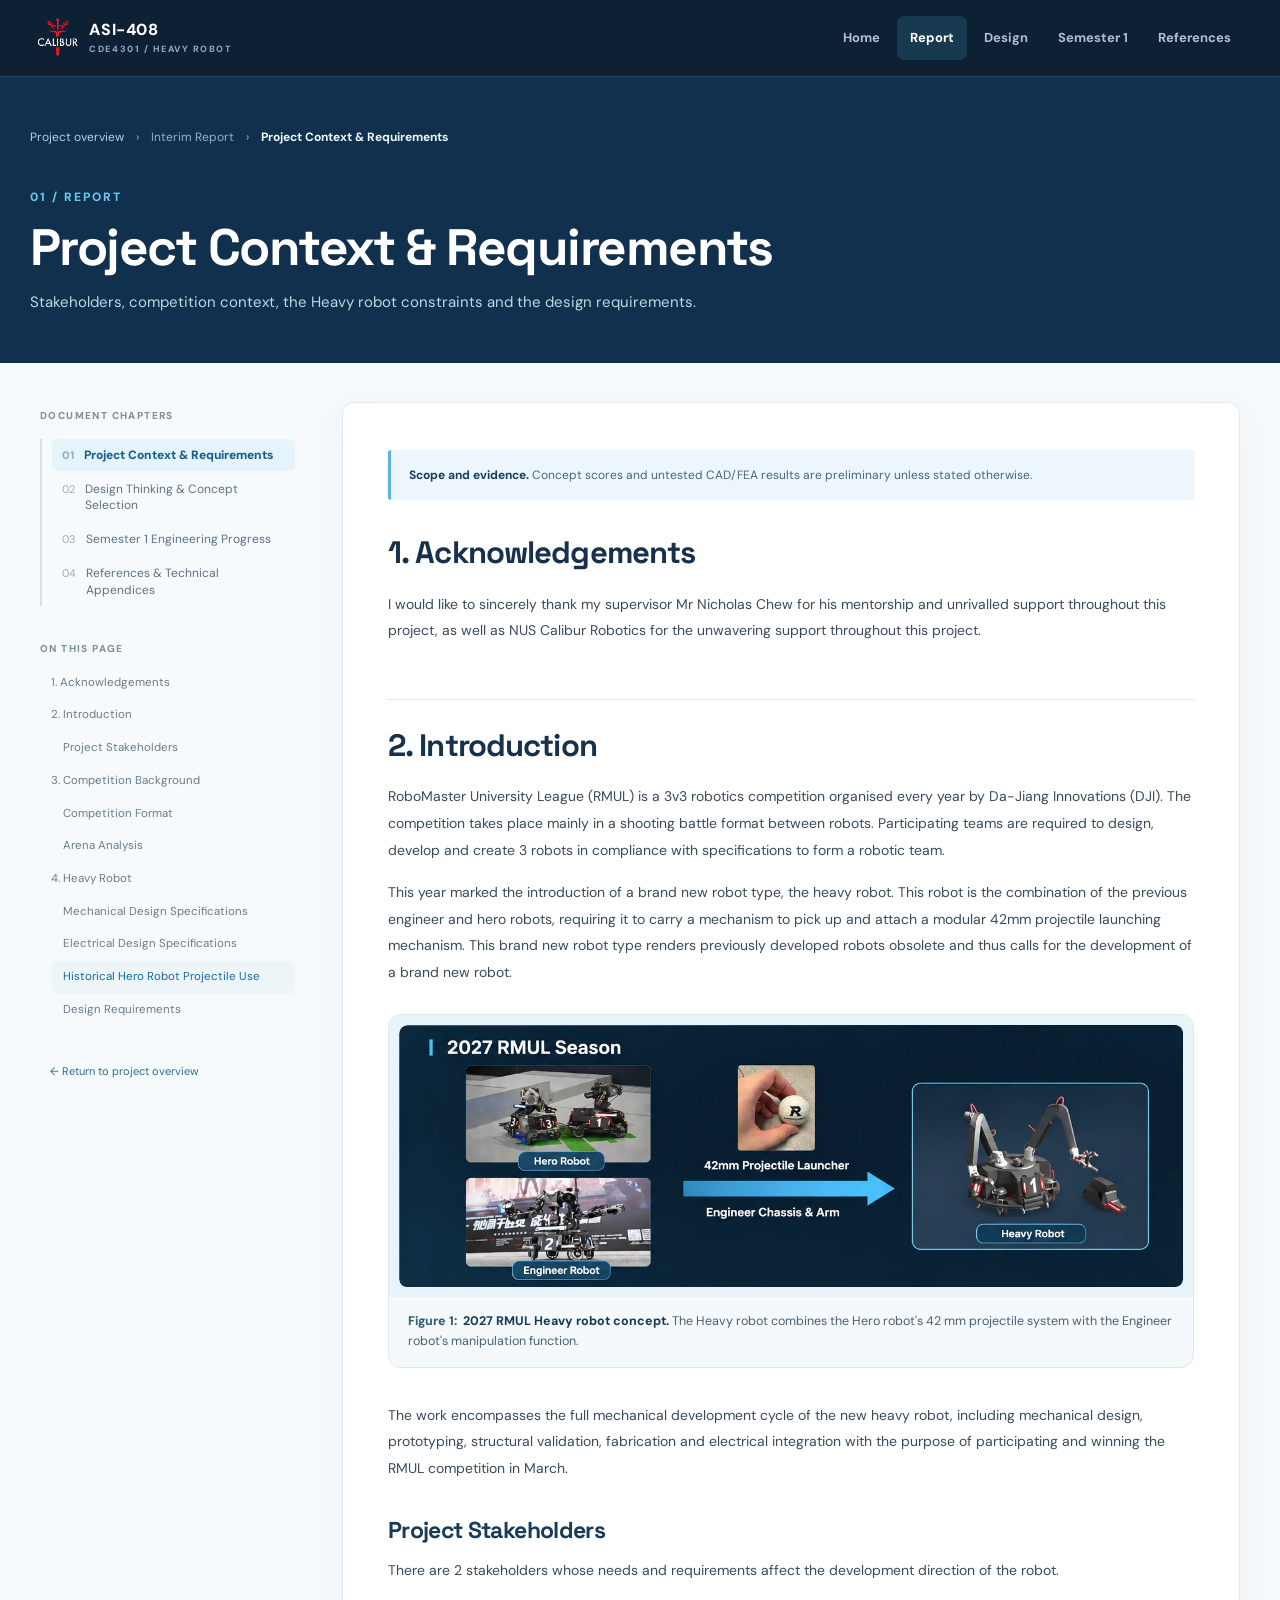
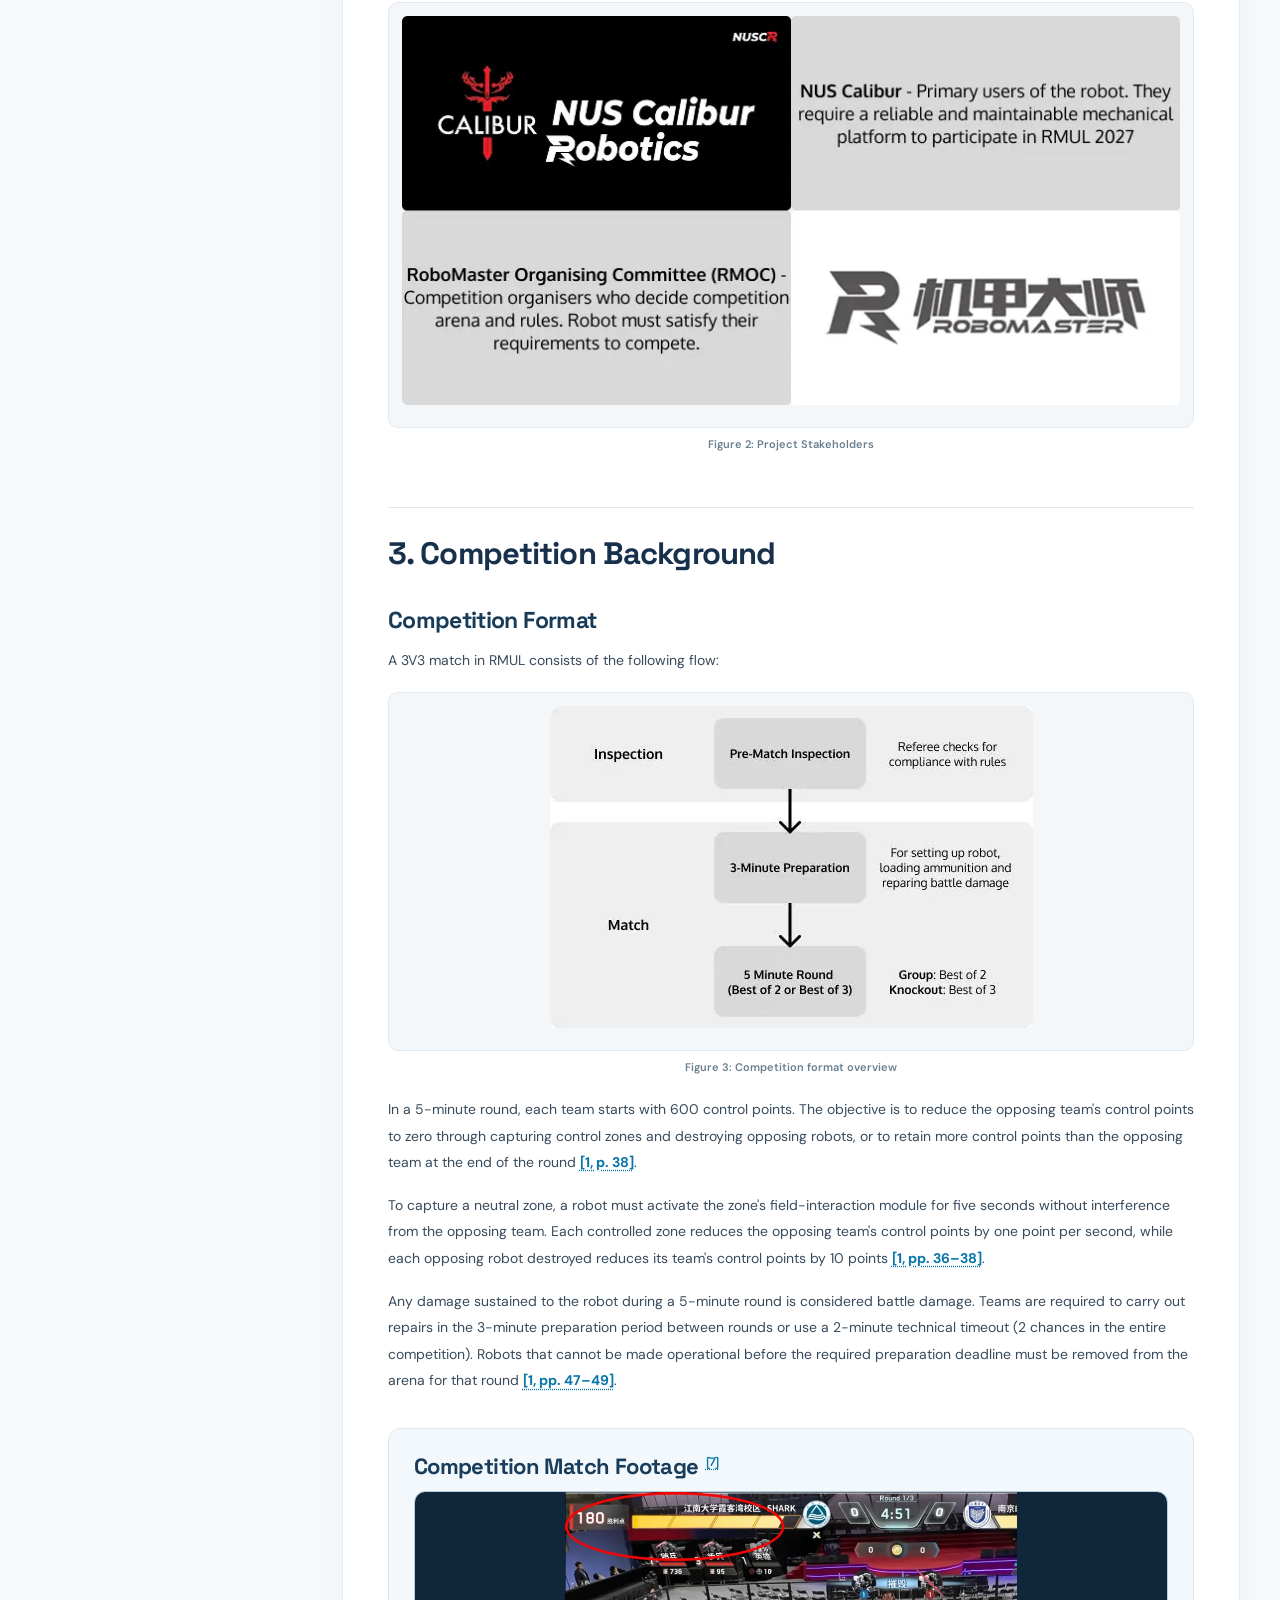
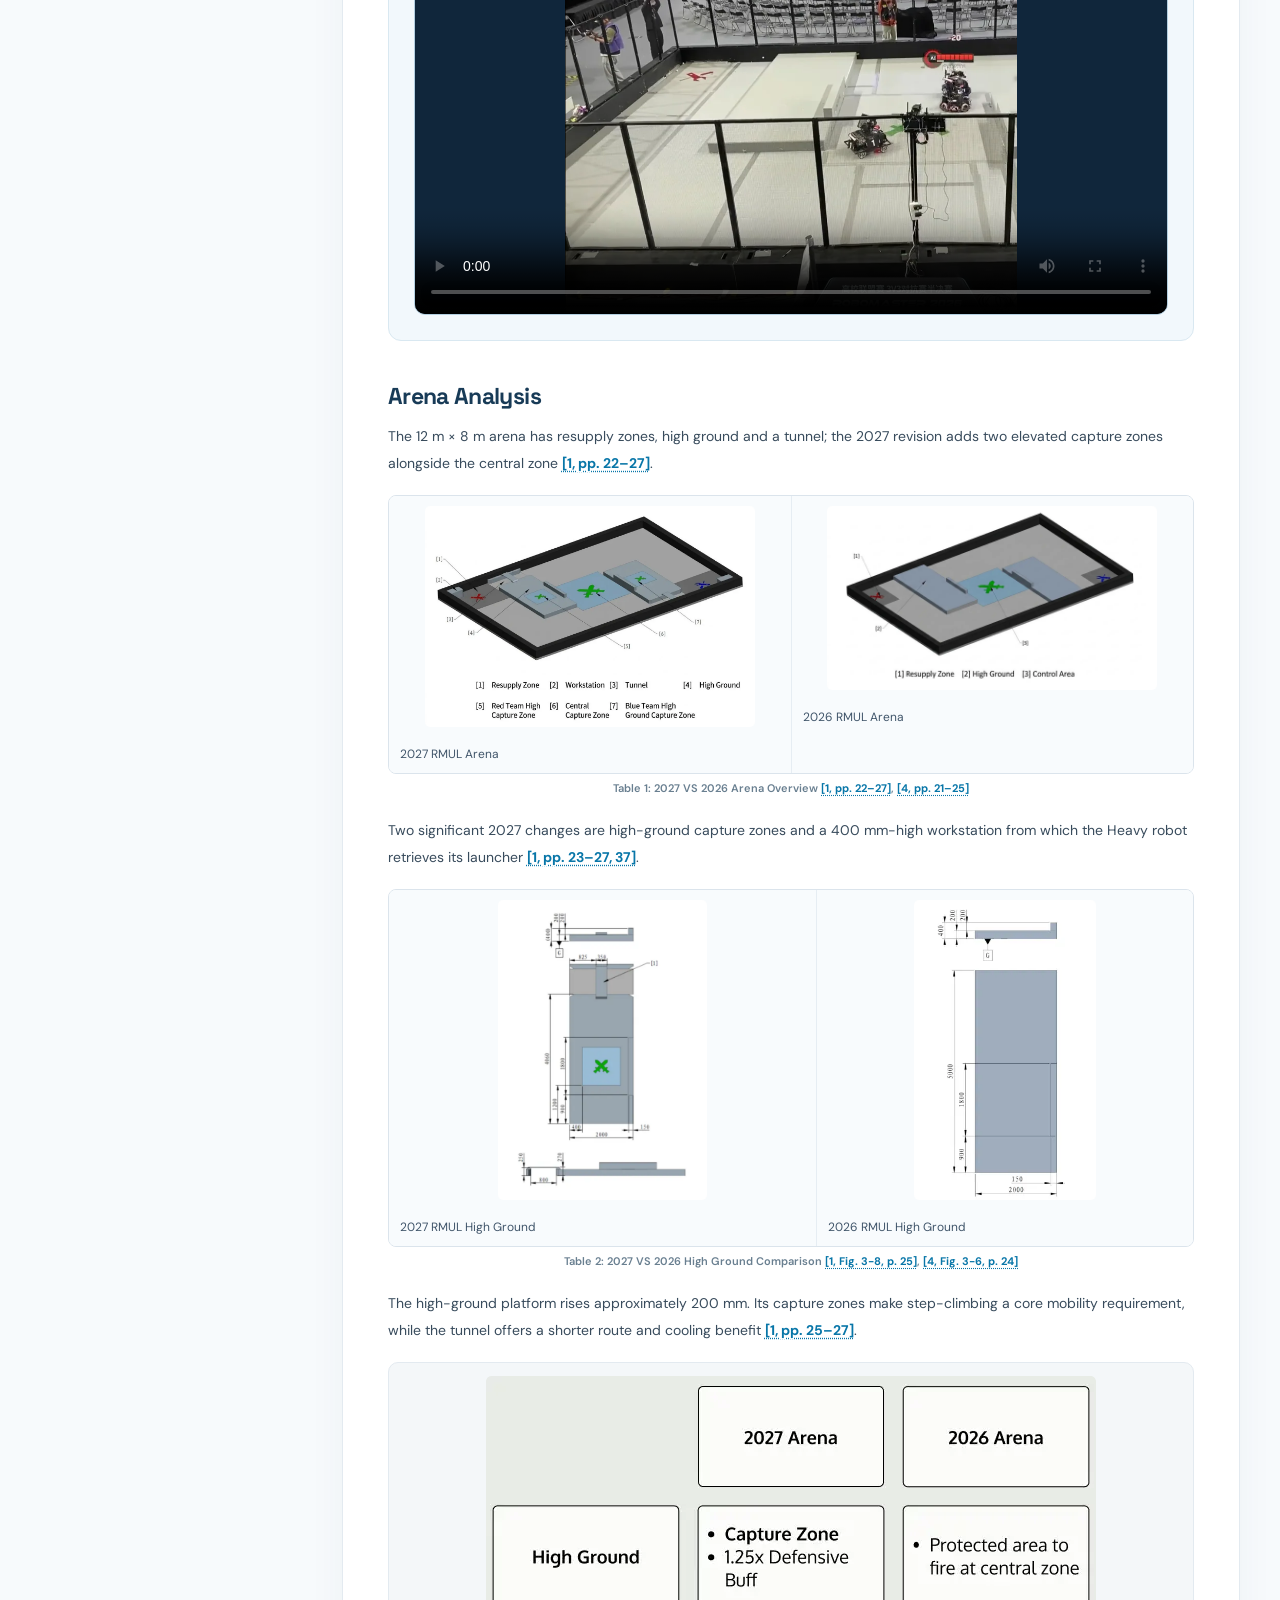
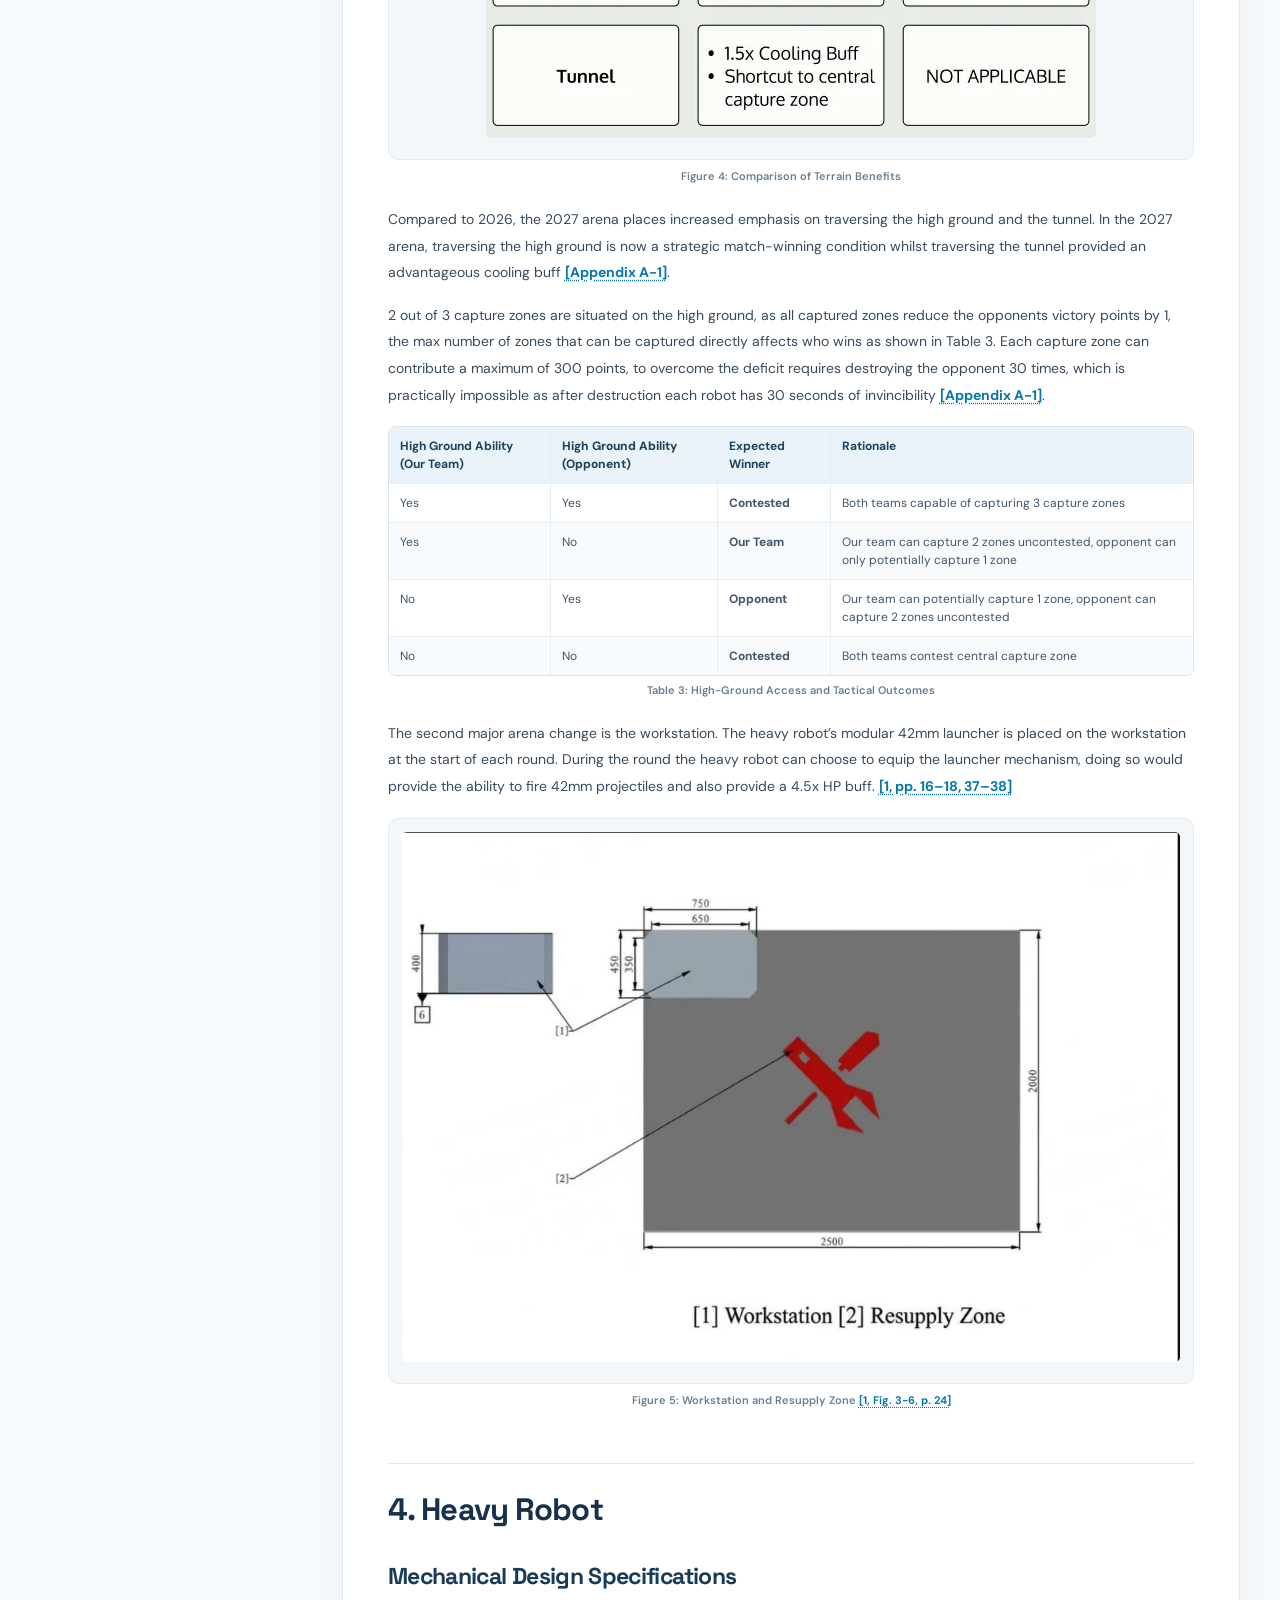
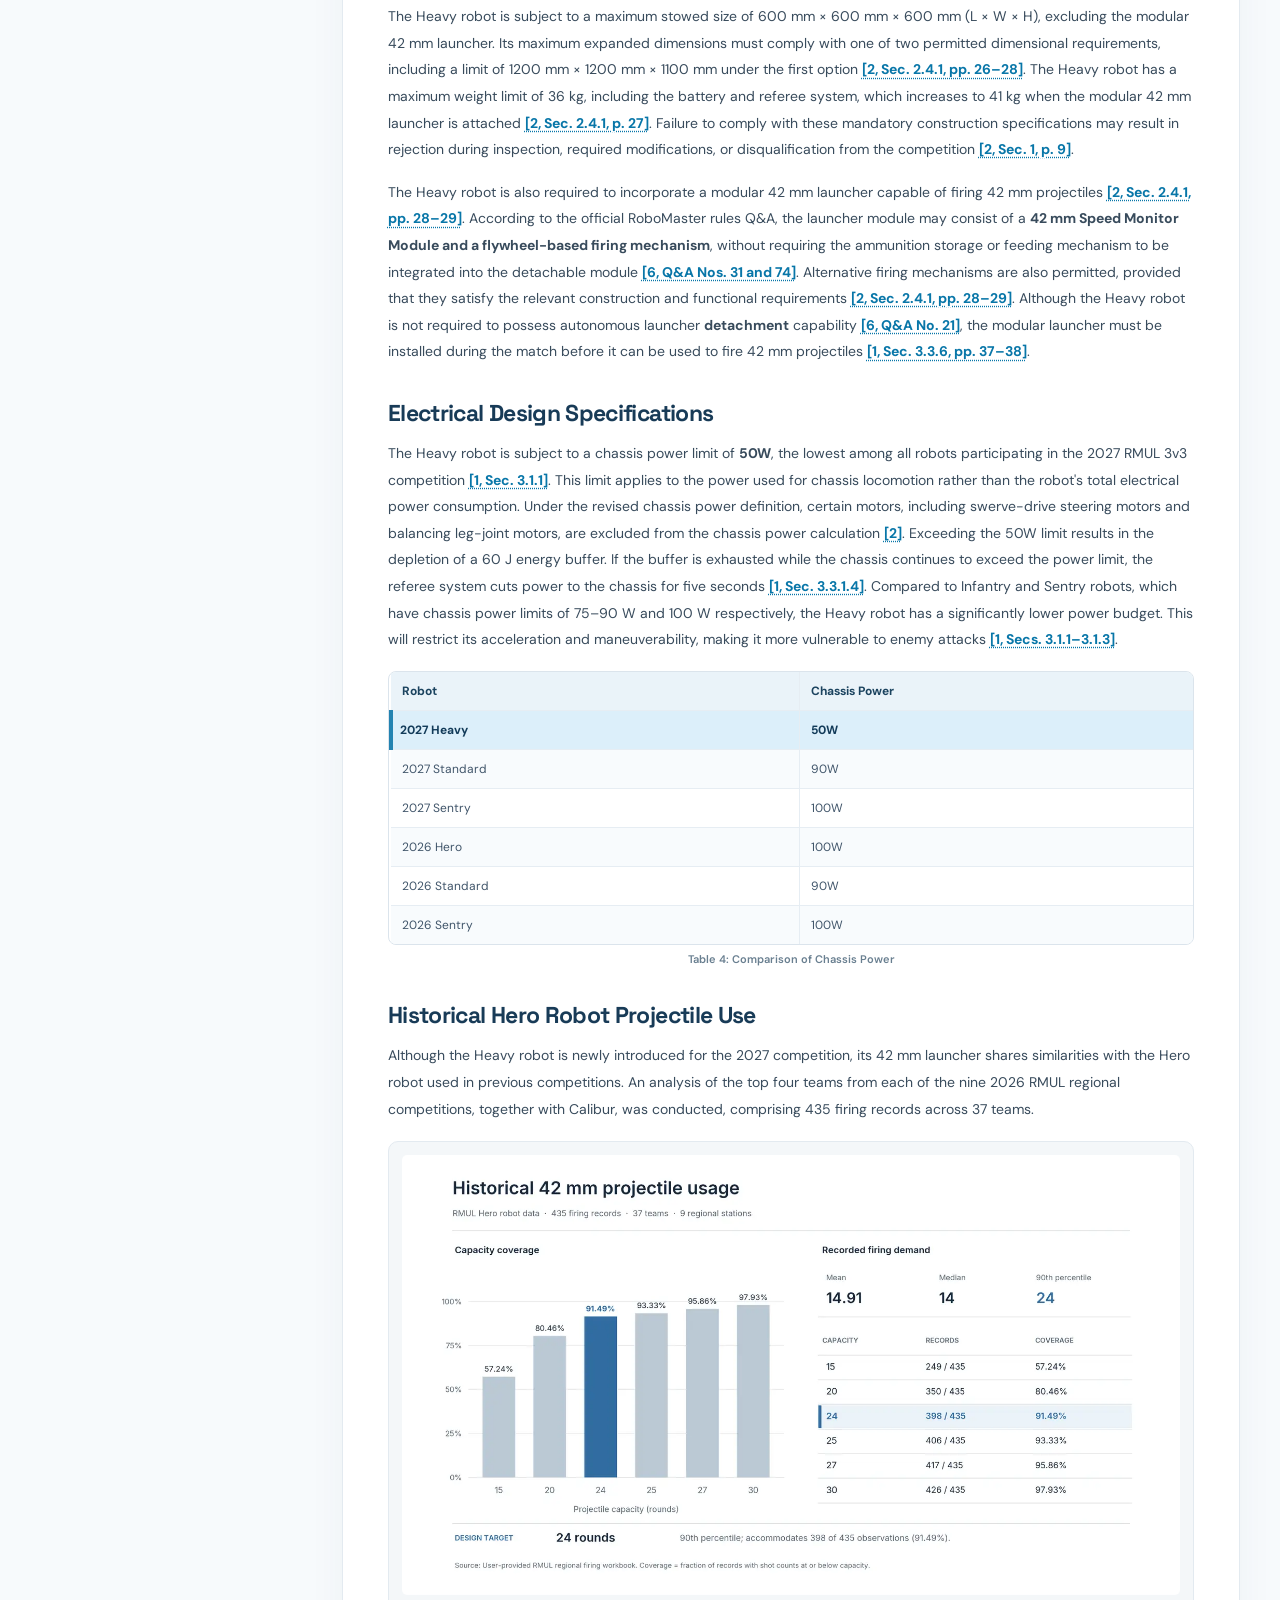
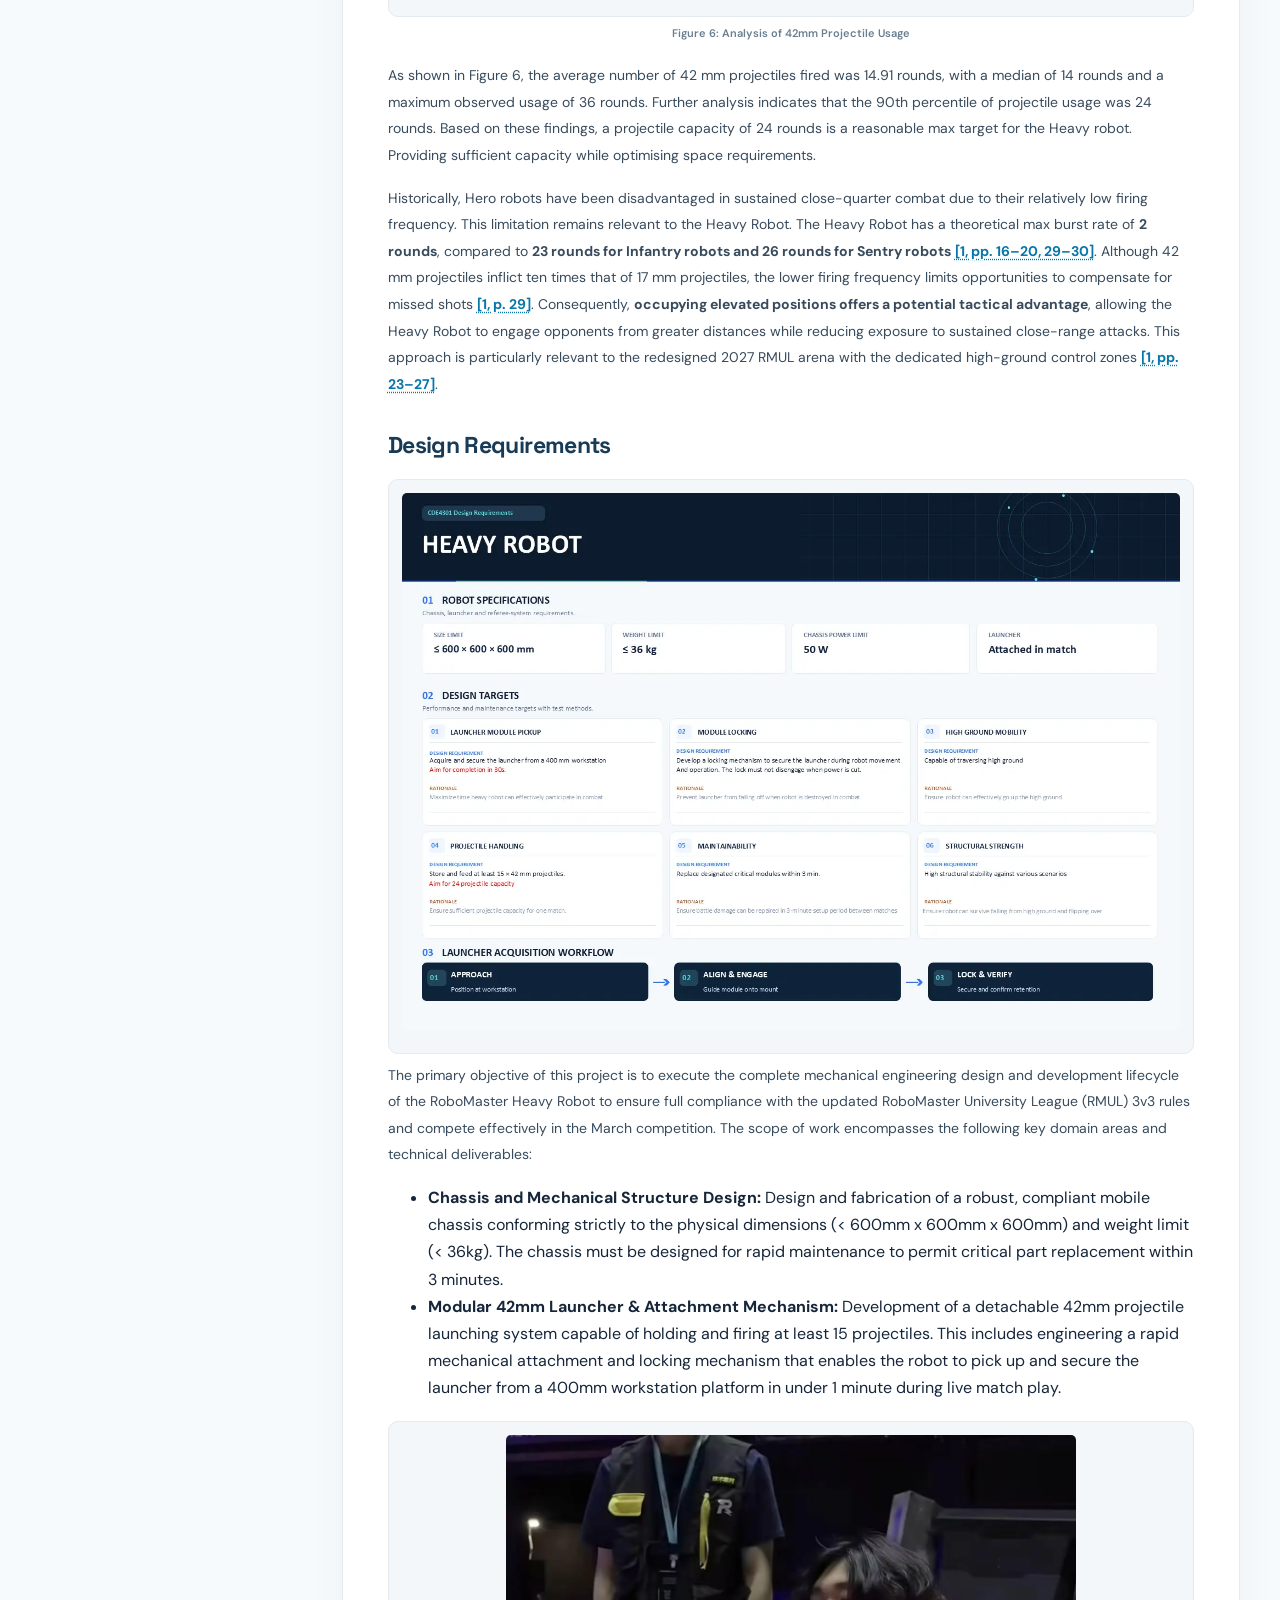
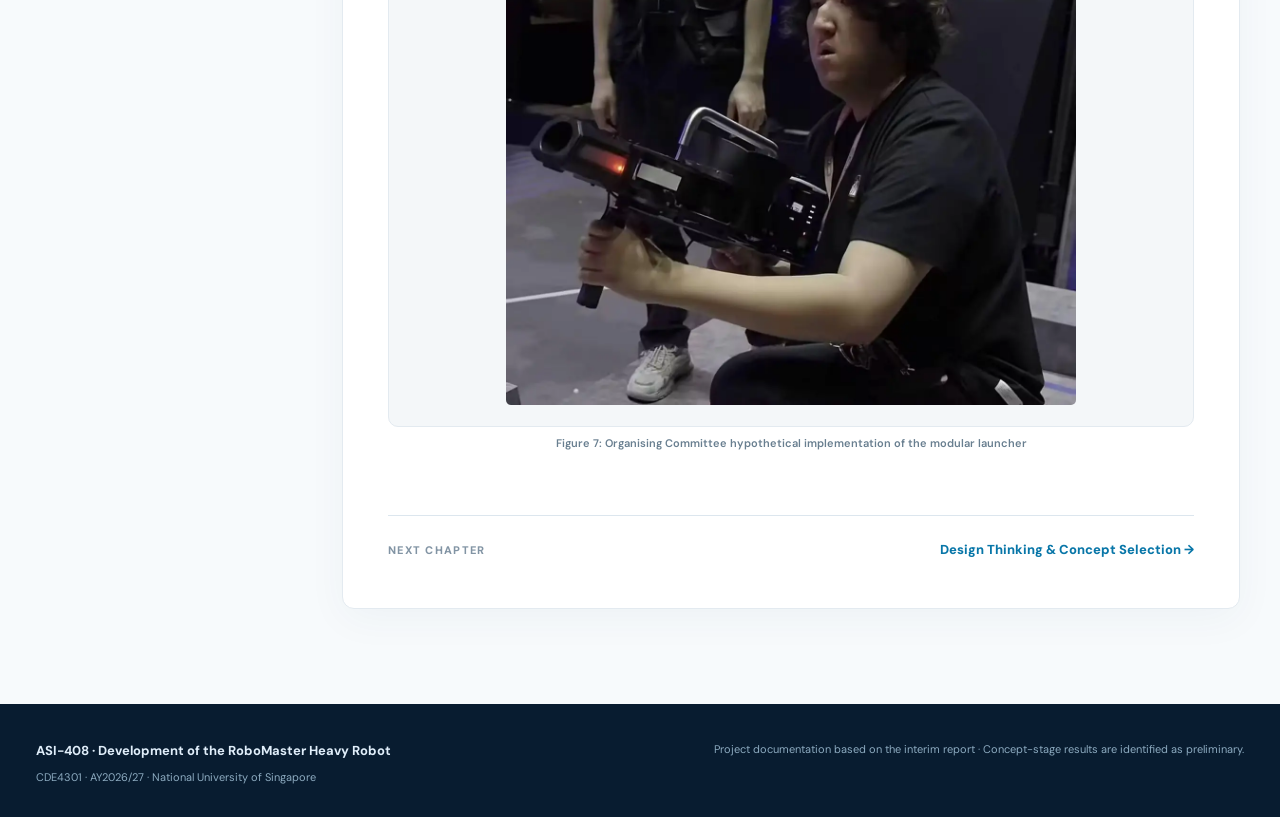
==== interim-report/index.html @ c7302aa2 "Preserve original Design Requirements image placement above revised text" ====
<!DOCTYPE html>

<html lang="en"><head><meta charset="utf-8"/><meta content="width=device-width, initial-scale=1" name="viewport"/>
<meta content="ASI-408 / CDE4301 interim report for the RoboMaster Heavy Robot development project, NUS AY2026/27." name="description"/>
<meta content="#0b1c31" name="theme-color"/>
<title>Project Context &amp; Requirements · ASI-408 Heavy Robot | CDE4301</title>
<link href="../styles.css" rel="stylesheet"/>
<link href="../favicon.svg" rel="icon" type="image/svg+xml"/>
</head><body><header class="site-header"><div class="nav-inner"><a class="brand" href="../index.html"><span class="brand-symbol brand-logo-slot"><img src="../assets/branding/site-logo.png" alt="" onload="this.parentElement.classList.add('has-custom-logo')" onerror="this.remove()"><span class="brand-fallback">A</span></span><span class="brand-title">ASI-408 <small>CDE4301 / HEAVY ROBOT</small></span></a><button aria-controls="primary-navigation" aria-expanded="false" aria-label="Open navigation" class="menu-toggle">☰</button><nav aria-label="Main navigation" class="primary-nav" id="primary-navigation"><a class="" href="../index.html">Home</a><a class="active" href="../interim-report/index.html">Report</a><a class="" href="../interim-report/design.html">Design</a><a class="" href="../interim-report/progress.html">Semester 1</a><a class="" href="../interim-report/appendices.html">References</a></nav></div></header>
<main class="report-shell"><section class="report-banner"><div class="breadcrumbs"><a href="../index.html">Project overview</a><span>›</span><span>Interim Report</span><span>›</span><strong>Project Context &amp; Requirements</strong></div><div class="small-kicker">01 / REPORT</div><h1>Project Context &amp; Requirements</h1><p>Stakeholders, competition context, the Heavy robot constraints and the design requirements.</p></section>
<div class="report-grid"><aside class="report-aside"><div class="sidebar-sticky"><p class="aside-kicker">DOCUMENT CHAPTERS</p><nav aria-label="Report chapter pages" class="chapter-pages"><a class="active" href="index.html"><span>01</span> Project Context &amp; Requirements</a><a class="" href="design.html"><span>02</span> Design Thinking &amp; Concept Selection</a><a class="" href="progress.html"><span>03</span> Semester 1 Engineering Progress</a><a class="" href="appendices.html"><span>04</span> References &amp; Technical Appendices</a></nav><p class="aside-kicker onpage-title">ON THIS PAGE</p><nav aria-label="Page table of contents" class="local-toc"><ol><li class="toc-1"><a href="#1-acknowledgements">1. Acknowledgements</a></li><li class="toc-1"><a href="#2-introduction">2. Introduction</a></li><li class="toc-2"><a href="#project-stakeholders">Project Stakeholders</a></li><li class="toc-1"><a href="#3-competition-background">3. Competition Background</a></li><li class="toc-2"><a href="#competition-format">Competition Format</a></li><li class="toc-2"><a href="#arena-analysis">Arena Analysis</a></li><li class="toc-1"><a href="#4-heavy-robot">4. Heavy Robot</a></li><li class="toc-2"><a href="#mechanical-design-specifications">Mechanical Design Specifications</a></li><li class="toc-2"><a href="#electrical-design-specifications">Electrical Design Specifications</a></li><li class="toc-2"><a href="#historical-hero-robot-projectile-use">Historical Hero Robot Projectile Use</a></li><li class="toc-2"><a href="#design-requirements">Design Requirements</a></li></ol></nav><a class="back-home" href="../index.html">← Return to project overview</a></div></aside>
<article class="report-content"><div class="document-note"><strong>Scope and evidence.</strong> Concept scores and untested CAD/FEA results are preliminary unless stated otherwise.</div>
<section class="chapter" id="1-acknowledgements"><h2>1. Acknowledgements</h2></section><p class="body-copy">I would like to sincerely thank my supervisor Mr Nicholas Chew for his mentorship and unrivalled support throughout this project, as well as NUS Calibur Robotics for the unwavering support throughout this project. </p><section class="chapter" id="2-introduction"><h2>2. Introduction</h2></section><p class="body-copy">RoboMaster University League (RMUL) is a 3v3 robotics competition organised every year by Da-Jiang Innovations (DJI). The competition takes place mainly in a shooting battle format between robots. Participating teams are required to design, develop and create 3 robots in compliance with specifications to form a robotic team.</p><p class="body-copy">This year marked the introduction of a brand new robot type, the heavy robot. This robot is the combination of the previous engineer and hero robots, requiring it to carry a mechanism to pick up and attach a modular 42mm projectile launching mechanism. This brand new robot type renders previously developed robots obsolete and thus calls for the development of a brand new robot.</p><figure class="intro-concept-figure" id="heavy-robot-evolution">
<a aria-label="Enlarge the 2027 RMUL Heavy robot concept diagram" class="intro-concept-link" href="../assets/figures/heavy-robot-evolution.webp" rel="noopener" target="_blank">
<img alt="2027 RMUL Heavy robot concept: Hero robot's 42 mm launcher capability and Engineer robot's chassis and manipulation functions combine into the new Heavy robot category." decoding="async" loading="lazy" src="../assets/figures/heavy-robot-evolution.webp"/>
</a>
<figcaption><span class="figure-label">Figure 1:</span> <strong>2027 RMUL Heavy robot concept.</strong> The Heavy robot combines the Hero robot's 42 mm projectile system with the Engineer robot's manipulation function.</figcaption>
</figure><p class="body-copy">The work encompasses the full mechanical development cycle of the new heavy robot, including mechanical design, prototyping, structural validation, fabrication and electrical integration with the purpose of participating and winning the RMUL competition in March.</p><h3 class="subsection" id="project-stakeholders">Project Stakeholders</h3><p class="body-copy">There are 2 stakeholders whose needs and requirements affect the development direction of the robot.</p><figure class="report-figure"><a aria-label="View original embedded figure" class="figure-link" href="../assets/report-figures/image34.webp" target="_blank"><img alt="Report illustration" loading="lazy" src="../assets/report-figures/image34.webp"/></a></figure><p class="caption">Figure 2: Project Stakeholders</p><section class="chapter" id="3-competition-background"><h2>3. Competition Background</h2></section><h3 class="subsection" id="competition-format">Competition Format</h3><p class="body-copy">A 3V3 match in RMUL consists of the following flow:</p><figure class="report-figure"><a aria-label="View original embedded figure" class="figure-link" href="../assets/report-figures/image32.webp" target="_blank"><img alt="Report illustration" loading="lazy" src="../assets/report-figures/image32.webp"/></a></figure><p class="caption">Figure 3: Competition format overview</p><p class="body-copy">In a 5-minute round, each team starts with 600 control points. The objective is to reduce the opposing team's control points to zero through capturing control zones and destroying opposing robots, or to retain more control points than the opposing team at the end of the round <a aria-label="Reference 1" class="cite-link" href="appendices.html#ref-1">[1, p. 38]</a>.</p><p class="body-copy">To capture a neutral zone, a robot must activate the zone's field-interaction module for five seconds without interference from the opposing team. Each controlled zone reduces the opposing team's control points by one point per second, while each opposing robot destroyed reduces its team's control points by 10 points <a aria-label="Reference 1" class="cite-link" href="appendices.html#ref-1">[1, pp. 36–38]</a>.</p><p class="body-copy">Any damage sustained to the robot during a 5-minute round is considered battle damage. Teams are required to carry out repairs in the 3-minute preparation period between rounds or use a 2-minute technical timeout (2 chances in the entire competition). Robots that cannot be made operational before the required preparation deadline must be removed from the arena for that round <a aria-label="Reference 1" class="cite-link" href="appendices.html#ref-1">[1, pp. 47–49]</a>.</p><section class="video-evidence video-evidence-solo short-clip-section" id="competition-video">
<h4>Competition Match Footage<a class="cite-link short-clip-citation" aria-label="Source reference 7" href="appendices.html#ref-7">[7]</a></h4>
<div class="short-clip-slot" aria-label="RoboMaster competition match footage">
<video controls playsinline preload="metadata" poster="../assets/video-posters/BV1m5AgzeERu.webp" aria-label="20-second RoboMaster match footage" onerror="this.hidden=true;this.nextElementSibling.hidden=false">
<source src="../assets/videos/rmul-capture-point-20s.mp4" type="video/mp4"/>
</video>
<a class="short-clip-fallback" href="https://www.bilibili.com/video/BV1m5AgzeERu/" target="_blank" rel="noopener noreferrer" aria-label="Watch original RoboMaster match footage" hidden><span class="short-clip-icon" aria-hidden="true">▶</span></a>
</div>
</section><h3 class="subsection" id="arena-analysis">Arena Analysis</h3><p class="body-copy">The 12 m × 8 m arena has resupply zones, high ground and a tunnel; the 2027 revision adds two elevated capture zones alongside the central zone <a aria-label="Reference 1" class="cite-link" href="appendices.html#ref-1">[1, pp. 22–27]</a>.</p><div aria-label="Report comparison table" class="table-scroller" role="region" tabindex="0"><table class="doc-table"><tr><td scope="col"><a aria-label="Open full resolution figure" class="figure-link" href="../assets/report-figures/image40.webp" target="_blank"><img alt="Embedded report figure" decoding="async" loading="lazy" src="../assets/report-figures/image40.webp"/></a><br/>2027 RMUL Arena</td><td scope="col"><a aria-label="Open full resolution figure" class="figure-link" href="../assets/report-figures/image28.webp" target="_blank"><img alt="Embedded report figure" decoding="async" loading="lazy" src="../assets/report-figures/image28.webp"/></a><br/>2026 RMUL Arena</td></tr></table></div><p class="caption">Table 1: 2027 VS 2026 Arena Overview <a aria-label="Reference 1" class="cite-link" href="appendices.html#ref-1">[1, pp. 22–27]</a>, <a aria-label="Reference 4" class="cite-link" href="appendices.html#ref-4">[4, pp. 21–25]</a></p><p class="body-copy">Two significant 2027 changes are high-ground capture zones and a 400 mm-high workstation from which the Heavy robot retrieves its launcher <a aria-label="Reference 1" class="cite-link" href="appendices.html#ref-1">[1, pp. 23–27, 37]</a>.</p><div aria-label="Report comparison table" class="table-scroller" role="region" tabindex="0"><table class="doc-table"><tr><td scope="col"><a aria-label="Open full resolution 2027 RMUL High Ground diagram" class="figure-link" href="../assets/report-figures/2027-rmul-high-ground.png" target="_blank" rel="noopener noreferrer"><img alt="2027 RMUL high-ground arena diagram showing 2000 mm width, 4060 mm length, elevation dimensions, and the central control zone" decoding="async" loading="lazy" src="../assets/report-figures/2027-rmul-high-ground.png"/></a><br/>2027 RMUL High Ground</td><td scope="col"><a aria-label="Open full resolution figure" class="figure-link" href="../assets/report-figures/image27.webp" target="_blank"><img alt="Embedded report figure" decoding="async" loading="lazy" src="../assets/report-figures/image27.webp"/></a><br/>2026 RMUL High Ground</td></tr></table></div><p class="caption">Table 2: 2027 VS 2026 High Ground Comparison <a aria-label="Reference 1" class="cite-link" href="appendices.html#ref-1">[1, Fig. 3-8, p. 25]</a>, <a aria-label="Reference 4" class="cite-link" href="appendices.html#ref-4">[4, Fig. 3-6, p. 24]</a></p><p class="body-copy">The high-ground platform rises approximately 200 mm. Its capture zones make step-climbing a core mobility requirement, while the tunnel offers a shorter route and cooling benefit <a aria-label="Reference 1" class="cite-link" href="appendices.html#ref-1">[1, pp. 25–27]</a>.</p><figure class="report-figure"><a aria-label="View original embedded figure" class="figure-link" href="../assets/report-figures/image12.webp" target="_blank"><img alt="Report illustration" loading="lazy" src="../assets/report-figures/image12.webp"/></a></figure><p class="caption">Figure 4: Comparison of Terrain Benefits</p><p class="body-copy">Compared to 2026, the 2027 arena places increased emphasis on traversing the high ground and the tunnel. In the 2027 arena, traversing the high ground is now a strategic match-winning condition whilst traversing the tunnel provided an advantageous cooling buff <a class="cite-link" href="appendices.html#a-1-game-mechanics">[Appendix A-1]</a>.</p><p class="body-copy">2 out of 3 capture zones are situated on the high ground, as all captured zones reduce the opponents victory points by 1, the max number of zones that can be captured directly affects who wins as shown in Table 3. Each capture zone can contribute a maximum of 300 points, to overcome the deficit requires destroying the opponent 30 times, which is practically impossible as after destruction each robot has 30 seconds of invincibility <a class="cite-link" href="appendices.html#a-1-game-mechanics">[Appendix A-1]</a>.</p><div aria-label="Report comparison table" class="table-scroller" role="region" tabindex="0"><table class="doc-table"><tr><th scope="col"><strong>High Ground Ability (Our Team)</strong></th><th scope="col">High Ground Ability (Opponent)</th><th scope="col"><strong>Expected Winner</strong></th><th scope="col"><strong>Rationale</strong></th></tr><tr><td scope="col">Yes</td><td scope="col">Yes</td><td scope="col"><strong>Contested</strong></td><td scope="col">Both teams capable of capturing 3 capture zones</td></tr><tr><td scope="col">Yes</td><td scope="col">No</td><td scope="col"><strong>Our Team</strong></td><td scope="col">Our team can capture 2 zones uncontested, opponent can only potentially capture 1 zone</td></tr><tr><td scope="col">No</td><td scope="col">Yes</td><td scope="col"><strong>Opponent</strong></td><td scope="col">Our team can potentially capture 1 zone, opponent can capture 2 zones uncontested</td></tr><tr><td scope="col">No</td><td scope="col">No</td><td scope="col"><strong>Contested</strong></td><td scope="col">Both teams contest central capture zone</td></tr></table></div><p class="caption">Table 3: High-Ground Access and Tactical Outcomes</p><p class="body-copy">The second major arena change is the workstation. The heavy robot’s modular 42mm launcher is placed on the workstation at the start of each round. During the round the heavy robot can choose to equip the launcher mechanism, doing so would provide the ability to fire 42mm projectiles and also provide a 4.5x HP buff. <a aria-label="Reference 1" class="cite-link" href="appendices.html#ref-1">[1, pp. 16–18, 37–38]</a></p><figure class="report-figure"><a aria-label="View workstation and resupply zone schematic at full resolution" class="figure-link" href="../assets/report-figures/figure5-workstation-resupply.png" target="_blank" rel="noopener noreferrer"><img alt="Workstation and resupply zone diagram showing dimensions and labels [1] Workstation and [2] Resupply Zone" loading="lazy" decoding="async" src="../assets/report-figures/figure5-workstation-resupply.png"/></a></figure><p class="caption">Figure 5: Workstation and Resupply Zone <a aria-label="Reference 1" class="cite-link" href="appendices.html#ref-1">[1, Fig. 3-6, p. 24]</a></p><section class="chapter" id="4-heavy-robot"><h2>4. Heavy Robot</h2></section><h3 class="subsection" id="mechanical-design-specifications">Mechanical Design Specifications</h3><p class="body-copy">The Heavy robot is subject to a maximum stowed size of 600 mm × 600 mm × 600 mm (L × W × H), excluding the modular 42 mm launcher. Its maximum expanded dimensions must comply with one of two permitted dimensional requirements, including a limit of 1200 mm × 1200 mm × 1100 mm under the first option <a aria-label="Reference 2" class="cite-link" href="appendices.html#ref-2">[2, Sec. 2.4.1, pp. 26–28]</a>. The Heavy robot has a maximum weight limit of 36 kg, including the battery and referee system, which increases to 41 kg when the modular 42 mm launcher is attached <a aria-label="Reference 2" class="cite-link" href="appendices.html#ref-2">[2, Sec. 2.4.1, p. 27]</a>. Failure to comply with these mandatory construction specifications may result in rejection during inspection, required modifications, or disqualification from the competition <a aria-label="Reference 2" class="cite-link" href="appendices.html#ref-2">[2, Sec. 1, p. 9]</a>.</p><p class="body-copy">The Heavy robot is also required to incorporate a modular 42 mm launcher capable of firing 42 mm projectiles <a aria-label="Reference 2" class="cite-link" href="appendices.html#ref-2">[2, Sec. 2.4.1, pp. 28–29]</a>. According to the official RoboMaster rules Q&amp;A, the launcher module may consist of a <strong>42 mm Speed Monitor Module and a flywheel-based firing mechanism</strong>, without requiring the ammunition storage or feeding mechanism to be integrated into the detachable module <a aria-label="Reference 6" class="cite-link" href="appendices.html#ref-6">[6, Q&amp;A Nos. 31 and 74]</a>. Alternative firing mechanisms are also permitted, provided that they satisfy the relevant construction and functional requirements <a aria-label="Reference 2" class="cite-link" href="appendices.html#ref-2">[2, Sec. 2.4.1, pp. 28–29]</a>. Although the Heavy robot is not required to possess autonomous launcher <strong>detachment</strong> capability <a aria-label="Reference 6" class="cite-link" href="appendices.html#ref-6">[6, Q&amp;A No. 21]</a>, the modular launcher must be installed during the match before it can be used to fire 42 mm projectiles <a aria-label="Reference 1" class="cite-link" href="appendices.html#ref-1">[1, Sec. 3.3.6, pp. 37–38]</a>.</p><h3 class="subsection" id="electrical-design-specifications">Electrical Design Specifications</h3><p class="body-copy">The Heavy robot is subject to a chassis power limit of <strong>50W</strong>, the lowest among all robots participating in the 2027 RMUL 3v3 competition <a aria-label="Reference 1" class="cite-link" href="appendices.html#ref-1">[1, Sec. 3.1.1]</a>. This limit applies to the power used for chassis locomotion rather than the robot's total electrical power consumption. Under the revised chassis power definition, certain motors, including swerve-drive steering motors and balancing leg-joint motors, are excluded from the chassis power calculation <a aria-label="Reference 2" class="cite-link" href="appendices.html#ref-2">[2]</a>. Exceeding the 50W limit results in the depletion of a 60 J energy buffer. If the buffer is exhausted while the chassis continues to exceed the power limit, the referee system cuts power to the chassis for five seconds <a aria-label="Reference 1" class="cite-link" href="appendices.html#ref-1">[1, Sec. 3.3.1.4]</a>. Compared to Infantry and Sentry robots, which have chassis power limits of 75–90 W and 100 W respectively, the Heavy robot has a significantly lower power budget. This will restrict its acceleration and maneuverability, making it more vulnerable to enemy attacks <a aria-label="Reference 1" class="cite-link" href="appendices.html#ref-1">[1, Secs. 3.1.1–3.1.3]</a>.</p><div aria-label="Report comparison table" class="table-scroller" role="region" tabindex="0"><table class="doc-table"><tr><th scope="col"><strong>Robot</strong></th><th scope="col"><strong>Chassis Power</strong></th></tr><tr class="heavy-robot-power-highlight"><td scope="col"><strong>2027 Heavy</strong></td><td scope="col"><strong>50W</strong></td></tr><tr><td scope="col">2027 Standard</td><td scope="col">90W</td></tr><tr><td scope="col">2027 Sentry</td><td scope="col">100W</td></tr><tr><td scope="col">2026 Hero</td><td scope="col">100W</td></tr><tr><td scope="col">2026 Standard</td><td scope="col">90W</td></tr><tr><td scope="col">2026 Sentry</td><td scope="col">100W</td></tr></table></div><p class="caption">Table 4: Comparison of Chassis Power</p><h3 class="subsection" id="historical-hero-robot-projectile-use">Historical Hero Robot Projectile Use</h3><p class="body-copy">Although the Heavy robot is newly introduced for the 2027 competition, its 42 mm launcher shares similarities with the Hero robot used in previous competitions. An analysis of the top four teams from each of the nine 2026 RMUL regional competitions, together with Calibur, was conducted, comprising 435 firing records across 37 teams.</p><figure class="report-figure"><a aria-label="View original embedded figure" class="figure-link" href="../assets/report-figures/image31.webp" target="_blank"><img alt="Report illustration" loading="lazy" src="../assets/report-figures/image31.webp"/></a></figure><p class="caption">Figure 6: Analysis of 42mm Projectile Usage</p><p class="body-copy">As shown in Figure 6, the average number of 42 mm projectiles fired was 14.91 rounds, with a median of 14 rounds and a maximum observed usage of 36 rounds. Further analysis indicates that the 90th percentile of projectile usage was 24 rounds. Based on these findings, a projectile capacity of 24 rounds is a reasonable max target for the Heavy robot. Providing sufficient capacity while optimising space requirements.</p><p class="body-copy">Historically, Hero robots have been disadvantaged in sustained close-quarter combat due to their relatively low firing frequency. This limitation remains relevant to the Heavy Robot. The Heavy Robot has a theoretical max burst rate of <strong>2 rounds</strong>, compared to <strong>23 rounds for Infantry robots and 26 rounds for Sentry robots</strong> <a aria-label="Reference 1" class="cite-link" href="appendices.html#ref-1">[1, pp. 16–20, 29–30]</a>. Although 42 mm projectiles inflict ten times that of 17 mm projectiles, the lower firing frequency limits opportunities to compensate for missed shots <a aria-label="Reference 1" class="cite-link" href="appendices.html#ref-1">[1, p. 29]</a>. Consequently, <strong>occupying elevated positions offers a potential tactical advantage</strong>, allowing the Heavy Robot to engage opponents from greater distances while reducing exposure to sustained close-range attacks. This approach is particularly relevant to the redesigned 2027 RMUL arena with the dedicated high-ground control zones <a aria-label="Reference 1" class="cite-link" href="appendices.html#ref-1">[1, pp. 23–27]</a>.</p><h3 class="subsection" id="design-requirements">Design Requirements</h3><figure class="report-figure"><a aria-label="View original embedded figure" class="figure-link" href="../assets/report-figures/image38.webp" target="_blank"><img alt="Report illustration" loading="lazy" src="../assets/report-figures/image38.webp"/></a></figure><p class="body-copy">The primary objective of this project is to execute the complete mechanical engineering design and development lifecycle of the RoboMaster Heavy Robot to ensure full compliance with the updated RoboMaster University League (RMUL) 3v3 rules and compete effectively in the March competition. The scope of work encompasses the following key domain areas and technical deliverables:</p><ul class="design-requirements-list"><li><strong>Chassis and Mechanical Structure Design:</strong> Design and fabrication of a robust, compliant mobile chassis conforming strictly to the physical dimensions (&lt; 600mm x 600mm x 600mm) and weight limit (&lt; 36kg). The chassis must be designed for rapid maintenance to permit critical part replacement within 3 minutes.</li><li><strong>Modular 42mm Launcher &amp; Attachment Mechanism:</strong> Development of a detachable 42mm projectile launching system capable of holding and firing at least 15 projectiles. This includes engineering a rapid mechanical attachment and locking mechanism that enables the robot to pick up and secure the launcher from a 400mm workstation platform in under 1 minute during live match play.</li></ul><figure class="report-figure"><a aria-label="View original embedded figure" class="figure-link" href="../assets/report-figures/image9.webp" target="_blank"><img alt="Report illustration" loading="lazy" src="../assets/report-figures/image9.webp"/></a></figure><p class="caption">Figure 7: Organising Committee hypothetical implementation of the modular launcher</p>
<nav aria-label="Next report chapter" class="report-next"><span>NEXT CHAPTER</span><a href="design.html">Design Thinking &amp; Concept Selection →</a></nav>
</article></div></main><footer class="site-footer"><div class="footer-inner"><div><strong>ASI-408 · Development of the RoboMaster Heavy Robot</strong><p>CDE4301 · AY2026/27 · National University of Singapore</p></div><div><p>Project documentation based on the interim report · Concept-stage results are identified as preliminary.</p></div></div></footer><button aria-label="Back to top" class="scroll-top" title="Back to top">↑</button>
<script defer="" src="../site.js"></script></body></html>
---- styles.css ----
@import url('https://fonts.googleapis.com/css2?family=DM+Sans:wght@400;500;600;700;800&family=Space+Grotesk:wght@400;500;600;700&display=swap');
:root{--navy:#0b1c31;--navy2:#142f4a;--ink:#16263a;--accent:#3bbbea;--accentsoft:#e6f6ff;--soft:#f3f7fa;--paper:#ffffff;--muted:#617184;--line:#dce6ee;--shadow:0 10px 34px rgba(15,38,63,.065)}
*{box-sizing:border-box}html{scroll-behavior:smooth;scroll-padding-top:88px}body{margin:0;background:#f7fafd;color:var(--ink);font:16px/1.7 'DM Sans',Inter,system-ui,Arial,sans-serif;-webkit-font-smoothing:antialiased}h1,h2,h3,h4,p,figure{margin-top:0}h1,h2,h3,h4{font-family:'Space Grotesk',Inter,system-ui,sans-serif;line-height:1.18;letter-spacing:-.028em}a{color:#0876a8;text-decoration:none}a:hover{color:#025b87}img{max-width:100%;height:auto}button{font:inherit}::selection{background:#b6eaff;color:#0b1c31}a:focus-visible,button:focus-visible{outline:3px solid #3abbe9;outline-offset:4px;border-radius:3px}
.site-header{height:76px;position:sticky;top:0;z-index:50;background:rgba(10,28,48,.98);box-shadow:0 1px 0 rgba(255,255,255,.1)}.nav-inner{height:100%;max-width:1310px;padding:0 36px;margin:auto;display:flex;align-items:center;justify-content:space-between;gap:22px}.brand{display:flex;align-items:center;gap:13px;color:white;flex-shrink:0}.brand:hover{color:white}.brand-symbol{display:grid;place-items:center;border:2px solid #4cc4e7;color:#89e4ff;font-weight:800;font-family:'Space Grotesk';font-size:22px;width:39px;height:39px;border-radius:11px}.brand-title{font-weight:800;letter-spacing:.035em;line-height:1.1}.brand-title small{display:block;letter-spacing:.17em;color:#8daac2;font-size:9px;margin-top:7px}.primary-nav{display:flex;gap:4px;align-items:center}.primary-nav a{color:#afc0d2;padding:11px 13px;font-size:13px;font-weight:700;border-radius:8px}.primary-nav a:hover,.primary-nav a.active{color:#fff;background:rgba(74,192,234,.16)}.menu-toggle{display:none;border:1px solid #52677c;background:transparent;color:#fff;border-radius:6px;padding:5px 12px;font-size:20px}
.home-hero{background:radial-gradient(circle at 75% 40%,#153f5d 0%,#0c2740 36%,#081c30 85%);color:white;position:relative;overflow:hidden}.home-hero:after{content:'';position:absolute;right:-150px;bottom:-250px;width:700px;height:700px;border:1px solid rgba(69,181,235,.15);border-radius:50%;pointer-events:none}.hero-inner{max-width:1320px;min-height:594px;margin:auto;padding:92px 36px 84px;display:grid;grid-template-columns:1.05fr 1fr;gap:44px;align-items:center}.eyebrow,.small-kicker{color:#2485b4;font-size:12px;letter-spacing:.17em;font-weight:800;text-transform:uppercase}.eyebrow{color:#68c7ec;display:flex;gap:11px;align-items:center}.eyebrow-line{height:2px;width:28px;background:#62c6ec}.hero-copy{position:relative;z-index:1}.hero-copy h1{font-size:clamp(39px,4.6vw,67px);line-height:1.07;max-width:710px;margin:23px 0}.hero-copy h1 span{color:#62cef8}.hero-description{color:#cfdeec;font-size:17px;max-width:570px;line-height:1.85}.hero-caption{font-size:12px;color:#96b3c8;margin-top:20px}.hero-actions{display:flex;flex-wrap:wrap;gap:12px;margin-top:32px}.button{display:inline-flex;justify-content:space-between;gap:19px;align-items:center;font-size:13px;font-weight:800;border-radius:8px;padding:13px 18px;transition:transform .18s ease,background .18s ease;min-height:46px}.button:hover{transform:translateY(-2px)}.button-primary{background:#49c4ed;color:#05243d}.button-primary:hover{color:#05243d;background:#80d9f5}.button-outline{border:1px solid #5b7791;color:#deedf8}.button-outline:hover{color:#fff;background:#214764}.button-dark{background:#15334e;color:#fff}.button-dark:hover{color:#fff;background:#23618a}.hero-visual{position:relative;z-index:1;margin:0;border:1px solid #315372;border-radius:20px;padding:13px;background:linear-gradient(150deg,#24445d,#13283c);box-shadow:0 26px 70px #061727}.hero-visual img{display:block;aspect-ratio:16/9;object-fit:contain;border-radius:11px;background:#fff}.hero-visual figcaption{font-size:11px;color:#a2b9cc;text-align:center;padding:11px 4px 0;letter-spacing:.06em}
.home-section{max-width:1270px;margin:auto;padding:73px 36px 78px}.section-intro{max-width:785px;margin-bottom:34px}.section-intro h2,.closing-section h2{font-size:clamp(28px,3.2vw,43px);margin:12px 0 13px}.section-intro>p{color:var(--muted);max-width:710px;font-size:15px}.spec-grid{display:grid;grid-template-columns:repeat(4,minmax(0,1fr));gap:15px}.spec-card{padding:27px;border-radius:13px;background:#163553;color:white;min-height:228px;border:1px solid #2b4b65}.spec-label{font-size:12px;font-weight:800;letter-spacing:.1em;text-transform:uppercase;color:#a4c2d9}.spec-value{font-family:'Space Grotesk';font-size:45px;font-weight:700;letter-spacing:-.05em;margin:15px 0 8px;color:#71d0f2;white-space:nowrap}.spec-value small{font-size:18px;letter-spacing:0}.spec-card p{font-size:12px;line-height:1.75;color:#d0dfea;margin:0}.muted-section{max-width:none;background:#edf3f8;padding-left:max(36px,calc((100vw - 1198px)/2));padding-right:max(36px,calc((100vw - 1198px)/2))}.three-col{display:grid;grid-template-columns:repeat(3,minmax(0,1fr));gap:18px}.feature-card{background:white;border:1px solid var(--line);padding:29px;border-radius:13px;box-shadow:var(--shadow)}.feature-index{font-family:'Space Grotesk';font-size:12px;color:#2da2d3;font-weight:800;letter-spacing:.13em}.feature-card h3{font-size:23px;margin:14px 0 10px}.feature-card p{font-size:13px;color:var(--muted);min-height:92px}.feature-card a{font-size:12px;font-weight:800}.outcome-grid{display:grid;grid-template-columns:repeat(4,minmax(0,1fr));gap:12px}.outcome-grid>div{padding:23px 18px 21px;background:#fff;border:1px solid var(--line);border-left:3px solid #27a9d7;border-radius:9px}.outcome-grid span{font-family:'Space Grotesk';font-size:29px;letter-spacing:-.04em;font-weight:700;color:#193b5c}.outcome-grid p{margin:9px 0 0;color:var(--muted);font-size:12px;line-height:1.55}.readmore-row{margin-top:25px;padding:24px 28px;background:#ecf6fa;border-radius:9px;display:flex;gap:18px;align-items:center;justify-content:space-between}.readmore-row p{margin:0;font-size:13px}.closing-section{padding-top:30px}.report-links{display:grid;grid-template-columns:repeat(2,minmax(0,1fr));gap:12px;margin-top:25px}.report-links>a{display:flex;align-items:center;gap:20px;border:1px solid var(--line);border-radius:10px;background:white;color:#243a4c;padding:19px}.report-links>a:hover{border-color:#67bdde;background:#f6fcff}.report-links>a>span:first-child{color:#27a0d1;font-family:'Space Grotesk';font-weight:700}.report-links>a>span:last-child{margin-left:auto;font-size:22px;color:#2786ae}.report-links strong,.report-links small{display:block}.report-links strong{font-size:13px}.report-links small{font-size:11px;color:var(--muted);margin-top:4px}
.site-footer{background:#081c30;color:#e0eefa;padding:32px 36px}.footer-inner{max-width:1220px;margin:auto;display:flex;gap:35px;justify-content:space-between}.footer-inner strong{font-size:13px}.footer-inner p{font-size:11px;line-height:1.5;color:#8dabc0;margin:5px 0 0;max-width:550px}
.report-shell{background:#f7fafc;min-height:80vh}.report-banner{background:#10304d;color:white;padding:51px max(30px,calc((100% - 1250px)/2)) 47px}.breadcrumbs{display:flex;flex-wrap:wrap;gap:12px;color:#93b4c9;font-size:12px;align-items:center;margin-bottom:40px}.breadcrumbs a{color:#b1d5e7}.breadcrumbs strong{font-weight:700;color:#effbff}.report-banner .small-kicker{color:#64caee}.report-banner h1{margin:10px 0 12px;font-size:clamp(32px,4vw,52px);letter-spacing:-.03em}.report-banner p{max-width:800px;color:#c2d6e4;font-size:15px;margin:0}.report-grid{max-width:1260px;display:grid;grid-template-columns:260px minmax(0,1fr);gap:42px;margin:0 auto;padding:39px 30px 95px}.report-aside{min-width:0}.sidebar-sticky{position:sticky;top:101px;max-height:calc(100vh - 116px);overflow:auto;padding:0 5px 20px 0}.aside-kicker{font-size:10px;letter-spacing:.14em;font-weight:800;color:#7d8da0;margin:5px 0 15px}.chapter-pages{border-left:2px solid #d5e1eb;display:flex;flex-direction:column;padding-left:10px;gap:2px}.chapter-pages a{display:flex;align-items:baseline;gap:10px;font-size:12px;color:#5c7185;padding:8px 10px;border-radius:6px;line-height:1.35}.chapter-pages a span{color:#97adbd;font-size:11px}.chapter-pages a.active{font-weight:800;background:#e5f3fa;color:#135f8b}.onpage-title{margin:34px 0 10px}.local-toc ol{padding:0;margin:0;list-style:none}.local-toc li a{font-size:11.5px;line-height:1.45;padding:8px 11px;display:block;border-radius:6px;color:#687b8c}.local-toc li a:hover,.local-toc li a.selected{background:#edf5f9;color:#126c9c}.local-toc .toc-2{padding-left:12px}.local-toc .toc-3{padding-left:24px}.back-home{display:block;font-size:11px;color:#286d92;margin:30px 0 0;padding:6px 10px}
.report-content{min-width:0;background:white;border:1px solid #e3eaf0;border-radius:12px;box-shadow:0 10px 40px rgba(30,60,86,.045);padding:47px clamp(22px,5%,63px)}.document-note{background:#ecf6fc;color:#49657a;border-left:3px solid #56b6df;padding:15px 18px;font-size:12px;line-height:1.7;margin-bottom:34px;border-radius:3px}.document-note strong{color:#173e5e}.chapter{border-top:1px solid #dfe8ef;margin-top:55px;padding-top:27px;scroll-margin-top:95px}.chapter:first-of-type{margin-top:10px;border-top:0;padding-top:0}.chapter-number{color:#278eb6;font-size:11px;letter-spacing:.14em;font-weight:800;margin-bottom:7px}.chapter h2{font-size:31px;margin-bottom:20px;color:#17314d}.subsection{color:#183b57;font-size:23px;margin:35px 0 13px;scroll-margin-top:100px}.minor-section{color:#224661;font-size:18px;margin:28px 0 10px;scroll-margin-top:100px}.body-copy,.reference-entry{font-size:14px;line-height:1.9;color:#384b5c;margin:0 0 16px;overflow-wrap:anywhere}.reference-entry{padding-left:18px;text-indent:-18px;font-size:12.5px;line-height:1.75;margin-bottom:9px}.note-line{font-size:12px;color:#546b7e;background:#f1f7fb;padding:12px 15px}.report-figure{display:block;text-align:center;background:#f4f7f9;border:1px solid #e3eaf0;border-radius:10px;margin:19px 0 8px;padding:13px;overflow:hidden}.report-figure>a,.doc-table .figure-link{display:inline-block}.report-figure img{max-height:570px;width:auto;object-fit:contain;display:block;margin:auto;border-radius:5px}.figure-link img{cursor:zoom-in;transition:filter .2s ease}.figure-link:hover img{filter:brightness(.97)}.caption{font-size:11px;color:#697f90;text-align:center;line-height:1.5;margin:6px auto 21px;max-width:92%;font-weight:600}.table-scroller{overflow-x:auto;margin:18px 0 6px;border:1px solid #dbe4ec;border-radius:8px;background:white;scrollbar-width:thin}.doc-table{border-collapse:collapse;min-width:490px;width:100%;font-size:12px;line-height:1.5}.doc-table td,.doc-table th{border-bottom:1px solid #e6edf3;border-right:1px solid #e6edf3;padding:10px 11px;text-align:left;vertical-align:top;min-width:100px;color:#40556a}.doc-table tr:last-child td{border-bottom:0}.doc-table tr td:last-child,.doc-table tr th:last-child{border-right:0}.doc-table th{background:#eaf3f9;color:#1b435f;font-weight:800}.doc-table tr:nth-child(2n+1) td{background:#f8fbfd}.doc-table img{max-width:330px;max-height:300px;object-fit:contain;border-radius:5px;display:block;margin:auto}.doc-table a.figure-link{display:block;text-align:center}.doc-table td:has(img){min-width:200px}.report-next{margin-top:64px;border-top:1px solid var(--line);padding-top:23px;display:flex;flex-wrap:wrap;gap:12px;justify-content:space-between;align-items:center}.report-next span{font-size:11px;color:#8294a4;letter-spacing:.12em;font-weight:800}.report-next a{font-weight:800;font-size:13px}.scroll-top{position:fixed;right:24px;bottom:25px;width:44px;height:44px;border:1px solid #b2c4d2;background:#163b5d;color:white;border-radius:12px;box-shadow:0 8px 24px rgba(20,43,62,.15);cursor:pointer;display:none;z-index:90}.scroll-top.visible{display:block}
@media(max-width:1060px){.hero-inner{gap:25px}.spec-grid{grid-template-columns:repeat(2,minmax(0,1fr))}.report-grid{grid-template-columns:215px minmax(0,1fr);gap:24px}.report-content{padding:34px 29px}}
@media(max-width:760px){.site-header{height:67px}.nav-inner{padding:0 19px}.menu-toggle{display:block}.primary-nav{display:none;position:absolute;top:67px;left:0;right:0;background:#102c46;flex-direction:column;padding:10px 16px 16px;box-shadow:0 15px 22px #09233a3d}.primary-nav.open{display:flex}.primary-nav a{width:100%;padding:12px}.hero-inner{display:flex;flex-direction:column;padding:56px 22px 55px;gap:37px;align-items:stretch}.hero-copy h1{font-size:clamp(38px,8vw,51px)}.hero-description{font-size:15px}.hero-visual{max-width:680px}.home-section,.muted-section{padding:48px 22px}.three-col{grid-template-columns:1fr}.feature-card p{min-height:0}.outcome-grid{grid-template-columns:repeat(2,minmax(0,1fr))}.readmore-row{align-items:flex-start;flex-direction:column}.report-links{grid-template-columns:1fr}.report-banner{padding:32px 22px 35px}.report-banner h1{font-size:31px}.breadcrumbs{margin-bottom:25px}.report-grid{display:block;padding:18px 16px 60px}.report-aside{display:block}.sidebar-sticky{position:static;max-height:none;padding:0 0 17px}.chapter-pages{display:flex;flex-direction:row;flex-wrap:wrap;gap:7px;border:0;padding:0}.chapter-pages a{background:#fff;border:1px solid #e0e9f0;padding:10px}.onpage-title,.local-toc,.back-home{display:none}.report-content{padding:27px 18px}.chapter h2{font-size:26px}.subsection{font-size:21px}.body-copy{font-size:13px}.footer-inner{flex-direction:column;gap:16px}}
@media(max-width:450px){.hero-actions{flex-direction:column;align-items:stretch}.spec-grid,.outcome-grid{grid-template-columns:1fr}.spec-card{min-height:0}.spec-value{font-size:37px}.report-content{padding:23px 15px}.doc-table{font-size:11px}.brand-title{font-size:13px}.brand-title small{font-size:8px}}
@media(prefers-reduced-motion:reduce){*,*:before,*:after{scroll-behavior:auto!important;transition:none!important}}

/* Presentation video evidence: lazy embeds with direct video-source fallback. */
.video-evidence{margin:34px 0 42px;padding:25px;background:#f2f8fc;border:1px solid #d9e8f1;border-radius:13px}
.video-evidence h4{font-size:22px;color:#193c5a;margin:0 0 11px}.video-evidence h5{font-size:15px;color:#254d69;margin:26px 0 12px}
.video-evidence>p{font-size:13px;color:#506779;line-height:1.8}.video-grid{display:grid;grid-template-columns:repeat(2,minmax(0,1fr));gap:16px;align-items:stretch}
.video-evidence-solo .video-grid{grid-template-columns:minmax(0,560px)}
.video-card{border-radius:12px;background:white;border:1px solid #dce7ef;overflow:hidden;margin:0;box-shadow:0 5px 16px rgba(16,49,74,.05)}
.video-frame{position:relative;width:100%;aspect-ratio:16/10;background:#102236;overflow:hidden}
.video-frame iframe{display:block;width:100%;height:100%;border:0}
.video-launch{cursor:pointer;position:absolute;inset:0;border:0;padding:0;background:#102236;width:100%;height:100%;display:block;overflow:hidden}
.video-launch img{display:block;width:100%;height:100%;object-fit:cover;filter:brightness(.82);transition:transform .2s,filter .2s}
.video-launch:hover img{transform:scale(1.03);filter:brightness(.72)}
.video-play{position:absolute;top:50%;left:50%;transform:translate(-50%,-50%);width:61px;height:61px;display:grid;place-items:center;border-radius:50%;background:#47c5eb;color:#0a283f;font-size:24px;box-shadow:0 9px 23px #071c3370;padding-left:3px}
.video-play-label{position:absolute;bottom:12px;right:12px;background:#061523c9;color:white;border-radius:4px;padding:5px 8px;font-size:10px;font-weight:700}
.video-caption{display:flex;flex-direction:column;gap:7px;padding:14px 16px 16px;font-size:12px;line-height:1.6;color:#5b6f80}
.video-caption strong{font-family:'Space Grotesk',sans-serif;font-size:14px;color:#1c3c56}
.video-caption small{font-size:10px;color:#738c9e}.video-caption a{font-weight:800}
.video-footnote{margin:15px 0 0!important;font-size:11px!important}
.video-source-notes{background:#f5f9fc;border-radius:11px;padding:23px;margin:22px 0 35px;border:1px solid #dbe8f1}
.video-source-notes h3{font-size:20px;color:#193c5a}.video-reference-list{font-size:12px;color:#425f74;padding-left:20px;line-height:1.75}.video-reference-list li{margin-bottom:7px;overflow-wrap:anywhere}
@media(max-width:760px){.video-evidence{padding:17px 13px}.video-grid,.video-evidence-solo .video-grid{grid-template-columns:1fr}.video-evidence h4{font-size:19px}}

/* ASI-408 unified reference links + future CAD wireframe space */
.cite-link{color:#0876a8;font-weight:700;text-decoration:underline;text-decoration-style:dotted;text-underline-offset:3px}
.reference-entry:target{background:#e9f7ff;outline:1px solid #9ed4ed;border-radius:6px;padding:8px 7px 8px 22px;scroll-margin-top:100px}
.wireframe-placeholder{margin:36px 0;padding:26px;border:1px solid #cbdbe9;border-radius:14px;background:linear-gradient(135deg,#f8fcff,#eaf4fa)}
.wireframe-placeholder h3{font-size:22px;color:#173e60;margin:9px 0 10px}
.wireframe-placeholder p{font-size:13px;line-height:1.8;color:#435f75}
.wireframe-kicker{font-size:10px;letter-spacing:.12em;font-weight:800;color:#2779a2}
.wireframe-empty{min-height:260px;display:flex;flex-direction:column;align-items:center;justify-content:center;gap:12px;margin:20px 0;background:linear-gradient(90deg,transparent 49.6%,#dbe8f2 49.8%,#dbe8f2 50.2%,transparent 50.4%),linear-gradient(0deg,transparent 49.6%,#dbe8f2 49.8%,#dbe8f2 50.2%,transparent 50.4%),#fff;background-size:64px 64px;border:2px dashed #9fbcd0;border-radius:11px;text-align:center;color:#61839d}
.wireframe-empty-label{font-size:16px;letter-spacing:.08em;font-weight:800}
.wireframe-empty-tip{font-size:12px;padding:0 20px}
.wireframe-instructions{padding:11px 14px;border-left:3px solid #3da1ce;background:white}
.wireframe-home-note{font-size:12px;color:#4c6a80;margin:13px 0}
#citation-crosswalk .doc-table{min-width:540px}
@media(max-width:600px){.wireframe-placeholder{padding:17px}.wireframe-empty{min-height:225px}}

/* ASI-408 homepage: drop-in CAD viewer & student portfolio card. */
.hero-model-panel .hero-model-stage{position:relative;overflow:hidden;background:#f9fbfc;border-radius:11px;aspect-ratio:16/9;min-height:250px}
.hero-model-stage .hero-cad-poster{width:100%;height:100%;object-fit:contain;display:block;background:#fff;border-radius:11px;aspect-ratio:auto}
.hero-model-stage model-viewer{display:block;width:100%;height:100%;min-height:250px;aspect-ratio:16/9;background:radial-gradient(ellipse at 54% 38%,#ecf9fc 0%,#c6d8e5 100%);border-radius:11px}
.hero-model-stage .hero-model-status{position:absolute;top:12px;left:12px;z-index:1;background:rgba(10,32,53,.88);color:#e5f8ff;padding:7px 10px;border:1px solid rgba(117,202,234,.36);border-radius:7px;font-size:10px;font-weight:700;letter-spacing:.08em}
.hero-model-status .status-dot{width:7px;height:7px;display:inline-block;margin-right:5px;border-radius:50%;background:#d0a87b;vertical-align:1px}
.hero-model-stage.model-live .hero-model-status .status-dot{background:#45d9c5}
.hero-model-panel .model-help{display:block;margin-top:4px;font-size:10px;color:#9bc7de;letter-spacing:0}
.hero-model-panel .model-help code{font-size:10px;color:#d7f1fc}
.author-section{padding-top:61px;padding-bottom:47px}.author-card{display:grid;grid-template-columns:minmax(175px,260px) minmax(0,1fr);align-items:stretch;gap:32px;padding:24px;border:1px solid #dfebf2;border-radius:17px;background:#fff;box-shadow:0 10px 30px rgba(11,36,55,.045)}
.author-photo-frame{border-radius:13px;min-height:310px;background:#102940;display:flex;flex-direction:column;overflow:hidden;align-items:center;justify-content:stretch}
.author-photo-frame img{width:100%;height:100%;min-height:270px;object-fit:cover;flex:1}.author-photo-frame .photo-note{color:#b5d2e2;font-size:11px;padding:8px 4px;background:#102940;width:100%;text-align:center}
.author-bio{padding:12px 6px;min-width:0}.author-role{font-size:10px;letter-spacing:.14em;font-weight:800;color:#168db9}.author-bio h3{font-size:34px;margin:9px 0 12px;color:#113653}.author-bio .author-summary{font-size:14px;color:#506879;line-height:1.8;max-width:680px}.author-details{display:grid;grid-template-columns:repeat(2,minmax(0,1fr));gap:10px 28px;margin:21px 0}
.author-details>div{border-top:1px solid #e2eaf1;padding:10px 0 0}.author-details dt{font-size:10px;font-weight:800;letter-spacing:.07em;color:#7591a4;text-transform:uppercase}.author-details dd{font-size:12px;margin:4px 0 0;color:#294c66;font-weight:700}.author-links{display:flex;flex-wrap:wrap;gap:18px;margin-top:20px}.author-links a{font-size:12px;font-weight:800}
.data-download-panel{margin:23px 0 28px;padding:23px 25px;background:linear-gradient(115deg,#e8f6fd,#f5fafd);border:1px solid #cde3f2;border-radius:13px}.data-download-panel h3{font-size:23px;margin:7px 0 9px;color:#173f5f}.data-download-panel p{font-size:13px;line-height:1.75;color:#456377}.data-download-panel a.button{margin-top:9px}
@media(max-width:760px){.hero-model-panel .hero-model-stage{min-height:200px}.author-card{grid-template-columns:1fr;gap:15px}.author-photo-frame{min-height:220px;max-width:300px}.author-photo-frame img{min-height:220px}.author-details{grid-template-columns:1fr}.author-section{padding-top:42px}}

/* Minimal homepage student profile. */
.author-section{max-width:1270px;margin:0 auto;padding:58px 36px}
.author-card-simple{display:flex;flex-direction:column;align-items:center;justify-content:center;text-align:center;padding:36px 24px 38px;background:#0b1c31;color:#fff;border-radius:18px;border:1px solid #204764;box-shadow:0 14px 40px rgba(10,29,48,.12)}
.author-card-simple .author-portrait{width:184px;height:184px;object-fit:cover;border-radius:50%;border:3px solid #d0edf9;box-shadow:0 9px 28px rgba(0,0,0,.2)}
.author-card-simple h2{font-size:31px;line-height:1.2;letter-spacing:-.02em;margin:24px 0 8px;color:#f6fbff}
.author-card-simple p{font-size:16px;line-height:1.6;color:#a8ccdd;margin:0}
@media(max-width:760px){.author-section{padding:34px 22px}.author-card-simple{padding:29px 18px}.author-card-simple .author-portrait{width:154px;height:154px}.author-card-simple h2{font-size:27px}}

/* Presentation-sourced introduction figure and actual concept comparison. */
.intro-concept-figure{margin:28px 0 34px;padding:0;background:#f5f9fc;border:1px solid #dce8f1;border-radius:13px;overflow:hidden}
.intro-concept-figure .intro-concept-link{display:block;padding:10px;background:#e9f4fa}
.intro-concept-figure img{display:block;width:100%;height:auto;border-radius:8px}
.intro-concept-figure figcaption{padding:14px 19px 16px;color:#486074;font-size:12.5px;line-height:1.6}
.intro-concept-figure figcaption strong{color:#133b58}
.launcher-architecture-table .doc-table{min-width:650px;table-layout:fixed;width:100%;font-size:12px}
.launcher-architecture-table .doc-table th{width:33.333%;font-size:12px;overflow-wrap:anywhere}
.launcher-architecture-table .doc-table img{width:100%;max-width:270px;height:165px;object-fit:contain;margin:12px auto 0;background:white}
.launcher-architecture-table .doc-table td{overflow-wrap:anywhere;line-height:1.6;vertical-align:top}
.launcher-score-table{min-width:610px}
.launcher-score-table tr.preferred-option td{background:#e2f4ec!important;color:#173f35;font-weight:750}
.score-clarification{font-size:12px;line-height:1.75;color:#405d71;padding:13px 17px;border-left:3px solid #3bbbea;background:#eef7fc;margin:13px 0 25px}
/* Engineering schedule. */
.timeline-section{margin:22px 0 35px}
.timeline-intro .body-copy{margin-bottom:17px}
.timeline-legend{display:flex;flex-wrap:wrap;gap:9px 20px;margin:0 0 17px;font-size:11px;color:#586f83}
.timeline-legend span{display:inline-flex;align-items:center;gap:7px}
.timeline-legend i{display:block;height:9px;width:19px;border-radius:4px;background:#478d80}
.timeline-legend .legend-testing{background:#4d82b5}.timeline-legend .legend-competition{background:#9463a8}.timeline-legend .legend-reflection{background:#b5873f}
.gantt-scroll{overflow-x:auto;border:1px solid #d7e4ec;background:#fff;border-radius:13px;box-shadow:0 5px 16px rgba(18,55,82,.04);scrollbar-width:thin}
.gantt-container{min-width:930px}
.gantt-row{display:grid;grid-template-columns:240px 92px minmax(600px,1fr);min-height:46px;align-items:stretch}
.gantt-row+.gantt-row{border-top:1px solid #e9eef3}
.gantt-row>div{min-width:0}
.gantt-task{font-size:12px;font-weight:600;color:#26485f;padding:12px 10px 11px 16px;line-height:1.3}
.gantt-duration{font-size:10px;color:#698093;padding:13px 7px 11px;white-space:nowrap;text-align:center;border-left:1px solid #e6edf3}
.gantt-month-grid{display:grid;grid-template-columns:repeat(10,minmax(0,1fr));background:#eaf4fa}
.gantt-month-grid span{font-size:10px;white-space:nowrap;display:grid;place-items:center;color:#274e6a;font-weight:800;border-left:1px solid #d5e3ec;padding:14px 0}
.gantt-head{background:#eaf4fa}.gantt-head .gantt-task,.gantt-head .gantt-duration{font-size:10px;letter-spacing:.08em;font-weight:800;color:#3c6682;padding-top:14px}
.gantt-track{position:relative;min-height:46px;background:repeating-linear-gradient(90deg,#eff3f7 0 1px,transparent 1px 10%),linear-gradient(90deg,#fff,#fbfdff)}
.gantt-track:before{content:'';position:absolute;inset:0;background:linear-gradient(to right,transparent calc(10% - 1px),#edf2f5 calc(10% - 1px),#edf2f5 10%);background-size:10% 100%;pointer-events:none}
.gantt-bar{position:absolute;top:10px;height:25px;display:flex;align-items:center;justify-content:center;border-radius:5px;background:#d6eae4;border-left:3px solid #397d6f;color:#2d5f54;font-size:10px;font-weight:800;z-index:1;white-space:nowrap;overflow:hidden;text-overflow:ellipsis;padding:0 3px;min-width:22px}
.gantt-bar.secondary{background:#b7d4cc}
.gantt-group{min-height:51px;background:#edf4f6}.gantt-group .gantt-task{font-weight:800;color:#183d57}.gantt-group .gantt-track{background:#f2f8fa}.gantt-group .gantt-bar{background:#73aa9d;border-color:#2b7564;color:#fff}
.gantt-group.testing .gantt-bar,.gantt-group.testing~.gantt-row .gantt-bar{background:#dbe9f6;border-color:#4c81b0;color:#27557b}
.gantt-group.competition .gantt-bar,.gantt-group.competition~.gantt-row .gantt-bar{background:#eadcee;border-color:#9266a3;color:#6e4a77}
.gantt-group.reflection .gantt-bar,.gantt-group.reflection~.gantt-row .gantt-bar{background:#f1e3c8;border-color:#ae813a;color:#805a27}
.timeline-footnote{font-size:11px;color:#607588;line-height:1.65;margin:14px 2px 0}
@media(max-width:760px){.intro-concept-figure .intro-concept-link{padding:5px}.intro-concept-figure figcaption{padding:12px}.gantt-scroll{margin-right:-5px}.timeline-legend{gap:8px}}

/* ASI-408 homepage: dated milestones from presentation slide (not the report Gantt). */
.home-milestones .section-intro{margin-bottom:12px}
.milestones-lane{display:grid;grid-template-columns:27.5% 14% 13.5% 27% 18%;position:relative;align-items:start;padding:22px 0 3px}
.milestones-lane:before{content:"";height:3px;position:absolute;top:104px;left:7px;right:6px;background:#95aebe}
.milestone{min-width:0;position:relative;padding-right:17px}
.milestone-date{display:flex;align-items:flex-end;min-height:76px;padding-bottom:12px;font-weight:700;color:#1e4661;font-size:clamp(12px,1.15vw,16px);white-space:nowrap}
.milestone-dot{display:block;width:14px;height:14px;margin:0 0 23px 2px;transform:rotate(45deg);background:#ed7757;border:2px solid #fff;position:relative;z-index:2;box-shadow:0 0 0 1px #dc775b}
.milestone-star{display:block;position:relative;z-index:2;font-size:27px;line-height:14px;height:14px;color:#e8ae20;margin:-7px 0 23px 0;text-shadow:0 1px 1px #b88b23}
.milestone h3{font-size:clamp(16px,1.7vw,23px);color:#15334d;margin:0 0 13px;max-width:270px;line-height:1.25}
.milestone p,.milestone ul{font-size:13px;color:#536e80;line-height:1.6;margin:0 0 8px;padding:0}
.milestone ul{padding-left:19px}.milestone ul ul{margin-top:4px}.milestone li{margin:4px 0}
.milestones-footnote{font-size:12px;color:#6a7e90;margin:26px 0 0}
@media(max-width:980px){.milestones-lane{grid-template-columns:1fr;padding:5px 0 5px 22px;margin-top:20px}.milestones-lane:before{width:3px;height:auto;left:8px;top:3px;bottom:16px;right:auto}.milestone{padding:0 0 20px 18px;min-height:98px}.milestone-date{min-height:0;height:auto;padding:0 0 6px;font-size:15px}.milestone-dot{position:absolute;left:-20px;top:5px;margin:0}.milestone-star{position:absolute;left:-23px;top:2px;margin:0}.milestone h3{font-size:20px;margin-bottom:7px}.milestone-feature{min-height:58px}.milestone ul{font-size:13px}}
/* Small, user-supplied MP4 replaces the previous full-size external match embed. */
.short-clip-section{max-width:none;width:100%}
.short-clip-slot{width:100%;max-width:none;aspect-ratio:16/9;position:relative;background:#10263b;border:1px solid #b3cfe0;border-radius:11px;overflow:hidden}
.short-clip-slot img{display:block;width:100%;height:100%;object-fit:cover;filter:brightness(.55)}
.short-clip-overlay{position:absolute;inset:0;display:flex;flex-direction:column;justify-content:center;align-items:center;text-align:center;padding:22px;gap:8px;color:#fff}
.short-clip-overlay strong{font-size:17px}.short-clip-overlay small{font-size:12px;color:#ddedf8}
.short-clip-icon{width:56px;height:56px;border:1px solid #ffffff77;background:#2b9cc7bc;display:grid;place-items:center;border-radius:50%;font-size:23px;padding-left:3px}
.short-clip-note{font-size:12px!important;color:#45687f!important;margin-top:12px!important}
.short-clip-note code{font-size:11px;overflow-wrap:anywhere}

.presentation-support{margin:45px 0 0;padding:30px;background:#edf6fb;border:1px solid #d4e5ef;border-radius:13px}.presentation-support h2{font-size:27px;color:#183b57;margin:0 0 12px}.presentation-support p{font-size:13px;color:#47647b;line-height:1.7}.presentation-actions{display:flex;gap:12px;flex-wrap:wrap;margin:22px 0 10px}.presentation-actions .button{cursor:pointer}.presentation-download{color:#173b58;border-color:#9db7ca}.presentation-download:hover{color:#0d3f64;background:#e0f3fd}.presentation-preview{margin-top:16px;display:block;width:100%;height:min(75vh,680px);border:1px solid #ccdae4;border-radius:10px;background:white}.presentation-preview[hidden]{display:none}.presentation-note{font-size:11px!important;color:#688196!important;margin-top:12px}.presentation-status{font-size:11px!important;color:#657b8d!important}
.brand-logo-slot img{display:none}.brand-logo-slot.has-custom-logo{width:auto;min-width:39px;height:42px;border:0;display:flex;padding:0}.brand-logo-slot.has-custom-logo img{display:block;width:auto;max-width:136px;height:42px;object-fit:contain}.brand-logo-slot.has-custom-logo .brand-fallback{display:none}
@media(max-width:760px){.presentation-preview{height:420px}.presentation-support{padding:20px}.presentation-actions{flex-direction:column}.presentation-actions button{width:100%}}

/* Calibur Robotics replaces the original 'A' navigation icon. */
.site-header .brand-logo{display:block;width:58px;height:58px;object-fit:contain;flex:none;filter:drop-shadow(0 2px 3px #0003)}
.site-header .brand{gap:9px}
.intro-concept-figure .figure-label{font-size:12.5px;color:#305c77;font-weight:800;margin-right:3px}
@media(max-width:760px){.site-header .brand-logo{width:47px;height:47px}.site-header .brand{gap:6px}}

/* Competition match footage: native player; image-only fallback until the MP4 is published. */
.short-clip-slot video{display:block;width:100%;height:100%;object-fit:contain;background:#10263b}
.short-clip-slot video[hidden]{display:none}
.short-clip-citation{font-size:.55em;vertical-align:super;margin-left:7px;font-weight:600}
.short-clip-fallback{display:grid;place-items:center;position:absolute;inset:0;background:linear-gradient(#0a1e30aa,#0a1e30aa),url("assets/video-posters/BV1m5AgzeERu.webp") center/cover no-repeat;text-decoration:none}
.short-clip-fallback[hidden]{display:none}
.short-clip-fallback .short-clip-icon{color:#fff}

/* Emphasise the Heavy robot’s limited chassis power in Table 4. */
.doc-table tr.heavy-robot-power-highlight td{background:#dceffa;color:#123b59;font-weight:800}
.doc-table tr.heavy-robot-power-highlight td strong{color:inherit}
.doc-table tr.heavy-robot-power-highlight td:first-child{border-left:4px solid #2383b1;padding-left:7px}
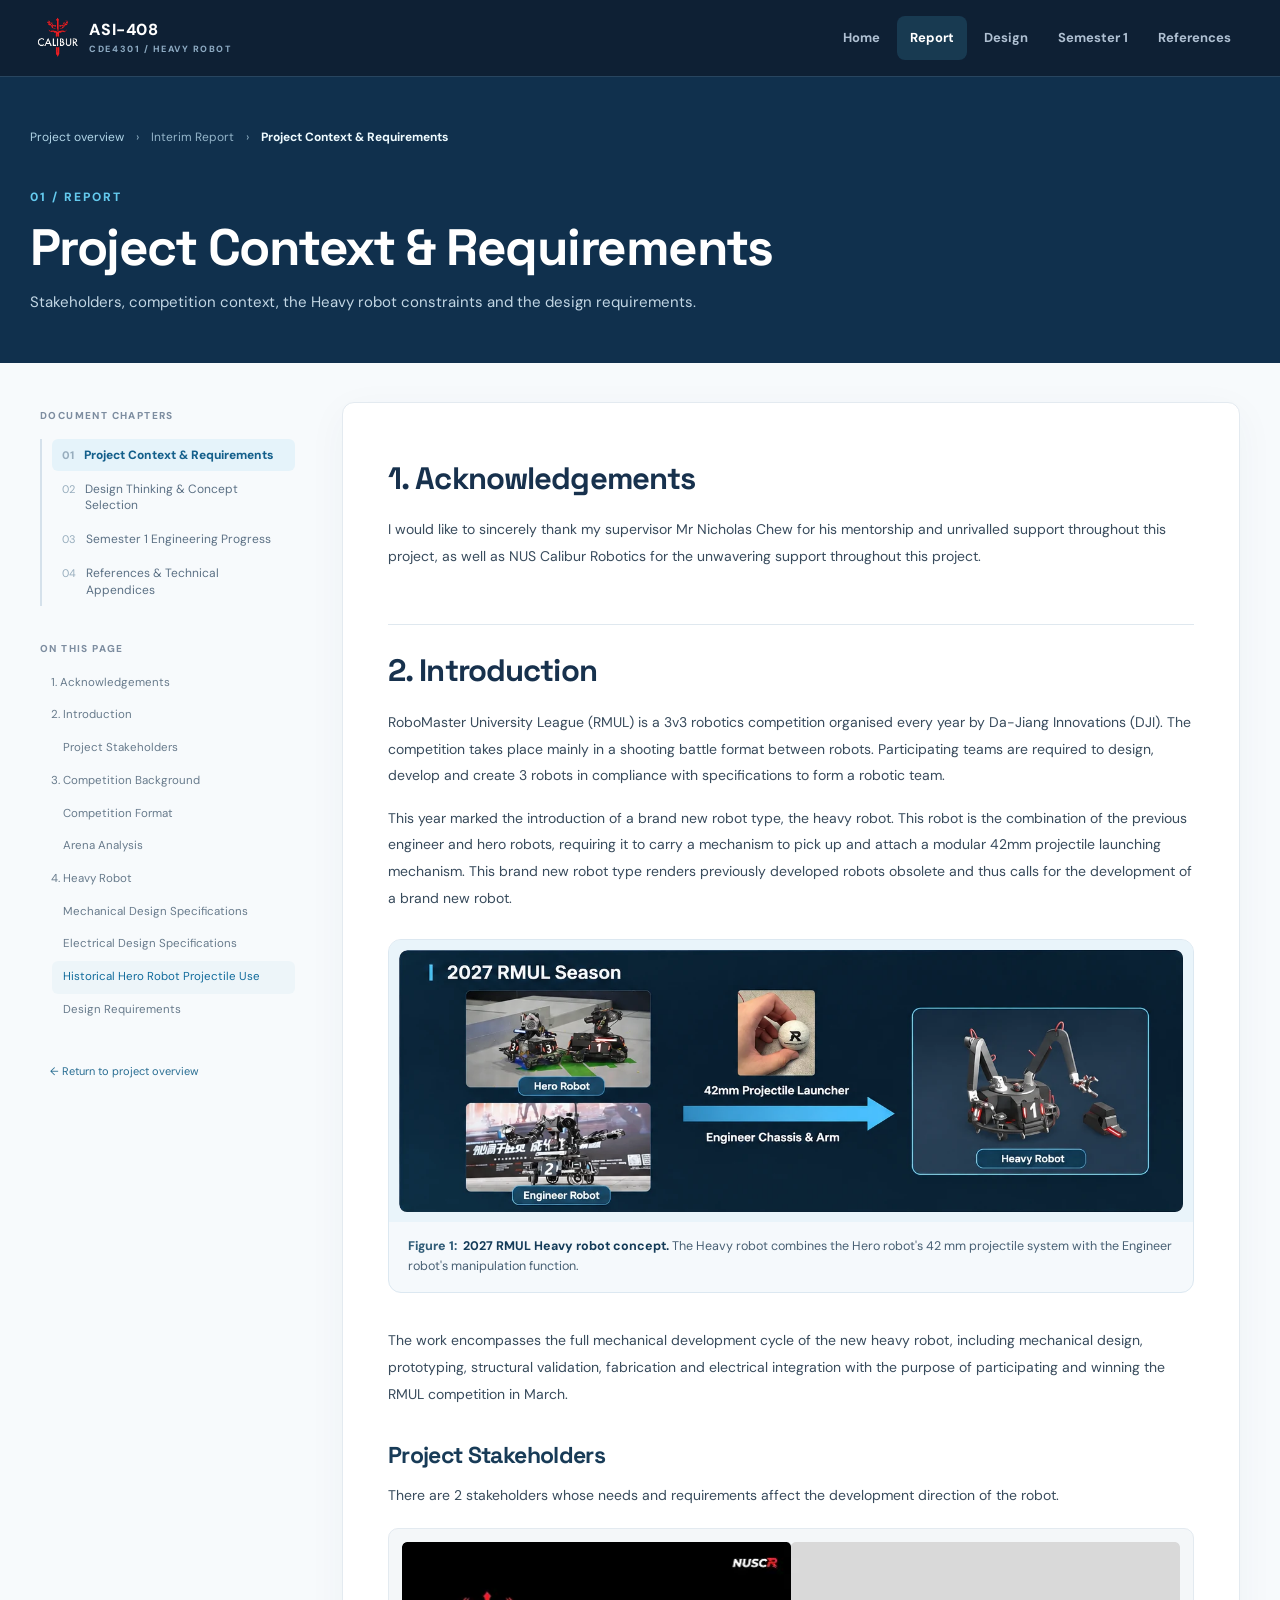
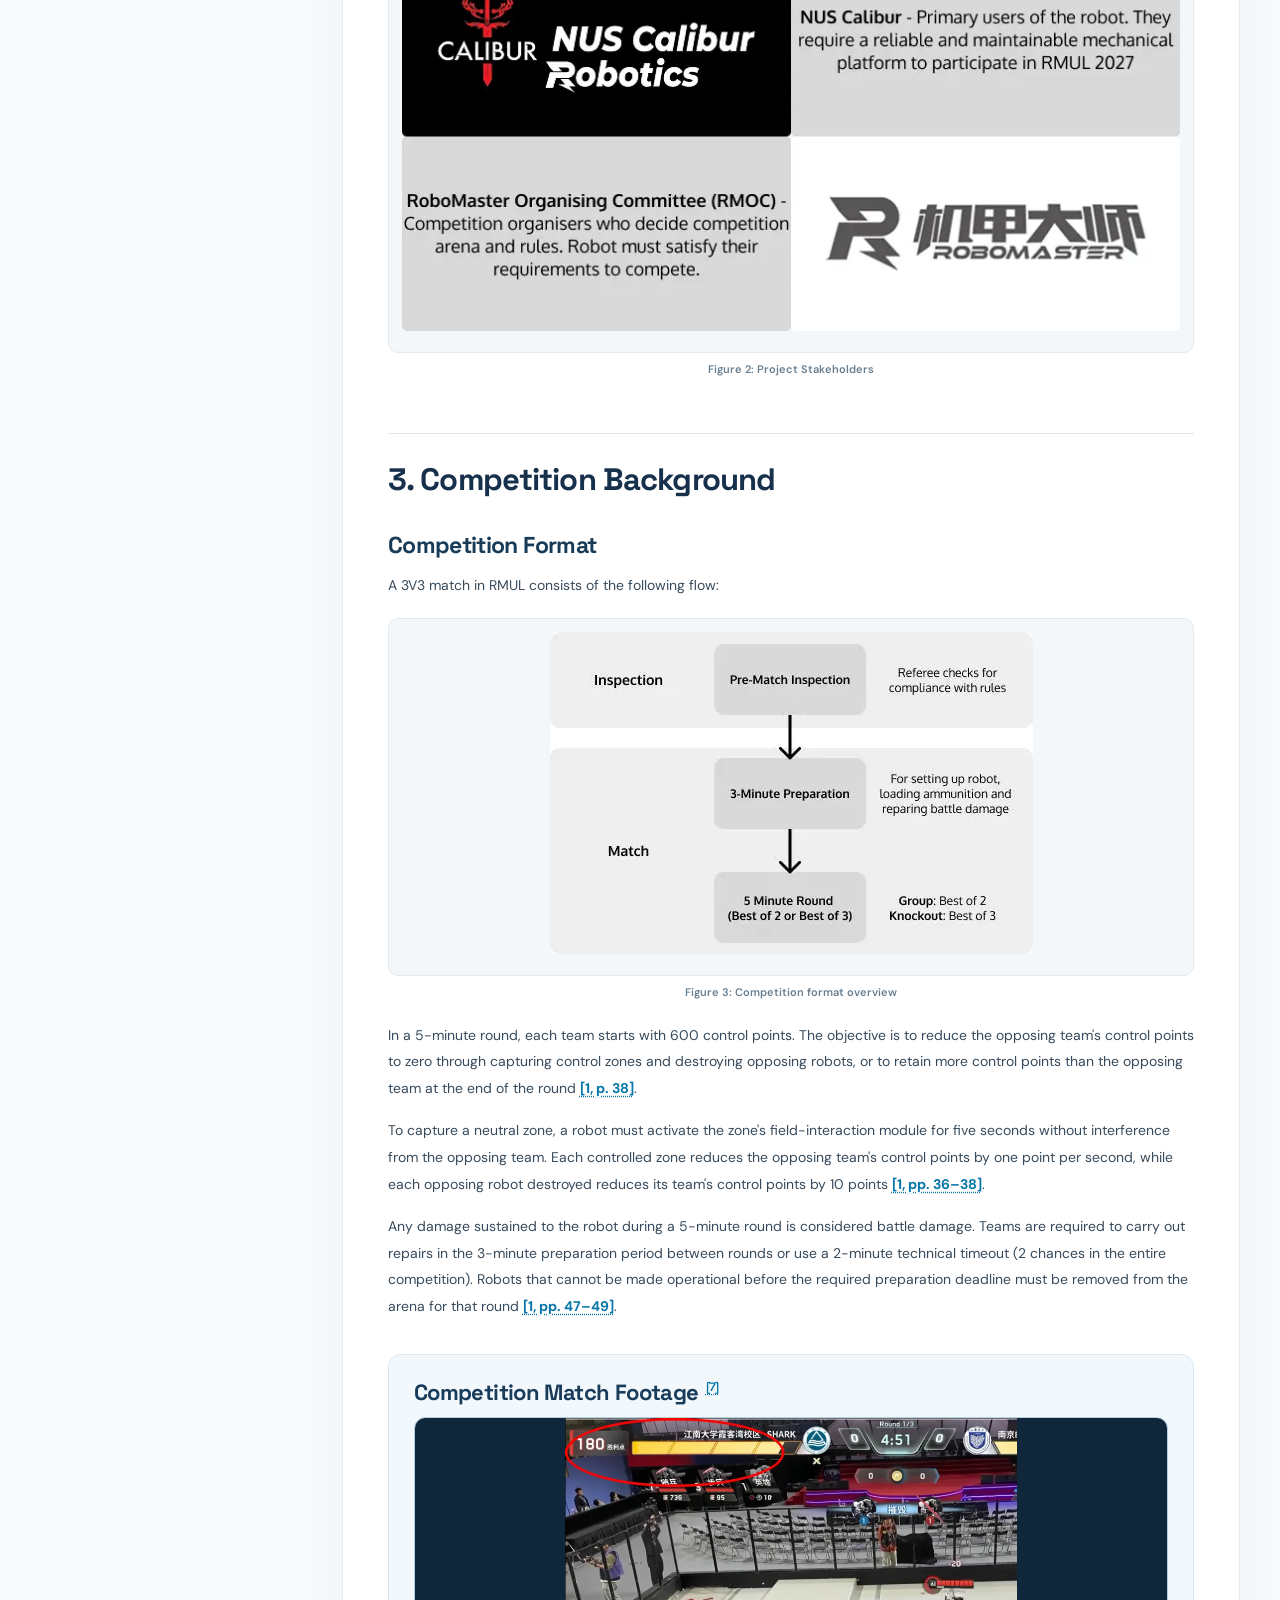
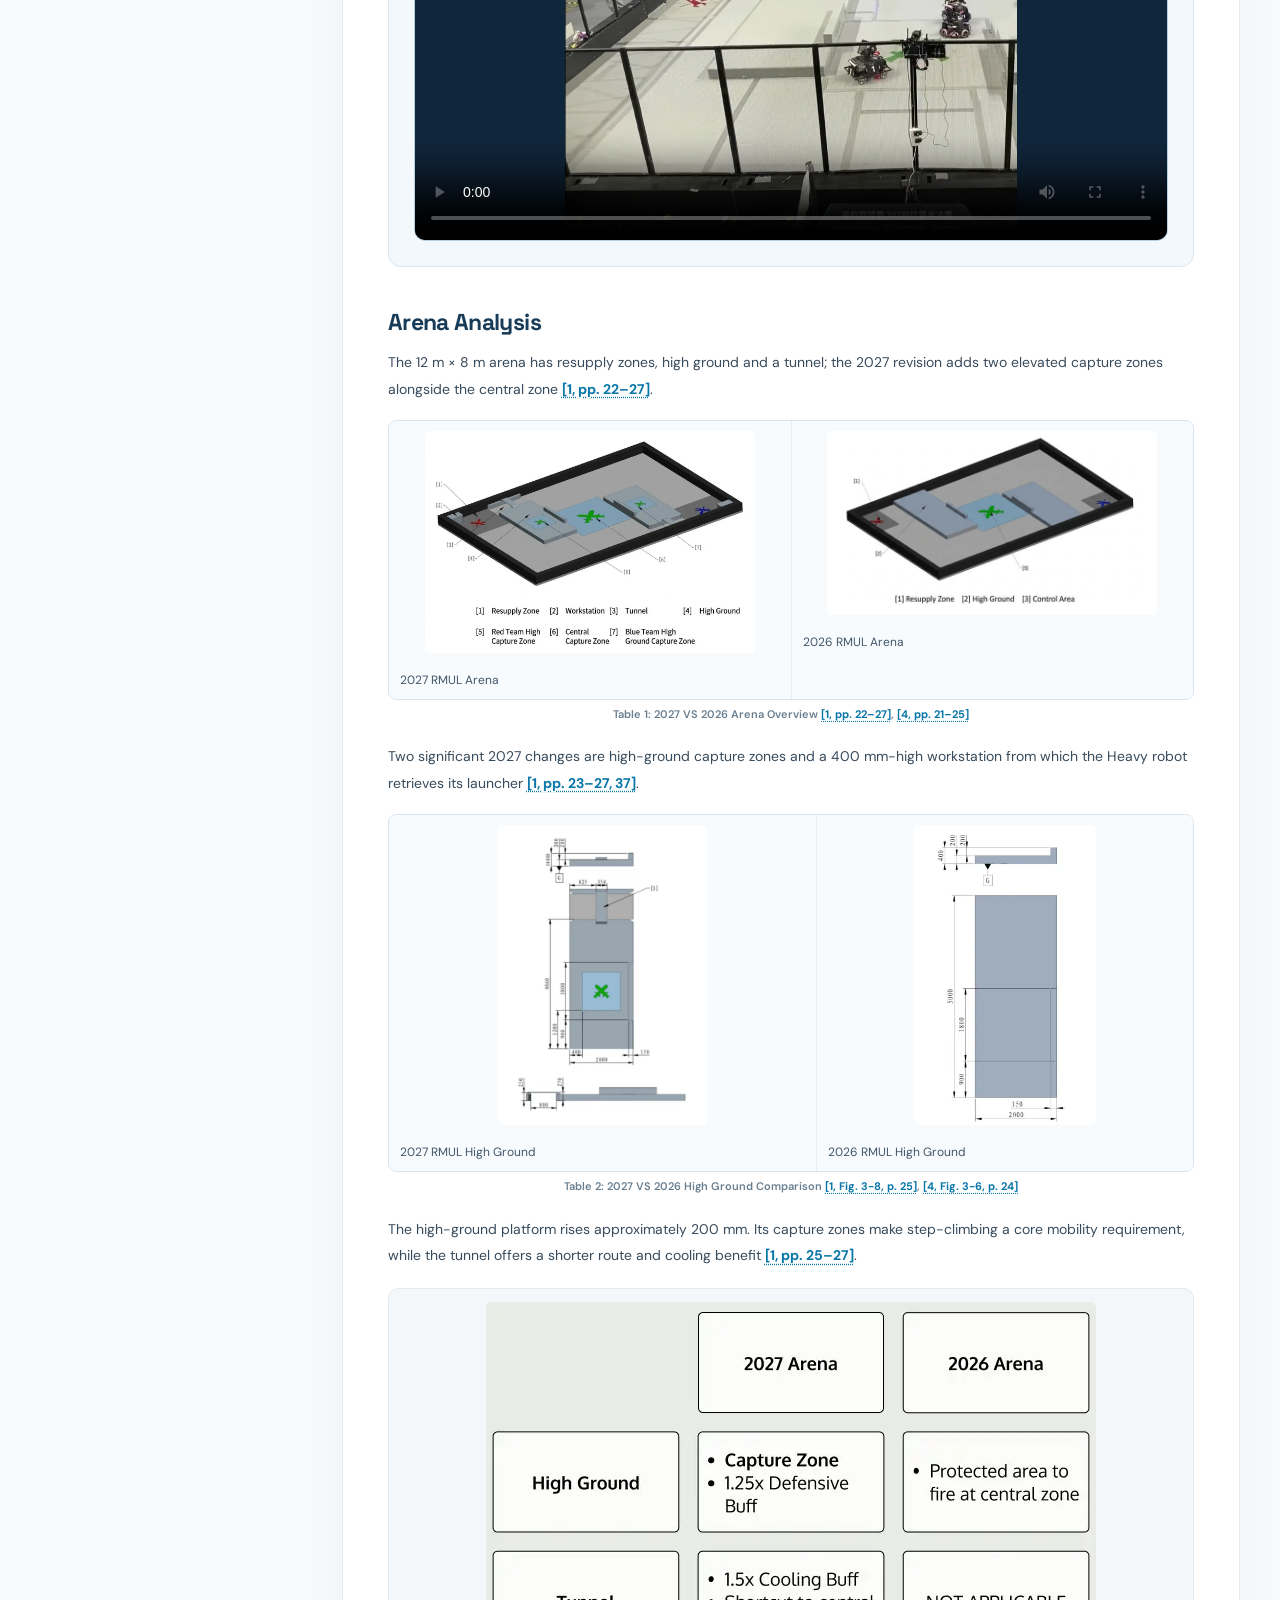
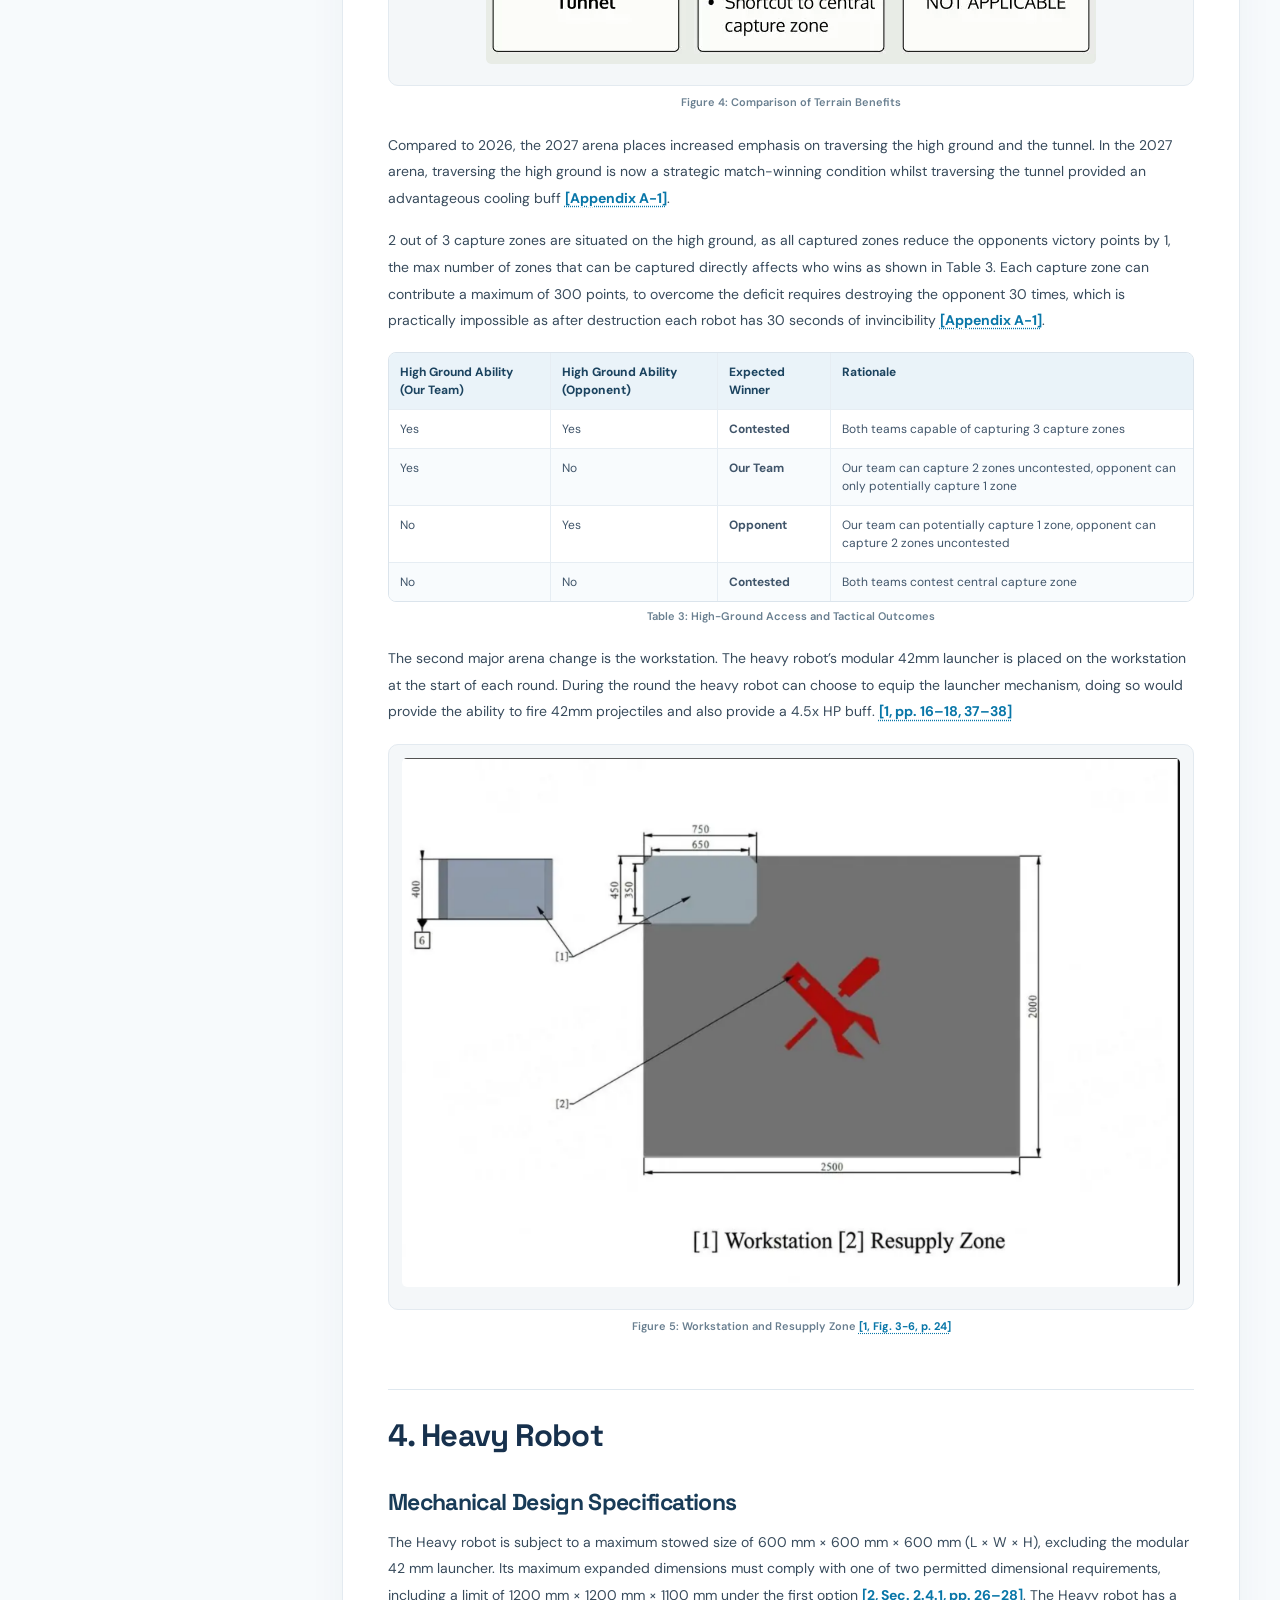
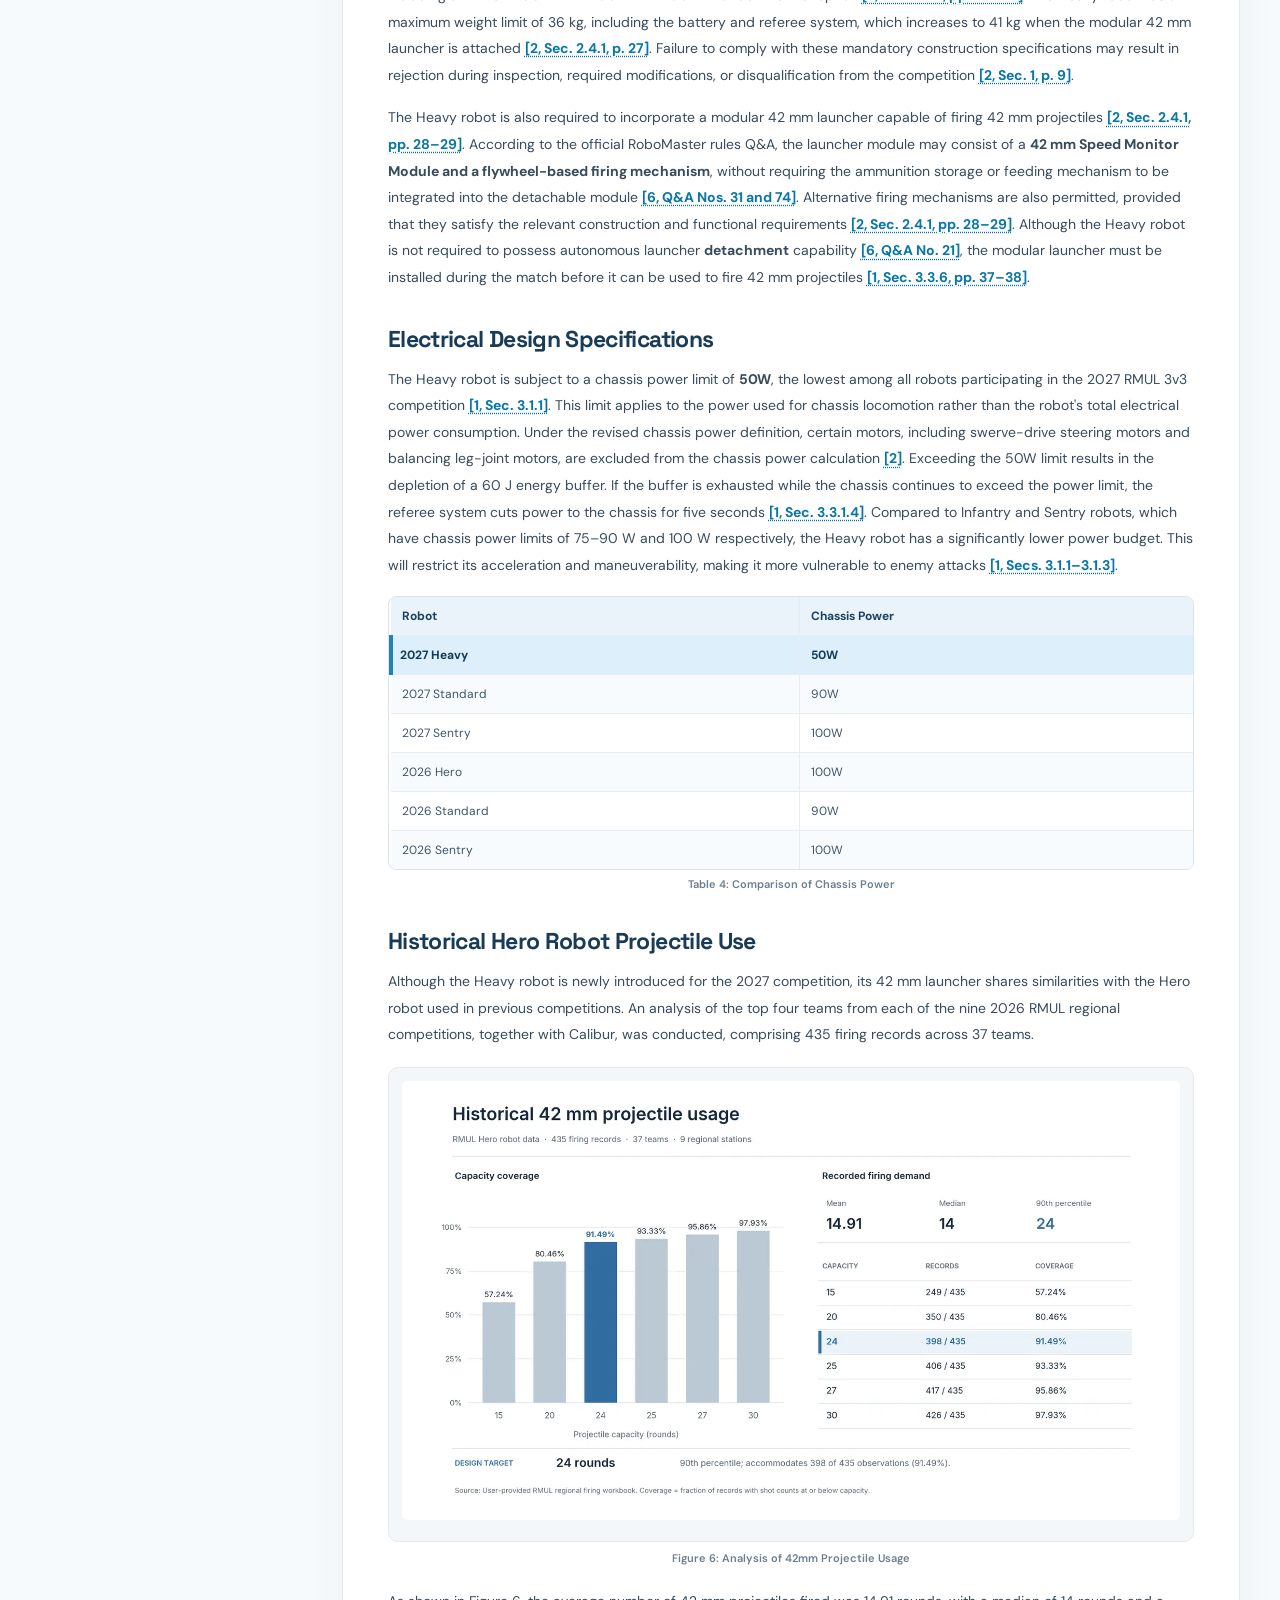
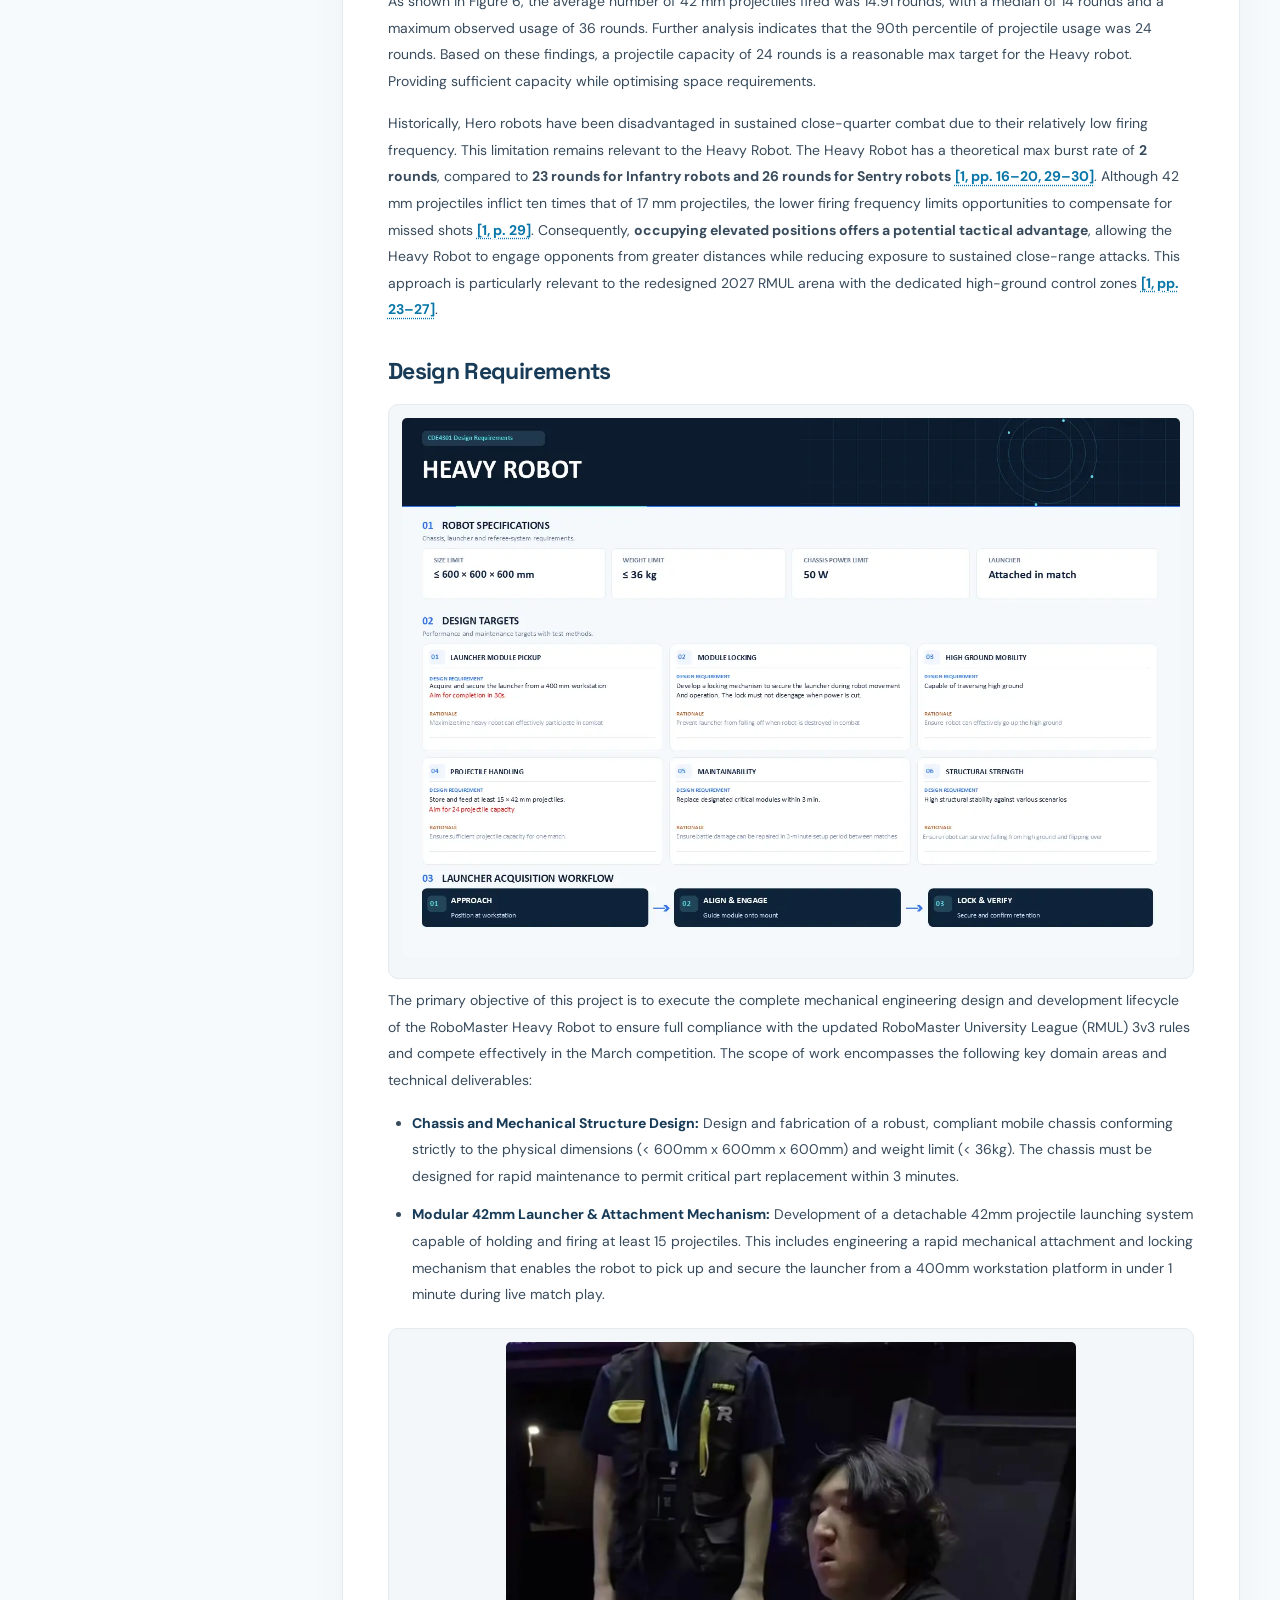
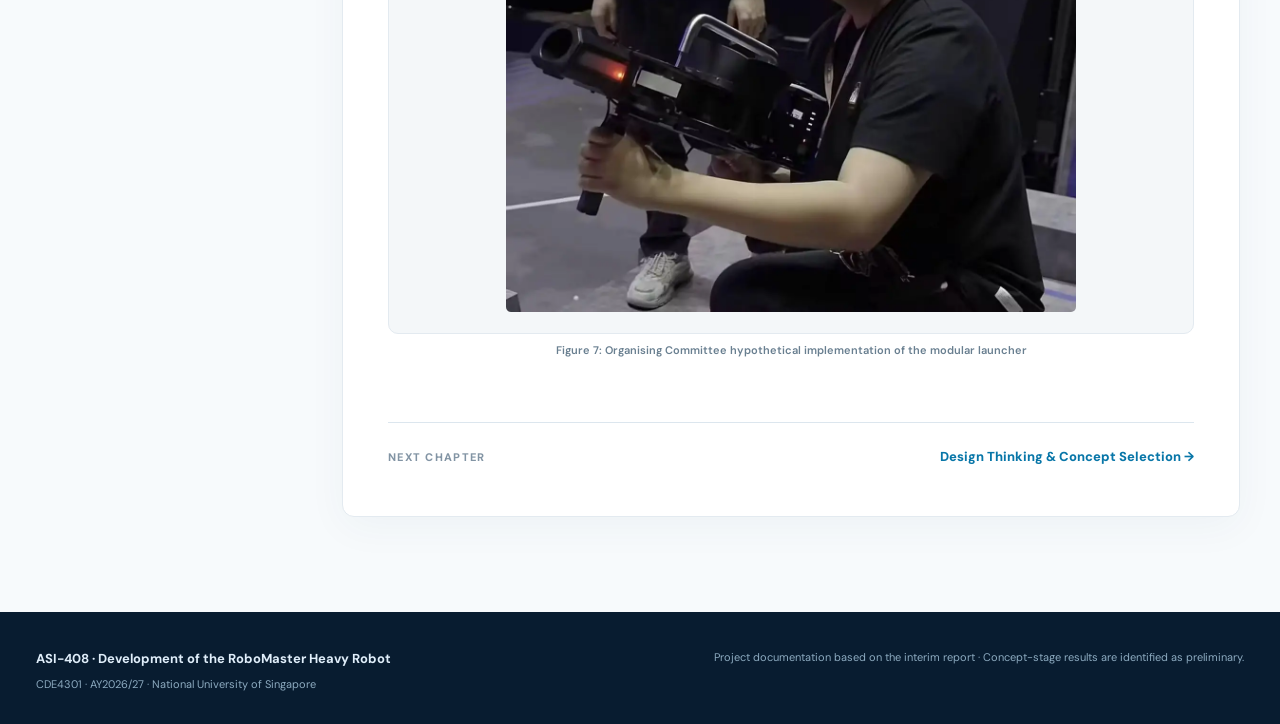
==== commit 9ef5f92c: "Remove preliminary scope and evidence callout from report top" ====
--- a/interim-report/index.html
+++ b/interim-report/index.html
@@ -9,8 +9,7 @@
 </head><body><header class="site-header"><div class="nav-inner"><a class="brand" href="../index.html"><span class="brand-symbol brand-logo-slot"><img src="../assets/branding/site-logo.png" alt="" onload="this.parentElement.classList.add('has-custom-logo')" onerror="this.remove()"><span class="brand-fallback">A</span></span><span class="brand-title">ASI-408 <small>CDE4301 / HEAVY ROBOT</small></span></a><button aria-controls="primary-navigation" aria-expanded="false" aria-label="Open navigation" class="menu-toggle">☰</button><nav aria-label="Main navigation" class="primary-nav" id="primary-navigation"><a class="" href="../index.html">Home</a><a class="active" href="../interim-report/index.html">Report</a><a class="" href="../interim-report/design.html">Design</a><a class="" href="../interim-report/progress.html">Semester 1</a><a class="" href="../interim-report/appendices.html">References</a></nav></div></header>
 <main class="report-shell"><section class="report-banner"><div class="breadcrumbs"><a href="../index.html">Project overview</a><span>›</span><span>Interim Report</span><span>›</span><strong>Project Context &amp; Requirements</strong></div><div class="small-kicker">01 / REPORT</div><h1>Project Context &amp; Requirements</h1><p>Stakeholders, competition context, the Heavy robot constraints and the design requirements.</p></section>
 <div class="report-grid"><aside class="report-aside"><div class="sidebar-sticky"><p class="aside-kicker">DOCUMENT CHAPTERS</p><nav aria-label="Report chapter pages" class="chapter-pages"><a class="active" href="index.html"><span>01</span> Project Context &amp; Requirements</a><a class="" href="design.html"><span>02</span> Design Thinking &amp; Concept Selection</a><a class="" href="progress.html"><span>03</span> Semester 1 Engineering Progress</a><a class="" href="appendices.html"><span>04</span> References &amp; Technical Appendices</a></nav><p class="aside-kicker onpage-title">ON THIS PAGE</p><nav aria-label="Page table of contents" class="local-toc"><ol><li class="toc-1"><a href="#1-acknowledgements">1. Acknowledgements</a></li><li class="toc-1"><a href="#2-introduction">2. Introduction</a></li><li class="toc-2"><a href="#project-stakeholders">Project Stakeholders</a></li><li class="toc-1"><a href="#3-competition-background">3. Competition Background</a></li><li class="toc-2"><a href="#competition-format">Competition Format</a></li><li class="toc-2"><a href="#arena-analysis">Arena Analysis</a></li><li class="toc-1"><a href="#4-heavy-robot">4. Heavy Robot</a></li><li class="toc-2"><a href="#mechanical-design-specifications">Mechanical Design Specifications</a></li><li class="toc-2"><a href="#electrical-design-specifications">Electrical Design Specifications</a></li><li class="toc-2"><a href="#historical-hero-robot-projectile-use">Historical Hero Robot Projectile Use</a></li><li class="toc-2"><a href="#design-requirements">Design Requirements</a></li></ol></nav><a class="back-home" href="../index.html">← Return to project overview</a></div></aside>
-<article class="report-content"><div class="document-note"><strong>Scope and evidence.</strong> Concept scores and untested CAD/FEA results are preliminary unless stated otherwise.</div>
-<section class="chapter" id="1-acknowledgements"><h2>1. Acknowledgements</h2></section><p class="body-copy">I would like to sincerely thank my supervisor Mr Nicholas Chew for his mentorship and unrivalled support throughout this project, as well as NUS Calibur Robotics for the unwavering support throughout this project. </p><section class="chapter" id="2-introduction"><h2>2. Introduction</h2></section><p class="body-copy">RoboMaster University League (RMUL) is a 3v3 robotics competition organised every year by Da-Jiang Innovations (DJI). The competition takes place mainly in a shooting battle format between robots. Participating teams are required to design, develop and create 3 robots in compliance with specifications to form a robotic team.</p><p class="body-copy">This year marked the introduction of a brand new robot type, the heavy robot. This robot is the combination of the previous engineer and hero robots, requiring it to carry a mechanism to pick up and attach a modular 42mm projectile launching mechanism. This brand new robot type renders previously developed robots obsolete and thus calls for the development of a brand new robot.</p><figure class="intro-concept-figure" id="heavy-robot-evolution">
+<article class="report-content"><section class="chapter" id="1-acknowledgements"><h2>1. Acknowledgements</h2></section><p class="body-copy">I would like to sincerely thank my supervisor Mr Nicholas Chew for his mentorship and unrivalled support throughout this project, as well as NUS Calibur Robotics for the unwavering support throughout this project. </p><section class="chapter" id="2-introduction"><h2>2. Introduction</h2></section><p class="body-copy">RoboMaster University League (RMUL) is a 3v3 robotics competition organised every year by Da-Jiang Innovations (DJI). The competition takes place mainly in a shooting battle format between robots. Participating teams are required to design, develop and create 3 robots in compliance with specifications to form a robotic team.</p><p class="body-copy">This year marked the introduction of a brand new robot type, the heavy robot. This robot is the combination of the previous engineer and hero robots, requiring it to carry a mechanism to pick up and attach a modular 42mm projectile launching mechanism. This brand new robot type renders previously developed robots obsolete and thus calls for the development of a brand new robot.</p><figure class="intro-concept-figure" id="heavy-robot-evolution">
 <a aria-label="Enlarge the 2027 RMUL Heavy robot concept diagram" class="intro-concept-link" href="../assets/figures/heavy-robot-evolution.webp" rel="noopener" target="_blank">
 <img alt="2027 RMUL Heavy robot concept: Hero robot's 42 mm launcher capability and Engineer robot's chassis and manipulation functions combine into the new Heavy robot category." decoding="async" loading="lazy" src="../assets/figures/heavy-robot-evolution.webp"/>
 </a>
--- a/styles.css
+++ b/styles.css
@@ -159,3 +159,8 @@
 .doc-table tr.heavy-robot-power-highlight td{background:#dceffa;color:#123b59;font-weight:800}
 .doc-table tr.heavy-robot-power-highlight td strong{color:inherit}
 .doc-table tr.heavy-robot-power-highlight td:first-child{border-left:4px solid #2383b1;padding-left:7px}
+
+/* Design Requirements: match report body typography while retaining two clear deliverable bullets. */
+.design-requirements-list{margin:0 0 20px;padding-left:24px;color:#384b5c;font-size:14px;line-height:1.9}
+.design-requirements-list li{margin:0 0 12px}
+.design-requirements-list strong{color:#183b57;font-weight:750}
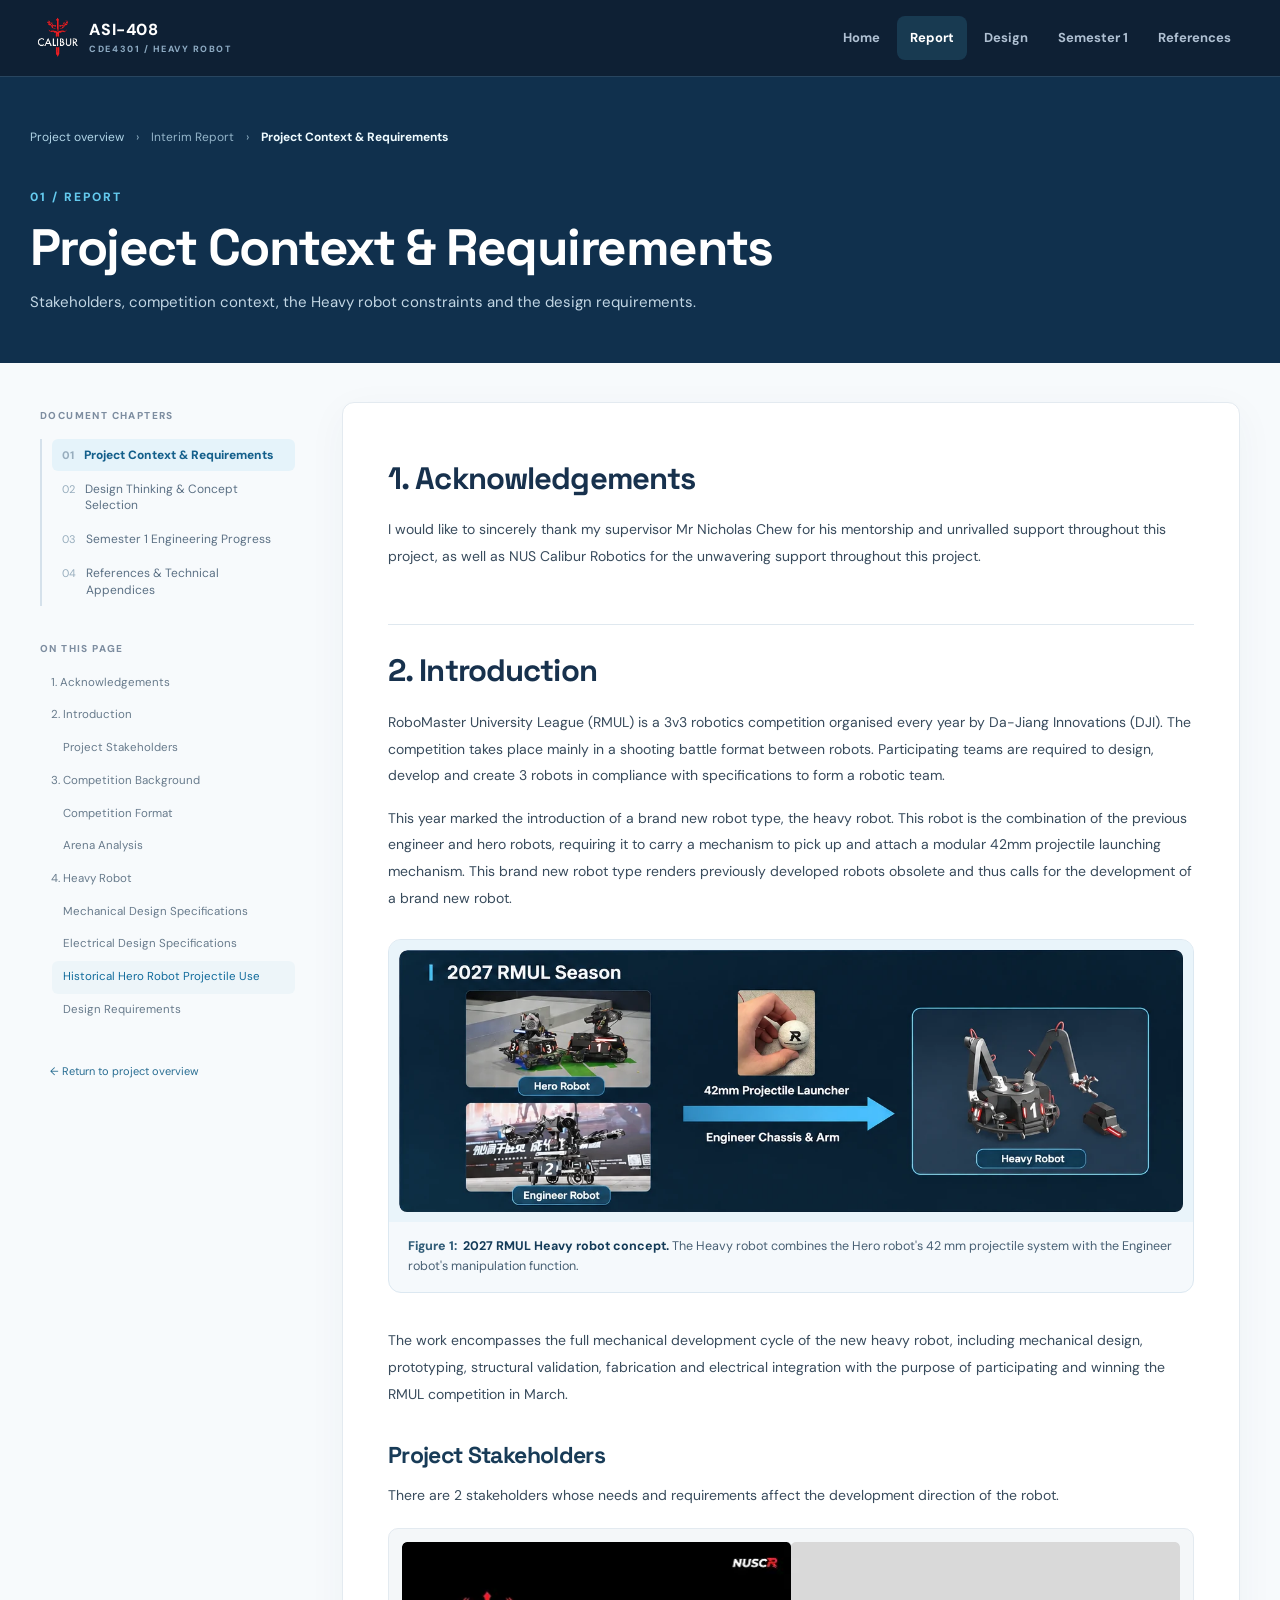
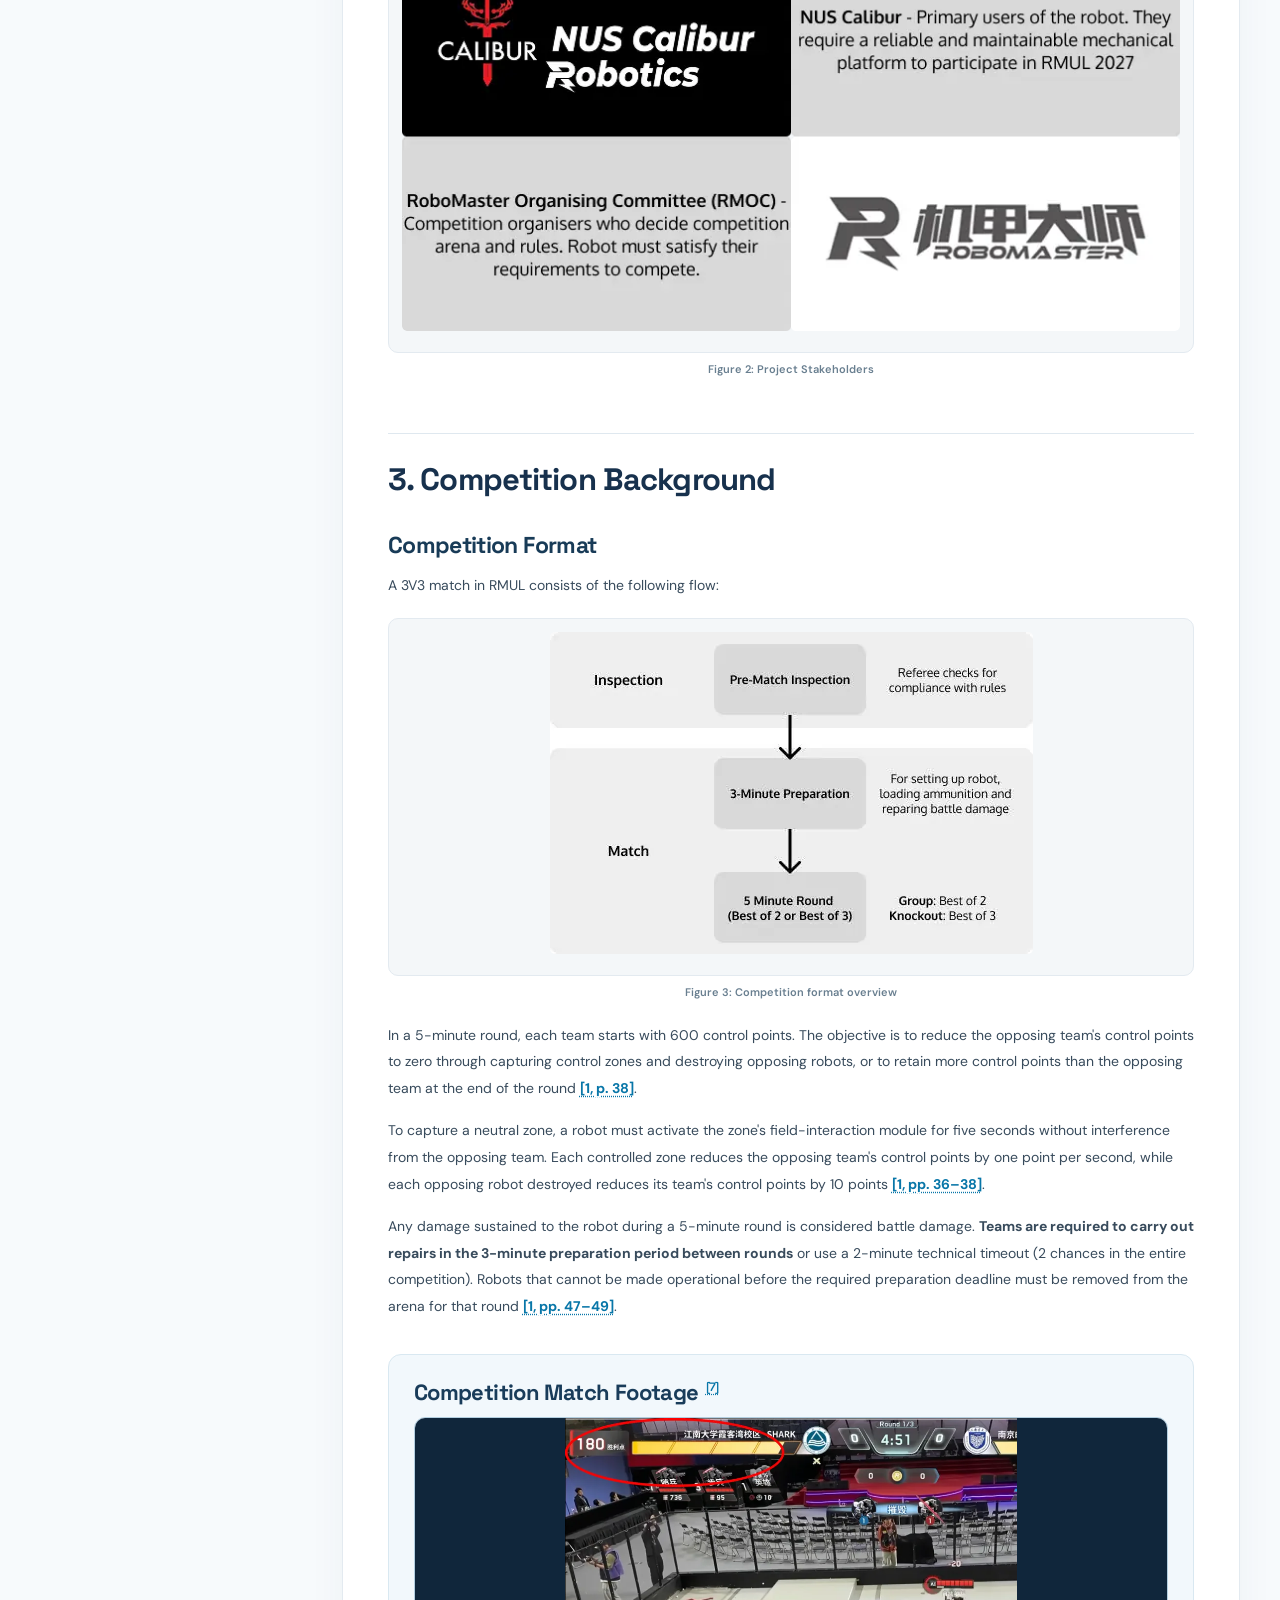
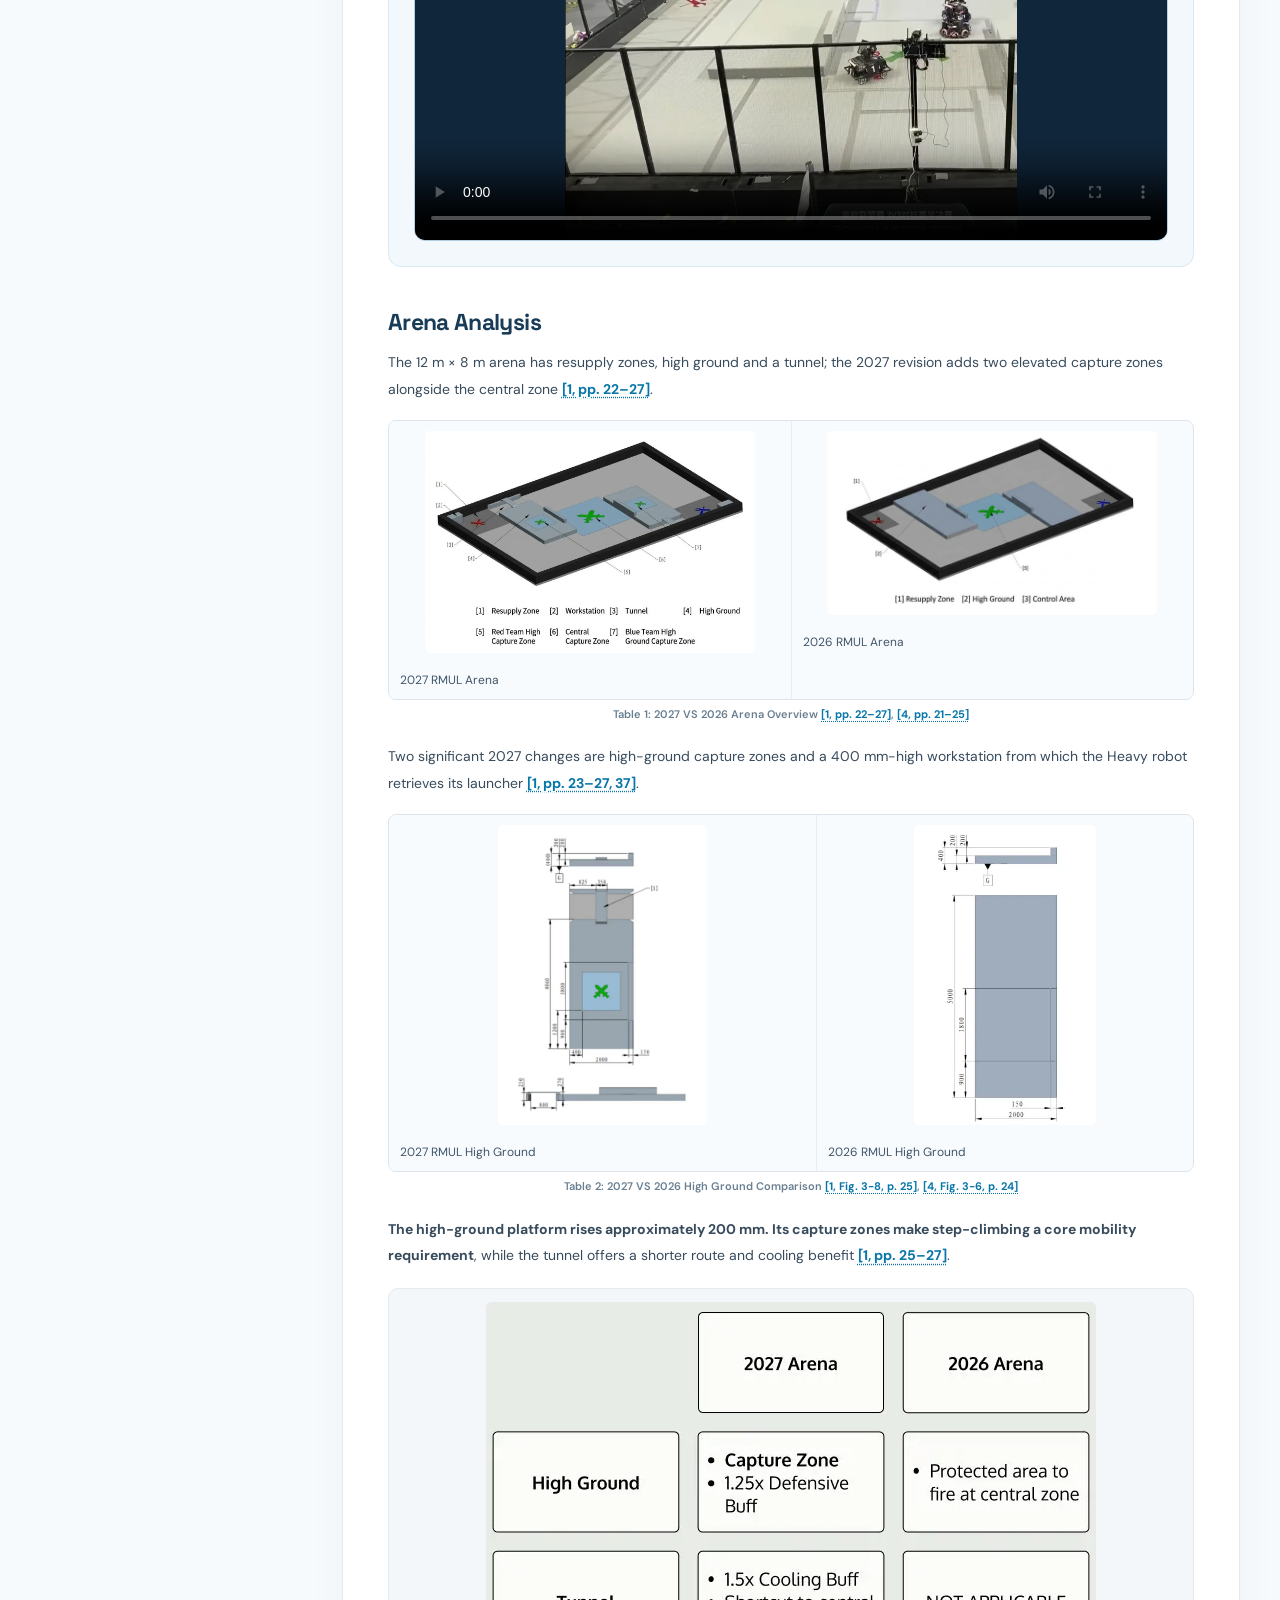
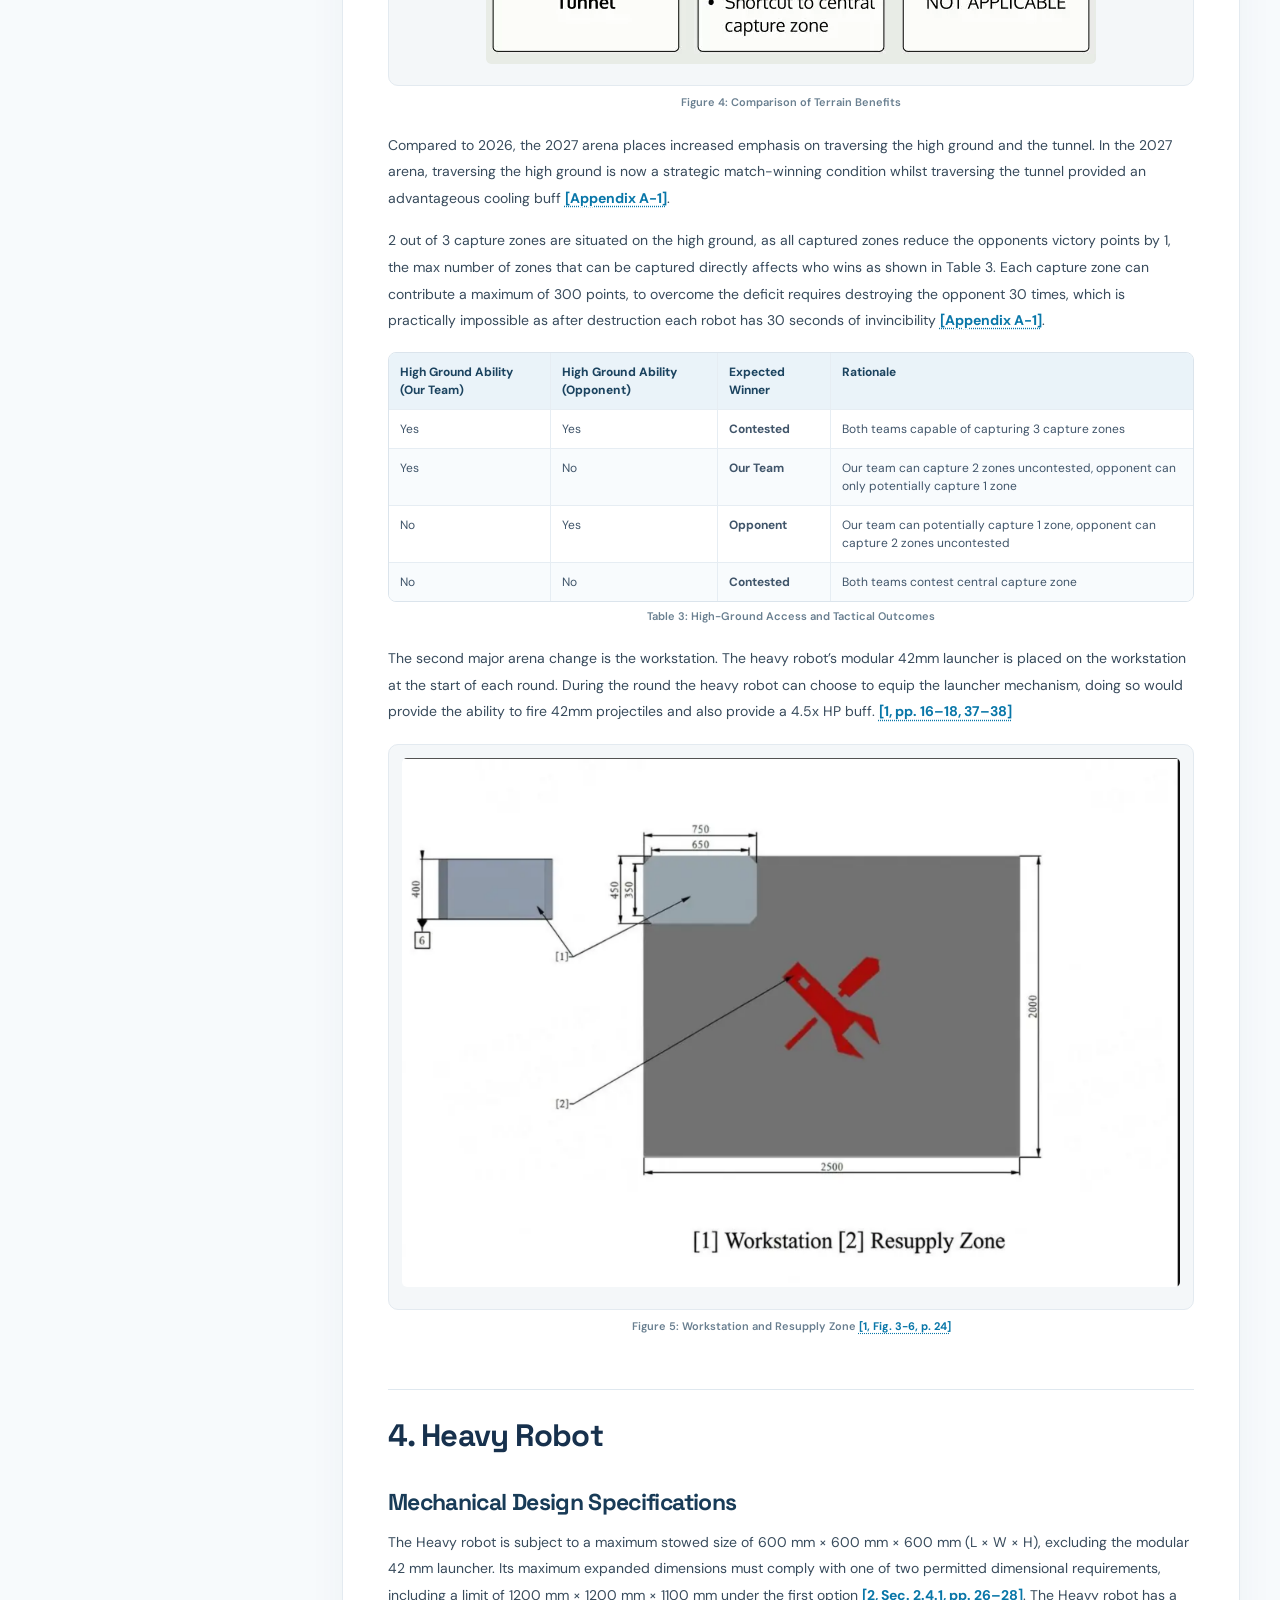
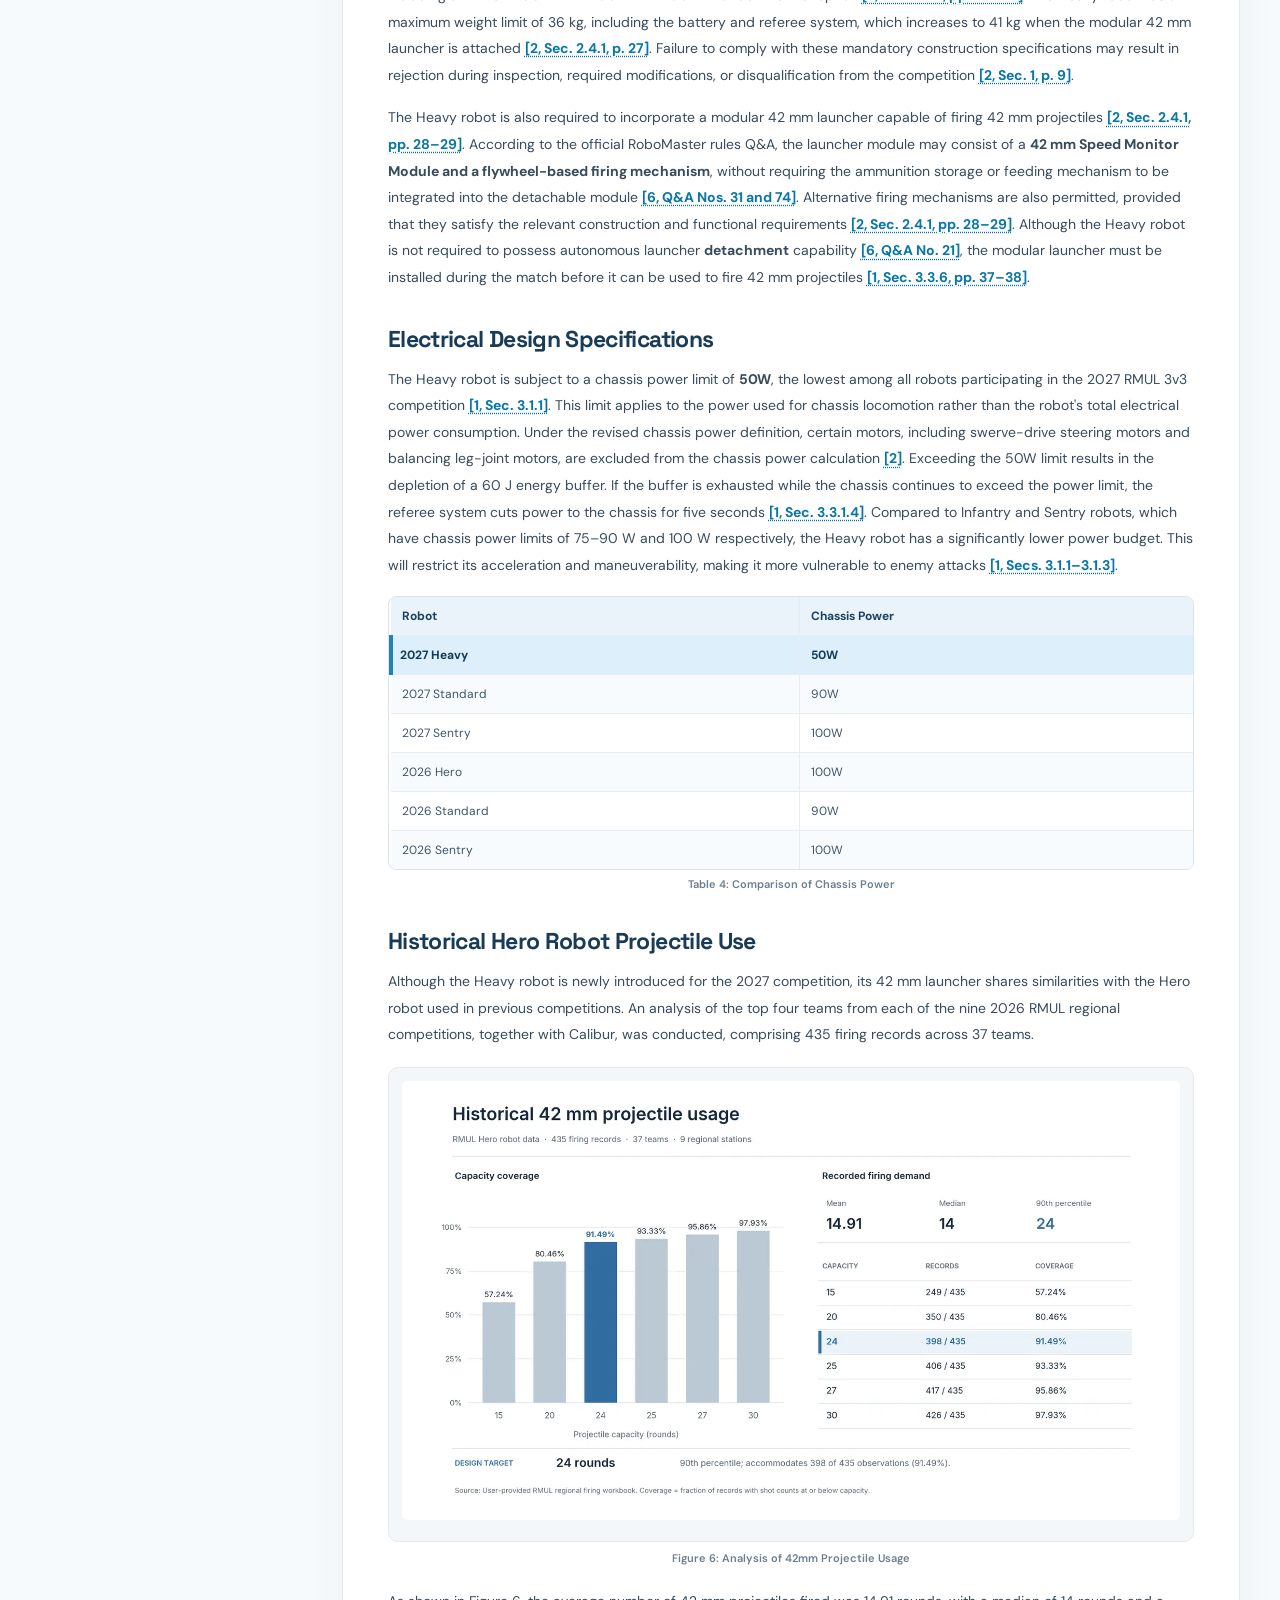
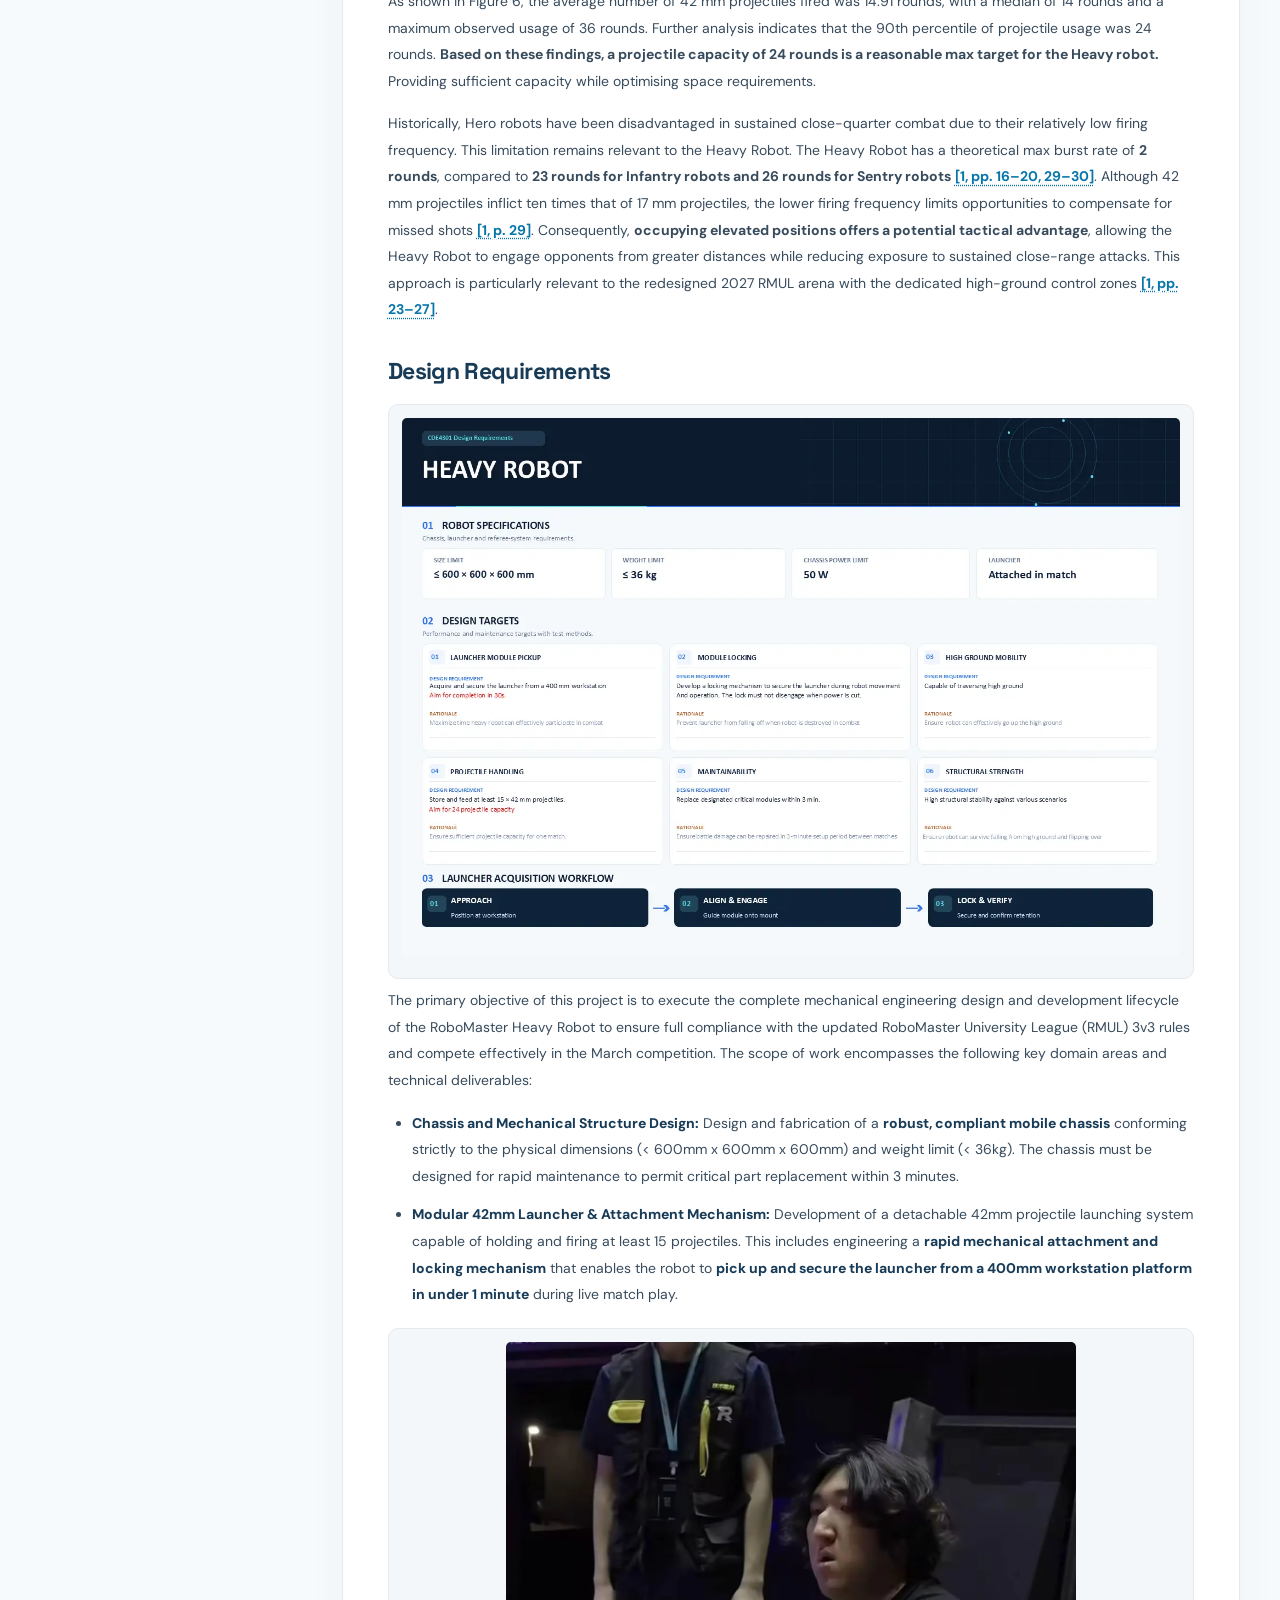
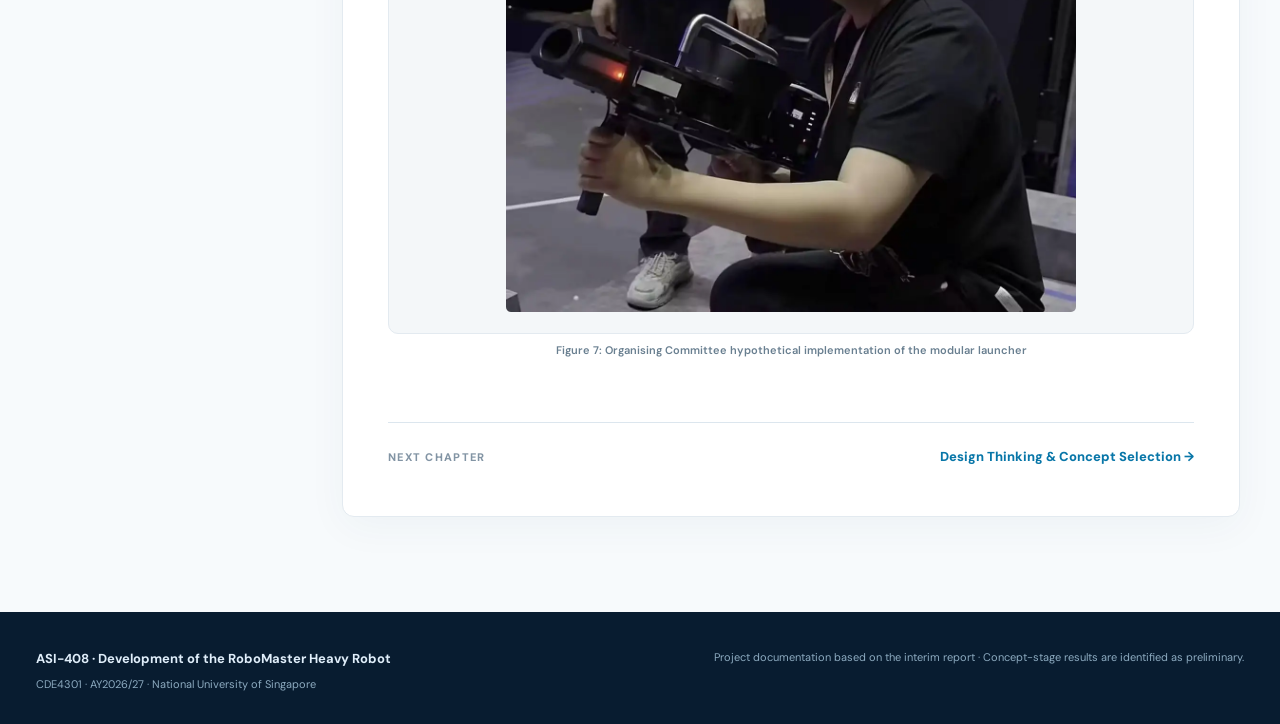
==== commit c00b2654: "Highlight six distinct robot design requirements once in report text" ====
--- a/interim-report/index.html
+++ b/interim-report/index.html
@@ -14,7 +14,7 @@
 <img alt="2027 RMUL Heavy robot concept: Hero robot's 42 mm launcher capability and Engineer robot's chassis and manipulation functions combine into the new Heavy robot category." decoding="async" loading="lazy" src="../assets/figures/heavy-robot-evolution.webp"/>
 </a>
 <figcaption><span class="figure-label">Figure 1:</span> <strong>2027 RMUL Heavy robot concept.</strong> The Heavy robot combines the Hero robot's 42 mm projectile system with the Engineer robot's manipulation function.</figcaption>
-</figure><p class="body-copy">The work encompasses the full mechanical development cycle of the new heavy robot, including mechanical design, prototyping, structural validation, fabrication and electrical integration with the purpose of participating and winning the RMUL competition in March.</p><h3 class="subsection" id="project-stakeholders">Project Stakeholders</h3><p class="body-copy">There are 2 stakeholders whose needs and requirements affect the development direction of the robot.</p><figure class="report-figure"><a aria-label="View original embedded figure" class="figure-link" href="../assets/report-figures/image34.webp" target="_blank"><img alt="Report illustration" loading="lazy" src="../assets/report-figures/image34.webp"/></a></figure><p class="caption">Figure 2: Project Stakeholders</p><section class="chapter" id="3-competition-background"><h2>3. Competition Background</h2></section><h3 class="subsection" id="competition-format">Competition Format</h3><p class="body-copy">A 3V3 match in RMUL consists of the following flow:</p><figure class="report-figure"><a aria-label="View original embedded figure" class="figure-link" href="../assets/report-figures/image32.webp" target="_blank"><img alt="Report illustration" loading="lazy" src="../assets/report-figures/image32.webp"/></a></figure><p class="caption">Figure 3: Competition format overview</p><p class="body-copy">In a 5-minute round, each team starts with 600 control points. The objective is to reduce the opposing team's control points to zero through capturing control zones and destroying opposing robots, or to retain more control points than the opposing team at the end of the round <a aria-label="Reference 1" class="cite-link" href="appendices.html#ref-1">[1, p. 38]</a>.</p><p class="body-copy">To capture a neutral zone, a robot must activate the zone's field-interaction module for five seconds without interference from the opposing team. Each controlled zone reduces the opposing team's control points by one point per second, while each opposing robot destroyed reduces its team's control points by 10 points <a aria-label="Reference 1" class="cite-link" href="appendices.html#ref-1">[1, pp. 36–38]</a>.</p><p class="body-copy">Any damage sustained to the robot during a 5-minute round is considered battle damage. Teams are required to carry out repairs in the 3-minute preparation period between rounds or use a 2-minute technical timeout (2 chances in the entire competition). Robots that cannot be made operational before the required preparation deadline must be removed from the arena for that round <a aria-label="Reference 1" class="cite-link" href="appendices.html#ref-1">[1, pp. 47–49]</a>.</p><section class="video-evidence video-evidence-solo short-clip-section" id="competition-video">
+</figure><p class="body-copy">The work encompasses the full mechanical development cycle of the new heavy robot, including mechanical design, prototyping, structural validation, fabrication and electrical integration with the purpose of participating and winning the RMUL competition in March.</p><h3 class="subsection" id="project-stakeholders">Project Stakeholders</h3><p class="body-copy">There are 2 stakeholders whose needs and requirements affect the development direction of the robot.</p><figure class="report-figure"><a aria-label="View original embedded figure" class="figure-link" href="../assets/report-figures/image34.webp" target="_blank"><img alt="Report illustration" loading="lazy" src="../assets/report-figures/image34.webp"/></a></figure><p class="caption">Figure 2: Project Stakeholders</p><section class="chapter" id="3-competition-background"><h2>3. Competition Background</h2></section><h3 class="subsection" id="competition-format">Competition Format</h3><p class="body-copy">A 3V3 match in RMUL consists of the following flow:</p><figure class="report-figure"><a aria-label="View original embedded figure" class="figure-link" href="../assets/report-figures/image32.webp" target="_blank"><img alt="Report illustration" loading="lazy" src="../assets/report-figures/image32.webp"/></a></figure><p class="caption">Figure 3: Competition format overview</p><p class="body-copy">In a 5-minute round, each team starts with 600 control points. The objective is to reduce the opposing team's control points to zero through capturing control zones and destroying opposing robots, or to retain more control points than the opposing team at the end of the round <a aria-label="Reference 1" class="cite-link" href="appendices.html#ref-1">[1, p. 38]</a>.</p><p class="body-copy">To capture a neutral zone, a robot must activate the zone's field-interaction module for five seconds without interference from the opposing team. Each controlled zone reduces the opposing team's control points by one point per second, while each opposing robot destroyed reduces its team's control points by 10 points <a aria-label="Reference 1" class="cite-link" href="appendices.html#ref-1">[1, pp. 36–38]</a>.</p><p class="body-copy">Any damage sustained to the robot during a 5-minute round is considered battle damage. <strong class="req-highlight">Teams are required to carry out repairs in the 3-minute preparation period between rounds</strong> or use a 2-minute technical timeout (2 chances in the entire competition). Robots that cannot be made operational before the required preparation deadline must be removed from the arena for that round <a aria-label="Reference 1" class="cite-link" href="appendices.html#ref-1">[1, pp. 47–49]</a>.</p><section class="video-evidence video-evidence-solo short-clip-section" id="competition-video">
 <h4>Competition Match Footage<a class="cite-link short-clip-citation" aria-label="Source reference 7" href="appendices.html#ref-7">[7]</a></h4>
 <div class="short-clip-slot" aria-label="RoboMaster competition match footage">
 <video controls playsinline preload="metadata" poster="../assets/video-posters/BV1m5AgzeERu.webp" aria-label="20-second RoboMaster match footage" onerror="this.hidden=true;this.nextElementSibling.hidden=false">
@@ -22,7 +22,7 @@
 </video>
 <a class="short-clip-fallback" href="https://www.bilibili.com/video/BV1m5AgzeERu/" target="_blank" rel="noopener noreferrer" aria-label="Watch original RoboMaster match footage" hidden><span class="short-clip-icon" aria-hidden="true">▶</span></a>
 </div>
-</section><h3 class="subsection" id="arena-analysis">Arena Analysis</h3><p class="body-copy">The 12 m × 8 m arena has resupply zones, high ground and a tunnel; the 2027 revision adds two elevated capture zones alongside the central zone <a aria-label="Reference 1" class="cite-link" href="appendices.html#ref-1">[1, pp. 22–27]</a>.</p><div aria-label="Report comparison table" class="table-scroller" role="region" tabindex="0"><table class="doc-table"><tr><td scope="col"><a aria-label="Open full resolution figure" class="figure-link" href="../assets/report-figures/image40.webp" target="_blank"><img alt="Embedded report figure" decoding="async" loading="lazy" src="../assets/report-figures/image40.webp"/></a><br/>2027 RMUL Arena</td><td scope="col"><a aria-label="Open full resolution figure" class="figure-link" href="../assets/report-figures/image28.webp" target="_blank"><img alt="Embedded report figure" decoding="async" loading="lazy" src="../assets/report-figures/image28.webp"/></a><br/>2026 RMUL Arena</td></tr></table></div><p class="caption">Table 1: 2027 VS 2026 Arena Overview <a aria-label="Reference 1" class="cite-link" href="appendices.html#ref-1">[1, pp. 22–27]</a>, <a aria-label="Reference 4" class="cite-link" href="appendices.html#ref-4">[4, pp. 21–25]</a></p><p class="body-copy">Two significant 2027 changes are high-ground capture zones and a 400 mm-high workstation from which the Heavy robot retrieves its launcher <a aria-label="Reference 1" class="cite-link" href="appendices.html#ref-1">[1, pp. 23–27, 37]</a>.</p><div aria-label="Report comparison table" class="table-scroller" role="region" tabindex="0"><table class="doc-table"><tr><td scope="col"><a aria-label="Open full resolution 2027 RMUL High Ground diagram" class="figure-link" href="../assets/report-figures/2027-rmul-high-ground.png" target="_blank" rel="noopener noreferrer"><img alt="2027 RMUL high-ground arena diagram showing 2000 mm width, 4060 mm length, elevation dimensions, and the central control zone" decoding="async" loading="lazy" src="../assets/report-figures/2027-rmul-high-ground.png"/></a><br/>2027 RMUL High Ground</td><td scope="col"><a aria-label="Open full resolution figure" class="figure-link" href="../assets/report-figures/image27.webp" target="_blank"><img alt="Embedded report figure" decoding="async" loading="lazy" src="../assets/report-figures/image27.webp"/></a><br/>2026 RMUL High Ground</td></tr></table></div><p class="caption">Table 2: 2027 VS 2026 High Ground Comparison <a aria-label="Reference 1" class="cite-link" href="appendices.html#ref-1">[1, Fig. 3-8, p. 25]</a>, <a aria-label="Reference 4" class="cite-link" href="appendices.html#ref-4">[4, Fig. 3-6, p. 24]</a></p><p class="body-copy">The high-ground platform rises approximately 200 mm. Its capture zones make step-climbing a core mobility requirement, while the tunnel offers a shorter route and cooling benefit <a aria-label="Reference 1" class="cite-link" href="appendices.html#ref-1">[1, pp. 25–27]</a>.</p><figure class="report-figure"><a aria-label="View original embedded figure" class="figure-link" href="../assets/report-figures/image12.webp" target="_blank"><img alt="Report illustration" loading="lazy" src="../assets/report-figures/image12.webp"/></a></figure><p class="caption">Figure 4: Comparison of Terrain Benefits</p><p class="body-copy">Compared to 2026, the 2027 arena places increased emphasis on traversing the high ground and the tunnel. In the 2027 arena, traversing the high ground is now a strategic match-winning condition whilst traversing the tunnel provided an advantageous cooling buff <a class="cite-link" href="appendices.html#a-1-game-mechanics">[Appendix A-1]</a>.</p><p class="body-copy">2 out of 3 capture zones are situated on the high ground, as all captured zones reduce the opponents victory points by 1, the max number of zones that can be captured directly affects who wins as shown in Table 3. Each capture zone can contribute a maximum of 300 points, to overcome the deficit requires destroying the opponent 30 times, which is practically impossible as after destruction each robot has 30 seconds of invincibility <a class="cite-link" href="appendices.html#a-1-game-mechanics">[Appendix A-1]</a>.</p><div aria-label="Report comparison table" class="table-scroller" role="region" tabindex="0"><table class="doc-table"><tr><th scope="col"><strong>High Ground Ability (Our Team)</strong></th><th scope="col">High Ground Ability (Opponent)</th><th scope="col"><strong>Expected Winner</strong></th><th scope="col"><strong>Rationale</strong></th></tr><tr><td scope="col">Yes</td><td scope="col">Yes</td><td scope="col"><strong>Contested</strong></td><td scope="col">Both teams capable of capturing 3 capture zones</td></tr><tr><td scope="col">Yes</td><td scope="col">No</td><td scope="col"><strong>Our Team</strong></td><td scope="col">Our team can capture 2 zones uncontested, opponent can only potentially capture 1 zone</td></tr><tr><td scope="col">No</td><td scope="col">Yes</td><td scope="col"><strong>Opponent</strong></td><td scope="col">Our team can potentially capture 1 zone, opponent can capture 2 zones uncontested</td></tr><tr><td scope="col">No</td><td scope="col">No</td><td scope="col"><strong>Contested</strong></td><td scope="col">Both teams contest central capture zone</td></tr></table></div><p class="caption">Table 3: High-Ground Access and Tactical Outcomes</p><p class="body-copy">The second major arena change is the workstation. The heavy robot’s modular 42mm launcher is placed on the workstation at the start of each round. During the round the heavy robot can choose to equip the launcher mechanism, doing so would provide the ability to fire 42mm projectiles and also provide a 4.5x HP buff. <a aria-label="Reference 1" class="cite-link" href="appendices.html#ref-1">[1, pp. 16–18, 37–38]</a></p><figure class="report-figure"><a aria-label="View workstation and resupply zone schematic at full resolution" class="figure-link" href="../assets/report-figures/figure5-workstation-resupply.png" target="_blank" rel="noopener noreferrer"><img alt="Workstation and resupply zone diagram showing dimensions and labels [1] Workstation and [2] Resupply Zone" loading="lazy" decoding="async" src="../assets/report-figures/figure5-workstation-resupply.png"/></a></figure><p class="caption">Figure 5: Workstation and Resupply Zone <a aria-label="Reference 1" class="cite-link" href="appendices.html#ref-1">[1, Fig. 3-6, p. 24]</a></p><section class="chapter" id="4-heavy-robot"><h2>4. Heavy Robot</h2></section><h3 class="subsection" id="mechanical-design-specifications">Mechanical Design Specifications</h3><p class="body-copy">The Heavy robot is subject to a maximum stowed size of 600 mm × 600 mm × 600 mm (L × W × H), excluding the modular 42 mm launcher. Its maximum expanded dimensions must comply with one of two permitted dimensional requirements, including a limit of 1200 mm × 1200 mm × 1100 mm under the first option <a aria-label="Reference 2" class="cite-link" href="appendices.html#ref-2">[2, Sec. 2.4.1, pp. 26–28]</a>. The Heavy robot has a maximum weight limit of 36 kg, including the battery and referee system, which increases to 41 kg when the modular 42 mm launcher is attached <a aria-label="Reference 2" class="cite-link" href="appendices.html#ref-2">[2, Sec. 2.4.1, p. 27]</a>. Failure to comply with these mandatory construction specifications may result in rejection during inspection, required modifications, or disqualification from the competition <a aria-label="Reference 2" class="cite-link" href="appendices.html#ref-2">[2, Sec. 1, p. 9]</a>.</p><p class="body-copy">The Heavy robot is also required to incorporate a modular 42 mm launcher capable of firing 42 mm projectiles <a aria-label="Reference 2" class="cite-link" href="appendices.html#ref-2">[2, Sec. 2.4.1, pp. 28–29]</a>. According to the official RoboMaster rules Q&amp;A, the launcher module may consist of a <strong>42 mm Speed Monitor Module and a flywheel-based firing mechanism</strong>, without requiring the ammunition storage or feeding mechanism to be integrated into the detachable module <a aria-label="Reference 6" class="cite-link" href="appendices.html#ref-6">[6, Q&amp;A Nos. 31 and 74]</a>. Alternative firing mechanisms are also permitted, provided that they satisfy the relevant construction and functional requirements <a aria-label="Reference 2" class="cite-link" href="appendices.html#ref-2">[2, Sec. 2.4.1, pp. 28–29]</a>. Although the Heavy robot is not required to possess autonomous launcher <strong>detachment</strong> capability <a aria-label="Reference 6" class="cite-link" href="appendices.html#ref-6">[6, Q&amp;A No. 21]</a>, the modular launcher must be installed during the match before it can be used to fire 42 mm projectiles <a aria-label="Reference 1" class="cite-link" href="appendices.html#ref-1">[1, Sec. 3.3.6, pp. 37–38]</a>.</p><h3 class="subsection" id="electrical-design-specifications">Electrical Design Specifications</h3><p class="body-copy">The Heavy robot is subject to a chassis power limit of <strong>50W</strong>, the lowest among all robots participating in the 2027 RMUL 3v3 competition <a aria-label="Reference 1" class="cite-link" href="appendices.html#ref-1">[1, Sec. 3.1.1]</a>. This limit applies to the power used for chassis locomotion rather than the robot's total electrical power consumption. Under the revised chassis power definition, certain motors, including swerve-drive steering motors and balancing leg-joint motors, are excluded from the chassis power calculation <a aria-label="Reference 2" class="cite-link" href="appendices.html#ref-2">[2]</a>. Exceeding the 50W limit results in the depletion of a 60 J energy buffer. If the buffer is exhausted while the chassis continues to exceed the power limit, the referee system cuts power to the chassis for five seconds <a aria-label="Reference 1" class="cite-link" href="appendices.html#ref-1">[1, Sec. 3.3.1.4]</a>. Compared to Infantry and Sentry robots, which have chassis power limits of 75–90 W and 100 W respectively, the Heavy robot has a significantly lower power budget. This will restrict its acceleration and maneuverability, making it more vulnerable to enemy attacks <a aria-label="Reference 1" class="cite-link" href="appendices.html#ref-1">[1, Secs. 3.1.1–3.1.3]</a>.</p><div aria-label="Report comparison table" class="table-scroller" role="region" tabindex="0"><table class="doc-table"><tr><th scope="col"><strong>Robot</strong></th><th scope="col"><strong>Chassis Power</strong></th></tr><tr class="heavy-robot-power-highlight"><td scope="col"><strong>2027 Heavy</strong></td><td scope="col"><strong>50W</strong></td></tr><tr><td scope="col">2027 Standard</td><td scope="col">90W</td></tr><tr><td scope="col">2027 Sentry</td><td scope="col">100W</td></tr><tr><td scope="col">2026 Hero</td><td scope="col">100W</td></tr><tr><td scope="col">2026 Standard</td><td scope="col">90W</td></tr><tr><td scope="col">2026 Sentry</td><td scope="col">100W</td></tr></table></div><p class="caption">Table 4: Comparison of Chassis Power</p><h3 class="subsection" id="historical-hero-robot-projectile-use">Historical Hero Robot Projectile Use</h3><p class="body-copy">Although the Heavy robot is newly introduced for the 2027 competition, its 42 mm launcher shares similarities with the Hero robot used in previous competitions. An analysis of the top four teams from each of the nine 2026 RMUL regional competitions, together with Calibur, was conducted, comprising 435 firing records across 37 teams.</p><figure class="report-figure"><a aria-label="View original embedded figure" class="figure-link" href="../assets/report-figures/image31.webp" target="_blank"><img alt="Report illustration" loading="lazy" src="../assets/report-figures/image31.webp"/></a></figure><p class="caption">Figure 6: Analysis of 42mm Projectile Usage</p><p class="body-copy">As shown in Figure 6, the average number of 42 mm projectiles fired was 14.91 rounds, with a median of 14 rounds and a maximum observed usage of 36 rounds. Further analysis indicates that the 90th percentile of projectile usage was 24 rounds. Based on these findings, a projectile capacity of 24 rounds is a reasonable max target for the Heavy robot. Providing sufficient capacity while optimising space requirements.</p><p class="body-copy">Historically, Hero robots have been disadvantaged in sustained close-quarter combat due to their relatively low firing frequency. This limitation remains relevant to the Heavy Robot. The Heavy Robot has a theoretical max burst rate of <strong>2 rounds</strong>, compared to <strong>23 rounds for Infantry robots and 26 rounds for Sentry robots</strong> <a aria-label="Reference 1" class="cite-link" href="appendices.html#ref-1">[1, pp. 16–20, 29–30]</a>. Although 42 mm projectiles inflict ten times that of 17 mm projectiles, the lower firing frequency limits opportunities to compensate for missed shots <a aria-label="Reference 1" class="cite-link" href="appendices.html#ref-1">[1, p. 29]</a>. Consequently, <strong>occupying elevated positions offers a potential tactical advantage</strong>, allowing the Heavy Robot to engage opponents from greater distances while reducing exposure to sustained close-range attacks. This approach is particularly relevant to the redesigned 2027 RMUL arena with the dedicated high-ground control zones <a aria-label="Reference 1" class="cite-link" href="appendices.html#ref-1">[1, pp. 23–27]</a>.</p><h3 class="subsection" id="design-requirements">Design Requirements</h3><figure class="report-figure"><a aria-label="View original embedded figure" class="figure-link" href="../assets/report-figures/image38.webp" target="_blank"><img alt="Report illustration" loading="lazy" src="../assets/report-figures/image38.webp"/></a></figure><p class="body-copy">The primary objective of this project is to execute the complete mechanical engineering design and development lifecycle of the RoboMaster Heavy Robot to ensure full compliance with the updated RoboMaster University League (RMUL) 3v3 rules and compete effectively in the March competition. The scope of work encompasses the following key domain areas and technical deliverables:</p><ul class="design-requirements-list"><li><strong>Chassis and Mechanical Structure Design:</strong> Design and fabrication of a robust, compliant mobile chassis conforming strictly to the physical dimensions (&lt; 600mm x 600mm x 600mm) and weight limit (&lt; 36kg). The chassis must be designed for rapid maintenance to permit critical part replacement within 3 minutes.</li><li><strong>Modular 42mm Launcher &amp; Attachment Mechanism:</strong> Development of a detachable 42mm projectile launching system capable of holding and firing at least 15 projectiles. This includes engineering a rapid mechanical attachment and locking mechanism that enables the robot to pick up and secure the launcher from a 400mm workstation platform in under 1 minute during live match play.</li></ul><figure class="report-figure"><a aria-label="View original embedded figure" class="figure-link" href="../assets/report-figures/image9.webp" target="_blank"><img alt="Report illustration" loading="lazy" src="../assets/report-figures/image9.webp"/></a></figure><p class="caption">Figure 7: Organising Committee hypothetical implementation of the modular launcher</p>
+</section><h3 class="subsection" id="arena-analysis">Arena Analysis</h3><p class="body-copy">The 12 m × 8 m arena has resupply zones, high ground and a tunnel; the 2027 revision adds two elevated capture zones alongside the central zone <a aria-label="Reference 1" class="cite-link" href="appendices.html#ref-1">[1, pp. 22–27]</a>.</p><div aria-label="Report comparison table" class="table-scroller" role="region" tabindex="0"><table class="doc-table"><tr><td scope="col"><a aria-label="Open full resolution figure" class="figure-link" href="../assets/report-figures/image40.webp" target="_blank"><img alt="Embedded report figure" decoding="async" loading="lazy" src="../assets/report-figures/image40.webp"/></a><br/>2027 RMUL Arena</td><td scope="col"><a aria-label="Open full resolution figure" class="figure-link" href="../assets/report-figures/image28.webp" target="_blank"><img alt="Embedded report figure" decoding="async" loading="lazy" src="../assets/report-figures/image28.webp"/></a><br/>2026 RMUL Arena</td></tr></table></div><p class="caption">Table 1: 2027 VS 2026 Arena Overview <a aria-label="Reference 1" class="cite-link" href="appendices.html#ref-1">[1, pp. 22–27]</a>, <a aria-label="Reference 4" class="cite-link" href="appendices.html#ref-4">[4, pp. 21–25]</a></p><p class="body-copy">Two significant 2027 changes are high-ground capture zones and a 400 mm-high workstation from which the Heavy robot retrieves its launcher <a aria-label="Reference 1" class="cite-link" href="appendices.html#ref-1">[1, pp. 23–27, 37]</a>.</p><div aria-label="Report comparison table" class="table-scroller" role="region" tabindex="0"><table class="doc-table"><tr><td scope="col"><a aria-label="Open full resolution 2027 RMUL High Ground diagram" class="figure-link" href="../assets/report-figures/2027-rmul-high-ground.png" target="_blank" rel="noopener noreferrer"><img alt="2027 RMUL high-ground arena diagram showing 2000 mm width, 4060 mm length, elevation dimensions, and the central control zone" decoding="async" loading="lazy" src="../assets/report-figures/2027-rmul-high-ground.png"/></a><br/>2027 RMUL High Ground</td><td scope="col"><a aria-label="Open full resolution figure" class="figure-link" href="../assets/report-figures/image27.webp" target="_blank"><img alt="Embedded report figure" decoding="async" loading="lazy" src="../assets/report-figures/image27.webp"/></a><br/>2026 RMUL High Ground</td></tr></table></div><p class="caption">Table 2: 2027 VS 2026 High Ground Comparison <a aria-label="Reference 1" class="cite-link" href="appendices.html#ref-1">[1, Fig. 3-8, p. 25]</a>, <a aria-label="Reference 4" class="cite-link" href="appendices.html#ref-4">[4, Fig. 3-6, p. 24]</a></p><p class="body-copy"><strong class="req-highlight">The high-ground platform rises approximately 200 mm. Its capture zones make step-climbing a core mobility requirement</strong>, while the tunnel offers a shorter route and cooling benefit <a aria-label="Reference 1" class="cite-link" href="appendices.html#ref-1">[1, pp. 25–27]</a>.</p><figure class="report-figure"><a aria-label="View original embedded figure" class="figure-link" href="../assets/report-figures/image12.webp" target="_blank"><img alt="Report illustration" loading="lazy" src="../assets/report-figures/image12.webp"/></a></figure><p class="caption">Figure 4: Comparison of Terrain Benefits</p><p class="body-copy">Compared to 2026, the 2027 arena places increased emphasis on traversing the high ground and the tunnel. In the 2027 arena, traversing the high ground is now a strategic match-winning condition whilst traversing the tunnel provided an advantageous cooling buff <a class="cite-link" href="appendices.html#a-1-game-mechanics">[Appendix A-1]</a>.</p><p class="body-copy">2 out of 3 capture zones are situated on the high ground, as all captured zones reduce the opponents victory points by 1, the max number of zones that can be captured directly affects who wins as shown in Table 3. Each capture zone can contribute a maximum of 300 points, to overcome the deficit requires destroying the opponent 30 times, which is practically impossible as after destruction each robot has 30 seconds of invincibility <a class="cite-link" href="appendices.html#a-1-game-mechanics">[Appendix A-1]</a>.</p><div aria-label="Report comparison table" class="table-scroller" role="region" tabindex="0"><table class="doc-table"><tr><th scope="col"><strong>High Ground Ability (Our Team)</strong></th><th scope="col">High Ground Ability (Opponent)</th><th scope="col"><strong>Expected Winner</strong></th><th scope="col"><strong>Rationale</strong></th></tr><tr><td scope="col">Yes</td><td scope="col">Yes</td><td scope="col"><strong>Contested</strong></td><td scope="col">Both teams capable of capturing 3 capture zones</td></tr><tr><td scope="col">Yes</td><td scope="col">No</td><td scope="col"><strong>Our Team</strong></td><td scope="col">Our team can capture 2 zones uncontested, opponent can only potentially capture 1 zone</td></tr><tr><td scope="col">No</td><td scope="col">Yes</td><td scope="col"><strong>Opponent</strong></td><td scope="col">Our team can potentially capture 1 zone, opponent can capture 2 zones uncontested</td></tr><tr><td scope="col">No</td><td scope="col">No</td><td scope="col"><strong>Contested</strong></td><td scope="col">Both teams contest central capture zone</td></tr></table></div><p class="caption">Table 3: High-Ground Access and Tactical Outcomes</p><p class="body-copy">The second major arena change is the workstation. The heavy robot’s modular 42mm launcher is placed on the workstation at the start of each round. During the round the heavy robot can choose to equip the launcher mechanism, doing so would provide the ability to fire 42mm projectiles and also provide a 4.5x HP buff. <a aria-label="Reference 1" class="cite-link" href="appendices.html#ref-1">[1, pp. 16–18, 37–38]</a></p><figure class="report-figure"><a aria-label="View workstation and resupply zone schematic at full resolution" class="figure-link" href="../assets/report-figures/figure5-workstation-resupply.png" target="_blank" rel="noopener noreferrer"><img alt="Workstation and resupply zone diagram showing dimensions and labels [1] Workstation and [2] Resupply Zone" loading="lazy" decoding="async" src="../assets/report-figures/figure5-workstation-resupply.png"/></a></figure><p class="caption">Figure 5: Workstation and Resupply Zone <a aria-label="Reference 1" class="cite-link" href="appendices.html#ref-1">[1, Fig. 3-6, p. 24]</a></p><section class="chapter" id="4-heavy-robot"><h2>4. Heavy Robot</h2></section><h3 class="subsection" id="mechanical-design-specifications">Mechanical Design Specifications</h3><p class="body-copy">The Heavy robot is subject to a maximum stowed size of 600 mm × 600 mm × 600 mm (L × W × H), excluding the modular 42 mm launcher. Its maximum expanded dimensions must comply with one of two permitted dimensional requirements, including a limit of 1200 mm × 1200 mm × 1100 mm under the first option <a aria-label="Reference 2" class="cite-link" href="appendices.html#ref-2">[2, Sec. 2.4.1, pp. 26–28]</a>. The Heavy robot has a maximum weight limit of 36 kg, including the battery and referee system, which increases to 41 kg when the modular 42 mm launcher is attached <a aria-label="Reference 2" class="cite-link" href="appendices.html#ref-2">[2, Sec. 2.4.1, p. 27]</a>. Failure to comply with these mandatory construction specifications may result in rejection during inspection, required modifications, or disqualification from the competition <a aria-label="Reference 2" class="cite-link" href="appendices.html#ref-2">[2, Sec. 1, p. 9]</a>.</p><p class="body-copy">The Heavy robot is also required to incorporate a modular 42 mm launcher capable of firing 42 mm projectiles <a aria-label="Reference 2" class="cite-link" href="appendices.html#ref-2">[2, Sec. 2.4.1, pp. 28–29]</a>. According to the official RoboMaster rules Q&amp;A, the launcher module may consist of a <strong>42 mm Speed Monitor Module and a flywheel-based firing mechanism</strong>, without requiring the ammunition storage or feeding mechanism to be integrated into the detachable module <a aria-label="Reference 6" class="cite-link" href="appendices.html#ref-6">[6, Q&amp;A Nos. 31 and 74]</a>. Alternative firing mechanisms are also permitted, provided that they satisfy the relevant construction and functional requirements <a aria-label="Reference 2" class="cite-link" href="appendices.html#ref-2">[2, Sec. 2.4.1, pp. 28–29]</a>. Although the Heavy robot is not required to possess autonomous launcher <strong>detachment</strong> capability <a aria-label="Reference 6" class="cite-link" href="appendices.html#ref-6">[6, Q&amp;A No. 21]</a>, the modular launcher must be installed during the match before it can be used to fire 42 mm projectiles <a aria-label="Reference 1" class="cite-link" href="appendices.html#ref-1">[1, Sec. 3.3.6, pp. 37–38]</a>.</p><h3 class="subsection" id="electrical-design-specifications">Electrical Design Specifications</h3><p class="body-copy">The Heavy robot is subject to a chassis power limit of <strong>50W</strong>, the lowest among all robots participating in the 2027 RMUL 3v3 competition <a aria-label="Reference 1" class="cite-link" href="appendices.html#ref-1">[1, Sec. 3.1.1]</a>. This limit applies to the power used for chassis locomotion rather than the robot's total electrical power consumption. Under the revised chassis power definition, certain motors, including swerve-drive steering motors and balancing leg-joint motors, are excluded from the chassis power calculation <a aria-label="Reference 2" class="cite-link" href="appendices.html#ref-2">[2]</a>. Exceeding the 50W limit results in the depletion of a 60 J energy buffer. If the buffer is exhausted while the chassis continues to exceed the power limit, the referee system cuts power to the chassis for five seconds <a aria-label="Reference 1" class="cite-link" href="appendices.html#ref-1">[1, Sec. 3.3.1.4]</a>. Compared to Infantry and Sentry robots, which have chassis power limits of 75–90 W and 100 W respectively, the Heavy robot has a significantly lower power budget. This will restrict its acceleration and maneuverability, making it more vulnerable to enemy attacks <a aria-label="Reference 1" class="cite-link" href="appendices.html#ref-1">[1, Secs. 3.1.1–3.1.3]</a>.</p><div aria-label="Report comparison table" class="table-scroller" role="region" tabindex="0"><table class="doc-table"><tr><th scope="col"><strong>Robot</strong></th><th scope="col"><strong>Chassis Power</strong></th></tr><tr class="heavy-robot-power-highlight"><td scope="col"><strong>2027 Heavy</strong></td><td scope="col"><strong>50W</strong></td></tr><tr><td scope="col">2027 Standard</td><td scope="col">90W</td></tr><tr><td scope="col">2027 Sentry</td><td scope="col">100W</td></tr><tr><td scope="col">2026 Hero</td><td scope="col">100W</td></tr><tr><td scope="col">2026 Standard</td><td scope="col">90W</td></tr><tr><td scope="col">2026 Sentry</td><td scope="col">100W</td></tr></table></div><p class="caption">Table 4: Comparison of Chassis Power</p><h3 class="subsection" id="historical-hero-robot-projectile-use">Historical Hero Robot Projectile Use</h3><p class="body-copy">Although the Heavy robot is newly introduced for the 2027 competition, its 42 mm launcher shares similarities with the Hero robot used in previous competitions. An analysis of the top four teams from each of the nine 2026 RMUL regional competitions, together with Calibur, was conducted, comprising 435 firing records across 37 teams.</p><figure class="report-figure"><a aria-label="View original embedded figure" class="figure-link" href="../assets/report-figures/image31.webp" target="_blank"><img alt="Report illustration" loading="lazy" src="../assets/report-figures/image31.webp"/></a></figure><p class="caption">Figure 6: Analysis of 42mm Projectile Usage</p><p class="body-copy">As shown in Figure 6, the average number of 42 mm projectiles fired was 14.91 rounds, with a median of 14 rounds and a maximum observed usage of 36 rounds. Further analysis indicates that the 90th percentile of projectile usage was 24 rounds. <strong class="req-highlight">Based on these findings, a projectile capacity of 24 rounds is a reasonable max target for the Heavy robot.</strong> Providing sufficient capacity while optimising space requirements.</p><p class="body-copy">Historically, Hero robots have been disadvantaged in sustained close-quarter combat due to their relatively low firing frequency. This limitation remains relevant to the Heavy Robot. The Heavy Robot has a theoretical max burst rate of <strong>2 rounds</strong>, compared to <strong>23 rounds for Infantry robots and 26 rounds for Sentry robots</strong> <a aria-label="Reference 1" class="cite-link" href="appendices.html#ref-1">[1, pp. 16–20, 29–30]</a>. Although 42 mm projectiles inflict ten times that of 17 mm projectiles, the lower firing frequency limits opportunities to compensate for missed shots <a aria-label="Reference 1" class="cite-link" href="appendices.html#ref-1">[1, p. 29]</a>. Consequently, <strong>occupying elevated positions offers a potential tactical advantage</strong>, allowing the Heavy Robot to engage opponents from greater distances while reducing exposure to sustained close-range attacks. This approach is particularly relevant to the redesigned 2027 RMUL arena with the dedicated high-ground control zones <a aria-label="Reference 1" class="cite-link" href="appendices.html#ref-1">[1, pp. 23–27]</a>.</p><h3 class="subsection" id="design-requirements">Design Requirements</h3><figure class="report-figure"><a aria-label="View original embedded figure" class="figure-link" href="../assets/report-figures/image38.webp" target="_blank"><img alt="Report illustration" loading="lazy" src="../assets/report-figures/image38.webp"/></a></figure><p class="body-copy">The primary objective of this project is to execute the complete mechanical engineering design and development lifecycle of the RoboMaster Heavy Robot to ensure full compliance with the updated RoboMaster University League (RMUL) 3v3 rules and compete effectively in the March competition. The scope of work encompasses the following key domain areas and technical deliverables:</p><ul class="design-requirements-list"><li><strong>Chassis and Mechanical Structure Design:</strong> Design and fabrication of a <strong class="req-highlight">robust, compliant mobile chassis</strong> conforming strictly to the physical dimensions (&lt; 600mm x 600mm x 600mm) and weight limit (&lt; 36kg). The chassis must be designed for rapid maintenance to permit critical part replacement within 3 minutes.</li><li><strong>Modular 42mm Launcher &amp; Attachment Mechanism:</strong> Development of a detachable 42mm projectile launching system capable of holding and firing at least 15 projectiles. This includes engineering a <strong class="req-highlight">rapid mechanical attachment and locking mechanism</strong> that enables the robot to <strong class="req-highlight">pick up and secure the launcher from a 400mm workstation platform in under 1 minute</strong> during live match play.</li></ul><figure class="report-figure"><a aria-label="View original embedded figure" class="figure-link" href="../assets/report-figures/image9.webp" target="_blank"><img alt="Report illustration" loading="lazy" src="../assets/report-figures/image9.webp"/></a></figure><p class="caption">Figure 7: Organising Committee hypothetical implementation of the modular launcher</p>
 <nav aria-label="Next report chapter" class="report-next"><span>NEXT CHAPTER</span><a href="design.html">Design Thinking &amp; Concept Selection →</a></nav>
 </article></div></main><footer class="site-footer"><div class="footer-inner"><div><strong>ASI-408 · Development of the RoboMaster Heavy Robot</strong><p>CDE4301 · AY2026/27 · National University of Singapore</p></div><div><p>Project documentation based on the interim report · Concept-stage results are identified as preliminary.</p></div></div></footer><button aria-label="Back to top" class="scroll-top" title="Back to top">↑</button>
 <script defer="" src="../site.js"></script></body></html>
--- a/styles.css
+++ b/styles.css
@@ -116,7 +116,7 @@
 
 /* ASI-408 homepage: dated milestones from presentation slide (not the report Gantt). */
 .home-milestones .section-intro{margin-bottom:12px}
-.milestones-lane{display:grid;grid-template-columns:27.5% 14% 13.5% 27% 18%;position:relative;align-items:start;padding:22px 0 3px}
+.milestones-lane{display:grid;grid-template-columns:28% 24% 30% 18%;position:relative;align-items:start;padding:22px 0 3px}
 .milestones-lane:before{content:"";height:3px;position:absolute;top:104px;left:7px;right:6px;background:#95aebe}
 .milestone{min-width:0;position:relative;padding-right:17px}
 .milestone-date{display:flex;align-items:flex-end;min-height:76px;padding-bottom:12px;font-weight:700;color:#1e4661;font-size:clamp(12px,1.15vw,16px);white-space:nowrap}
@@ -164,3 +164,110 @@
 .design-requirements-list{margin:0 0 20px;padding-left:24px;color:#384b5c;font-size:14px;line-height:1.9}
 .design-requirements-list li{margin:0 0 12px}
 .design-requirements-list strong{color:#183b57;font-weight:750}
+
+/* Full-width chassis architecture comparison; preserve the original slide image proportions. */
+.chassis-architecture-figure{background:#eaf3f9;border-color:#dbe4ec;padding:0}
+.chassis-architecture-figure .figure-link{display:block;width:100%}
+.chassis-architecture-figure img{display:block;width:100%;height:auto;max-height:none;object-fit:contain;border-radius:0}
+
+/* Structural design case study: accessible live calculations, matched to report palette. */
+.section-stiffness-study{margin:20px 0 24px;padding:23px;background:#f0f7fc;border:1px solid #d4e5ef;border-radius:13px;color:#24445f;box-shadow:0 4px 17px rgba(16,49,74,.035)}
+.stiffness-study-heading{display:flex;align-items:center;justify-content:space-between;flex-wrap:wrap;gap:12px;margin-bottom:12px}
+.stiffness-study-eyebrow{font-size:10px;letter-spacing:.14em;font-weight:800;color:#278eb6;margin:0 0 4px}
+.stiffness-study-heading h5{font-size:20px;line-height:1.3;margin:0;color:#173b59}
+.stiffness-study-law{font-size:13px;font-weight:750;color:#25617e;background:#dceefa;border:1px solid #c4e1f1;border-radius:999px;padding:7px 13px}
+.stiffness-study-intro{font-size:13px;line-height:1.7;color:#506779;margin:0 0 19px}
+.stiffness-study-grid{display:grid;grid-template-columns:repeat(2,minmax(0,1fr));gap:14px}
+.stiffness-study-card{min-width:0;display:flex;flex-direction:column;padding:18px;background:#fff;border:1px solid #dce7ef;border-radius:11px}
+.stiffness-study-card-head{display:flex;align-items:center;gap:14px;min-height:55px;border-bottom:1px solid #e6eef4;padding-bottom:13px;margin-bottom:17px}
+.stiffness-study-card-head>div{display:flex;flex-direction:column;gap:4px}
+.stiffness-study-card-head strong{font-size:14px;color:#193e5d}
+.stiffness-study-card-head span:not(.stiffness-study-profile){font-size:11.5px;color:#647b8d}
+.stiffness-study-profile{display:block;flex:none;box-sizing:border-box}
+.stiffness-study-profile-tube{width:57px;height:38px;border:7px solid #348fb9;border-radius:2px;background:#eaf5fb}
+.stiffness-study-profile-plate{width:57px;height:8px;border-radius:1px;background:#348fb9}
+.stiffness-study-equations{display:flex;flex-direction:column;align-items:center;justify-content:center;gap:15px;flex:1;min-height:129px;margin:2px 0 18px}
+.stiffness-study-eq{display:flex;align-items:center;justify-content:center;flex-wrap:wrap;gap:7px;text-align:center;font-size:15px;color:#193f5c;line-height:1.5}
+.stiffness-study-eq sub{font-size:10px}
+.stiffness-study-symbol{white-space:nowrap;display:inline-block}
+.stiffness-study-eq sup{font-size:.7em}
+.stiffness-study-equals{font-size:18px}
+.stiffness-study-fraction{display:inline-flex;flex-direction:column;align-items:center;text-align:center;font-size:14px;line-height:1.5;max-width:100%}
+.stiffness-study-fraction>span:first-child{border-bottom:1.4px solid currentColor;padding:0 5px 3px;white-space:nowrap}
+.stiffness-study-fraction>span:last-child{padding-top:3px}
+.stiffness-study-value{display:flex;flex-wrap:wrap;justify-content:space-between;align-items:baseline;gap:6px;padding:11px 13px;background:#ecf5fb;border-radius:8px}
+.stiffness-study-value span{font-size:11px;color:#56738a}
+.stiffness-study-value strong{font-size:18px;color:#175e88;white-space:nowrap}
+.stiffness-study-value sup,.stiffness-study-takeaway sup{font-size:.66em}
+.stiffness-study-takeaway{margin-top:15px;padding:15px 17px;background:#dceef8;border:1px solid #c7e2f0;border-radius:9px;display:flex;align-items:center;justify-content:space-between;gap:12px}
+.stiffness-study-takeaway>div{display:flex;flex-direction:column;gap:5px}
+.stiffness-study-takeaway span{font-size:11.5px;color:#4d6d82}
+.stiffness-study-takeaway div strong{font-size:13px;color:#204761;line-height:1.5}
+.stiffness-study-multiplier{font-size:27px;line-height:1.1;color:#13749c;white-space:nowrap}
+.stiffness-study-caveat{font-size:11.5px;line-height:1.7;color:#62798a;margin:11px 2px 0}
+@media(max-width:780px){.section-stiffness-study{padding:16px}.stiffness-study-grid{grid-template-columns:1fr}.stiffness-study-equations{min-height:105px}.stiffness-study-takeaway{flex-wrap:wrap}.stiffness-study-multiplier{font-size:24px}}
+@media(max-width:430px){.stiffness-study-card{padding:12px}.stiffness-study-eq{font-size:13px}.stiffness-study-fraction{font-size:12px}.stiffness-study-heading h5{font-size:18px}}
+
+/* Landing force case study — companion to the tube-vs-plate panel. */
+.landing-force-study{margin:22px 0 24px;padding:23px;background:#f0f7fc;border:1px solid #d4e5ef;border-radius:13px;color:#24445f;box-shadow:0 4px 17px rgba(16,49,74,.035)}
+.landing-force-grid{display:grid;grid-template-columns:minmax(0,.82fr) minmax(0,1.18fr);gap:14px}
+.landing-force-card{min-width:0;padding:18px;background:#fff;border:1px solid #dce7ef;border-radius:11px}
+.landing-force-card h6{font-size:14px;color:#193e5d;margin:0 0 15px;padding-bottom:11px;border-bottom:1px solid #e6eef4}
+.landing-force-parameter{display:flex;justify-content:space-between;align-items:baseline;gap:10px;padding:12px 0;border-bottom:1px solid #eef3f6}
+.landing-force-parameter:last-child{border-bottom:0}
+.landing-force-parameter span{font-size:12px;line-height:1.5;color:#557185}
+.landing-force-parameter strong{font-size:14px;color:#1c4d6e;white-space:nowrap}
+.landing-force-derivation{display:flex;flex-direction:column}
+.landing-force-equations{display:flex;flex:1;flex-direction:column;justify-content:center;align-items:center;gap:15px;margin:5px 0 19px;font-size:18px;line-height:1.5;color:#1c4965;text-align:center}
+.landing-force-equations>div{display:flex;align-items:center;justify-content:center;flex-wrap:wrap;gap:5px}
+.landing-force-equations sub{font-size:10px}
+.landing-force-bracket{display:inline-flex;align-items:center;gap:5px}
+.landing-force-fraction{display:inline-flex;flex-direction:column;align-items:stretch;line-height:1.3;font-size:.92em}
+.landing-force-fraction>span{text-align:center;padding:0 5px}
+.landing-force-fraction>span:first-child{border-bottom:1.5px solid #1c4965}
+.landing-force-result{display:flex;align-items:baseline;justify-content:space-between;flex-wrap:wrap;gap:8px;background:#ecf5fb;border-radius:8px;padding:12px 14px}
+.landing-force-result span{font-size:11px;color:#56738a}
+.landing-force-result strong{font-size:19px;color:#175e88;white-space:nowrap}
+.landing-force-target{display:flex;align-items:center;justify-content:space-between;flex-wrap:wrap;gap:12px;margin:15px 0 0;padding:15px 17px;border:1px solid #c7e2f0;border-radius:9px;background:#dceef8}
+.landing-force-target>div{display:flex;flex-direction:column;gap:5px}
+.landing-force-target span{font-size:11.5px;color:#4d6d82}
+.landing-force-target div strong{font-size:13px;color:#204761}
+.landing-force-target-number{font-size:25px;color:#13749c;white-space:nowrap}
+.landing-force-study .stiffness-study-caveat{margin-top:12px}
+@media(max-width:780px){.landing-force-study{padding:16px}.landing-force-grid{grid-template-columns:1fr}.landing-force-equations{font-size:17px;gap:12px}.landing-force-parameter{padding:10px 0}}
+@media(max-width:430px){.landing-force-card{padding:12px}.landing-force-equations{font-size:15px}.landing-force-target-number{font-size:22px}}
+
+
+/* Grabbing mechanism concepts and Table 5: preserve the report palette, improve readability. */
+.grabbing-overview-intro,.grabbing-score-intro{font-size:13px}
+.grabbing-concepts-scroller,.grabbing-matrix-scroller{border-radius:12px;border-color:#d6e5ee;box-shadow:0 5px 18px rgba(18,47,72,.045)}
+.grabbing-concepts-table{min-width:740px;table-layout:fixed;width:100%;font-size:12px;line-height:1.65}
+.grabbing-concepts-table th:nth-child(1){width:23%}
+.grabbing-concepts-table th:nth-child(2){width:21%}
+.grabbing-concepts-table th:nth-child(3){width:28%}
+.grabbing-concepts-table th:nth-child(4){width:28%}
+.grabbing-concepts-table thead th,.grabbing-matrix-table thead th{background:#e7f2f9;color:#153b59;font-weight:800;vertical-align:middle}
+.grabbing-concepts-table tbody th{color:#183e59;font-weight:700;background:#f4f9fd;vertical-align:middle}
+.grabbing-concept-index{display:block;color:#288cae;font-size:10px;letter-spacing:.11em;margin-bottom:5px}
+.grabbing-concept-name{display:block;line-height:1.45}
+.grabbing-concepts-table td,.grabbing-concepts-table th{padding:14px 13px;min-width:0;overflow-wrap:break-word}
+.grabbing-concepts-table td.grabbing-concept-visual{min-width:0;text-align:center;vertical-align:middle;background:#fbfdff}
+.grabbing-concepts-table .grabbing-concept-visual img{width:100%;max-width:170px;height:105px;object-fit:contain;margin:auto;border-radius:7px}
+.grabbing-concepts-table .grabbing-concept-visual .figure-link{display:block;padding:5px;border:1px solid #e3ecf3;background:#fff;border-radius:8px}
+.grabbing-matrix-table{min-width:860px;table-layout:fixed;width:100%;font-size:12px}
+.grabbing-matrix-table thead th{font-size:11px;line-height:1.45;text-align:center;padding:13px 8px;overflow-wrap:anywhere}
+.grabbing-matrix-table th:first-child{width:180px;text-align:left}
+.grabbing-matrix-table tbody th{font-size:12px;color:#193d58;font-weight:750;line-height:1.55;background:#f3f8fb;padding:13px 12px;vertical-align:middle;position:sticky;left:0;z-index:1;box-shadow:1px 0 #dce7ee}
+.grabbing-matrix-table td{min-width:0;text-align:center;vertical-align:middle;font-variant-numeric:tabular-nums;font-weight:650;padding:13px 9px}
+.grabbing-matrix-table .criteria-weight{display:block;margin-top:7px;color:#55849d;font-size:10px;font-weight:700;letter-spacing:.02em}
+.grabbing-matrix-table .grabbing-total-heading{background:#d9ebf6;color:#164364}
+.grabbing-matrix-table td.grabbing-total{font-weight:800;color:#0e6288;background:#f2f9fc;font-size:13px}
+.grabbing-matrix-table tr.grabbing-preferred th,.grabbing-matrix-table tr.grabbing-preferred td{background:#eaf5f3;color:#183d3c}
+.grabbing-matrix-table tr.grabbing-preferred td.grabbing-total{background:#d9eeeb;color:#0d594e;font-weight:800}
+.grabbing-preferred-label{display:block;margin-top:4px;color:#2c7b6c;font-size:10px;font-weight:700}
+@media(max-width:760px){
+ .grabbing-concepts-table{min-width:710px}
+ .grabbing-matrix-table{min-width:820px}
+ .grabbing-concepts-table td,.grabbing-concepts-table th{padding:11px 10px}
+ .grabbing-concepts-table .grabbing-concept-visual img{height:93px}
+}
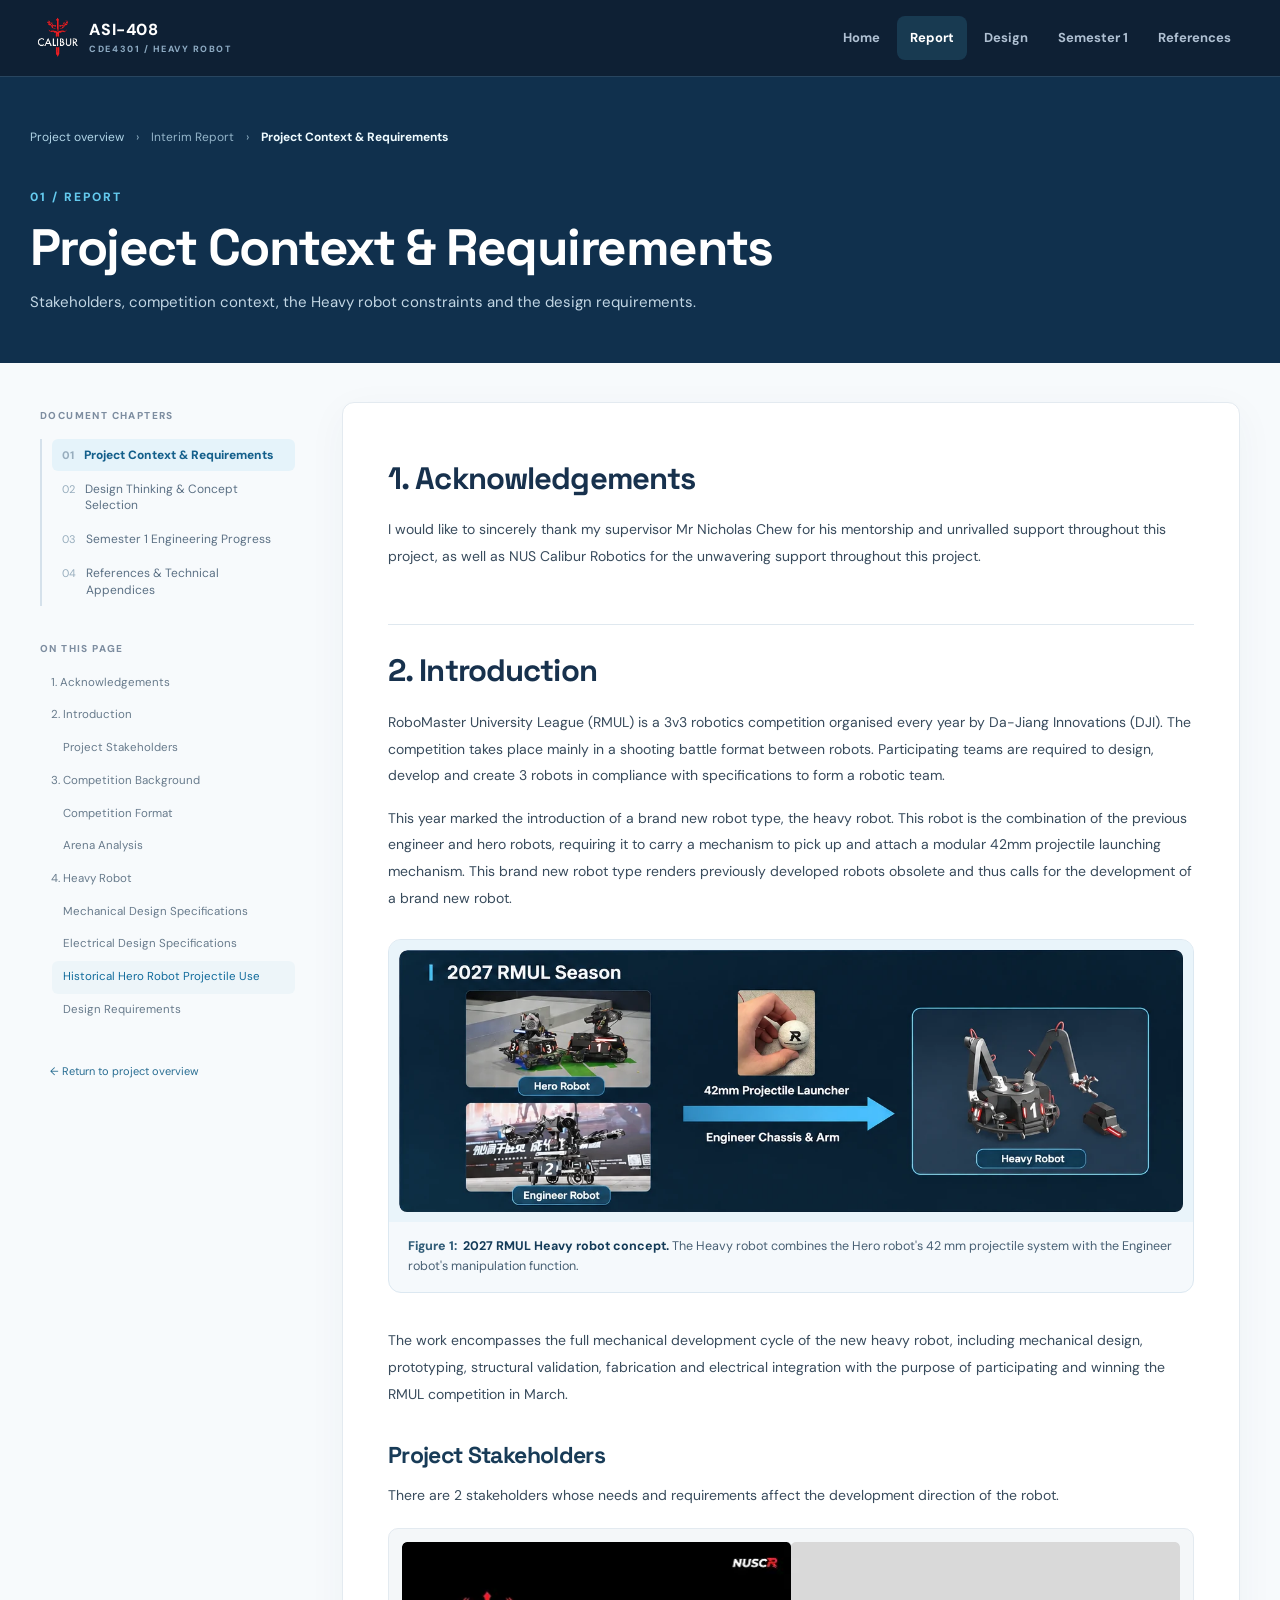
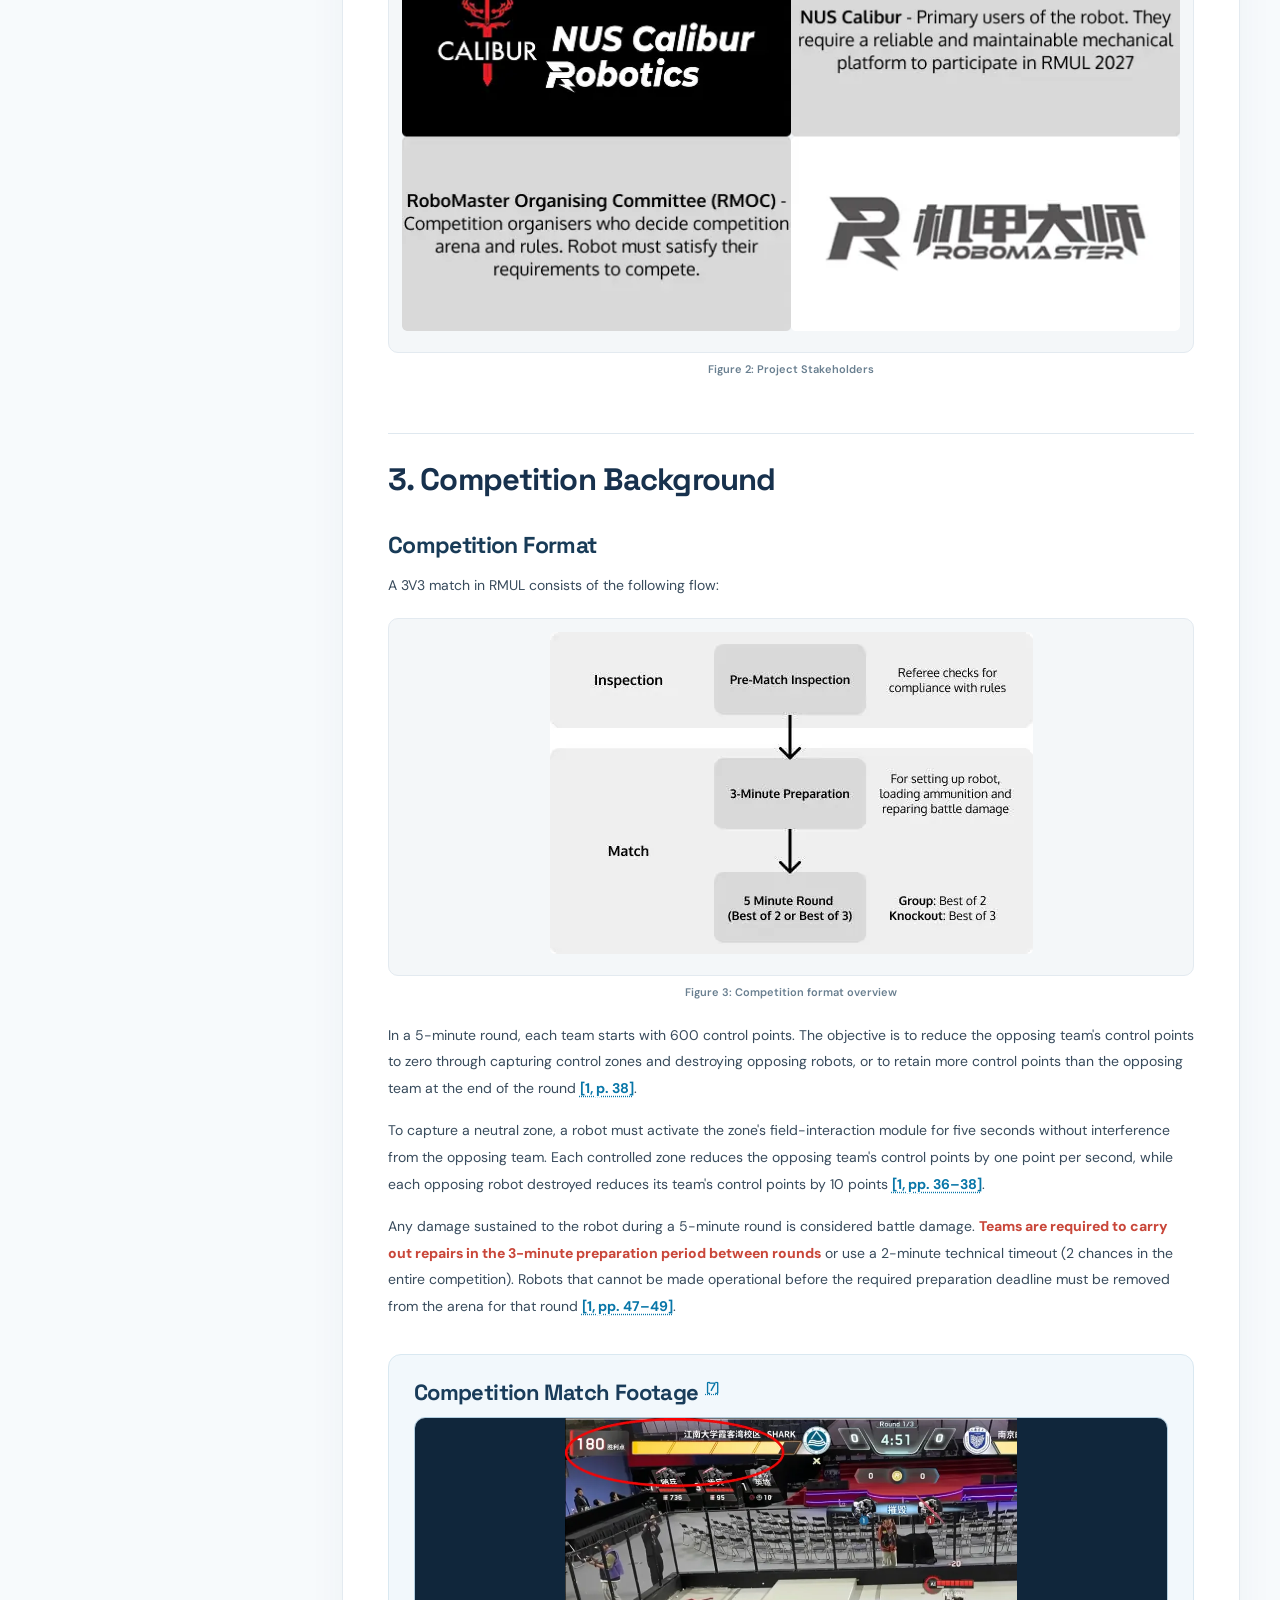
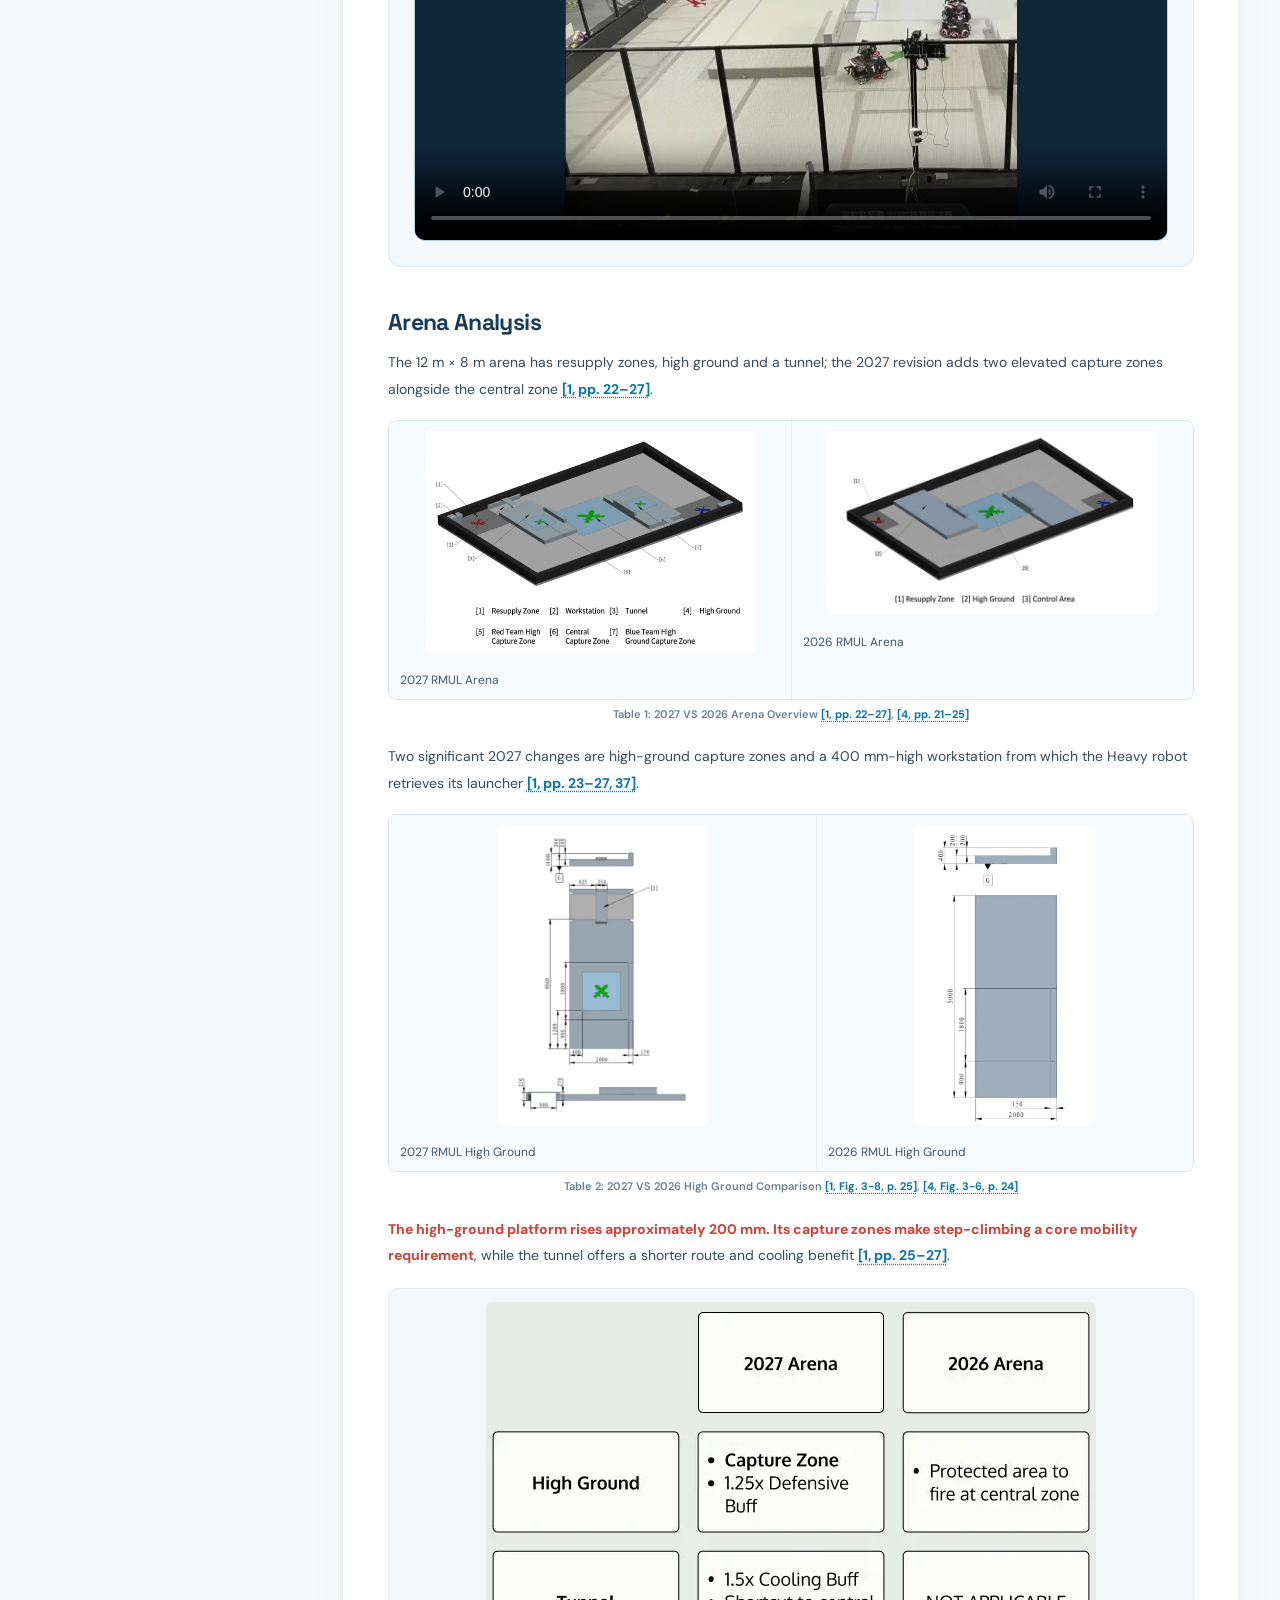
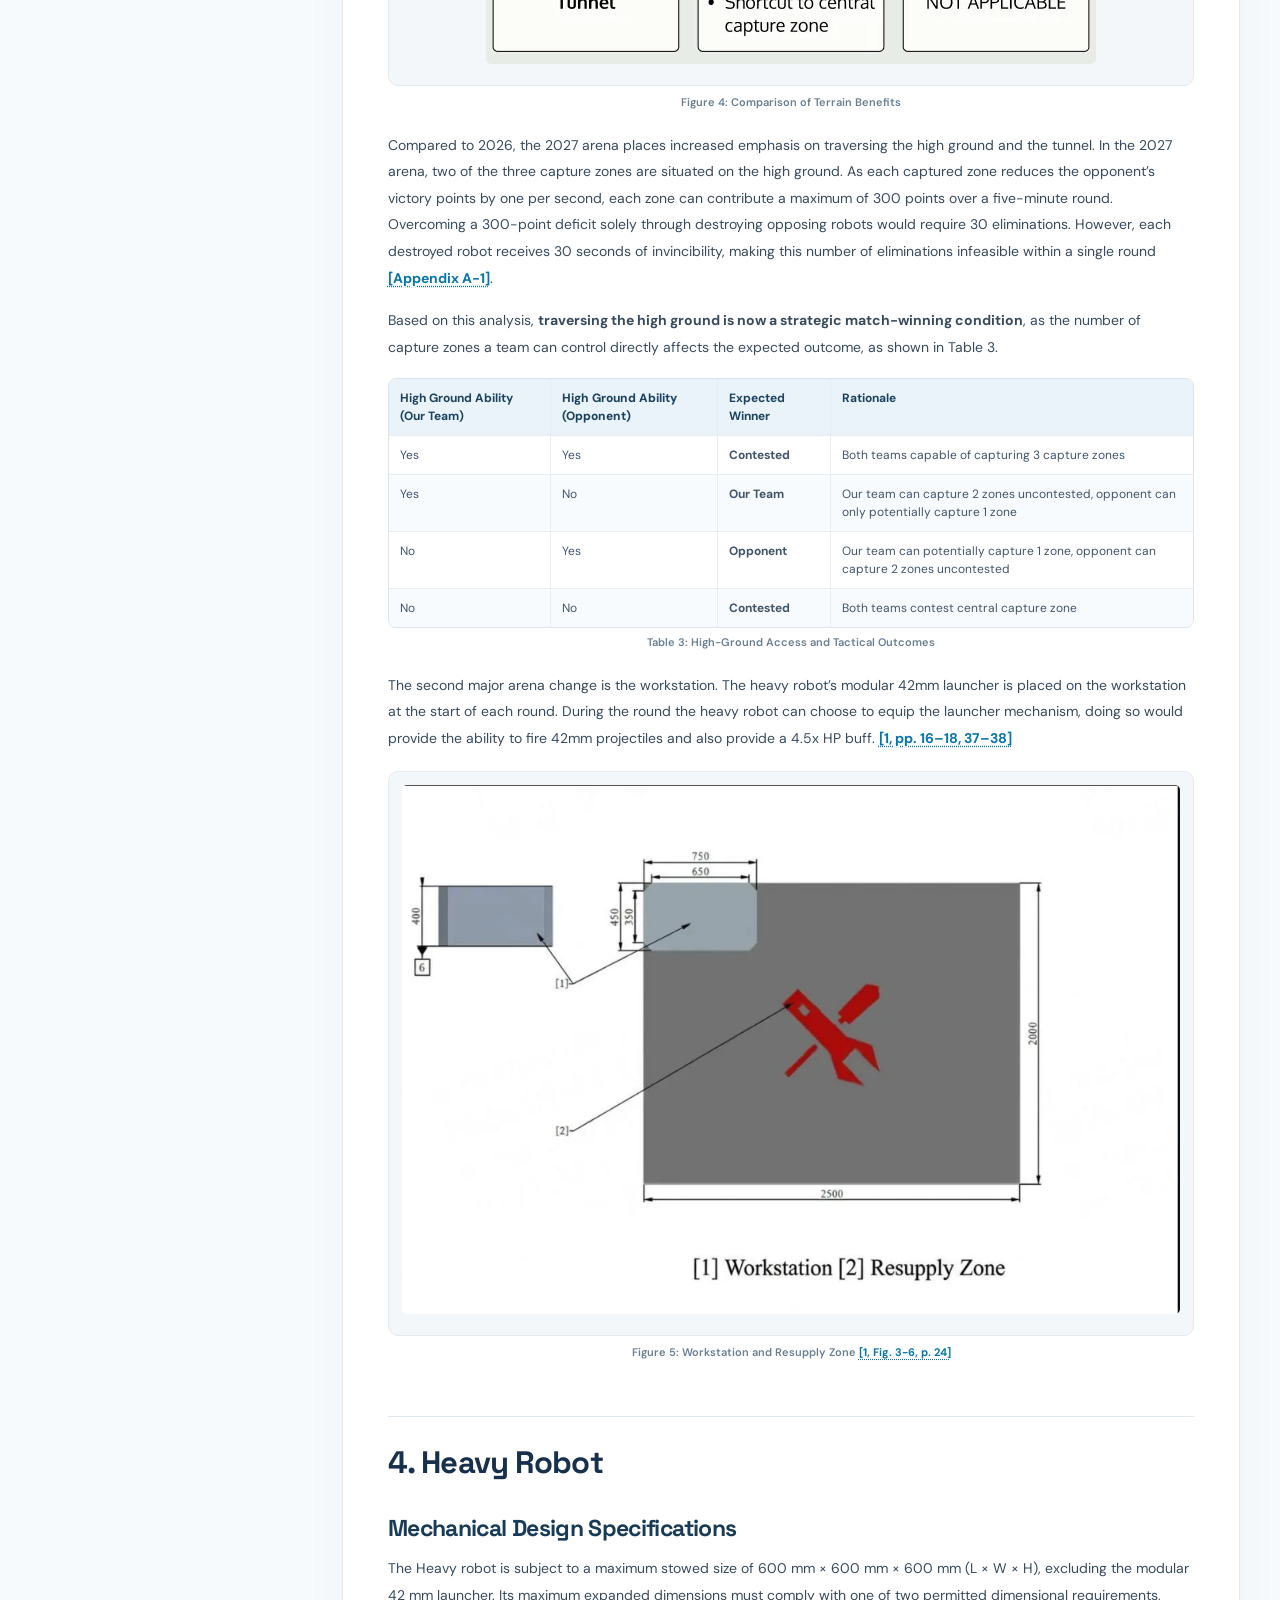
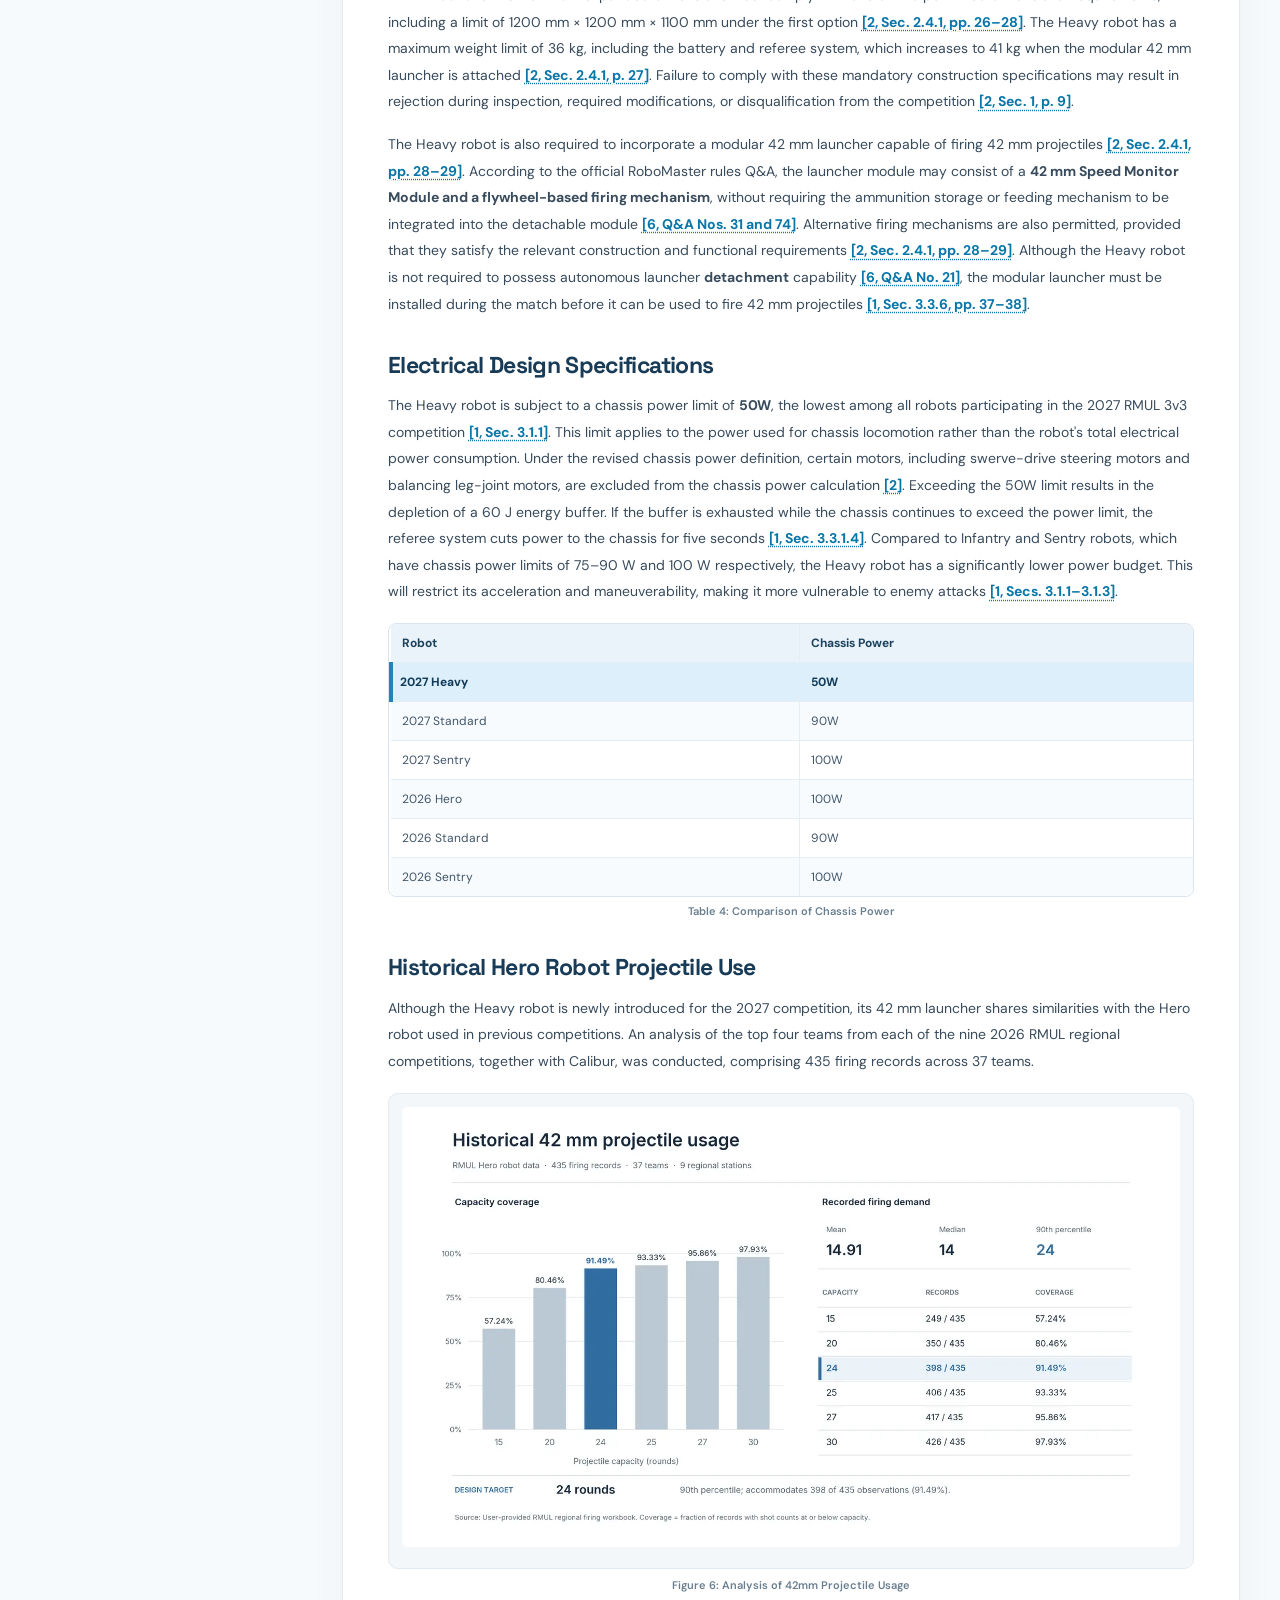
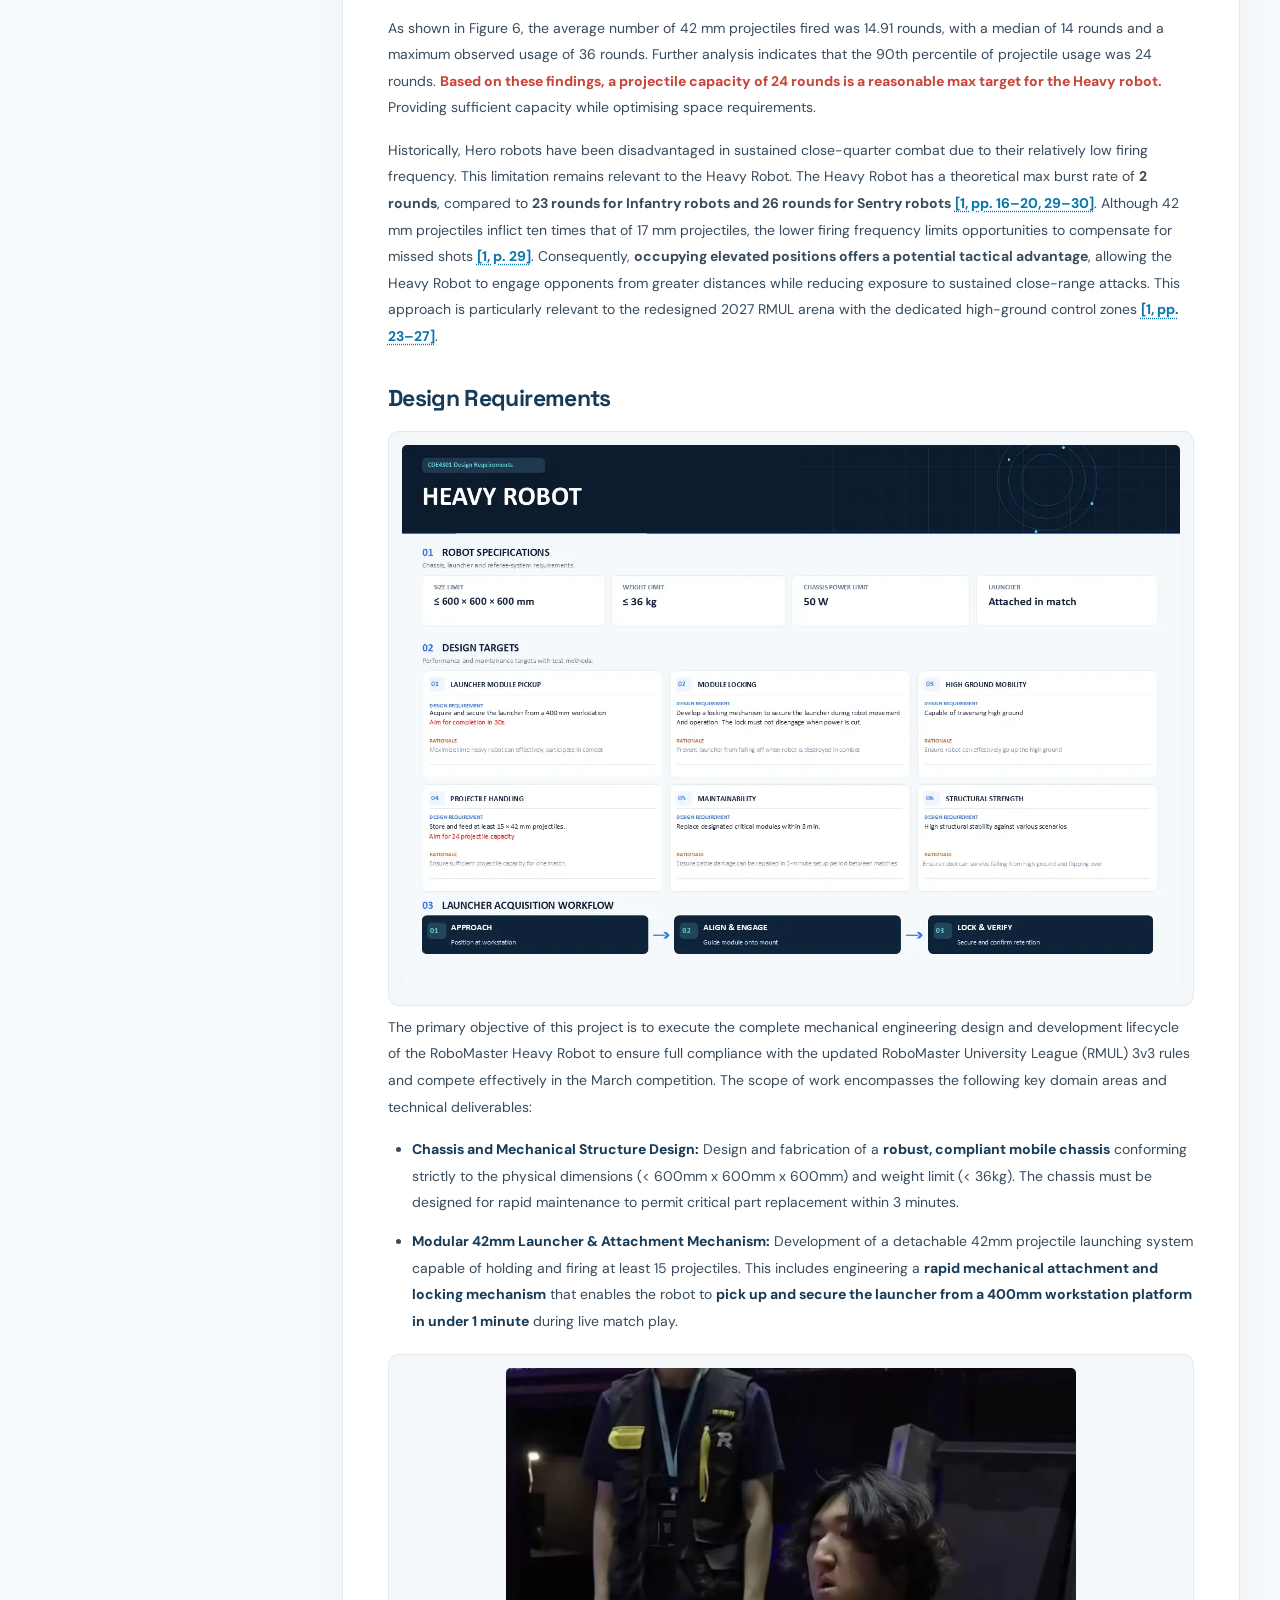
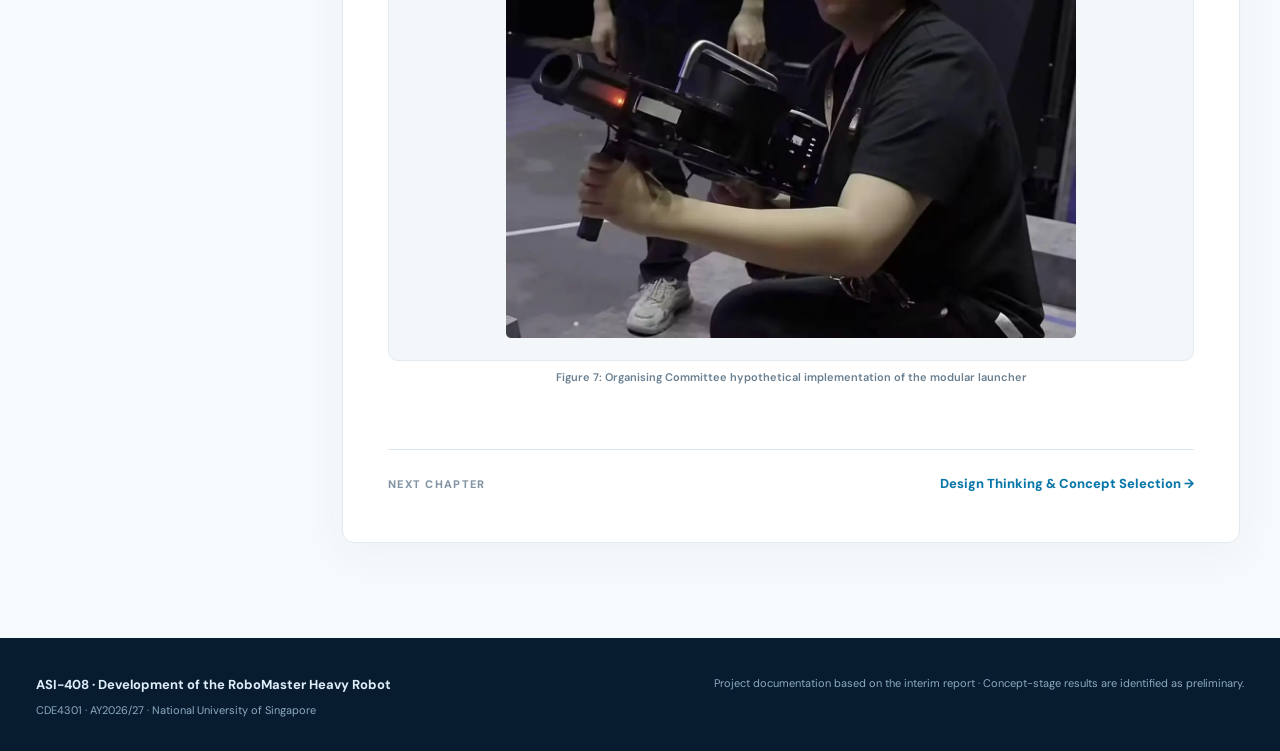
==== commit 51f6fa3c: "Revise Arena Analysis reasoning between Figure 4 and Table 3" ====
--- a/interim-report/index.html
+++ b/interim-report/index.html
@@ -22,7 +22,7 @@
 </video>
 <a class="short-clip-fallback" href="https://www.bilibili.com/video/BV1m5AgzeERu/" target="_blank" rel="noopener noreferrer" aria-label="Watch original RoboMaster match footage" hidden><span class="short-clip-icon" aria-hidden="true">▶</span></a>
 </div>
-</section><h3 class="subsection" id="arena-analysis">Arena Analysis</h3><p class="body-copy">The 12 m × 8 m arena has resupply zones, high ground and a tunnel; the 2027 revision adds two elevated capture zones alongside the central zone <a aria-label="Reference 1" class="cite-link" href="appendices.html#ref-1">[1, pp. 22–27]</a>.</p><div aria-label="Report comparison table" class="table-scroller" role="region" tabindex="0"><table class="doc-table"><tr><td scope="col"><a aria-label="Open full resolution figure" class="figure-link" href="../assets/report-figures/image40.webp" target="_blank"><img alt="Embedded report figure" decoding="async" loading="lazy" src="../assets/report-figures/image40.webp"/></a><br/>2027 RMUL Arena</td><td scope="col"><a aria-label="Open full resolution figure" class="figure-link" href="../assets/report-figures/image28.webp" target="_blank"><img alt="Embedded report figure" decoding="async" loading="lazy" src="../assets/report-figures/image28.webp"/></a><br/>2026 RMUL Arena</td></tr></table></div><p class="caption">Table 1: 2027 VS 2026 Arena Overview <a aria-label="Reference 1" class="cite-link" href="appendices.html#ref-1">[1, pp. 22–27]</a>, <a aria-label="Reference 4" class="cite-link" href="appendices.html#ref-4">[4, pp. 21–25]</a></p><p class="body-copy">Two significant 2027 changes are high-ground capture zones and a 400 mm-high workstation from which the Heavy robot retrieves its launcher <a aria-label="Reference 1" class="cite-link" href="appendices.html#ref-1">[1, pp. 23–27, 37]</a>.</p><div aria-label="Report comparison table" class="table-scroller" role="region" tabindex="0"><table class="doc-table"><tr><td scope="col"><a aria-label="Open full resolution 2027 RMUL High Ground diagram" class="figure-link" href="../assets/report-figures/2027-rmul-high-ground.png" target="_blank" rel="noopener noreferrer"><img alt="2027 RMUL high-ground arena diagram showing 2000 mm width, 4060 mm length, elevation dimensions, and the central control zone" decoding="async" loading="lazy" src="../assets/report-figures/2027-rmul-high-ground.png"/></a><br/>2027 RMUL High Ground</td><td scope="col"><a aria-label="Open full resolution figure" class="figure-link" href="../assets/report-figures/image27.webp" target="_blank"><img alt="Embedded report figure" decoding="async" loading="lazy" src="../assets/report-figures/image27.webp"/></a><br/>2026 RMUL High Ground</td></tr></table></div><p class="caption">Table 2: 2027 VS 2026 High Ground Comparison <a aria-label="Reference 1" class="cite-link" href="appendices.html#ref-1">[1, Fig. 3-8, p. 25]</a>, <a aria-label="Reference 4" class="cite-link" href="appendices.html#ref-4">[4, Fig. 3-6, p. 24]</a></p><p class="body-copy"><strong class="req-highlight">The high-ground platform rises approximately 200 mm. Its capture zones make step-climbing a core mobility requirement</strong>, while the tunnel offers a shorter route and cooling benefit <a aria-label="Reference 1" class="cite-link" href="appendices.html#ref-1">[1, pp. 25–27]</a>.</p><figure class="report-figure"><a aria-label="View original embedded figure" class="figure-link" href="../assets/report-figures/image12.webp" target="_blank"><img alt="Report illustration" loading="lazy" src="../assets/report-figures/image12.webp"/></a></figure><p class="caption">Figure 4: Comparison of Terrain Benefits</p><p class="body-copy">Compared to 2026, the 2027 arena places increased emphasis on traversing the high ground and the tunnel. In the 2027 arena, traversing the high ground is now a strategic match-winning condition whilst traversing the tunnel provided an advantageous cooling buff <a class="cite-link" href="appendices.html#a-1-game-mechanics">[Appendix A-1]</a>.</p><p class="body-copy">2 out of 3 capture zones are situated on the high ground, as all captured zones reduce the opponents victory points by 1, the max number of zones that can be captured directly affects who wins as shown in Table 3. Each capture zone can contribute a maximum of 300 points, to overcome the deficit requires destroying the opponent 30 times, which is practically impossible as after destruction each robot has 30 seconds of invincibility <a class="cite-link" href="appendices.html#a-1-game-mechanics">[Appendix A-1]</a>.</p><div aria-label="Report comparison table" class="table-scroller" role="region" tabindex="0"><table class="doc-table"><tr><th scope="col"><strong>High Ground Ability (Our Team)</strong></th><th scope="col">High Ground Ability (Opponent)</th><th scope="col"><strong>Expected Winner</strong></th><th scope="col"><strong>Rationale</strong></th></tr><tr><td scope="col">Yes</td><td scope="col">Yes</td><td scope="col"><strong>Contested</strong></td><td scope="col">Both teams capable of capturing 3 capture zones</td></tr><tr><td scope="col">Yes</td><td scope="col">No</td><td scope="col"><strong>Our Team</strong></td><td scope="col">Our team can capture 2 zones uncontested, opponent can only potentially capture 1 zone</td></tr><tr><td scope="col">No</td><td scope="col">Yes</td><td scope="col"><strong>Opponent</strong></td><td scope="col">Our team can potentially capture 1 zone, opponent can capture 2 zones uncontested</td></tr><tr><td scope="col">No</td><td scope="col">No</td><td scope="col"><strong>Contested</strong></td><td scope="col">Both teams contest central capture zone</td></tr></table></div><p class="caption">Table 3: High-Ground Access and Tactical Outcomes</p><p class="body-copy">The second major arena change is the workstation. The heavy robot’s modular 42mm launcher is placed on the workstation at the start of each round. During the round the heavy robot can choose to equip the launcher mechanism, doing so would provide the ability to fire 42mm projectiles and also provide a 4.5x HP buff. <a aria-label="Reference 1" class="cite-link" href="appendices.html#ref-1">[1, pp. 16–18, 37–38]</a></p><figure class="report-figure"><a aria-label="View workstation and resupply zone schematic at full resolution" class="figure-link" href="../assets/report-figures/figure5-workstation-resupply.png" target="_blank" rel="noopener noreferrer"><img alt="Workstation and resupply zone diagram showing dimensions and labels [1] Workstation and [2] Resupply Zone" loading="lazy" decoding="async" src="../assets/report-figures/figure5-workstation-resupply.png"/></a></figure><p class="caption">Figure 5: Workstation and Resupply Zone <a aria-label="Reference 1" class="cite-link" href="appendices.html#ref-1">[1, Fig. 3-6, p. 24]</a></p><section class="chapter" id="4-heavy-robot"><h2>4. Heavy Robot</h2></section><h3 class="subsection" id="mechanical-design-specifications">Mechanical Design Specifications</h3><p class="body-copy">The Heavy robot is subject to a maximum stowed size of 600 mm × 600 mm × 600 mm (L × W × H), excluding the modular 42 mm launcher. Its maximum expanded dimensions must comply with one of two permitted dimensional requirements, including a limit of 1200 mm × 1200 mm × 1100 mm under the first option <a aria-label="Reference 2" class="cite-link" href="appendices.html#ref-2">[2, Sec. 2.4.1, pp. 26–28]</a>. The Heavy robot has a maximum weight limit of 36 kg, including the battery and referee system, which increases to 41 kg when the modular 42 mm launcher is attached <a aria-label="Reference 2" class="cite-link" href="appendices.html#ref-2">[2, Sec. 2.4.1, p. 27]</a>. Failure to comply with these mandatory construction specifications may result in rejection during inspection, required modifications, or disqualification from the competition <a aria-label="Reference 2" class="cite-link" href="appendices.html#ref-2">[2, Sec. 1, p. 9]</a>.</p><p class="body-copy">The Heavy robot is also required to incorporate a modular 42 mm launcher capable of firing 42 mm projectiles <a aria-label="Reference 2" class="cite-link" href="appendices.html#ref-2">[2, Sec. 2.4.1, pp. 28–29]</a>. According to the official RoboMaster rules Q&amp;A, the launcher module may consist of a <strong>42 mm Speed Monitor Module and a flywheel-based firing mechanism</strong>, without requiring the ammunition storage or feeding mechanism to be integrated into the detachable module <a aria-label="Reference 6" class="cite-link" href="appendices.html#ref-6">[6, Q&amp;A Nos. 31 and 74]</a>. Alternative firing mechanisms are also permitted, provided that they satisfy the relevant construction and functional requirements <a aria-label="Reference 2" class="cite-link" href="appendices.html#ref-2">[2, Sec. 2.4.1, pp. 28–29]</a>. Although the Heavy robot is not required to possess autonomous launcher <strong>detachment</strong> capability <a aria-label="Reference 6" class="cite-link" href="appendices.html#ref-6">[6, Q&amp;A No. 21]</a>, the modular launcher must be installed during the match before it can be used to fire 42 mm projectiles <a aria-label="Reference 1" class="cite-link" href="appendices.html#ref-1">[1, Sec. 3.3.6, pp. 37–38]</a>.</p><h3 class="subsection" id="electrical-design-specifications">Electrical Design Specifications</h3><p class="body-copy">The Heavy robot is subject to a chassis power limit of <strong>50W</strong>, the lowest among all robots participating in the 2027 RMUL 3v3 competition <a aria-label="Reference 1" class="cite-link" href="appendices.html#ref-1">[1, Sec. 3.1.1]</a>. This limit applies to the power used for chassis locomotion rather than the robot's total electrical power consumption. Under the revised chassis power definition, certain motors, including swerve-drive steering motors and balancing leg-joint motors, are excluded from the chassis power calculation <a aria-label="Reference 2" class="cite-link" href="appendices.html#ref-2">[2]</a>. Exceeding the 50W limit results in the depletion of a 60 J energy buffer. If the buffer is exhausted while the chassis continues to exceed the power limit, the referee system cuts power to the chassis for five seconds <a aria-label="Reference 1" class="cite-link" href="appendices.html#ref-1">[1, Sec. 3.3.1.4]</a>. Compared to Infantry and Sentry robots, which have chassis power limits of 75–90 W and 100 W respectively, the Heavy robot has a significantly lower power budget. This will restrict its acceleration and maneuverability, making it more vulnerable to enemy attacks <a aria-label="Reference 1" class="cite-link" href="appendices.html#ref-1">[1, Secs. 3.1.1–3.1.3]</a>.</p><div aria-label="Report comparison table" class="table-scroller" role="region" tabindex="0"><table class="doc-table"><tr><th scope="col"><strong>Robot</strong></th><th scope="col"><strong>Chassis Power</strong></th></tr><tr class="heavy-robot-power-highlight"><td scope="col"><strong>2027 Heavy</strong></td><td scope="col"><strong>50W</strong></td></tr><tr><td scope="col">2027 Standard</td><td scope="col">90W</td></tr><tr><td scope="col">2027 Sentry</td><td scope="col">100W</td></tr><tr><td scope="col">2026 Hero</td><td scope="col">100W</td></tr><tr><td scope="col">2026 Standard</td><td scope="col">90W</td></tr><tr><td scope="col">2026 Sentry</td><td scope="col">100W</td></tr></table></div><p class="caption">Table 4: Comparison of Chassis Power</p><h3 class="subsection" id="historical-hero-robot-projectile-use">Historical Hero Robot Projectile Use</h3><p class="body-copy">Although the Heavy robot is newly introduced for the 2027 competition, its 42 mm launcher shares similarities with the Hero robot used in previous competitions. An analysis of the top four teams from each of the nine 2026 RMUL regional competitions, together with Calibur, was conducted, comprising 435 firing records across 37 teams.</p><figure class="report-figure"><a aria-label="View original embedded figure" class="figure-link" href="../assets/report-figures/image31.webp" target="_blank"><img alt="Report illustration" loading="lazy" src="../assets/report-figures/image31.webp"/></a></figure><p class="caption">Figure 6: Analysis of 42mm Projectile Usage</p><p class="body-copy">As shown in Figure 6, the average number of 42 mm projectiles fired was 14.91 rounds, with a median of 14 rounds and a maximum observed usage of 36 rounds. Further analysis indicates that the 90th percentile of projectile usage was 24 rounds. <strong class="req-highlight">Based on these findings, a projectile capacity of 24 rounds is a reasonable max target for the Heavy robot.</strong> Providing sufficient capacity while optimising space requirements.</p><p class="body-copy">Historically, Hero robots have been disadvantaged in sustained close-quarter combat due to their relatively low firing frequency. This limitation remains relevant to the Heavy Robot. The Heavy Robot has a theoretical max burst rate of <strong>2 rounds</strong>, compared to <strong>23 rounds for Infantry robots and 26 rounds for Sentry robots</strong> <a aria-label="Reference 1" class="cite-link" href="appendices.html#ref-1">[1, pp. 16–20, 29–30]</a>. Although 42 mm projectiles inflict ten times that of 17 mm projectiles, the lower firing frequency limits opportunities to compensate for missed shots <a aria-label="Reference 1" class="cite-link" href="appendices.html#ref-1">[1, p. 29]</a>. Consequently, <strong>occupying elevated positions offers a potential tactical advantage</strong>, allowing the Heavy Robot to engage opponents from greater distances while reducing exposure to sustained close-range attacks. This approach is particularly relevant to the redesigned 2027 RMUL arena with the dedicated high-ground control zones <a aria-label="Reference 1" class="cite-link" href="appendices.html#ref-1">[1, pp. 23–27]</a>.</p><h3 class="subsection" id="design-requirements">Design Requirements</h3><figure class="report-figure"><a aria-label="View original embedded figure" class="figure-link" href="../assets/report-figures/image38.webp" target="_blank"><img alt="Report illustration" loading="lazy" src="../assets/report-figures/image38.webp"/></a></figure><p class="body-copy">The primary objective of this project is to execute the complete mechanical engineering design and development lifecycle of the RoboMaster Heavy Robot to ensure full compliance with the updated RoboMaster University League (RMUL) 3v3 rules and compete effectively in the March competition. The scope of work encompasses the following key domain areas and technical deliverables:</p><ul class="design-requirements-list"><li><strong>Chassis and Mechanical Structure Design:</strong> Design and fabrication of a <strong class="req-highlight">robust, compliant mobile chassis</strong> conforming strictly to the physical dimensions (&lt; 600mm x 600mm x 600mm) and weight limit (&lt; 36kg). The chassis must be designed for rapid maintenance to permit critical part replacement within 3 minutes.</li><li><strong>Modular 42mm Launcher &amp; Attachment Mechanism:</strong> Development of a detachable 42mm projectile launching system capable of holding and firing at least 15 projectiles. This includes engineering a <strong class="req-highlight">rapid mechanical attachment and locking mechanism</strong> that enables the robot to <strong class="req-highlight">pick up and secure the launcher from a 400mm workstation platform in under 1 minute</strong> during live match play.</li></ul><figure class="report-figure"><a aria-label="View original embedded figure" class="figure-link" href="../assets/report-figures/image9.webp" target="_blank"><img alt="Report illustration" loading="lazy" src="../assets/report-figures/image9.webp"/></a></figure><p class="caption">Figure 7: Organising Committee hypothetical implementation of the modular launcher</p>
+</section><h3 class="subsection" id="arena-analysis">Arena Analysis</h3><p class="body-copy">The 12 m × 8 m arena has resupply zones, high ground and a tunnel; the 2027 revision adds two elevated capture zones alongside the central zone <a aria-label="Reference 1" class="cite-link" href="appendices.html#ref-1">[1, pp. 22–27]</a>.</p><div aria-label="Report comparison table" class="table-scroller" role="region" tabindex="0"><table class="doc-table"><tr><td scope="col"><a aria-label="Open full resolution figure" class="figure-link" href="../assets/report-figures/image40.webp" target="_blank"><img alt="Embedded report figure" decoding="async" loading="lazy" src="../assets/report-figures/image40.webp"/></a><br/>2027 RMUL Arena</td><td scope="col"><a aria-label="Open full resolution figure" class="figure-link" href="../assets/report-figures/image28.webp" target="_blank"><img alt="Embedded report figure" decoding="async" loading="lazy" src="../assets/report-figures/image28.webp"/></a><br/>2026 RMUL Arena</td></tr></table></div><p class="caption">Table 1: 2027 VS 2026 Arena Overview <a aria-label="Reference 1" class="cite-link" href="appendices.html#ref-1">[1, pp. 22–27]</a>, <a aria-label="Reference 4" class="cite-link" href="appendices.html#ref-4">[4, pp. 21–25]</a></p><p class="body-copy">Two significant 2027 changes are high-ground capture zones and a 400 mm-high workstation from which the Heavy robot retrieves its launcher <a aria-label="Reference 1" class="cite-link" href="appendices.html#ref-1">[1, pp. 23–27, 37]</a>.</p><div aria-label="Report comparison table" class="table-scroller" role="region" tabindex="0"><table class="doc-table"><tr><td scope="col"><a aria-label="Open full resolution 2027 RMUL High Ground diagram" class="figure-link" href="../assets/report-figures/2027-rmul-high-ground.png" target="_blank" rel="noopener noreferrer"><img alt="2027 RMUL high-ground arena diagram showing 2000 mm width, 4060 mm length, elevation dimensions, and the central control zone" decoding="async" loading="lazy" src="../assets/report-figures/2027-rmul-high-ground.png"/></a><br/>2027 RMUL High Ground</td><td scope="col"><a aria-label="Open full resolution figure" class="figure-link" href="../assets/report-figures/image27.webp" target="_blank"><img alt="Embedded report figure" decoding="async" loading="lazy" src="../assets/report-figures/image27.webp"/></a><br/>2026 RMUL High Ground</td></tr></table></div><p class="caption">Table 2: 2027 VS 2026 High Ground Comparison <a aria-label="Reference 1" class="cite-link" href="appendices.html#ref-1">[1, Fig. 3-8, p. 25]</a>, <a aria-label="Reference 4" class="cite-link" href="appendices.html#ref-4">[4, Fig. 3-6, p. 24]</a></p><p class="body-copy"><strong class="req-highlight">The high-ground platform rises approximately 200 mm. Its capture zones make step-climbing a core mobility requirement</strong>, while the tunnel offers a shorter route and cooling benefit <a aria-label="Reference 1" class="cite-link" href="appendices.html#ref-1">[1, pp. 25–27]</a>.</p><figure class="report-figure"><a aria-label="View original embedded figure" class="figure-link" href="../assets/report-figures/image12.webp" target="_blank"><img alt="Report illustration" loading="lazy" src="../assets/report-figures/image12.webp"/></a></figure><p class="caption">Figure 4: Comparison of Terrain Benefits</p><p class="body-copy">Compared to 2026, the 2027 arena places increased emphasis on traversing the high ground and the tunnel. In the 2027 arena, two of the three capture zones are situated on the high ground. As each captured zone reduces the opponent’s victory points by one per second, each zone can contribute a maximum of 300 points over a five-minute round. Overcoming a 300-point deficit solely through destroying opposing robots would require 30 eliminations. However, each destroyed robot receives 30 seconds of invincibility, making this number of eliminations infeasible within a single round <a class="cite-link" href="appendices.html#a-1-game-mechanics">[Appendix A-1]</a>.</p><p class="body-copy">Based on this analysis, <strong>traversing the high ground is now a strategic match-winning condition</strong>, as the number of capture zones a team can control directly affects the expected outcome, as shown in Table 3.</p><div aria-label="Report comparison table" class="table-scroller" role="region" tabindex="0"><table class="doc-table"><tr><th scope="col"><strong>High Ground Ability (Our Team)</strong></th><th scope="col">High Ground Ability (Opponent)</th><th scope="col"><strong>Expected Winner</strong></th><th scope="col"><strong>Rationale</strong></th></tr><tr><td scope="col">Yes</td><td scope="col">Yes</td><td scope="col"><strong>Contested</strong></td><td scope="col">Both teams capable of capturing 3 capture zones</td></tr><tr><td scope="col">Yes</td><td scope="col">No</td><td scope="col"><strong>Our Team</strong></td><td scope="col">Our team can capture 2 zones uncontested, opponent can only potentially capture 1 zone</td></tr><tr><td scope="col">No</td><td scope="col">Yes</td><td scope="col"><strong>Opponent</strong></td><td scope="col">Our team can potentially capture 1 zone, opponent can capture 2 zones uncontested</td></tr><tr><td scope="col">No</td><td scope="col">No</td><td scope="col"><strong>Contested</strong></td><td scope="col">Both teams contest central capture zone</td></tr></table></div><p class="caption">Table 3: High-Ground Access and Tactical Outcomes</p><p class="body-copy">The second major arena change is the workstation. The heavy robot’s modular 42mm launcher is placed on the workstation at the start of each round. During the round the heavy robot can choose to equip the launcher mechanism, doing so would provide the ability to fire 42mm projectiles and also provide a 4.5x HP buff. <a aria-label="Reference 1" class="cite-link" href="appendices.html#ref-1">[1, pp. 16–18, 37–38]</a></p><figure class="report-figure"><a aria-label="View workstation and resupply zone schematic at full resolution" class="figure-link" href="../assets/report-figures/figure5-workstation-resupply.png" target="_blank" rel="noopener noreferrer"><img alt="Workstation and resupply zone diagram showing dimensions and labels [1] Workstation and [2] Resupply Zone" loading="lazy" decoding="async" src="../assets/report-figures/figure5-workstation-resupply.png"/></a></figure><p class="caption">Figure 5: Workstation and Resupply Zone <a aria-label="Reference 1" class="cite-link" href="appendices.html#ref-1">[1, Fig. 3-6, p. 24]</a></p><section class="chapter" id="4-heavy-robot"><h2>4. Heavy Robot</h2></section><h3 class="subsection" id="mechanical-design-specifications">Mechanical Design Specifications</h3><p class="body-copy">The Heavy robot is subject to a maximum stowed size of 600 mm × 600 mm × 600 mm (L × W × H), excluding the modular 42 mm launcher. Its maximum expanded dimensions must comply with one of two permitted dimensional requirements, including a limit of 1200 mm × 1200 mm × 1100 mm under the first option <a aria-label="Reference 2" class="cite-link" href="appendices.html#ref-2">[2, Sec. 2.4.1, pp. 26–28]</a>. The Heavy robot has a maximum weight limit of 36 kg, including the battery and referee system, which increases to 41 kg when the modular 42 mm launcher is attached <a aria-label="Reference 2" class="cite-link" href="appendices.html#ref-2">[2, Sec. 2.4.1, p. 27]</a>. Failure to comply with these mandatory construction specifications may result in rejection during inspection, required modifications, or disqualification from the competition <a aria-label="Reference 2" class="cite-link" href="appendices.html#ref-2">[2, Sec. 1, p. 9]</a>.</p><p class="body-copy">The Heavy robot is also required to incorporate a modular 42 mm launcher capable of firing 42 mm projectiles <a aria-label="Reference 2" class="cite-link" href="appendices.html#ref-2">[2, Sec. 2.4.1, pp. 28–29]</a>. According to the official RoboMaster rules Q&amp;A, the launcher module may consist of a <strong>42 mm Speed Monitor Module and a flywheel-based firing mechanism</strong>, without requiring the ammunition storage or feeding mechanism to be integrated into the detachable module <a aria-label="Reference 6" class="cite-link" href="appendices.html#ref-6">[6, Q&amp;A Nos. 31 and 74]</a>. Alternative firing mechanisms are also permitted, provided that they satisfy the relevant construction and functional requirements <a aria-label="Reference 2" class="cite-link" href="appendices.html#ref-2">[2, Sec. 2.4.1, pp. 28–29]</a>. Although the Heavy robot is not required to possess autonomous launcher <strong>detachment</strong> capability <a aria-label="Reference 6" class="cite-link" href="appendices.html#ref-6">[6, Q&amp;A No. 21]</a>, the modular launcher must be installed during the match before it can be used to fire 42 mm projectiles <a aria-label="Reference 1" class="cite-link" href="appendices.html#ref-1">[1, Sec. 3.3.6, pp. 37–38]</a>.</p><h3 class="subsection" id="electrical-design-specifications">Electrical Design Specifications</h3><p class="body-copy">The Heavy robot is subject to a chassis power limit of <strong>50W</strong>, the lowest among all robots participating in the 2027 RMUL 3v3 competition <a aria-label="Reference 1" class="cite-link" href="appendices.html#ref-1">[1, Sec. 3.1.1]</a>. This limit applies to the power used for chassis locomotion rather than the robot's total electrical power consumption. Under the revised chassis power definition, certain motors, including swerve-drive steering motors and balancing leg-joint motors, are excluded from the chassis power calculation <a aria-label="Reference 2" class="cite-link" href="appendices.html#ref-2">[2]</a>. Exceeding the 50W limit results in the depletion of a 60 J energy buffer. If the buffer is exhausted while the chassis continues to exceed the power limit, the referee system cuts power to the chassis for five seconds <a aria-label="Reference 1" class="cite-link" href="appendices.html#ref-1">[1, Sec. 3.3.1.4]</a>. Compared to Infantry and Sentry robots, which have chassis power limits of 75–90 W and 100 W respectively, the Heavy robot has a significantly lower power budget. This will restrict its acceleration and maneuverability, making it more vulnerable to enemy attacks <a aria-label="Reference 1" class="cite-link" href="appendices.html#ref-1">[1, Secs. 3.1.1–3.1.3]</a>.</p><div aria-label="Report comparison table" class="table-scroller" role="region" tabindex="0"><table class="doc-table"><tr><th scope="col"><strong>Robot</strong></th><th scope="col"><strong>Chassis Power</strong></th></tr><tr class="heavy-robot-power-highlight"><td scope="col"><strong>2027 Heavy</strong></td><td scope="col"><strong>50W</strong></td></tr><tr><td scope="col">2027 Standard</td><td scope="col">90W</td></tr><tr><td scope="col">2027 Sentry</td><td scope="col">100W</td></tr><tr><td scope="col">2026 Hero</td><td scope="col">100W</td></tr><tr><td scope="col">2026 Standard</td><td scope="col">90W</td></tr><tr><td scope="col">2026 Sentry</td><td scope="col">100W</td></tr></table></div><p class="caption">Table 4: Comparison of Chassis Power</p><h3 class="subsection" id="historical-hero-robot-projectile-use">Historical Hero Robot Projectile Use</h3><p class="body-copy">Although the Heavy robot is newly introduced for the 2027 competition, its 42 mm launcher shares similarities with the Hero robot used in previous competitions. An analysis of the top four teams from each of the nine 2026 RMUL regional competitions, together with Calibur, was conducted, comprising 435 firing records across 37 teams.</p><figure class="report-figure"><a aria-label="View original embedded figure" class="figure-link" href="../assets/report-figures/image31.webp" target="_blank"><img alt="Report illustration" loading="lazy" src="../assets/report-figures/image31.webp"/></a></figure><p class="caption">Figure 6: Analysis of 42mm Projectile Usage</p><p class="body-copy">As shown in Figure 6, the average number of 42 mm projectiles fired was 14.91 rounds, with a median of 14 rounds and a maximum observed usage of 36 rounds. Further analysis indicates that the 90th percentile of projectile usage was 24 rounds. <strong class="req-highlight">Based on these findings, a projectile capacity of 24 rounds is a reasonable max target for the Heavy robot.</strong> Providing sufficient capacity while optimising space requirements.</p><p class="body-copy">Historically, Hero robots have been disadvantaged in sustained close-quarter combat due to their relatively low firing frequency. This limitation remains relevant to the Heavy Robot. The Heavy Robot has a theoretical max burst rate of <strong>2 rounds</strong>, compared to <strong>23 rounds for Infantry robots and 26 rounds for Sentry robots</strong> <a aria-label="Reference 1" class="cite-link" href="appendices.html#ref-1">[1, pp. 16–20, 29–30]</a>. Although 42 mm projectiles inflict ten times that of 17 mm projectiles, the lower firing frequency limits opportunities to compensate for missed shots <a aria-label="Reference 1" class="cite-link" href="appendices.html#ref-1">[1, p. 29]</a>. Consequently, <strong>occupying elevated positions offers a potential tactical advantage</strong>, allowing the Heavy Robot to engage opponents from greater distances while reducing exposure to sustained close-range attacks. This approach is particularly relevant to the redesigned 2027 RMUL arena with the dedicated high-ground control zones <a aria-label="Reference 1" class="cite-link" href="appendices.html#ref-1">[1, pp. 23–27]</a>.</p><h3 class="subsection" id="design-requirements">Design Requirements</h3><figure class="report-figure"><a aria-label="View original embedded figure" class="figure-link" href="../assets/report-figures/image38.webp" target="_blank"><img alt="Report illustration" loading="lazy" src="../assets/report-figures/image38.webp"/></a></figure><p class="body-copy">The primary objective of this project is to execute the complete mechanical engineering design and development lifecycle of the RoboMaster Heavy Robot to ensure full compliance with the updated RoboMaster University League (RMUL) 3v3 rules and compete effectively in the March competition. The scope of work encompasses the following key domain areas and technical deliverables:</p><ul class="design-requirements-list"><li><strong>Chassis and Mechanical Structure Design:</strong> Design and fabrication of a <strong class="req-highlight">robust, compliant mobile chassis</strong> conforming strictly to the physical dimensions (&lt; 600mm x 600mm x 600mm) and weight limit (&lt; 36kg). The chassis must be designed for rapid maintenance to permit critical part replacement within 3 minutes.</li><li><strong>Modular 42mm Launcher &amp; Attachment Mechanism:</strong> Development of a detachable 42mm projectile launching system capable of holding and firing at least 15 projectiles. This includes engineering a <strong class="req-highlight">rapid mechanical attachment and locking mechanism</strong> that enables the robot to <strong class="req-highlight">pick up and secure the launcher from a 400mm workstation platform in under 1 minute</strong> during live match play.</li></ul><figure class="report-figure"><a aria-label="View original embedded figure" class="figure-link" href="../assets/report-figures/image9.webp" target="_blank"><img alt="Report illustration" loading="lazy" src="../assets/report-figures/image9.webp"/></a></figure><p class="caption">Figure 7: Organising Committee hypothetical implementation of the modular launcher</p>
 <nav aria-label="Next report chapter" class="report-next"><span>NEXT CHAPTER</span><a href="design.html">Design Thinking &amp; Concept Selection →</a></nav>
 </article></div></main><footer class="site-footer"><div class="footer-inner"><div><strong>ASI-408 · Development of the RoboMaster Heavy Robot</strong><p>CDE4301 · AY2026/27 · National University of Singapore</p></div><div><p>Project documentation based on the interim report · Concept-stage results are identified as preliminary.</p></div></div></footer><button aria-label="Back to top" class="scroll-top" title="Back to top">↑</button>
 <script defer="" src="../site.js"></script></body></html>
--- a/styles.css
+++ b/styles.css
@@ -271,3 +271,6 @@
  .grabbing-concepts-table td,.grabbing-concepts-table th{padding:11px 10px}
  .grabbing-concepts-table .grabbing-concept-visual img{height:93px}
 }
+
+/* Highlight one evidence-backed passage per design requirement in the interim report. */
+.req-highlight{font-weight:800;color:#c9473a;background:none;text-decoration:none;border:0;box-shadow:none}
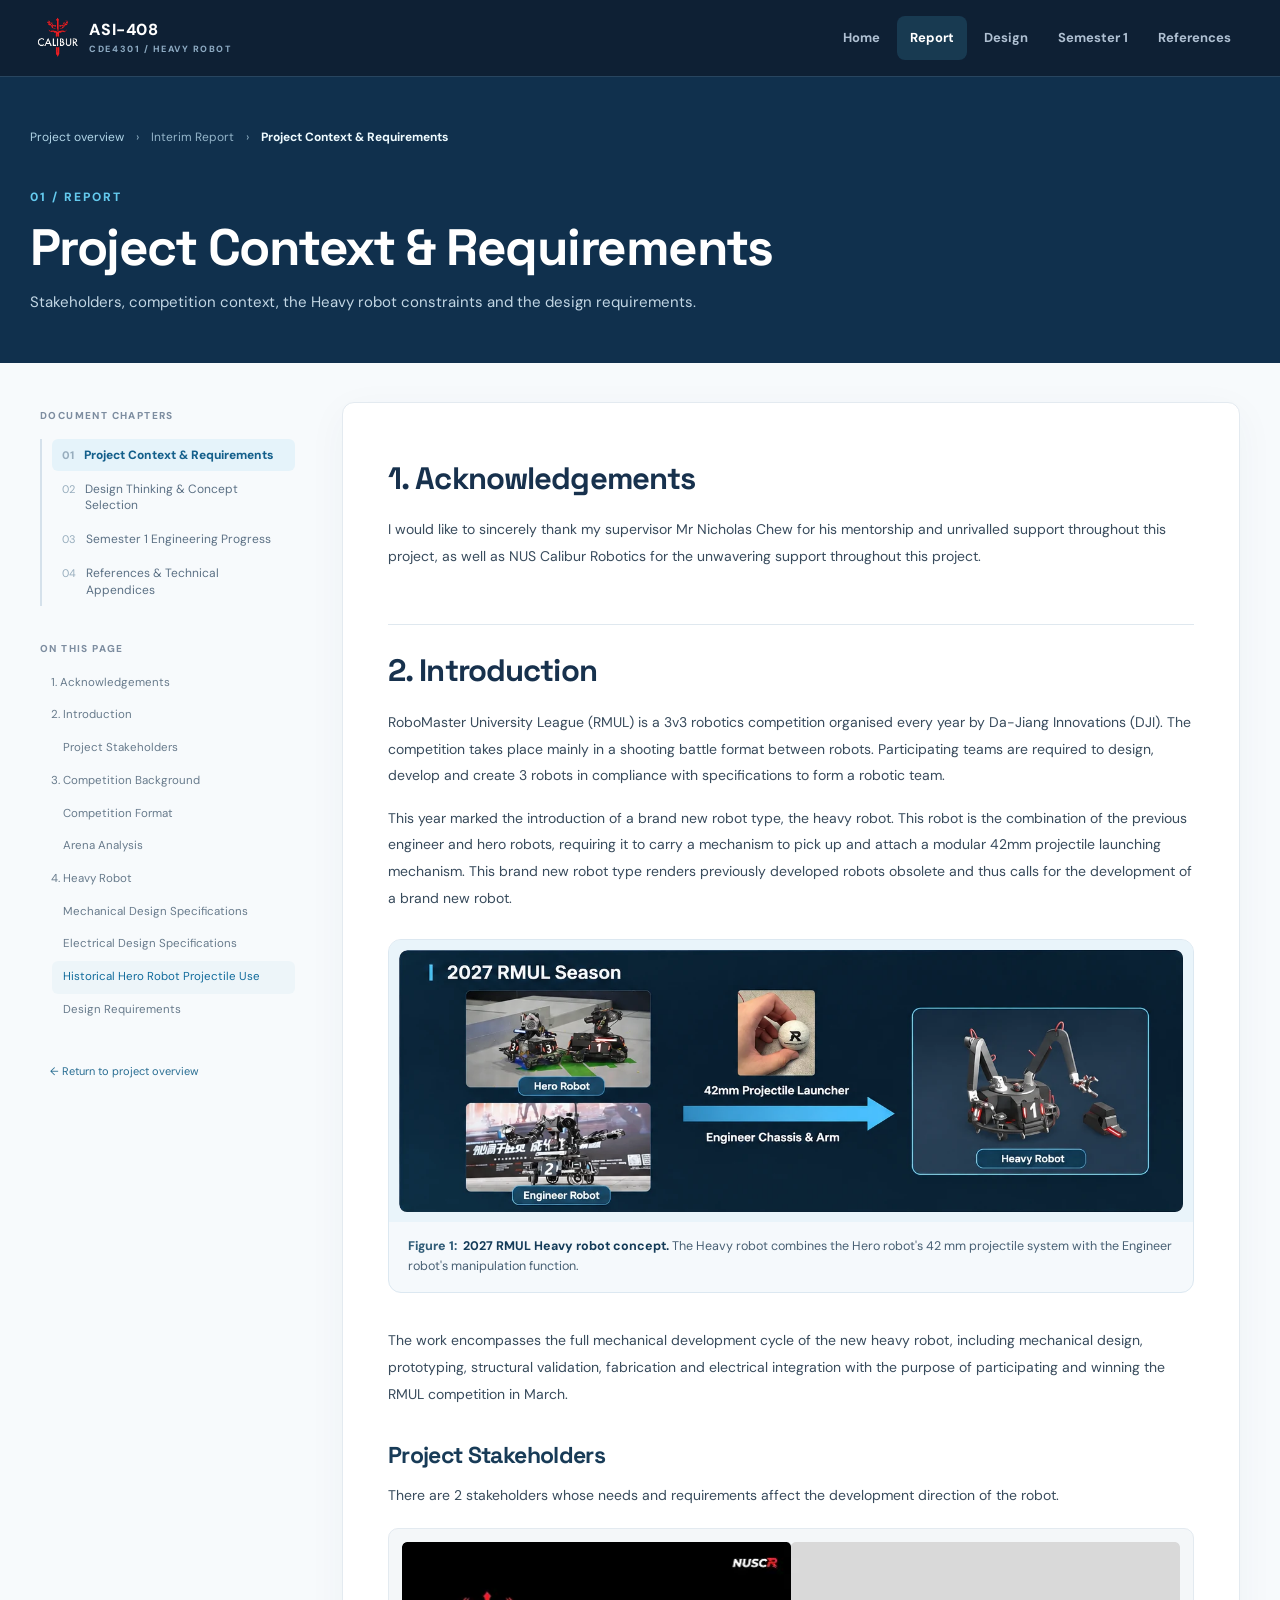
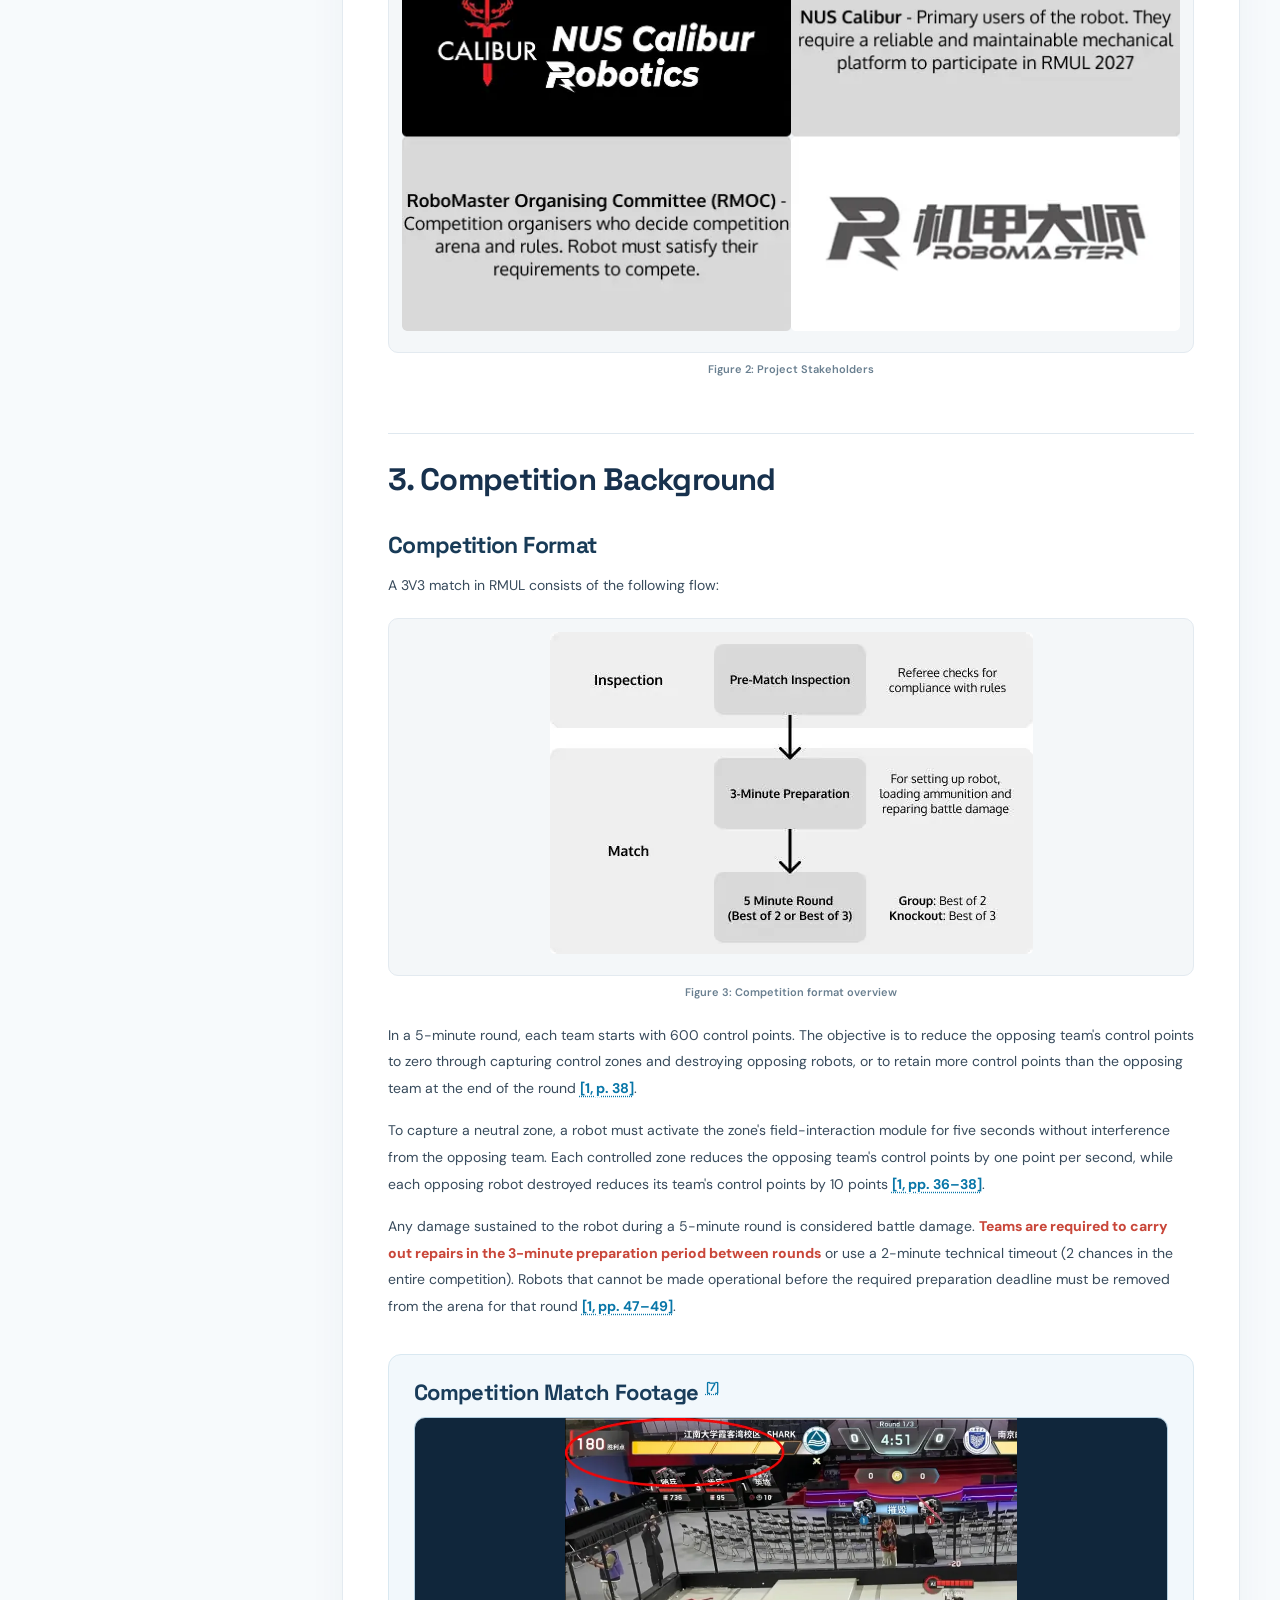
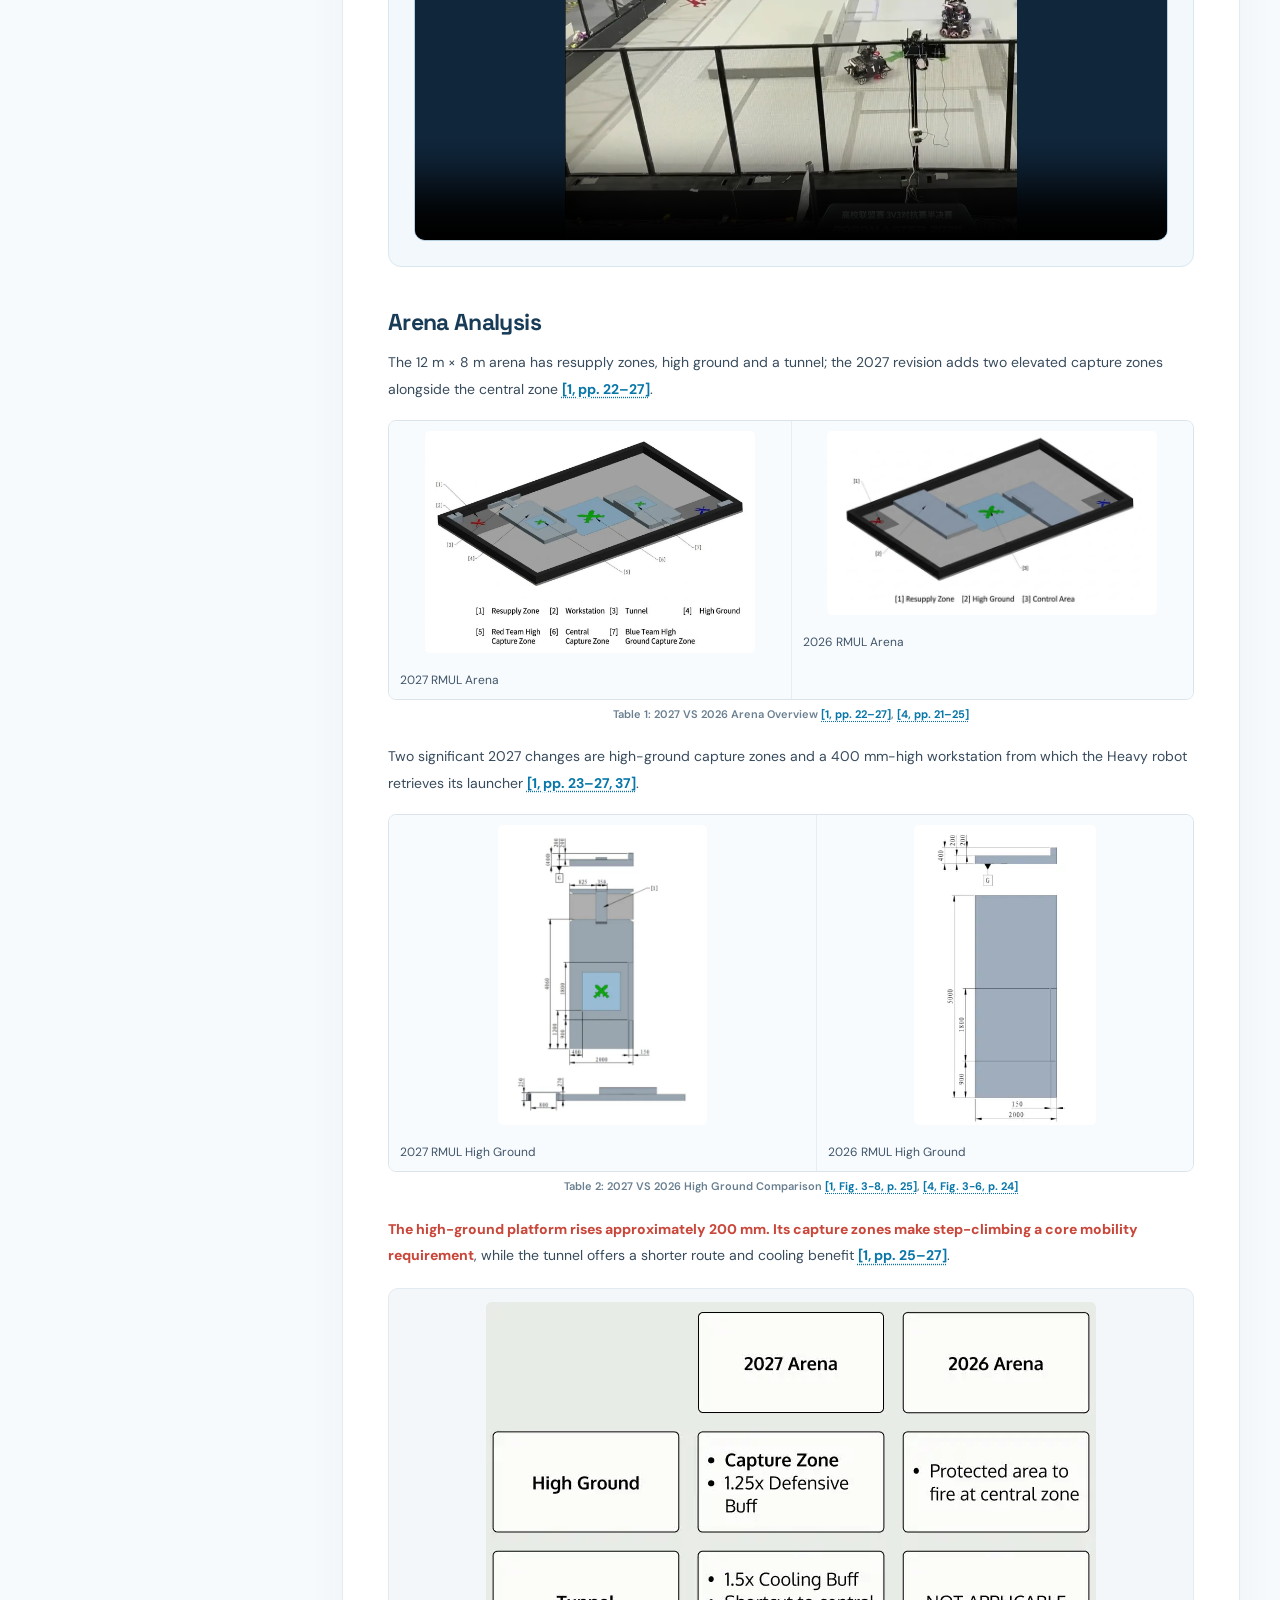
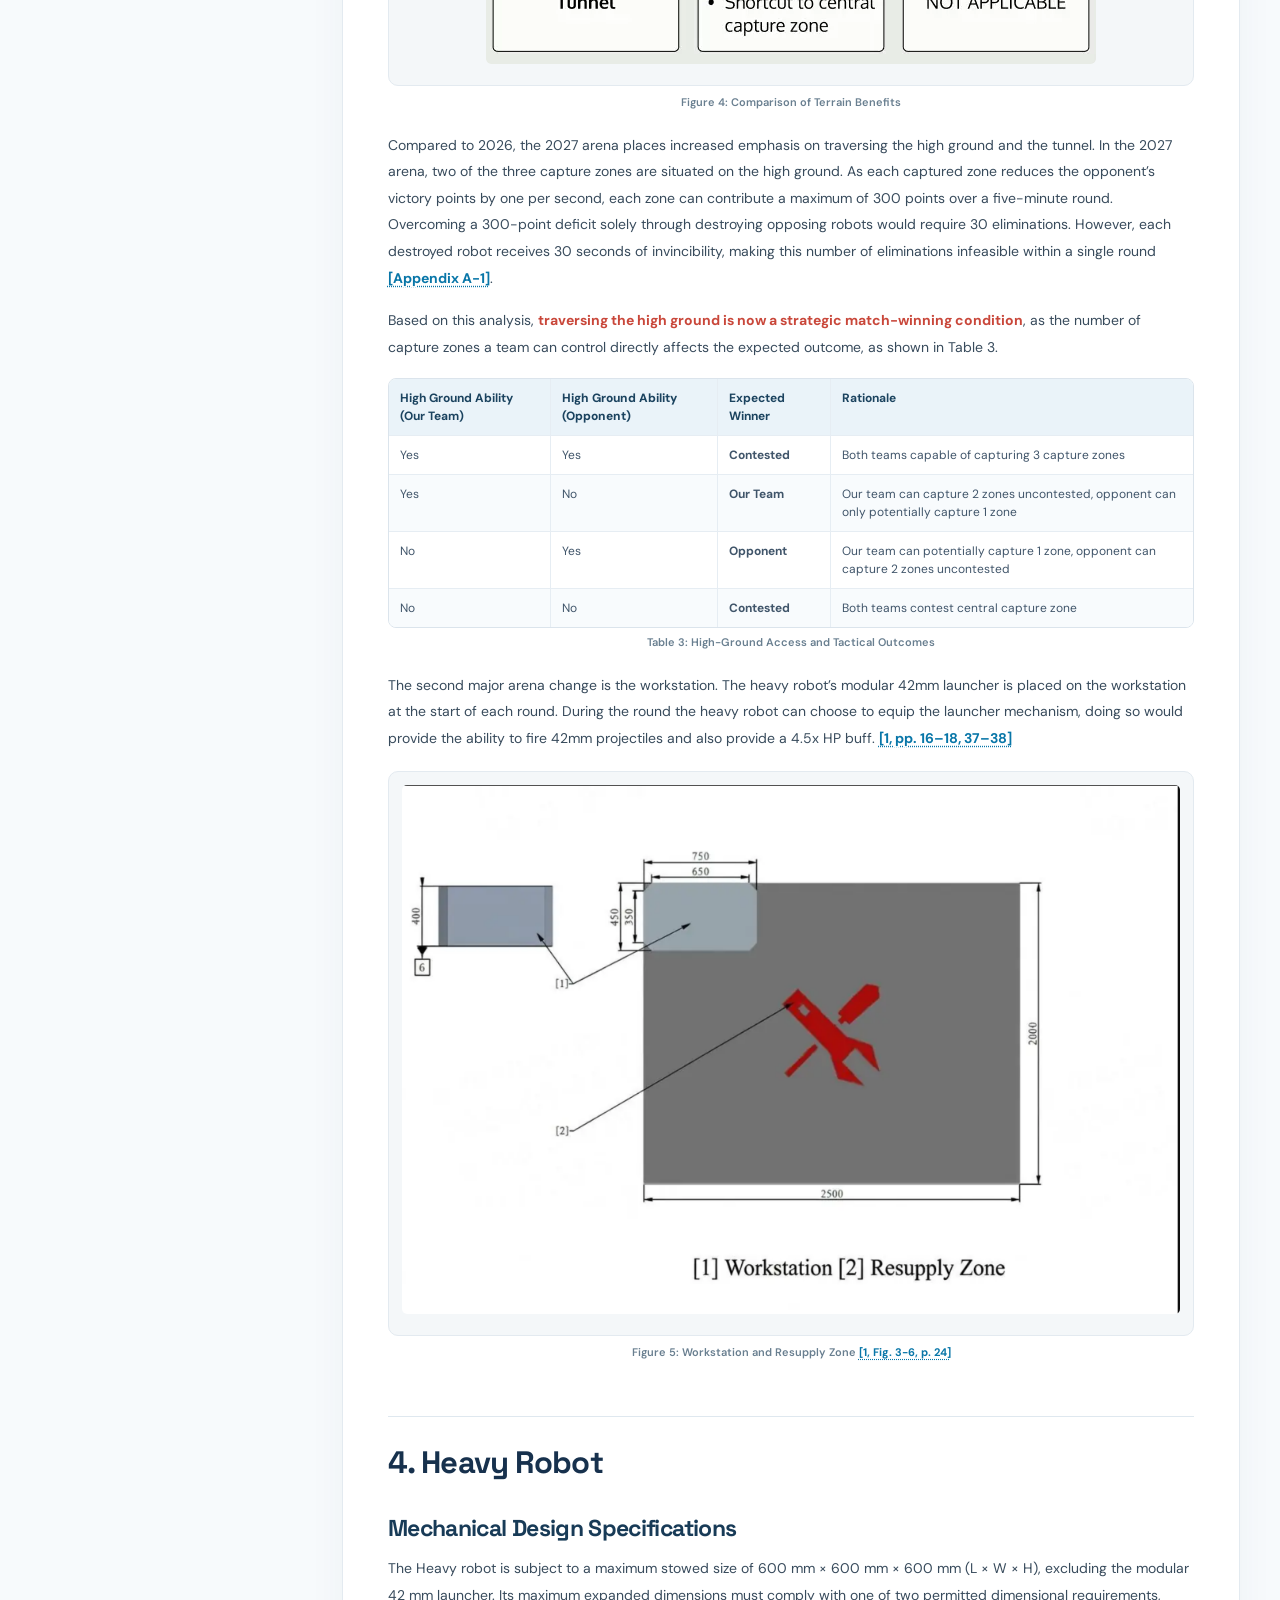
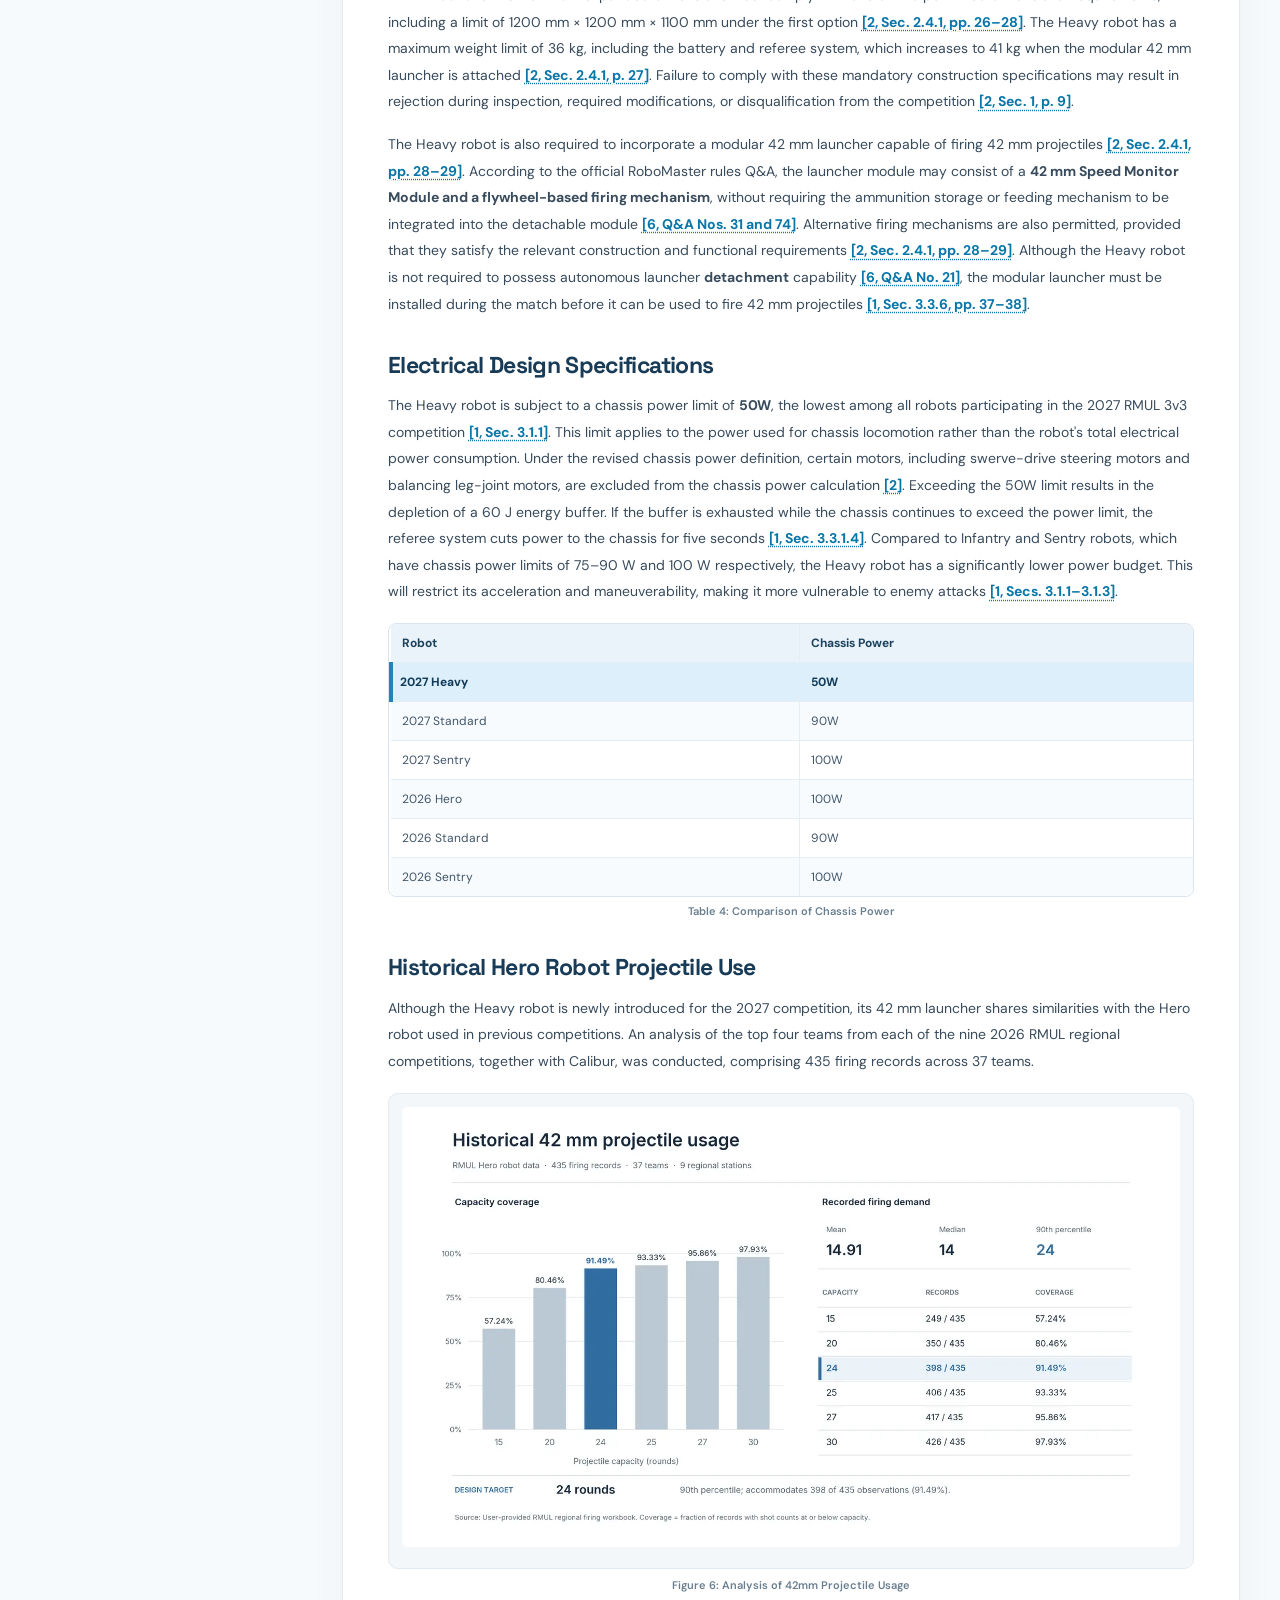
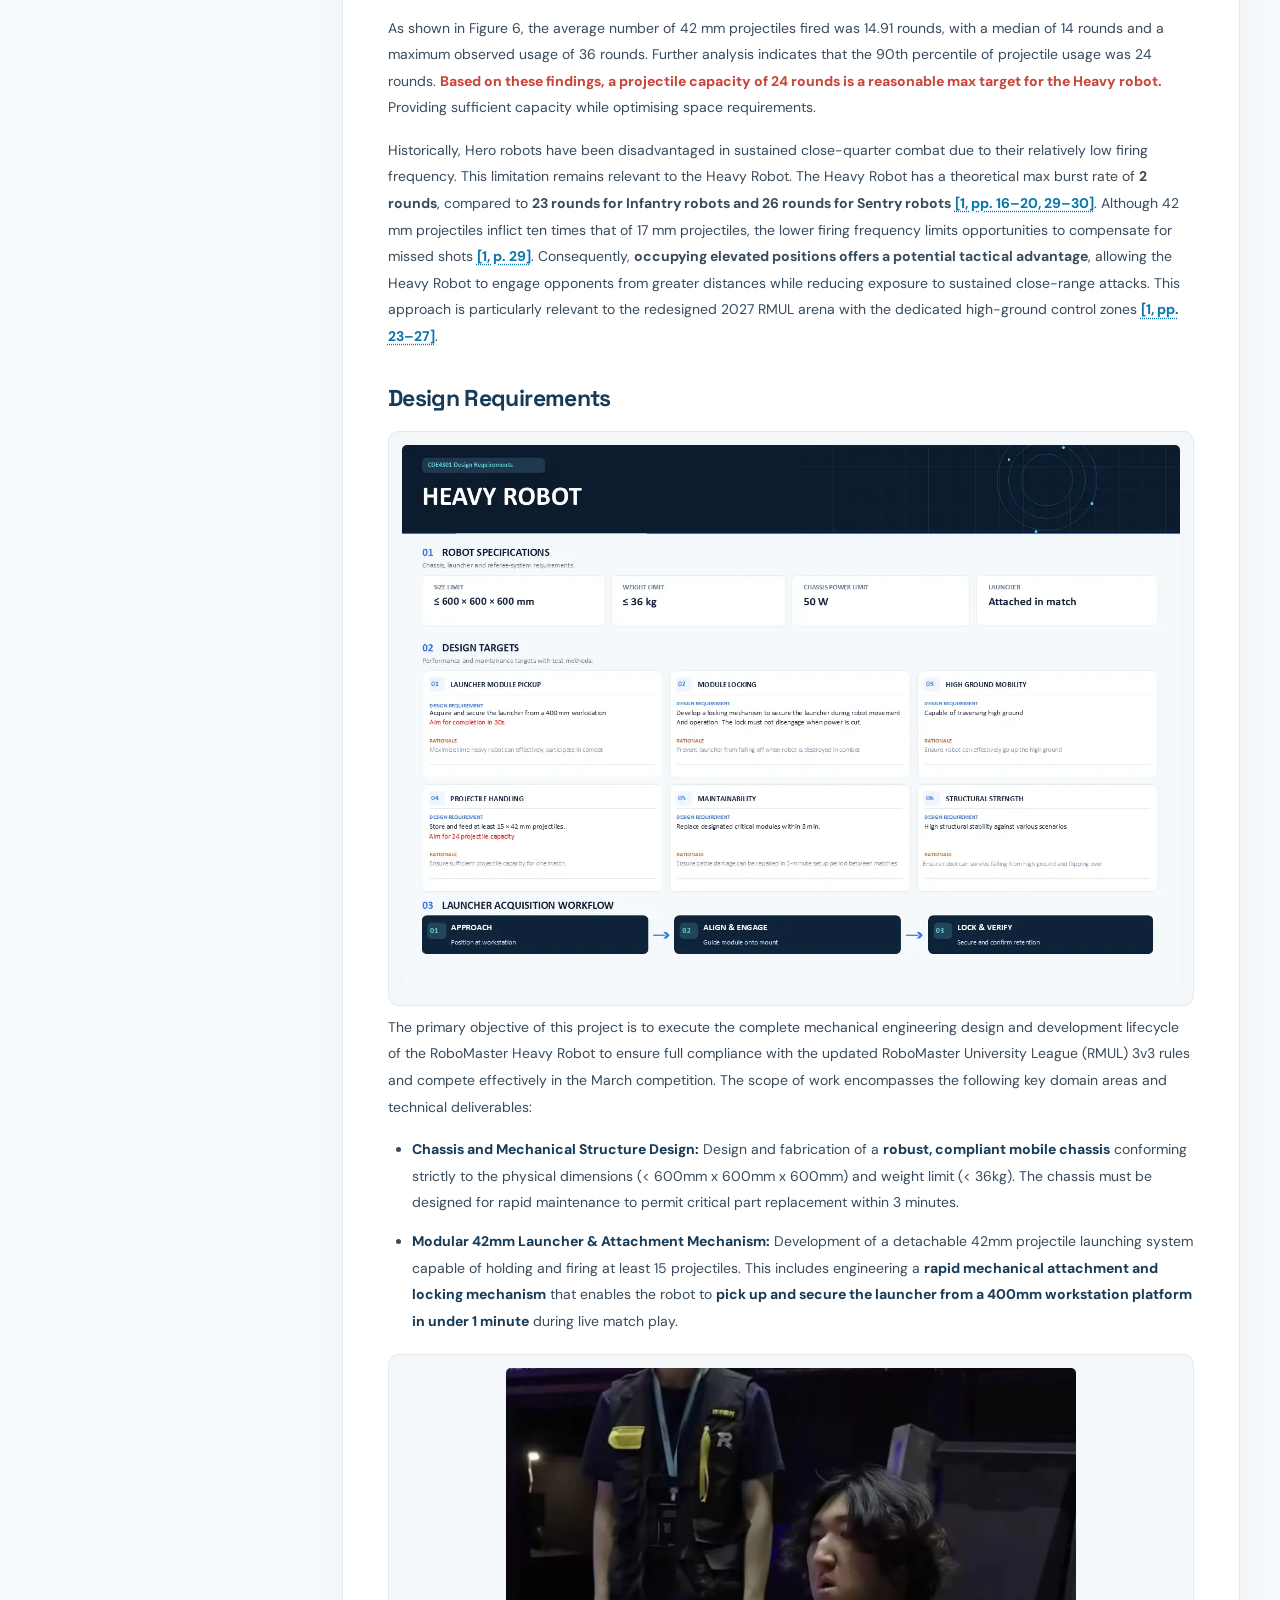
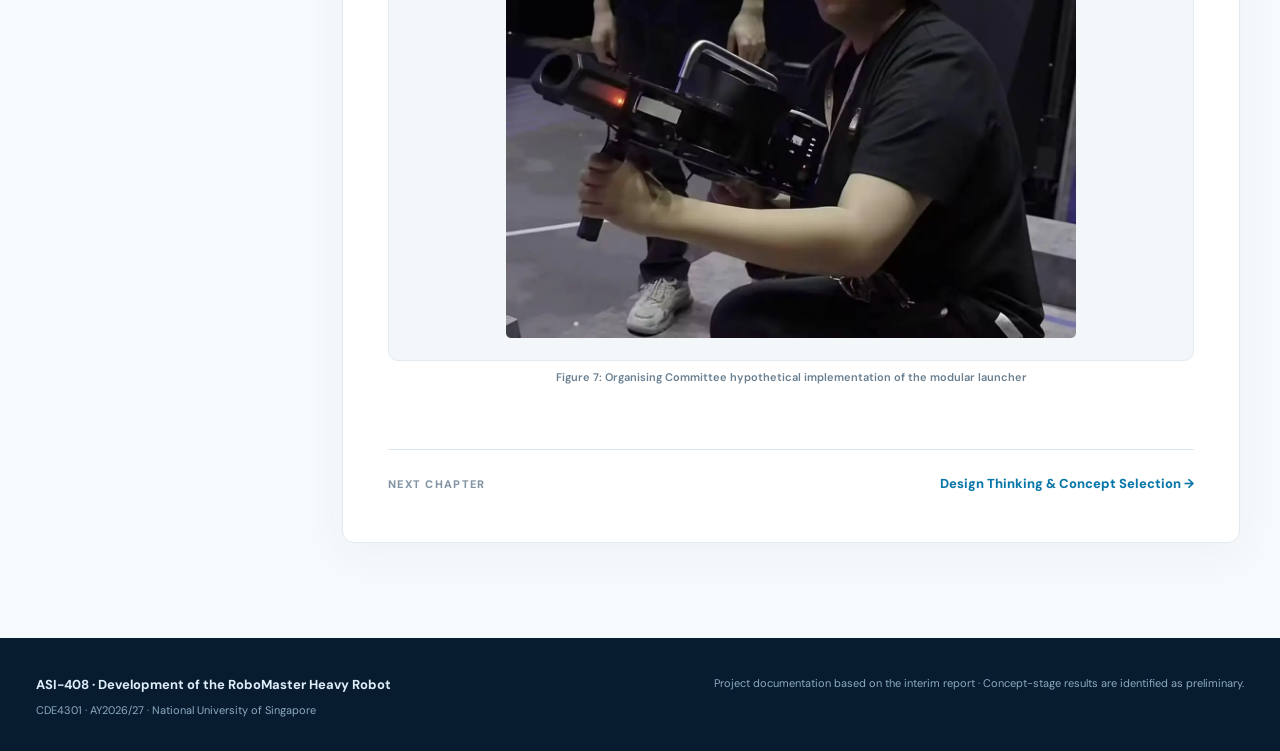
==== commit 035db8dd: "Color high-ground strategic conclusion bold red" ====
--- a/interim-report/index.html
+++ b/interim-report/index.html
@@ -22,7 +22,7 @@
 </video>
 <a class="short-clip-fallback" href="https://www.bilibili.com/video/BV1m5AgzeERu/" target="_blank" rel="noopener noreferrer" aria-label="Watch original RoboMaster match footage" hidden><span class="short-clip-icon" aria-hidden="true">▶</span></a>
 </div>
-</section><h3 class="subsection" id="arena-analysis">Arena Analysis</h3><p class="body-copy">The 12 m × 8 m arena has resupply zones, high ground and a tunnel; the 2027 revision adds two elevated capture zones alongside the central zone <a aria-label="Reference 1" class="cite-link" href="appendices.html#ref-1">[1, pp. 22–27]</a>.</p><div aria-label="Report comparison table" class="table-scroller" role="region" tabindex="0"><table class="doc-table"><tr><td scope="col"><a aria-label="Open full resolution figure" class="figure-link" href="../assets/report-figures/image40.webp" target="_blank"><img alt="Embedded report figure" decoding="async" loading="lazy" src="../assets/report-figures/image40.webp"/></a><br/>2027 RMUL Arena</td><td scope="col"><a aria-label="Open full resolution figure" class="figure-link" href="../assets/report-figures/image28.webp" target="_blank"><img alt="Embedded report figure" decoding="async" loading="lazy" src="../assets/report-figures/image28.webp"/></a><br/>2026 RMUL Arena</td></tr></table></div><p class="caption">Table 1: 2027 VS 2026 Arena Overview <a aria-label="Reference 1" class="cite-link" href="appendices.html#ref-1">[1, pp. 22–27]</a>, <a aria-label="Reference 4" class="cite-link" href="appendices.html#ref-4">[4, pp. 21–25]</a></p><p class="body-copy">Two significant 2027 changes are high-ground capture zones and a 400 mm-high workstation from which the Heavy robot retrieves its launcher <a aria-label="Reference 1" class="cite-link" href="appendices.html#ref-1">[1, pp. 23–27, 37]</a>.</p><div aria-label="Report comparison table" class="table-scroller" role="region" tabindex="0"><table class="doc-table"><tr><td scope="col"><a aria-label="Open full resolution 2027 RMUL High Ground diagram" class="figure-link" href="../assets/report-figures/2027-rmul-high-ground.png" target="_blank" rel="noopener noreferrer"><img alt="2027 RMUL high-ground arena diagram showing 2000 mm width, 4060 mm length, elevation dimensions, and the central control zone" decoding="async" loading="lazy" src="../assets/report-figures/2027-rmul-high-ground.png"/></a><br/>2027 RMUL High Ground</td><td scope="col"><a aria-label="Open full resolution figure" class="figure-link" href="../assets/report-figures/image27.webp" target="_blank"><img alt="Embedded report figure" decoding="async" loading="lazy" src="../assets/report-figures/image27.webp"/></a><br/>2026 RMUL High Ground</td></tr></table></div><p class="caption">Table 2: 2027 VS 2026 High Ground Comparison <a aria-label="Reference 1" class="cite-link" href="appendices.html#ref-1">[1, Fig. 3-8, p. 25]</a>, <a aria-label="Reference 4" class="cite-link" href="appendices.html#ref-4">[4, Fig. 3-6, p. 24]</a></p><p class="body-copy"><strong class="req-highlight">The high-ground platform rises approximately 200 mm. Its capture zones make step-climbing a core mobility requirement</strong>, while the tunnel offers a shorter route and cooling benefit <a aria-label="Reference 1" class="cite-link" href="appendices.html#ref-1">[1, pp. 25–27]</a>.</p><figure class="report-figure"><a aria-label="View original embedded figure" class="figure-link" href="../assets/report-figures/image12.webp" target="_blank"><img alt="Report illustration" loading="lazy" src="../assets/report-figures/image12.webp"/></a></figure><p class="caption">Figure 4: Comparison of Terrain Benefits</p><p class="body-copy">Compared to 2026, the 2027 arena places increased emphasis on traversing the high ground and the tunnel. In the 2027 arena, two of the three capture zones are situated on the high ground. As each captured zone reduces the opponent’s victory points by one per second, each zone can contribute a maximum of 300 points over a five-minute round. Overcoming a 300-point deficit solely through destroying opposing robots would require 30 eliminations. However, each destroyed robot receives 30 seconds of invincibility, making this number of eliminations infeasible within a single round <a class="cite-link" href="appendices.html#a-1-game-mechanics">[Appendix A-1]</a>.</p><p class="body-copy">Based on this analysis, <strong>traversing the high ground is now a strategic match-winning condition</strong>, as the number of capture zones a team can control directly affects the expected outcome, as shown in Table 3.</p><div aria-label="Report comparison table" class="table-scroller" role="region" tabindex="0"><table class="doc-table"><tr><th scope="col"><strong>High Ground Ability (Our Team)</strong></th><th scope="col">High Ground Ability (Opponent)</th><th scope="col"><strong>Expected Winner</strong></th><th scope="col"><strong>Rationale</strong></th></tr><tr><td scope="col">Yes</td><td scope="col">Yes</td><td scope="col"><strong>Contested</strong></td><td scope="col">Both teams capable of capturing 3 capture zones</td></tr><tr><td scope="col">Yes</td><td scope="col">No</td><td scope="col"><strong>Our Team</strong></td><td scope="col">Our team can capture 2 zones uncontested, opponent can only potentially capture 1 zone</td></tr><tr><td scope="col">No</td><td scope="col">Yes</td><td scope="col"><strong>Opponent</strong></td><td scope="col">Our team can potentially capture 1 zone, opponent can capture 2 zones uncontested</td></tr><tr><td scope="col">No</td><td scope="col">No</td><td scope="col"><strong>Contested</strong></td><td scope="col">Both teams contest central capture zone</td></tr></table></div><p class="caption">Table 3: High-Ground Access and Tactical Outcomes</p><p class="body-copy">The second major arena change is the workstation. The heavy robot’s modular 42mm launcher is placed on the workstation at the start of each round. During the round the heavy robot can choose to equip the launcher mechanism, doing so would provide the ability to fire 42mm projectiles and also provide a 4.5x HP buff. <a aria-label="Reference 1" class="cite-link" href="appendices.html#ref-1">[1, pp. 16–18, 37–38]</a></p><figure class="report-figure"><a aria-label="View workstation and resupply zone schematic at full resolution" class="figure-link" href="../assets/report-figures/figure5-workstation-resupply.png" target="_blank" rel="noopener noreferrer"><img alt="Workstation and resupply zone diagram showing dimensions and labels [1] Workstation and [2] Resupply Zone" loading="lazy" decoding="async" src="../assets/report-figures/figure5-workstation-resupply.png"/></a></figure><p class="caption">Figure 5: Workstation and Resupply Zone <a aria-label="Reference 1" class="cite-link" href="appendices.html#ref-1">[1, Fig. 3-6, p. 24]</a></p><section class="chapter" id="4-heavy-robot"><h2>4. Heavy Robot</h2></section><h3 class="subsection" id="mechanical-design-specifications">Mechanical Design Specifications</h3><p class="body-copy">The Heavy robot is subject to a maximum stowed size of 600 mm × 600 mm × 600 mm (L × W × H), excluding the modular 42 mm launcher. Its maximum expanded dimensions must comply with one of two permitted dimensional requirements, including a limit of 1200 mm × 1200 mm × 1100 mm under the first option <a aria-label="Reference 2" class="cite-link" href="appendices.html#ref-2">[2, Sec. 2.4.1, pp. 26–28]</a>. The Heavy robot has a maximum weight limit of 36 kg, including the battery and referee system, which increases to 41 kg when the modular 42 mm launcher is attached <a aria-label="Reference 2" class="cite-link" href="appendices.html#ref-2">[2, Sec. 2.4.1, p. 27]</a>. Failure to comply with these mandatory construction specifications may result in rejection during inspection, required modifications, or disqualification from the competition <a aria-label="Reference 2" class="cite-link" href="appendices.html#ref-2">[2, Sec. 1, p. 9]</a>.</p><p class="body-copy">The Heavy robot is also required to incorporate a modular 42 mm launcher capable of firing 42 mm projectiles <a aria-label="Reference 2" class="cite-link" href="appendices.html#ref-2">[2, Sec. 2.4.1, pp. 28–29]</a>. According to the official RoboMaster rules Q&amp;A, the launcher module may consist of a <strong>42 mm Speed Monitor Module and a flywheel-based firing mechanism</strong>, without requiring the ammunition storage or feeding mechanism to be integrated into the detachable module <a aria-label="Reference 6" class="cite-link" href="appendices.html#ref-6">[6, Q&amp;A Nos. 31 and 74]</a>. Alternative firing mechanisms are also permitted, provided that they satisfy the relevant construction and functional requirements <a aria-label="Reference 2" class="cite-link" href="appendices.html#ref-2">[2, Sec. 2.4.1, pp. 28–29]</a>. Although the Heavy robot is not required to possess autonomous launcher <strong>detachment</strong> capability <a aria-label="Reference 6" class="cite-link" href="appendices.html#ref-6">[6, Q&amp;A No. 21]</a>, the modular launcher must be installed during the match before it can be used to fire 42 mm projectiles <a aria-label="Reference 1" class="cite-link" href="appendices.html#ref-1">[1, Sec. 3.3.6, pp. 37–38]</a>.</p><h3 class="subsection" id="electrical-design-specifications">Electrical Design Specifications</h3><p class="body-copy">The Heavy robot is subject to a chassis power limit of <strong>50W</strong>, the lowest among all robots participating in the 2027 RMUL 3v3 competition <a aria-label="Reference 1" class="cite-link" href="appendices.html#ref-1">[1, Sec. 3.1.1]</a>. This limit applies to the power used for chassis locomotion rather than the robot's total electrical power consumption. Under the revised chassis power definition, certain motors, including swerve-drive steering motors and balancing leg-joint motors, are excluded from the chassis power calculation <a aria-label="Reference 2" class="cite-link" href="appendices.html#ref-2">[2]</a>. Exceeding the 50W limit results in the depletion of a 60 J energy buffer. If the buffer is exhausted while the chassis continues to exceed the power limit, the referee system cuts power to the chassis for five seconds <a aria-label="Reference 1" class="cite-link" href="appendices.html#ref-1">[1, Sec. 3.3.1.4]</a>. Compared to Infantry and Sentry robots, which have chassis power limits of 75–90 W and 100 W respectively, the Heavy robot has a significantly lower power budget. This will restrict its acceleration and maneuverability, making it more vulnerable to enemy attacks <a aria-label="Reference 1" class="cite-link" href="appendices.html#ref-1">[1, Secs. 3.1.1–3.1.3]</a>.</p><div aria-label="Report comparison table" class="table-scroller" role="region" tabindex="0"><table class="doc-table"><tr><th scope="col"><strong>Robot</strong></th><th scope="col"><strong>Chassis Power</strong></th></tr><tr class="heavy-robot-power-highlight"><td scope="col"><strong>2027 Heavy</strong></td><td scope="col"><strong>50W</strong></td></tr><tr><td scope="col">2027 Standard</td><td scope="col">90W</td></tr><tr><td scope="col">2027 Sentry</td><td scope="col">100W</td></tr><tr><td scope="col">2026 Hero</td><td scope="col">100W</td></tr><tr><td scope="col">2026 Standard</td><td scope="col">90W</td></tr><tr><td scope="col">2026 Sentry</td><td scope="col">100W</td></tr></table></div><p class="caption">Table 4: Comparison of Chassis Power</p><h3 class="subsection" id="historical-hero-robot-projectile-use">Historical Hero Robot Projectile Use</h3><p class="body-copy">Although the Heavy robot is newly introduced for the 2027 competition, its 42 mm launcher shares similarities with the Hero robot used in previous competitions. An analysis of the top four teams from each of the nine 2026 RMUL regional competitions, together with Calibur, was conducted, comprising 435 firing records across 37 teams.</p><figure class="report-figure"><a aria-label="View original embedded figure" class="figure-link" href="../assets/report-figures/image31.webp" target="_blank"><img alt="Report illustration" loading="lazy" src="../assets/report-figures/image31.webp"/></a></figure><p class="caption">Figure 6: Analysis of 42mm Projectile Usage</p><p class="body-copy">As shown in Figure 6, the average number of 42 mm projectiles fired was 14.91 rounds, with a median of 14 rounds and a maximum observed usage of 36 rounds. Further analysis indicates that the 90th percentile of projectile usage was 24 rounds. <strong class="req-highlight">Based on these findings, a projectile capacity of 24 rounds is a reasonable max target for the Heavy robot.</strong> Providing sufficient capacity while optimising space requirements.</p><p class="body-copy">Historically, Hero robots have been disadvantaged in sustained close-quarter combat due to their relatively low firing frequency. This limitation remains relevant to the Heavy Robot. The Heavy Robot has a theoretical max burst rate of <strong>2 rounds</strong>, compared to <strong>23 rounds for Infantry robots and 26 rounds for Sentry robots</strong> <a aria-label="Reference 1" class="cite-link" href="appendices.html#ref-1">[1, pp. 16–20, 29–30]</a>. Although 42 mm projectiles inflict ten times that of 17 mm projectiles, the lower firing frequency limits opportunities to compensate for missed shots <a aria-label="Reference 1" class="cite-link" href="appendices.html#ref-1">[1, p. 29]</a>. Consequently, <strong>occupying elevated positions offers a potential tactical advantage</strong>, allowing the Heavy Robot to engage opponents from greater distances while reducing exposure to sustained close-range attacks. This approach is particularly relevant to the redesigned 2027 RMUL arena with the dedicated high-ground control zones <a aria-label="Reference 1" class="cite-link" href="appendices.html#ref-1">[1, pp. 23–27]</a>.</p><h3 class="subsection" id="design-requirements">Design Requirements</h3><figure class="report-figure"><a aria-label="View original embedded figure" class="figure-link" href="../assets/report-figures/image38.webp" target="_blank"><img alt="Report illustration" loading="lazy" src="../assets/report-figures/image38.webp"/></a></figure><p class="body-copy">The primary objective of this project is to execute the complete mechanical engineering design and development lifecycle of the RoboMaster Heavy Robot to ensure full compliance with the updated RoboMaster University League (RMUL) 3v3 rules and compete effectively in the March competition. The scope of work encompasses the following key domain areas and technical deliverables:</p><ul class="design-requirements-list"><li><strong>Chassis and Mechanical Structure Design:</strong> Design and fabrication of a <strong class="req-highlight">robust, compliant mobile chassis</strong> conforming strictly to the physical dimensions (&lt; 600mm x 600mm x 600mm) and weight limit (&lt; 36kg). The chassis must be designed for rapid maintenance to permit critical part replacement within 3 minutes.</li><li><strong>Modular 42mm Launcher &amp; Attachment Mechanism:</strong> Development of a detachable 42mm projectile launching system capable of holding and firing at least 15 projectiles. This includes engineering a <strong class="req-highlight">rapid mechanical attachment and locking mechanism</strong> that enables the robot to <strong class="req-highlight">pick up and secure the launcher from a 400mm workstation platform in under 1 minute</strong> during live match play.</li></ul><figure class="report-figure"><a aria-label="View original embedded figure" class="figure-link" href="../assets/report-figures/image9.webp" target="_blank"><img alt="Report illustration" loading="lazy" src="../assets/report-figures/image9.webp"/></a></figure><p class="caption">Figure 7: Organising Committee hypothetical implementation of the modular launcher</p>
+</section><h3 class="subsection" id="arena-analysis">Arena Analysis</h3><p class="body-copy">The 12 m × 8 m arena has resupply zones, high ground and a tunnel; the 2027 revision adds two elevated capture zones alongside the central zone <a aria-label="Reference 1" class="cite-link" href="appendices.html#ref-1">[1, pp. 22–27]</a>.</p><div aria-label="Report comparison table" class="table-scroller" role="region" tabindex="0"><table class="doc-table"><tr><td scope="col"><a aria-label="Open full resolution figure" class="figure-link" href="../assets/report-figures/image40.webp" target="_blank"><img alt="Embedded report figure" decoding="async" loading="lazy" src="../assets/report-figures/image40.webp"/></a><br/>2027 RMUL Arena</td><td scope="col"><a aria-label="Open full resolution figure" class="figure-link" href="../assets/report-figures/image28.webp" target="_blank"><img alt="Embedded report figure" decoding="async" loading="lazy" src="../assets/report-figures/image28.webp"/></a><br/>2026 RMUL Arena</td></tr></table></div><p class="caption">Table 1: 2027 VS 2026 Arena Overview <a aria-label="Reference 1" class="cite-link" href="appendices.html#ref-1">[1, pp. 22–27]</a>, <a aria-label="Reference 4" class="cite-link" href="appendices.html#ref-4">[4, pp. 21–25]</a></p><p class="body-copy">Two significant 2027 changes are high-ground capture zones and a 400 mm-high workstation from which the Heavy robot retrieves its launcher <a aria-label="Reference 1" class="cite-link" href="appendices.html#ref-1">[1, pp. 23–27, 37]</a>.</p><div aria-label="Report comparison table" class="table-scroller" role="region" tabindex="0"><table class="doc-table"><tr><td scope="col"><a aria-label="Open full resolution 2027 RMUL High Ground diagram" class="figure-link" href="../assets/report-figures/2027-rmul-high-ground.png" target="_blank" rel="noopener noreferrer"><img alt="2027 RMUL high-ground arena diagram showing 2000 mm width, 4060 mm length, elevation dimensions, and the central control zone" decoding="async" loading="lazy" src="../assets/report-figures/2027-rmul-high-ground.png"/></a><br/>2027 RMUL High Ground</td><td scope="col"><a aria-label="Open full resolution figure" class="figure-link" href="../assets/report-figures/image27.webp" target="_blank"><img alt="Embedded report figure" decoding="async" loading="lazy" src="../assets/report-figures/image27.webp"/></a><br/>2026 RMUL High Ground</td></tr></table></div><p class="caption">Table 2: 2027 VS 2026 High Ground Comparison <a aria-label="Reference 1" class="cite-link" href="appendices.html#ref-1">[1, Fig. 3-8, p. 25]</a>, <a aria-label="Reference 4" class="cite-link" href="appendices.html#ref-4">[4, Fig. 3-6, p. 24]</a></p><p class="body-copy"><strong class="req-highlight">The high-ground platform rises approximately 200 mm. Its capture zones make step-climbing a core mobility requirement</strong>, while the tunnel offers a shorter route and cooling benefit <a aria-label="Reference 1" class="cite-link" href="appendices.html#ref-1">[1, pp. 25–27]</a>.</p><figure class="report-figure"><a aria-label="View original embedded figure" class="figure-link" href="../assets/report-figures/image12.webp" target="_blank"><img alt="Report illustration" loading="lazy" src="../assets/report-figures/image12.webp"/></a></figure><p class="caption">Figure 4: Comparison of Terrain Benefits</p><p class="body-copy">Compared to 2026, the 2027 arena places increased emphasis on traversing the high ground and the tunnel. In the 2027 arena, two of the three capture zones are situated on the high ground. As each captured zone reduces the opponent’s victory points by one per second, each zone can contribute a maximum of 300 points over a five-minute round. Overcoming a 300-point deficit solely through destroying opposing robots would require 30 eliminations. However, each destroyed robot receives 30 seconds of invincibility, making this number of eliminations infeasible within a single round <a class="cite-link" href="appendices.html#a-1-game-mechanics">[Appendix A-1]</a>.</p><p class="body-copy">Based on this analysis, <strong style="color:#c9473a;">traversing the high ground is now a strategic match-winning condition</strong>, as the number of capture zones a team can control directly affects the expected outcome, as shown in Table 3.</p><div aria-label="Report comparison table" class="table-scroller" role="region" tabindex="0"><table class="doc-table"><tr><th scope="col"><strong>High Ground Ability (Our Team)</strong></th><th scope="col">High Ground Ability (Opponent)</th><th scope="col"><strong>Expected Winner</strong></th><th scope="col"><strong>Rationale</strong></th></tr><tr><td scope="col">Yes</td><td scope="col">Yes</td><td scope="col"><strong>Contested</strong></td><td scope="col">Both teams capable of capturing 3 capture zones</td></tr><tr><td scope="col">Yes</td><td scope="col">No</td><td scope="col"><strong>Our Team</strong></td><td scope="col">Our team can capture 2 zones uncontested, opponent can only potentially capture 1 zone</td></tr><tr><td scope="col">No</td><td scope="col">Yes</td><td scope="col"><strong>Opponent</strong></td><td scope="col">Our team can potentially capture 1 zone, opponent can capture 2 zones uncontested</td></tr><tr><td scope="col">No</td><td scope="col">No</td><td scope="col"><strong>Contested</strong></td><td scope="col">Both teams contest central capture zone</td></tr></table></div><p class="caption">Table 3: High-Ground Access and Tactical Outcomes</p><p class="body-copy">The second major arena change is the workstation. The heavy robot’s modular 42mm launcher is placed on the workstation at the start of each round. During the round the heavy robot can choose to equip the launcher mechanism, doing so would provide the ability to fire 42mm projectiles and also provide a 4.5x HP buff. <a aria-label="Reference 1" class="cite-link" href="appendices.html#ref-1">[1, pp. 16–18, 37–38]</a></p><figure class="report-figure"><a aria-label="View workstation and resupply zone schematic at full resolution" class="figure-link" href="../assets/report-figures/figure5-workstation-resupply.png" target="_blank" rel="noopener noreferrer"><img alt="Workstation and resupply zone diagram showing dimensions and labels [1] Workstation and [2] Resupply Zone" loading="lazy" decoding="async" src="../assets/report-figures/figure5-workstation-resupply.png"/></a></figure><p class="caption">Figure 5: Workstation and Resupply Zone <a aria-label="Reference 1" class="cite-link" href="appendices.html#ref-1">[1, Fig. 3-6, p. 24]</a></p><section class="chapter" id="4-heavy-robot"><h2>4. Heavy Robot</h2></section><h3 class="subsection" id="mechanical-design-specifications">Mechanical Design Specifications</h3><p class="body-copy">The Heavy robot is subject to a maximum stowed size of 600 mm × 600 mm × 600 mm (L × W × H), excluding the modular 42 mm launcher. Its maximum expanded dimensions must comply with one of two permitted dimensional requirements, including a limit of 1200 mm × 1200 mm × 1100 mm under the first option <a aria-label="Reference 2" class="cite-link" href="appendices.html#ref-2">[2, Sec. 2.4.1, pp. 26–28]</a>. The Heavy robot has a maximum weight limit of 36 kg, including the battery and referee system, which increases to 41 kg when the modular 42 mm launcher is attached <a aria-label="Reference 2" class="cite-link" href="appendices.html#ref-2">[2, Sec. 2.4.1, p. 27]</a>. Failure to comply with these mandatory construction specifications may result in rejection during inspection, required modifications, or disqualification from the competition <a aria-label="Reference 2" class="cite-link" href="appendices.html#ref-2">[2, Sec. 1, p. 9]</a>.</p><p class="body-copy">The Heavy robot is also required to incorporate a modular 42 mm launcher capable of firing 42 mm projectiles <a aria-label="Reference 2" class="cite-link" href="appendices.html#ref-2">[2, Sec. 2.4.1, pp. 28–29]</a>. According to the official RoboMaster rules Q&amp;A, the launcher module may consist of a <strong>42 mm Speed Monitor Module and a flywheel-based firing mechanism</strong>, without requiring the ammunition storage or feeding mechanism to be integrated into the detachable module <a aria-label="Reference 6" class="cite-link" href="appendices.html#ref-6">[6, Q&amp;A Nos. 31 and 74]</a>. Alternative firing mechanisms are also permitted, provided that they satisfy the relevant construction and functional requirements <a aria-label="Reference 2" class="cite-link" href="appendices.html#ref-2">[2, Sec. 2.4.1, pp. 28–29]</a>. Although the Heavy robot is not required to possess autonomous launcher <strong>detachment</strong> capability <a aria-label="Reference 6" class="cite-link" href="appendices.html#ref-6">[6, Q&amp;A No. 21]</a>, the modular launcher must be installed during the match before it can be used to fire 42 mm projectiles <a aria-label="Reference 1" class="cite-link" href="appendices.html#ref-1">[1, Sec. 3.3.6, pp. 37–38]</a>.</p><h3 class="subsection" id="electrical-design-specifications">Electrical Design Specifications</h3><p class="body-copy">The Heavy robot is subject to a chassis power limit of <strong>50W</strong>, the lowest among all robots participating in the 2027 RMUL 3v3 competition <a aria-label="Reference 1" class="cite-link" href="appendices.html#ref-1">[1, Sec. 3.1.1]</a>. This limit applies to the power used for chassis locomotion rather than the robot's total electrical power consumption. Under the revised chassis power definition, certain motors, including swerve-drive steering motors and balancing leg-joint motors, are excluded from the chassis power calculation <a aria-label="Reference 2" class="cite-link" href="appendices.html#ref-2">[2]</a>. Exceeding the 50W limit results in the depletion of a 60 J energy buffer. If the buffer is exhausted while the chassis continues to exceed the power limit, the referee system cuts power to the chassis for five seconds <a aria-label="Reference 1" class="cite-link" href="appendices.html#ref-1">[1, Sec. 3.3.1.4]</a>. Compared to Infantry and Sentry robots, which have chassis power limits of 75–90 W and 100 W respectively, the Heavy robot has a significantly lower power budget. This will restrict its acceleration and maneuverability, making it more vulnerable to enemy attacks <a aria-label="Reference 1" class="cite-link" href="appendices.html#ref-1">[1, Secs. 3.1.1–3.1.3]</a>.</p><div aria-label="Report comparison table" class="table-scroller" role="region" tabindex="0"><table class="doc-table"><tr><th scope="col"><strong>Robot</strong></th><th scope="col"><strong>Chassis Power</strong></th></tr><tr class="heavy-robot-power-highlight"><td scope="col"><strong>2027 Heavy</strong></td><td scope="col"><strong>50W</strong></td></tr><tr><td scope="col">2027 Standard</td><td scope="col">90W</td></tr><tr><td scope="col">2027 Sentry</td><td scope="col">100W</td></tr><tr><td scope="col">2026 Hero</td><td scope="col">100W</td></tr><tr><td scope="col">2026 Standard</td><td scope="col">90W</td></tr><tr><td scope="col">2026 Sentry</td><td scope="col">100W</td></tr></table></div><p class="caption">Table 4: Comparison of Chassis Power</p><h3 class="subsection" id="historical-hero-robot-projectile-use">Historical Hero Robot Projectile Use</h3><p class="body-copy">Although the Heavy robot is newly introduced for the 2027 competition, its 42 mm launcher shares similarities with the Hero robot used in previous competitions. An analysis of the top four teams from each of the nine 2026 RMUL regional competitions, together with Calibur, was conducted, comprising 435 firing records across 37 teams.</p><figure class="report-figure"><a aria-label="View original embedded figure" class="figure-link" href="../assets/report-figures/image31.webp" target="_blank"><img alt="Report illustration" loading="lazy" src="../assets/report-figures/image31.webp"/></a></figure><p class="caption">Figure 6: Analysis of 42mm Projectile Usage</p><p class="body-copy">As shown in Figure 6, the average number of 42 mm projectiles fired was 14.91 rounds, with a median of 14 rounds and a maximum observed usage of 36 rounds. Further analysis indicates that the 90th percentile of projectile usage was 24 rounds. <strong class="req-highlight">Based on these findings, a projectile capacity of 24 rounds is a reasonable max target for the Heavy robot.</strong> Providing sufficient capacity while optimising space requirements.</p><p class="body-copy">Historically, Hero robots have been disadvantaged in sustained close-quarter combat due to their relatively low firing frequency. This limitation remains relevant to the Heavy Robot. The Heavy Robot has a theoretical max burst rate of <strong>2 rounds</strong>, compared to <strong>23 rounds for Infantry robots and 26 rounds for Sentry robots</strong> <a aria-label="Reference 1" class="cite-link" href="appendices.html#ref-1">[1, pp. 16–20, 29–30]</a>. Although 42 mm projectiles inflict ten times that of 17 mm projectiles, the lower firing frequency limits opportunities to compensate for missed shots <a aria-label="Reference 1" class="cite-link" href="appendices.html#ref-1">[1, p. 29]</a>. Consequently, <strong>occupying elevated positions offers a potential tactical advantage</strong>, allowing the Heavy Robot to engage opponents from greater distances while reducing exposure to sustained close-range attacks. This approach is particularly relevant to the redesigned 2027 RMUL arena with the dedicated high-ground control zones <a aria-label="Reference 1" class="cite-link" href="appendices.html#ref-1">[1, pp. 23–27]</a>.</p><h3 class="subsection" id="design-requirements">Design Requirements</h3><figure class="report-figure"><a aria-label="View original embedded figure" class="figure-link" href="../assets/report-figures/image38.webp" target="_blank"><img alt="Report illustration" loading="lazy" src="../assets/report-figures/image38.webp"/></a></figure><p class="body-copy">The primary objective of this project is to execute the complete mechanical engineering design and development lifecycle of the RoboMaster Heavy Robot to ensure full compliance with the updated RoboMaster University League (RMUL) 3v3 rules and compete effectively in the March competition. The scope of work encompasses the following key domain areas and technical deliverables:</p><ul class="design-requirements-list"><li><strong>Chassis and Mechanical Structure Design:</strong> Design and fabrication of a <strong class="req-highlight">robust, compliant mobile chassis</strong> conforming strictly to the physical dimensions (&lt; 600mm x 600mm x 600mm) and weight limit (&lt; 36kg). The chassis must be designed for rapid maintenance to permit critical part replacement within 3 minutes.</li><li><strong>Modular 42mm Launcher &amp; Attachment Mechanism:</strong> Development of a detachable 42mm projectile launching system capable of holding and firing at least 15 projectiles. This includes engineering a <strong class="req-highlight">rapid mechanical attachment and locking mechanism</strong> that enables the robot to <strong class="req-highlight">pick up and secure the launcher from a 400mm workstation platform in under 1 minute</strong> during live match play.</li></ul><figure class="report-figure"><a aria-label="View original embedded figure" class="figure-link" href="../assets/report-figures/image9.webp" target="_blank"><img alt="Report illustration" loading="lazy" src="../assets/report-figures/image9.webp"/></a></figure><p class="caption">Figure 7: Organising Committee hypothetical implementation of the modular launcher</p>
 <nav aria-label="Next report chapter" class="report-next"><span>NEXT CHAPTER</span><a href="design.html">Design Thinking &amp; Concept Selection →</a></nav>
 </article></div></main><footer class="site-footer"><div class="footer-inner"><div><strong>ASI-408 · Development of the RoboMaster Heavy Robot</strong><p>CDE4301 · AY2026/27 · National University of Singapore</p></div><div><p>Project documentation based on the interim report · Concept-stage results are identified as preliminary.</p></div></div></footer><button aria-label="Back to top" class="scroll-top" title="Back to top">↑</button>
 <script defer="" src="../site.js"></script></body></html>
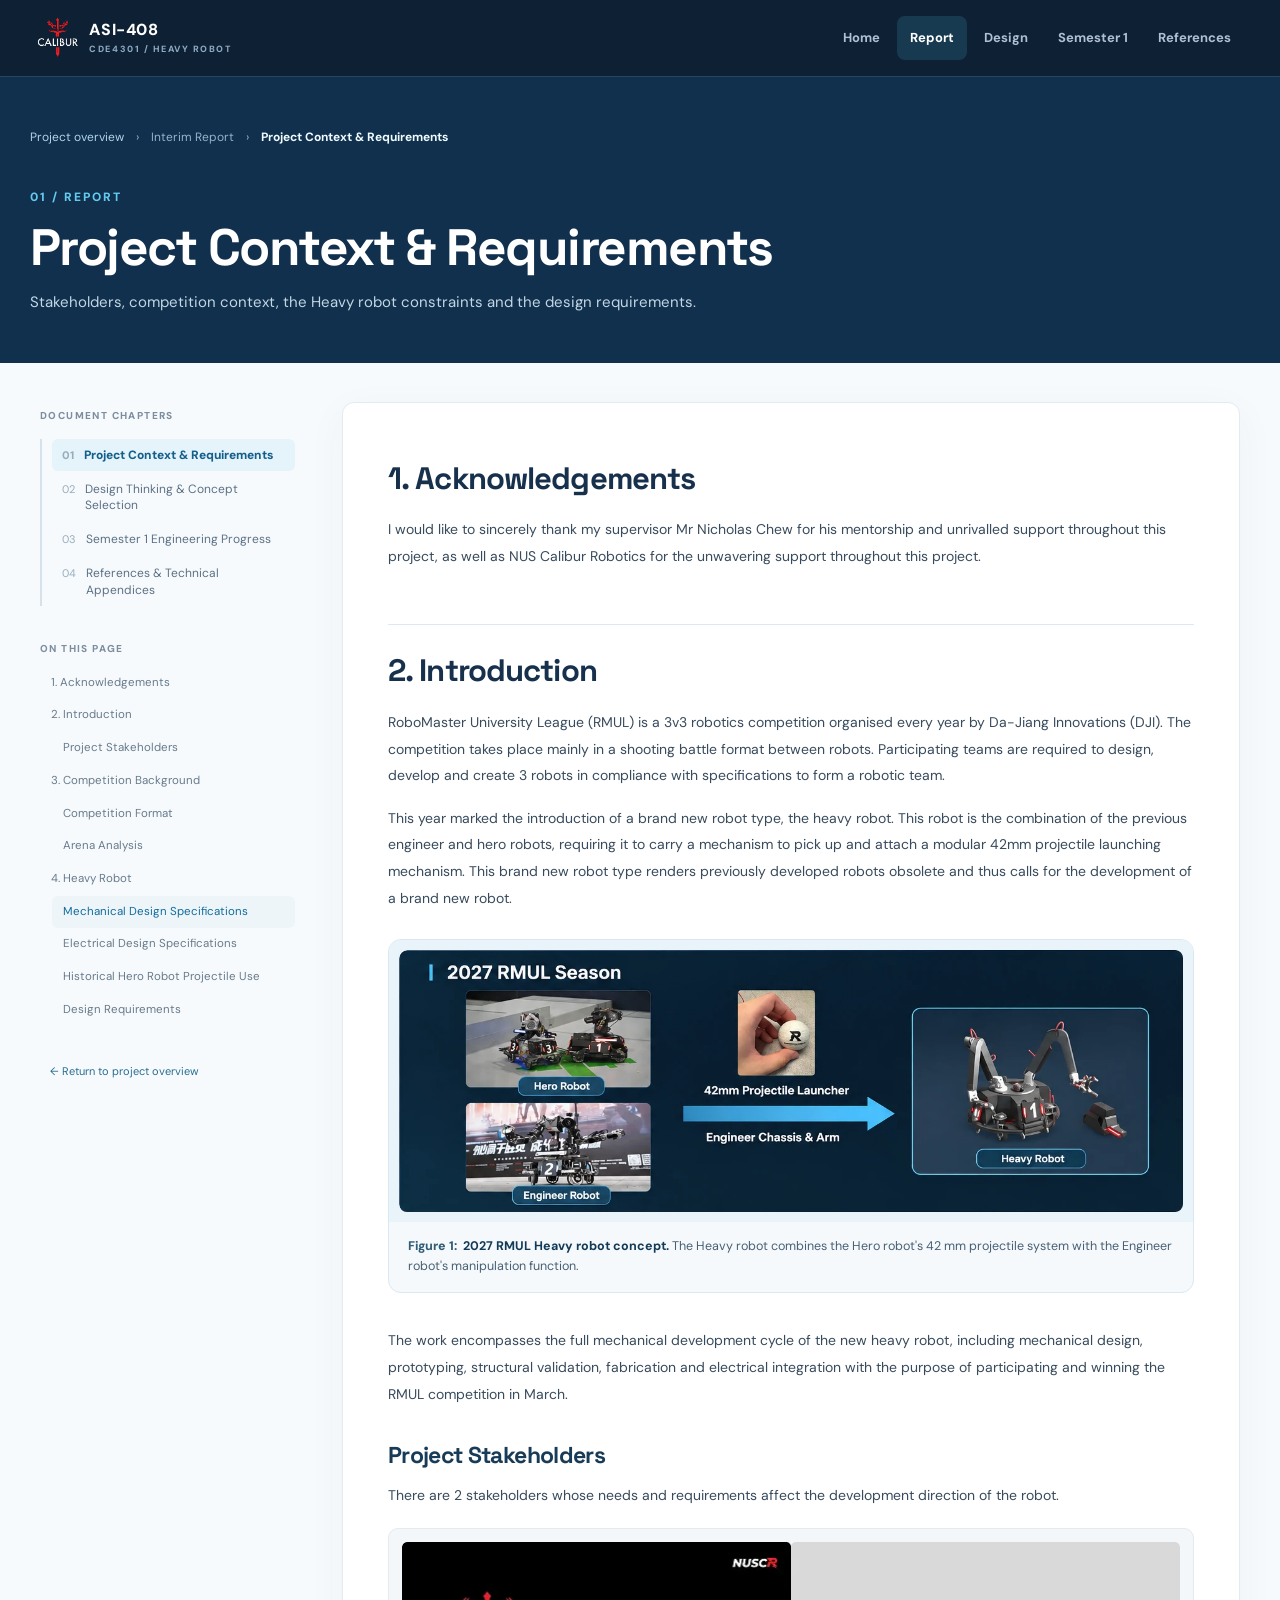
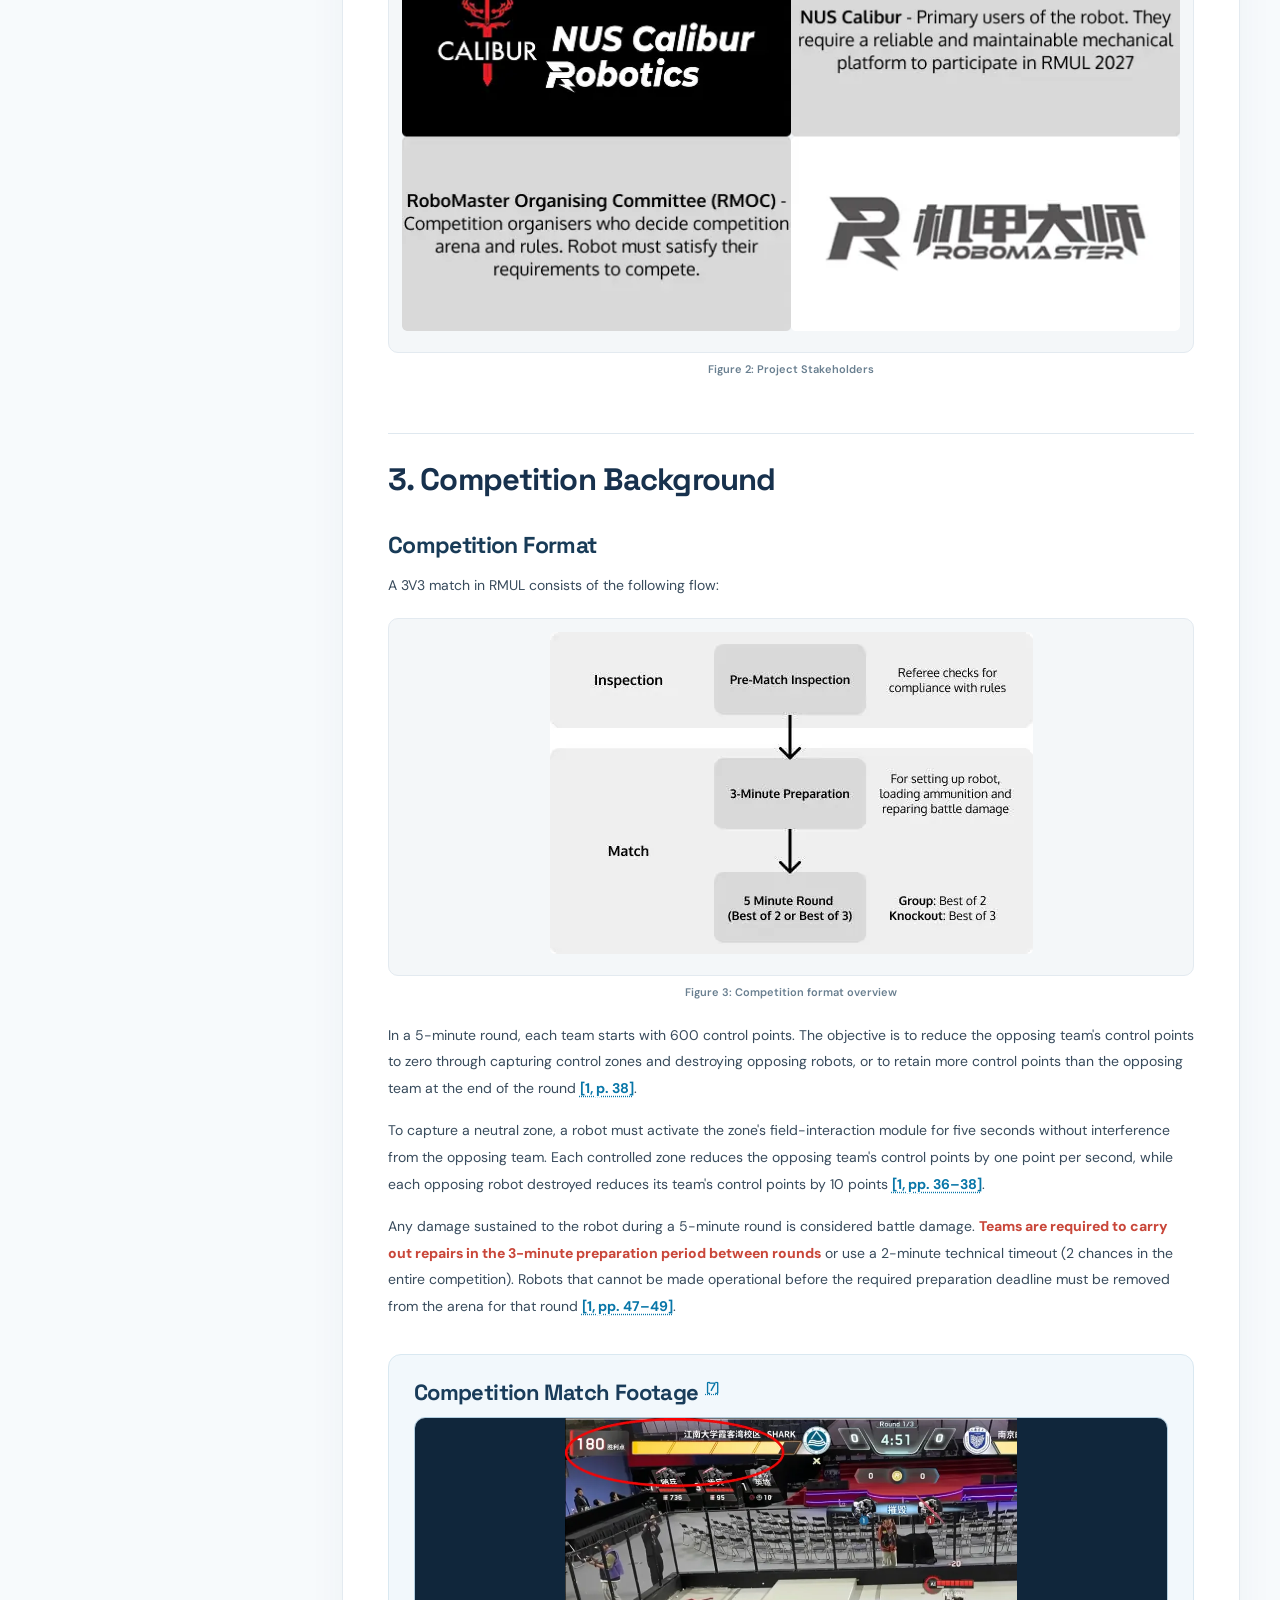
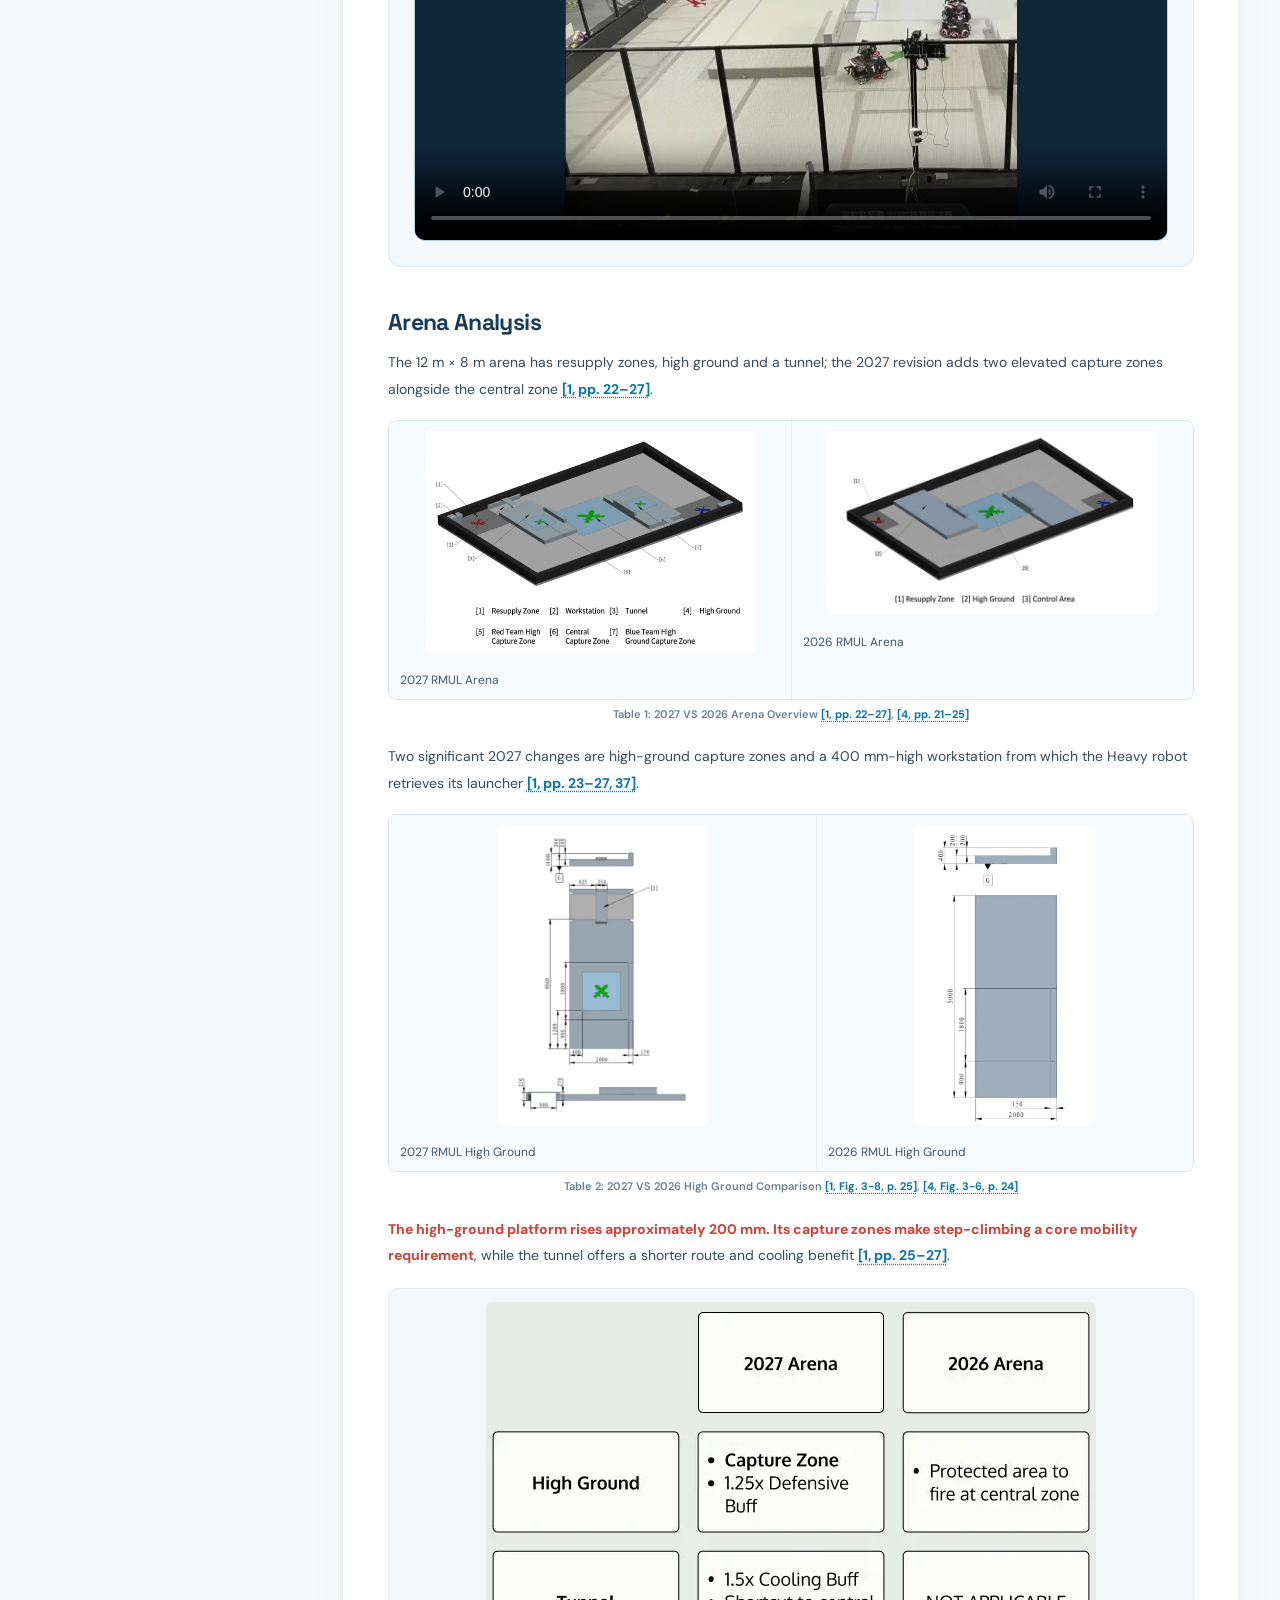
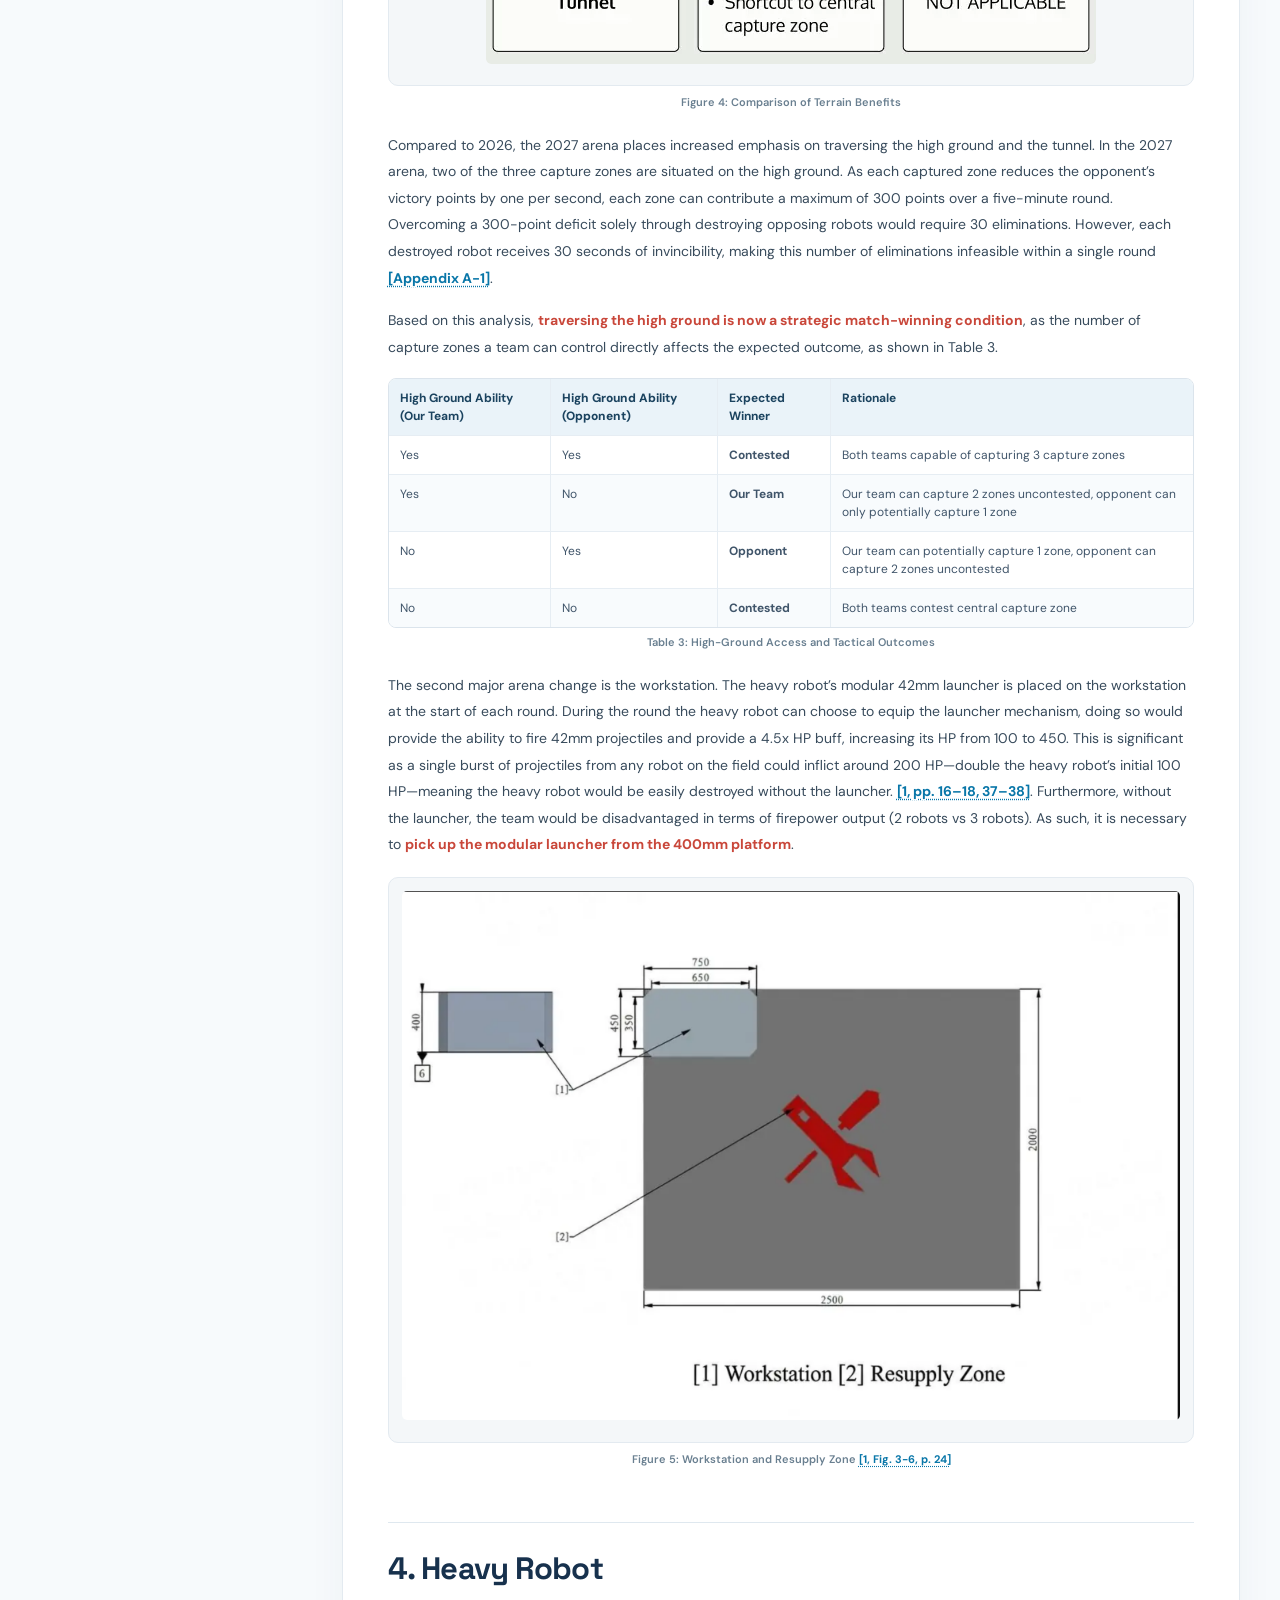
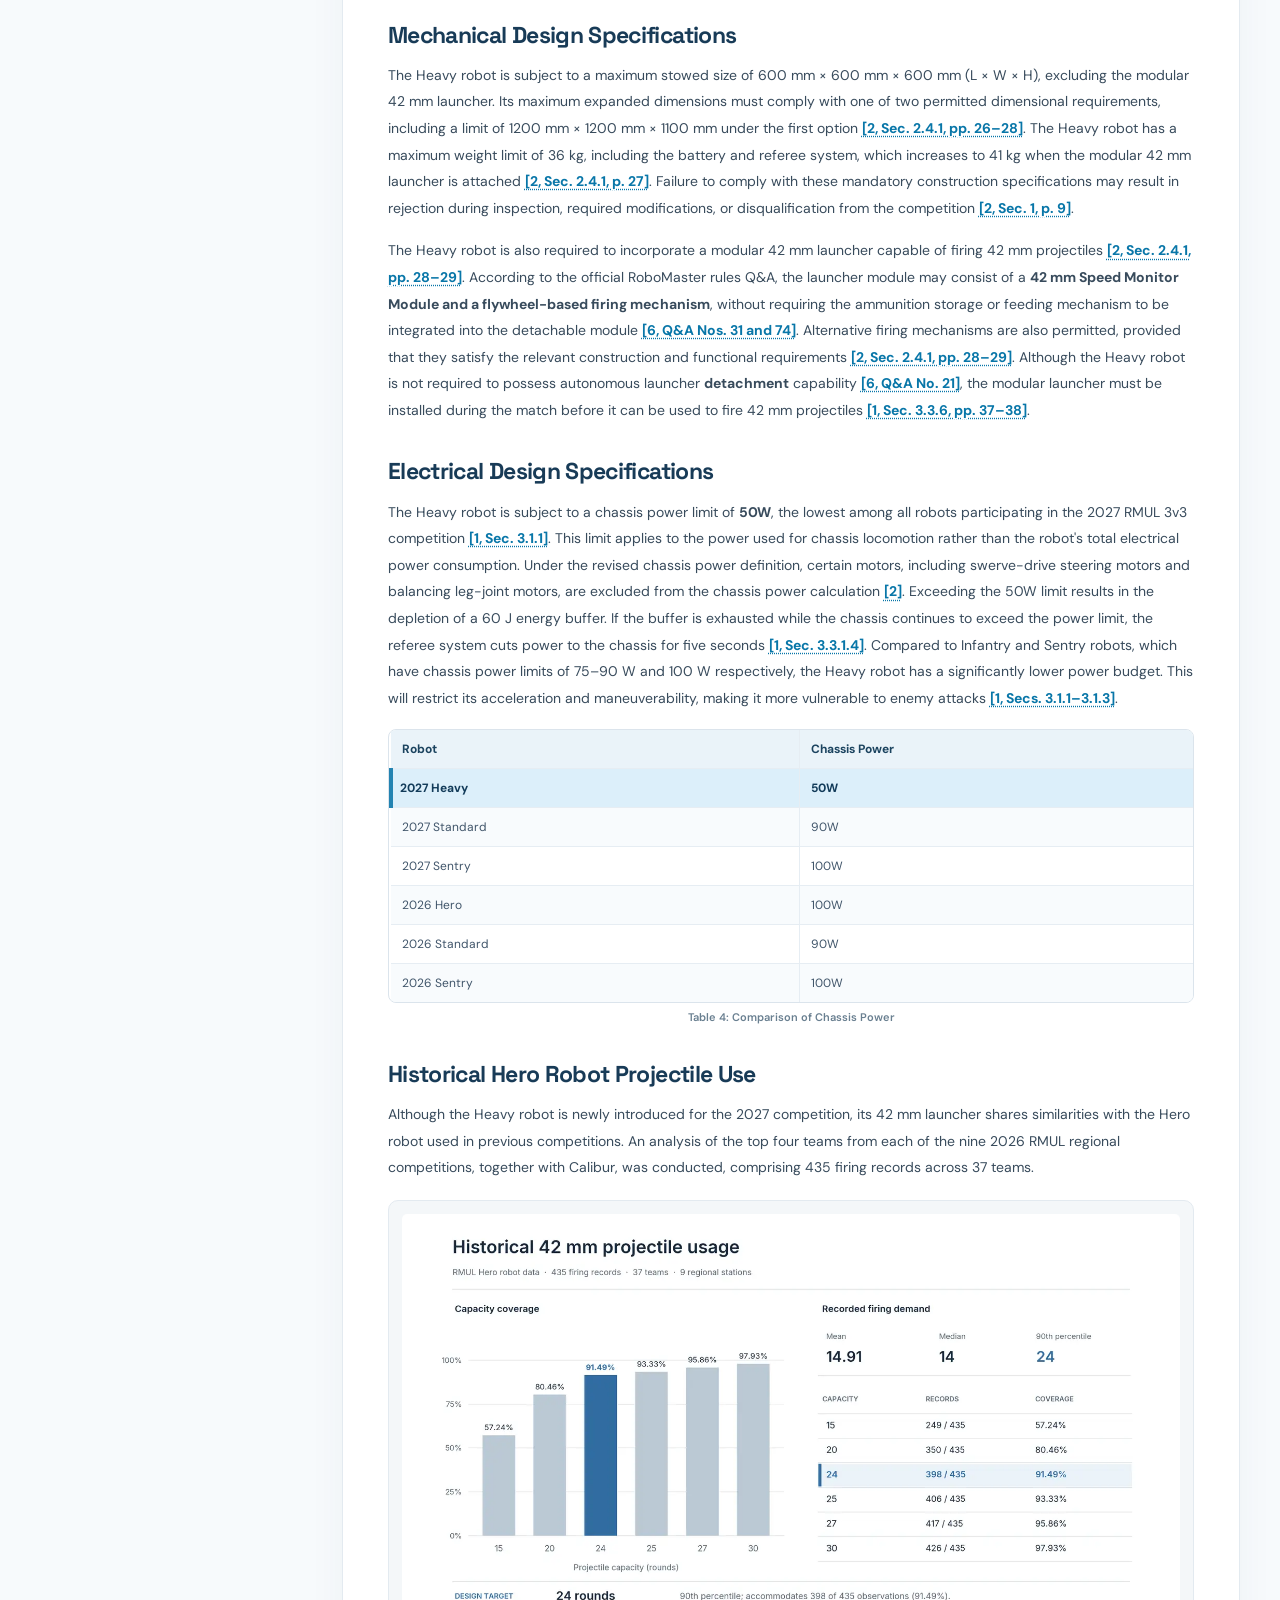
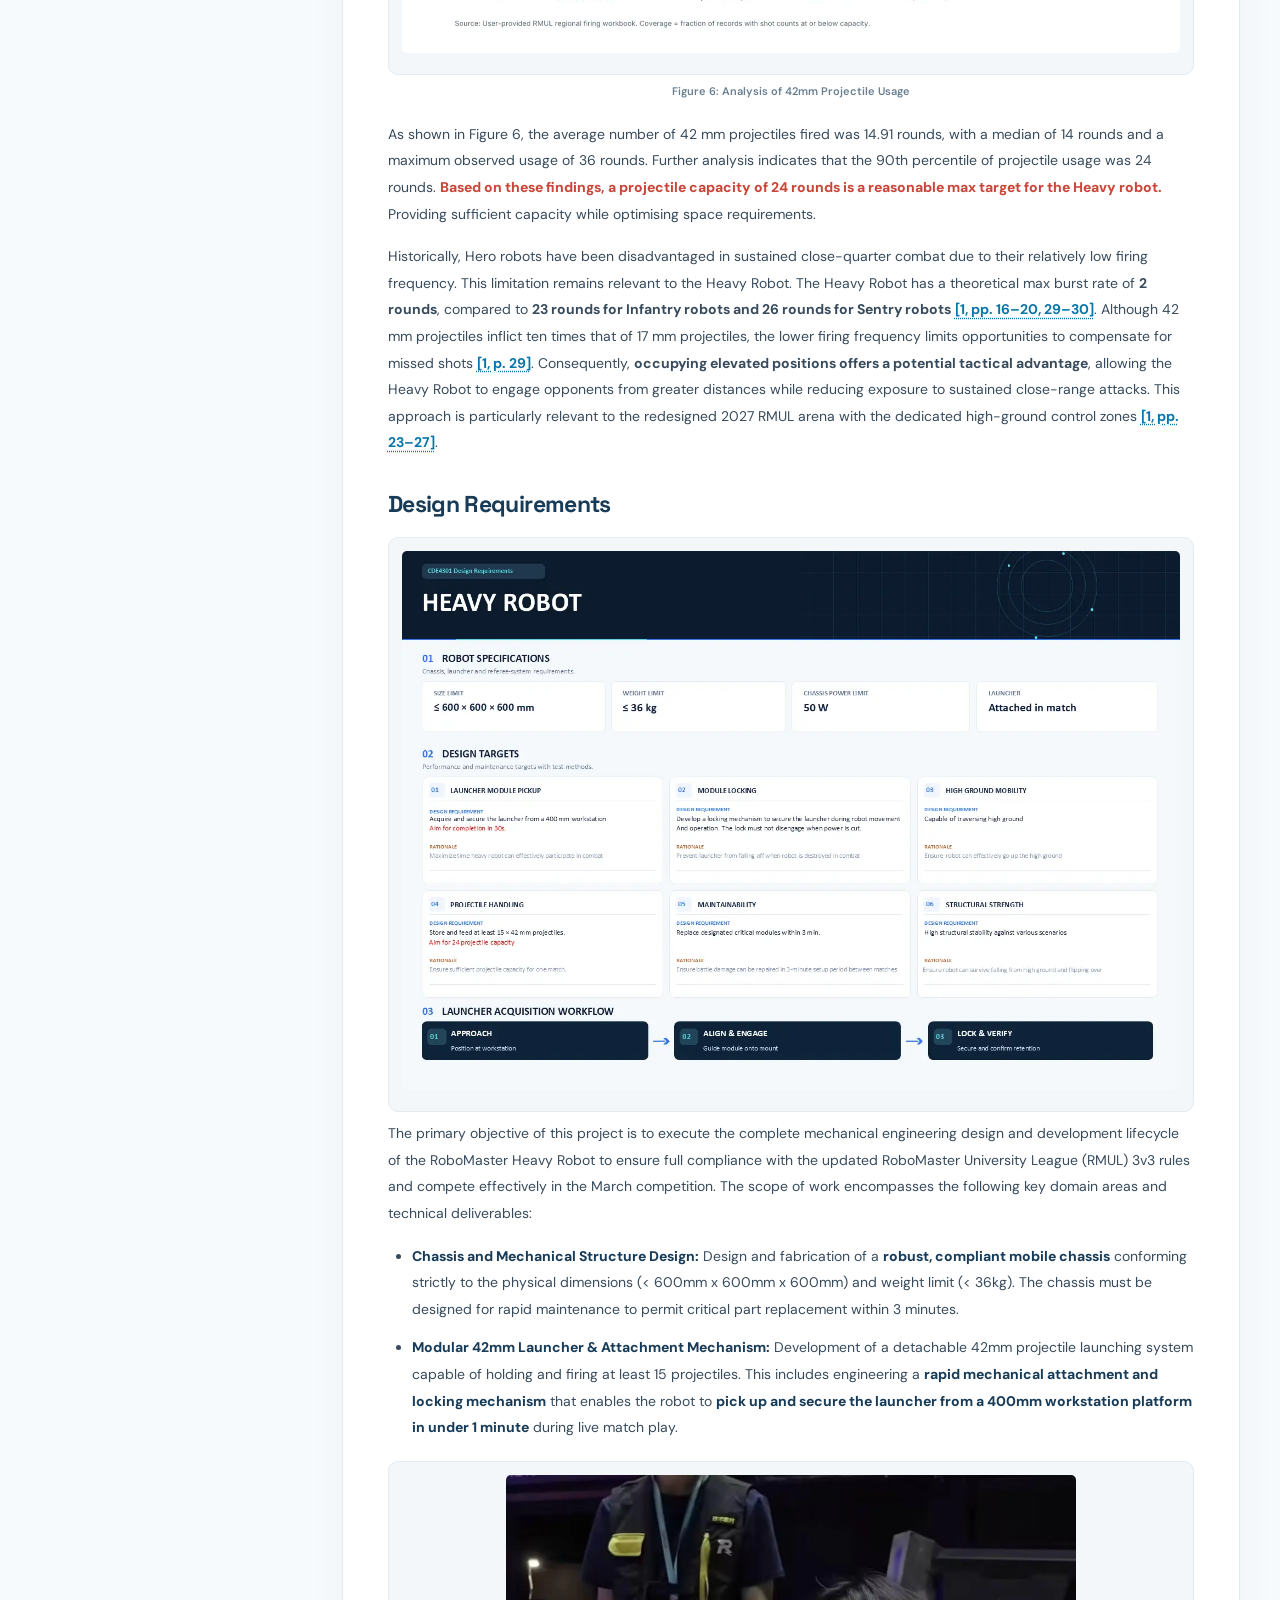
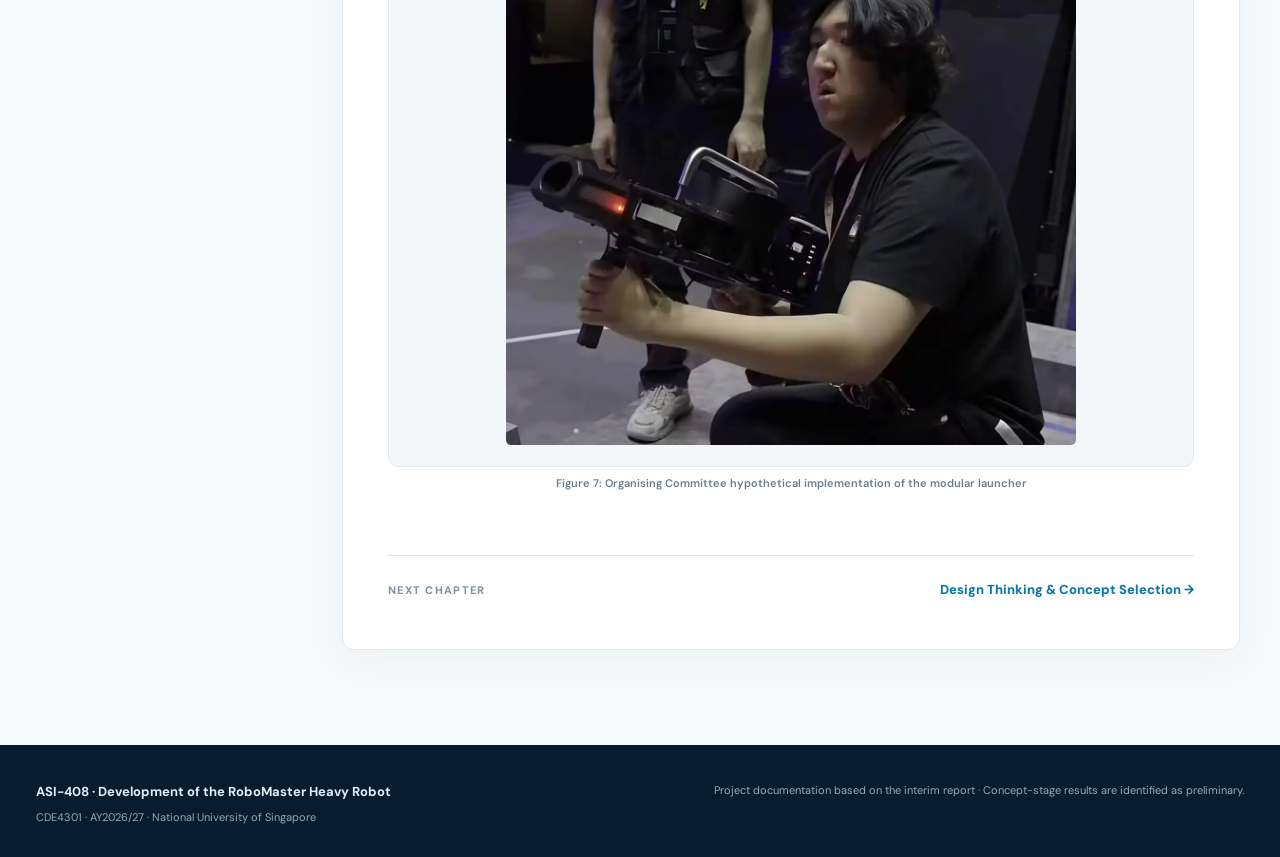
==== commit 98bc5e5f: "Update workstation rationale and highlight launcher retrieval requirement" ====
--- a/interim-report/index.html
+++ b/interim-report/index.html
@@ -22,7 +22,7 @@
 </video>
 <a class="short-clip-fallback" href="https://www.bilibili.com/video/BV1m5AgzeERu/" target="_blank" rel="noopener noreferrer" aria-label="Watch original RoboMaster match footage" hidden><span class="short-clip-icon" aria-hidden="true">▶</span></a>
 </div>
-</section><h3 class="subsection" id="arena-analysis">Arena Analysis</h3><p class="body-copy">The 12 m × 8 m arena has resupply zones, high ground and a tunnel; the 2027 revision adds two elevated capture zones alongside the central zone <a aria-label="Reference 1" class="cite-link" href="appendices.html#ref-1">[1, pp. 22–27]</a>.</p><div aria-label="Report comparison table" class="table-scroller" role="region" tabindex="0"><table class="doc-table"><tr><td scope="col"><a aria-label="Open full resolution figure" class="figure-link" href="../assets/report-figures/image40.webp" target="_blank"><img alt="Embedded report figure" decoding="async" loading="lazy" src="../assets/report-figures/image40.webp"/></a><br/>2027 RMUL Arena</td><td scope="col"><a aria-label="Open full resolution figure" class="figure-link" href="../assets/report-figures/image28.webp" target="_blank"><img alt="Embedded report figure" decoding="async" loading="lazy" src="../assets/report-figures/image28.webp"/></a><br/>2026 RMUL Arena</td></tr></table></div><p class="caption">Table 1: 2027 VS 2026 Arena Overview <a aria-label="Reference 1" class="cite-link" href="appendices.html#ref-1">[1, pp. 22–27]</a>, <a aria-label="Reference 4" class="cite-link" href="appendices.html#ref-4">[4, pp. 21–25]</a></p><p class="body-copy">Two significant 2027 changes are high-ground capture zones and a 400 mm-high workstation from which the Heavy robot retrieves its launcher <a aria-label="Reference 1" class="cite-link" href="appendices.html#ref-1">[1, pp. 23–27, 37]</a>.</p><div aria-label="Report comparison table" class="table-scroller" role="region" tabindex="0"><table class="doc-table"><tr><td scope="col"><a aria-label="Open full resolution 2027 RMUL High Ground diagram" class="figure-link" href="../assets/report-figures/2027-rmul-high-ground.png" target="_blank" rel="noopener noreferrer"><img alt="2027 RMUL high-ground arena diagram showing 2000 mm width, 4060 mm length, elevation dimensions, and the central control zone" decoding="async" loading="lazy" src="../assets/report-figures/2027-rmul-high-ground.png"/></a><br/>2027 RMUL High Ground</td><td scope="col"><a aria-label="Open full resolution figure" class="figure-link" href="../assets/report-figures/image27.webp" target="_blank"><img alt="Embedded report figure" decoding="async" loading="lazy" src="../assets/report-figures/image27.webp"/></a><br/>2026 RMUL High Ground</td></tr></table></div><p class="caption">Table 2: 2027 VS 2026 High Ground Comparison <a aria-label="Reference 1" class="cite-link" href="appendices.html#ref-1">[1, Fig. 3-8, p. 25]</a>, <a aria-label="Reference 4" class="cite-link" href="appendices.html#ref-4">[4, Fig. 3-6, p. 24]</a></p><p class="body-copy"><strong class="req-highlight">The high-ground platform rises approximately 200 mm. Its capture zones make step-climbing a core mobility requirement</strong>, while the tunnel offers a shorter route and cooling benefit <a aria-label="Reference 1" class="cite-link" href="appendices.html#ref-1">[1, pp. 25–27]</a>.</p><figure class="report-figure"><a aria-label="View original embedded figure" class="figure-link" href="../assets/report-figures/image12.webp" target="_blank"><img alt="Report illustration" loading="lazy" src="../assets/report-figures/image12.webp"/></a></figure><p class="caption">Figure 4: Comparison of Terrain Benefits</p><p class="body-copy">Compared to 2026, the 2027 arena places increased emphasis on traversing the high ground and the tunnel. In the 2027 arena, two of the three capture zones are situated on the high ground. As each captured zone reduces the opponent’s victory points by one per second, each zone can contribute a maximum of 300 points over a five-minute round. Overcoming a 300-point deficit solely through destroying opposing robots would require 30 eliminations. However, each destroyed robot receives 30 seconds of invincibility, making this number of eliminations infeasible within a single round <a class="cite-link" href="appendices.html#a-1-game-mechanics">[Appendix A-1]</a>.</p><p class="body-copy">Based on this analysis, <strong style="color:#c9473a;">traversing the high ground is now a strategic match-winning condition</strong>, as the number of capture zones a team can control directly affects the expected outcome, as shown in Table 3.</p><div aria-label="Report comparison table" class="table-scroller" role="region" tabindex="0"><table class="doc-table"><tr><th scope="col"><strong>High Ground Ability (Our Team)</strong></th><th scope="col">High Ground Ability (Opponent)</th><th scope="col"><strong>Expected Winner</strong></th><th scope="col"><strong>Rationale</strong></th></tr><tr><td scope="col">Yes</td><td scope="col">Yes</td><td scope="col"><strong>Contested</strong></td><td scope="col">Both teams capable of capturing 3 capture zones</td></tr><tr><td scope="col">Yes</td><td scope="col">No</td><td scope="col"><strong>Our Team</strong></td><td scope="col">Our team can capture 2 zones uncontested, opponent can only potentially capture 1 zone</td></tr><tr><td scope="col">No</td><td scope="col">Yes</td><td scope="col"><strong>Opponent</strong></td><td scope="col">Our team can potentially capture 1 zone, opponent can capture 2 zones uncontested</td></tr><tr><td scope="col">No</td><td scope="col">No</td><td scope="col"><strong>Contested</strong></td><td scope="col">Both teams contest central capture zone</td></tr></table></div><p class="caption">Table 3: High-Ground Access and Tactical Outcomes</p><p class="body-copy">The second major arena change is the workstation. The heavy robot’s modular 42mm launcher is placed on the workstation at the start of each round. During the round the heavy robot can choose to equip the launcher mechanism, doing so would provide the ability to fire 42mm projectiles and also provide a 4.5x HP buff. <a aria-label="Reference 1" class="cite-link" href="appendices.html#ref-1">[1, pp. 16–18, 37–38]</a></p><figure class="report-figure"><a aria-label="View workstation and resupply zone schematic at full resolution" class="figure-link" href="../assets/report-figures/figure5-workstation-resupply.png" target="_blank" rel="noopener noreferrer"><img alt="Workstation and resupply zone diagram showing dimensions and labels [1] Workstation and [2] Resupply Zone" loading="lazy" decoding="async" src="../assets/report-figures/figure5-workstation-resupply.png"/></a></figure><p class="caption">Figure 5: Workstation and Resupply Zone <a aria-label="Reference 1" class="cite-link" href="appendices.html#ref-1">[1, Fig. 3-6, p. 24]</a></p><section class="chapter" id="4-heavy-robot"><h2>4. Heavy Robot</h2></section><h3 class="subsection" id="mechanical-design-specifications">Mechanical Design Specifications</h3><p class="body-copy">The Heavy robot is subject to a maximum stowed size of 600 mm × 600 mm × 600 mm (L × W × H), excluding the modular 42 mm launcher. Its maximum expanded dimensions must comply with one of two permitted dimensional requirements, including a limit of 1200 mm × 1200 mm × 1100 mm under the first option <a aria-label="Reference 2" class="cite-link" href="appendices.html#ref-2">[2, Sec. 2.4.1, pp. 26–28]</a>. The Heavy robot has a maximum weight limit of 36 kg, including the battery and referee system, which increases to 41 kg when the modular 42 mm launcher is attached <a aria-label="Reference 2" class="cite-link" href="appendices.html#ref-2">[2, Sec. 2.4.1, p. 27]</a>. Failure to comply with these mandatory construction specifications may result in rejection during inspection, required modifications, or disqualification from the competition <a aria-label="Reference 2" class="cite-link" href="appendices.html#ref-2">[2, Sec. 1, p. 9]</a>.</p><p class="body-copy">The Heavy robot is also required to incorporate a modular 42 mm launcher capable of firing 42 mm projectiles <a aria-label="Reference 2" class="cite-link" href="appendices.html#ref-2">[2, Sec. 2.4.1, pp. 28–29]</a>. According to the official RoboMaster rules Q&amp;A, the launcher module may consist of a <strong>42 mm Speed Monitor Module and a flywheel-based firing mechanism</strong>, without requiring the ammunition storage or feeding mechanism to be integrated into the detachable module <a aria-label="Reference 6" class="cite-link" href="appendices.html#ref-6">[6, Q&amp;A Nos. 31 and 74]</a>. Alternative firing mechanisms are also permitted, provided that they satisfy the relevant construction and functional requirements <a aria-label="Reference 2" class="cite-link" href="appendices.html#ref-2">[2, Sec. 2.4.1, pp. 28–29]</a>. Although the Heavy robot is not required to possess autonomous launcher <strong>detachment</strong> capability <a aria-label="Reference 6" class="cite-link" href="appendices.html#ref-6">[6, Q&amp;A No. 21]</a>, the modular launcher must be installed during the match before it can be used to fire 42 mm projectiles <a aria-label="Reference 1" class="cite-link" href="appendices.html#ref-1">[1, Sec. 3.3.6, pp. 37–38]</a>.</p><h3 class="subsection" id="electrical-design-specifications">Electrical Design Specifications</h3><p class="body-copy">The Heavy robot is subject to a chassis power limit of <strong>50W</strong>, the lowest among all robots participating in the 2027 RMUL 3v3 competition <a aria-label="Reference 1" class="cite-link" href="appendices.html#ref-1">[1, Sec. 3.1.1]</a>. This limit applies to the power used for chassis locomotion rather than the robot's total electrical power consumption. Under the revised chassis power definition, certain motors, including swerve-drive steering motors and balancing leg-joint motors, are excluded from the chassis power calculation <a aria-label="Reference 2" class="cite-link" href="appendices.html#ref-2">[2]</a>. Exceeding the 50W limit results in the depletion of a 60 J energy buffer. If the buffer is exhausted while the chassis continues to exceed the power limit, the referee system cuts power to the chassis for five seconds <a aria-label="Reference 1" class="cite-link" href="appendices.html#ref-1">[1, Sec. 3.3.1.4]</a>. Compared to Infantry and Sentry robots, which have chassis power limits of 75–90 W and 100 W respectively, the Heavy robot has a significantly lower power budget. This will restrict its acceleration and maneuverability, making it more vulnerable to enemy attacks <a aria-label="Reference 1" class="cite-link" href="appendices.html#ref-1">[1, Secs. 3.1.1–3.1.3]</a>.</p><div aria-label="Report comparison table" class="table-scroller" role="region" tabindex="0"><table class="doc-table"><tr><th scope="col"><strong>Robot</strong></th><th scope="col"><strong>Chassis Power</strong></th></tr><tr class="heavy-robot-power-highlight"><td scope="col"><strong>2027 Heavy</strong></td><td scope="col"><strong>50W</strong></td></tr><tr><td scope="col">2027 Standard</td><td scope="col">90W</td></tr><tr><td scope="col">2027 Sentry</td><td scope="col">100W</td></tr><tr><td scope="col">2026 Hero</td><td scope="col">100W</td></tr><tr><td scope="col">2026 Standard</td><td scope="col">90W</td></tr><tr><td scope="col">2026 Sentry</td><td scope="col">100W</td></tr></table></div><p class="caption">Table 4: Comparison of Chassis Power</p><h3 class="subsection" id="historical-hero-robot-projectile-use">Historical Hero Robot Projectile Use</h3><p class="body-copy">Although the Heavy robot is newly introduced for the 2027 competition, its 42 mm launcher shares similarities with the Hero robot used in previous competitions. An analysis of the top four teams from each of the nine 2026 RMUL regional competitions, together with Calibur, was conducted, comprising 435 firing records across 37 teams.</p><figure class="report-figure"><a aria-label="View original embedded figure" class="figure-link" href="../assets/report-figures/image31.webp" target="_blank"><img alt="Report illustration" loading="lazy" src="../assets/report-figures/image31.webp"/></a></figure><p class="caption">Figure 6: Analysis of 42mm Projectile Usage</p><p class="body-copy">As shown in Figure 6, the average number of 42 mm projectiles fired was 14.91 rounds, with a median of 14 rounds and a maximum observed usage of 36 rounds. Further analysis indicates that the 90th percentile of projectile usage was 24 rounds. <strong class="req-highlight">Based on these findings, a projectile capacity of 24 rounds is a reasonable max target for the Heavy robot.</strong> Providing sufficient capacity while optimising space requirements.</p><p class="body-copy">Historically, Hero robots have been disadvantaged in sustained close-quarter combat due to their relatively low firing frequency. This limitation remains relevant to the Heavy Robot. The Heavy Robot has a theoretical max burst rate of <strong>2 rounds</strong>, compared to <strong>23 rounds for Infantry robots and 26 rounds for Sentry robots</strong> <a aria-label="Reference 1" class="cite-link" href="appendices.html#ref-1">[1, pp. 16–20, 29–30]</a>. Although 42 mm projectiles inflict ten times that of 17 mm projectiles, the lower firing frequency limits opportunities to compensate for missed shots <a aria-label="Reference 1" class="cite-link" href="appendices.html#ref-1">[1, p. 29]</a>. Consequently, <strong>occupying elevated positions offers a potential tactical advantage</strong>, allowing the Heavy Robot to engage opponents from greater distances while reducing exposure to sustained close-range attacks. This approach is particularly relevant to the redesigned 2027 RMUL arena with the dedicated high-ground control zones <a aria-label="Reference 1" class="cite-link" href="appendices.html#ref-1">[1, pp. 23–27]</a>.</p><h3 class="subsection" id="design-requirements">Design Requirements</h3><figure class="report-figure"><a aria-label="View original embedded figure" class="figure-link" href="../assets/report-figures/image38.webp" target="_blank"><img alt="Report illustration" loading="lazy" src="../assets/report-figures/image38.webp"/></a></figure><p class="body-copy">The primary objective of this project is to execute the complete mechanical engineering design and development lifecycle of the RoboMaster Heavy Robot to ensure full compliance with the updated RoboMaster University League (RMUL) 3v3 rules and compete effectively in the March competition. The scope of work encompasses the following key domain areas and technical deliverables:</p><ul class="design-requirements-list"><li><strong>Chassis and Mechanical Structure Design:</strong> Design and fabrication of a <strong class="req-highlight">robust, compliant mobile chassis</strong> conforming strictly to the physical dimensions (&lt; 600mm x 600mm x 600mm) and weight limit (&lt; 36kg). The chassis must be designed for rapid maintenance to permit critical part replacement within 3 minutes.</li><li><strong>Modular 42mm Launcher &amp; Attachment Mechanism:</strong> Development of a detachable 42mm projectile launching system capable of holding and firing at least 15 projectiles. This includes engineering a <strong class="req-highlight">rapid mechanical attachment and locking mechanism</strong> that enables the robot to <strong class="req-highlight">pick up and secure the launcher from a 400mm workstation platform in under 1 minute</strong> during live match play.</li></ul><figure class="report-figure"><a aria-label="View original embedded figure" class="figure-link" href="../assets/report-figures/image9.webp" target="_blank"><img alt="Report illustration" loading="lazy" src="../assets/report-figures/image9.webp"/></a></figure><p class="caption">Figure 7: Organising Committee hypothetical implementation of the modular launcher</p>
+</section><h3 class="subsection" id="arena-analysis">Arena Analysis</h3><p class="body-copy">The 12 m × 8 m arena has resupply zones, high ground and a tunnel; the 2027 revision adds two elevated capture zones alongside the central zone <a aria-label="Reference 1" class="cite-link" href="appendices.html#ref-1">[1, pp. 22–27]</a>.</p><div aria-label="Report comparison table" class="table-scroller" role="region" tabindex="0"><table class="doc-table"><tr><td scope="col"><a aria-label="Open full resolution figure" class="figure-link" href="../assets/report-figures/image40.webp" target="_blank"><img alt="Embedded report figure" decoding="async" loading="lazy" src="../assets/report-figures/image40.webp"/></a><br/>2027 RMUL Arena</td><td scope="col"><a aria-label="Open full resolution figure" class="figure-link" href="../assets/report-figures/image28.webp" target="_blank"><img alt="Embedded report figure" decoding="async" loading="lazy" src="../assets/report-figures/image28.webp"/></a><br/>2026 RMUL Arena</td></tr></table></div><p class="caption">Table 1: 2027 VS 2026 Arena Overview <a aria-label="Reference 1" class="cite-link" href="appendices.html#ref-1">[1, pp. 22–27]</a>, <a aria-label="Reference 4" class="cite-link" href="appendices.html#ref-4">[4, pp. 21–25]</a></p><p class="body-copy">Two significant 2027 changes are high-ground capture zones and a 400 mm-high workstation from which the Heavy robot retrieves its launcher <a aria-label="Reference 1" class="cite-link" href="appendices.html#ref-1">[1, pp. 23–27, 37]</a>.</p><div aria-label="Report comparison table" class="table-scroller" role="region" tabindex="0"><table class="doc-table"><tr><td scope="col"><a aria-label="Open full resolution 2027 RMUL High Ground diagram" class="figure-link" href="../assets/report-figures/2027-rmul-high-ground.png" target="_blank" rel="noopener noreferrer"><img alt="2027 RMUL high-ground arena diagram showing 2000 mm width, 4060 mm length, elevation dimensions, and the central control zone" decoding="async" loading="lazy" src="../assets/report-figures/2027-rmul-high-ground.png"/></a><br/>2027 RMUL High Ground</td><td scope="col"><a aria-label="Open full resolution figure" class="figure-link" href="../assets/report-figures/image27.webp" target="_blank"><img alt="Embedded report figure" decoding="async" loading="lazy" src="../assets/report-figures/image27.webp"/></a><br/>2026 RMUL High Ground</td></tr></table></div><p class="caption">Table 2: 2027 VS 2026 High Ground Comparison <a aria-label="Reference 1" class="cite-link" href="appendices.html#ref-1">[1, Fig. 3-8, p. 25]</a>, <a aria-label="Reference 4" class="cite-link" href="appendices.html#ref-4">[4, Fig. 3-6, p. 24]</a></p><p class="body-copy"><strong class="req-highlight">The high-ground platform rises approximately 200 mm. Its capture zones make step-climbing a core mobility requirement</strong>, while the tunnel offers a shorter route and cooling benefit <a aria-label="Reference 1" class="cite-link" href="appendices.html#ref-1">[1, pp. 25–27]</a>.</p><figure class="report-figure"><a aria-label="View original embedded figure" class="figure-link" href="../assets/report-figures/image12.webp" target="_blank"><img alt="Report illustration" loading="lazy" src="../assets/report-figures/image12.webp"/></a></figure><p class="caption">Figure 4: Comparison of Terrain Benefits</p><p class="body-copy">Compared to 2026, the 2027 arena places increased emphasis on traversing the high ground and the tunnel. In the 2027 arena, two of the three capture zones are situated on the high ground. As each captured zone reduces the opponent’s victory points by one per second, each zone can contribute a maximum of 300 points over a five-minute round. Overcoming a 300-point deficit solely through destroying opposing robots would require 30 eliminations. However, each destroyed robot receives 30 seconds of invincibility, making this number of eliminations infeasible within a single round <a class="cite-link" href="appendices.html#a-1-game-mechanics">[Appendix A-1]</a>.</p><p class="body-copy">Based on this analysis, <strong style="color:#c9473a;">traversing the high ground is now a strategic match-winning condition</strong>, as the number of capture zones a team can control directly affects the expected outcome, as shown in Table 3.</p><div aria-label="Report comparison table" class="table-scroller" role="region" tabindex="0"><table class="doc-table"><tr><th scope="col"><strong>High Ground Ability (Our Team)</strong></th><th scope="col">High Ground Ability (Opponent)</th><th scope="col"><strong>Expected Winner</strong></th><th scope="col"><strong>Rationale</strong></th></tr><tr><td scope="col">Yes</td><td scope="col">Yes</td><td scope="col"><strong>Contested</strong></td><td scope="col">Both teams capable of capturing 3 capture zones</td></tr><tr><td scope="col">Yes</td><td scope="col">No</td><td scope="col"><strong>Our Team</strong></td><td scope="col">Our team can capture 2 zones uncontested, opponent can only potentially capture 1 zone</td></tr><tr><td scope="col">No</td><td scope="col">Yes</td><td scope="col"><strong>Opponent</strong></td><td scope="col">Our team can potentially capture 1 zone, opponent can capture 2 zones uncontested</td></tr><tr><td scope="col">No</td><td scope="col">No</td><td scope="col"><strong>Contested</strong></td><td scope="col">Both teams contest central capture zone</td></tr></table></div><p class="caption">Table 3: High-Ground Access and Tactical Outcomes</p><p class="body-copy">The second major arena change is the workstation. The heavy robot’s modular 42mm launcher is placed on the workstation at the start of each round. During the round the heavy robot can choose to equip the launcher mechanism, doing so would provide the ability to fire 42mm projectiles and provide a 4.5x HP buff, increasing its HP from 100 to 450. This is significant as a single burst of projectiles from any robot on the field could inflict around 200 HP—double the heavy robot’s initial 100 HP—meaning the heavy robot would be easily destroyed without the launcher. <a aria-label="Reference 1" class="cite-link" href="appendices.html#ref-1">[1, pp. 16–18, 37–38]</a>. Furthermore, without the launcher, the team would be disadvantaged in terms of firepower output (2 robots vs 3 robots). As such, it is necessary to <strong style="color:#c9473a;">pick up the modular launcher from the 400mm platform</strong>.</p><figure class="report-figure"><a aria-label="View workstation and resupply zone schematic at full resolution" class="figure-link" href="../assets/report-figures/figure5-workstation-resupply.png" target="_blank" rel="noopener noreferrer"><img alt="Workstation and resupply zone diagram showing dimensions and labels [1] Workstation and [2] Resupply Zone" loading="lazy" decoding="async" src="../assets/report-figures/figure5-workstation-resupply.png"/></a></figure><p class="caption">Figure 5: Workstation and Resupply Zone <a aria-label="Reference 1" class="cite-link" href="appendices.html#ref-1">[1, Fig. 3-6, p. 24]</a></p><section class="chapter" id="4-heavy-robot"><h2>4. Heavy Robot</h2></section><h3 class="subsection" id="mechanical-design-specifications">Mechanical Design Specifications</h3><p class="body-copy">The Heavy robot is subject to a maximum stowed size of 600 mm × 600 mm × 600 mm (L × W × H), excluding the modular 42 mm launcher. Its maximum expanded dimensions must comply with one of two permitted dimensional requirements, including a limit of 1200 mm × 1200 mm × 1100 mm under the first option <a aria-label="Reference 2" class="cite-link" href="appendices.html#ref-2">[2, Sec. 2.4.1, pp. 26–28]</a>. The Heavy robot has a maximum weight limit of 36 kg, including the battery and referee system, which increases to 41 kg when the modular 42 mm launcher is attached <a aria-label="Reference 2" class="cite-link" href="appendices.html#ref-2">[2, Sec. 2.4.1, p. 27]</a>. Failure to comply with these mandatory construction specifications may result in rejection during inspection, required modifications, or disqualification from the competition <a aria-label="Reference 2" class="cite-link" href="appendices.html#ref-2">[2, Sec. 1, p. 9]</a>.</p><p class="body-copy">The Heavy robot is also required to incorporate a modular 42 mm launcher capable of firing 42 mm projectiles <a aria-label="Reference 2" class="cite-link" href="appendices.html#ref-2">[2, Sec. 2.4.1, pp. 28–29]</a>. According to the official RoboMaster rules Q&amp;A, the launcher module may consist of a <strong>42 mm Speed Monitor Module and a flywheel-based firing mechanism</strong>, without requiring the ammunition storage or feeding mechanism to be integrated into the detachable module <a aria-label="Reference 6" class="cite-link" href="appendices.html#ref-6">[6, Q&amp;A Nos. 31 and 74]</a>. Alternative firing mechanisms are also permitted, provided that they satisfy the relevant construction and functional requirements <a aria-label="Reference 2" class="cite-link" href="appendices.html#ref-2">[2, Sec. 2.4.1, pp. 28–29]</a>. Although the Heavy robot is not required to possess autonomous launcher <strong>detachment</strong> capability <a aria-label="Reference 6" class="cite-link" href="appendices.html#ref-6">[6, Q&amp;A No. 21]</a>, the modular launcher must be installed during the match before it can be used to fire 42 mm projectiles <a aria-label="Reference 1" class="cite-link" href="appendices.html#ref-1">[1, Sec. 3.3.6, pp. 37–38]</a>.</p><h3 class="subsection" id="electrical-design-specifications">Electrical Design Specifications</h3><p class="body-copy">The Heavy robot is subject to a chassis power limit of <strong>50W</strong>, the lowest among all robots participating in the 2027 RMUL 3v3 competition <a aria-label="Reference 1" class="cite-link" href="appendices.html#ref-1">[1, Sec. 3.1.1]</a>. This limit applies to the power used for chassis locomotion rather than the robot's total electrical power consumption. Under the revised chassis power definition, certain motors, including swerve-drive steering motors and balancing leg-joint motors, are excluded from the chassis power calculation <a aria-label="Reference 2" class="cite-link" href="appendices.html#ref-2">[2]</a>. Exceeding the 50W limit results in the depletion of a 60 J energy buffer. If the buffer is exhausted while the chassis continues to exceed the power limit, the referee system cuts power to the chassis for five seconds <a aria-label="Reference 1" class="cite-link" href="appendices.html#ref-1">[1, Sec. 3.3.1.4]</a>. Compared to Infantry and Sentry robots, which have chassis power limits of 75–90 W and 100 W respectively, the Heavy robot has a significantly lower power budget. This will restrict its acceleration and maneuverability, making it more vulnerable to enemy attacks <a aria-label="Reference 1" class="cite-link" href="appendices.html#ref-1">[1, Secs. 3.1.1–3.1.3]</a>.</p><div aria-label="Report comparison table" class="table-scroller" role="region" tabindex="0"><table class="doc-table"><tr><th scope="col"><strong>Robot</strong></th><th scope="col"><strong>Chassis Power</strong></th></tr><tr class="heavy-robot-power-highlight"><td scope="col"><strong>2027 Heavy</strong></td><td scope="col"><strong>50W</strong></td></tr><tr><td scope="col">2027 Standard</td><td scope="col">90W</td></tr><tr><td scope="col">2027 Sentry</td><td scope="col">100W</td></tr><tr><td scope="col">2026 Hero</td><td scope="col">100W</td></tr><tr><td scope="col">2026 Standard</td><td scope="col">90W</td></tr><tr><td scope="col">2026 Sentry</td><td scope="col">100W</td></tr></table></div><p class="caption">Table 4: Comparison of Chassis Power</p><h3 class="subsection" id="historical-hero-robot-projectile-use">Historical Hero Robot Projectile Use</h3><p class="body-copy">Although the Heavy robot is newly introduced for the 2027 competition, its 42 mm launcher shares similarities with the Hero robot used in previous competitions. An analysis of the top four teams from each of the nine 2026 RMUL regional competitions, together with Calibur, was conducted, comprising 435 firing records across 37 teams.</p><figure class="report-figure"><a aria-label="View original embedded figure" class="figure-link" href="../assets/report-figures/image31.webp" target="_blank"><img alt="Report illustration" loading="lazy" src="../assets/report-figures/image31.webp"/></a></figure><p class="caption">Figure 6: Analysis of 42mm Projectile Usage</p><p class="body-copy">As shown in Figure 6, the average number of 42 mm projectiles fired was 14.91 rounds, with a median of 14 rounds and a maximum observed usage of 36 rounds. Further analysis indicates that the 90th percentile of projectile usage was 24 rounds. <strong class="req-highlight">Based on these findings, a projectile capacity of 24 rounds is a reasonable max target for the Heavy robot.</strong> Providing sufficient capacity while optimising space requirements.</p><p class="body-copy">Historically, Hero robots have been disadvantaged in sustained close-quarter combat due to their relatively low firing frequency. This limitation remains relevant to the Heavy Robot. The Heavy Robot has a theoretical max burst rate of <strong>2 rounds</strong>, compared to <strong>23 rounds for Infantry robots and 26 rounds for Sentry robots</strong> <a aria-label="Reference 1" class="cite-link" href="appendices.html#ref-1">[1, pp. 16–20, 29–30]</a>. Although 42 mm projectiles inflict ten times that of 17 mm projectiles, the lower firing frequency limits opportunities to compensate for missed shots <a aria-label="Reference 1" class="cite-link" href="appendices.html#ref-1">[1, p. 29]</a>. Consequently, <strong>occupying elevated positions offers a potential tactical advantage</strong>, allowing the Heavy Robot to engage opponents from greater distances while reducing exposure to sustained close-range attacks. This approach is particularly relevant to the redesigned 2027 RMUL arena with the dedicated high-ground control zones <a aria-label="Reference 1" class="cite-link" href="appendices.html#ref-1">[1, pp. 23–27]</a>.</p><h3 class="subsection" id="design-requirements">Design Requirements</h3><figure class="report-figure"><a aria-label="View original embedded figure" class="figure-link" href="../assets/report-figures/image38.webp" target="_blank"><img alt="Report illustration" loading="lazy" src="../assets/report-figures/image38.webp"/></a></figure><p class="body-copy">The primary objective of this project is to execute the complete mechanical engineering design and development lifecycle of the RoboMaster Heavy Robot to ensure full compliance with the updated RoboMaster University League (RMUL) 3v3 rules and compete effectively in the March competition. The scope of work encompasses the following key domain areas and technical deliverables:</p><ul class="design-requirements-list"><li><strong>Chassis and Mechanical Structure Design:</strong> Design and fabrication of a <strong class="req-highlight">robust, compliant mobile chassis</strong> conforming strictly to the physical dimensions (&lt; 600mm x 600mm x 600mm) and weight limit (&lt; 36kg). The chassis must be designed for rapid maintenance to permit critical part replacement within 3 minutes.</li><li><strong>Modular 42mm Launcher &amp; Attachment Mechanism:</strong> Development of a detachable 42mm projectile launching system capable of holding and firing at least 15 projectiles. This includes engineering a <strong class="req-highlight">rapid mechanical attachment and locking mechanism</strong> that enables the robot to <strong class="req-highlight">pick up and secure the launcher from a 400mm workstation platform in under 1 minute</strong> during live match play.</li></ul><figure class="report-figure"><a aria-label="View original embedded figure" class="figure-link" href="../assets/report-figures/image9.webp" target="_blank"><img alt="Report illustration" loading="lazy" src="../assets/report-figures/image9.webp"/></a></figure><p class="caption">Figure 7: Organising Committee hypothetical implementation of the modular launcher</p>
 <nav aria-label="Next report chapter" class="report-next"><span>NEXT CHAPTER</span><a href="design.html">Design Thinking &amp; Concept Selection →</a></nav>
 </article></div></main><footer class="site-footer"><div class="footer-inner"><div><strong>ASI-408 · Development of the RoboMaster Heavy Robot</strong><p>CDE4301 · AY2026/27 · National University of Singapore</p></div><div><p>Project documentation based on the interim report · Concept-stage results are identified as preliminary.</p></div></div></footer><button aria-label="Back to top" class="scroll-top" title="Back to top">↑</button>
 <script defer="" src="../site.js"></script></body></html>
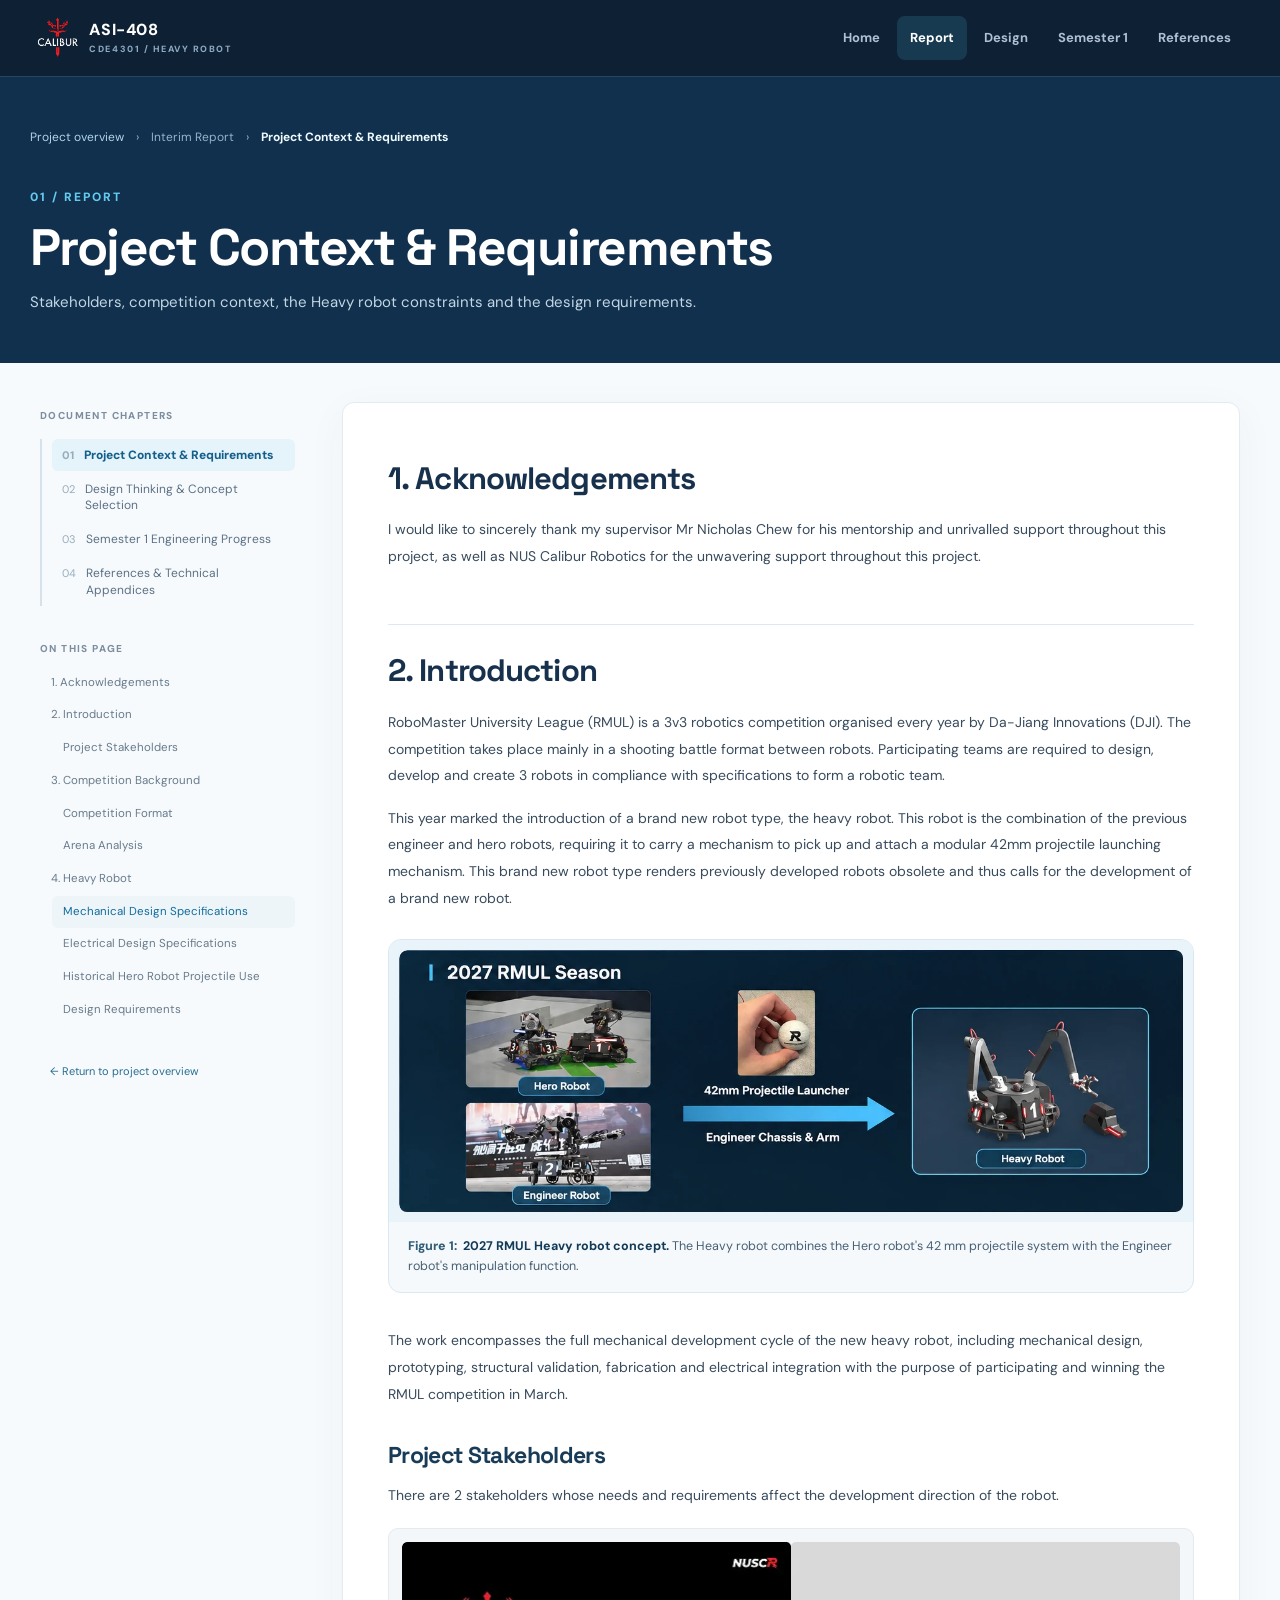
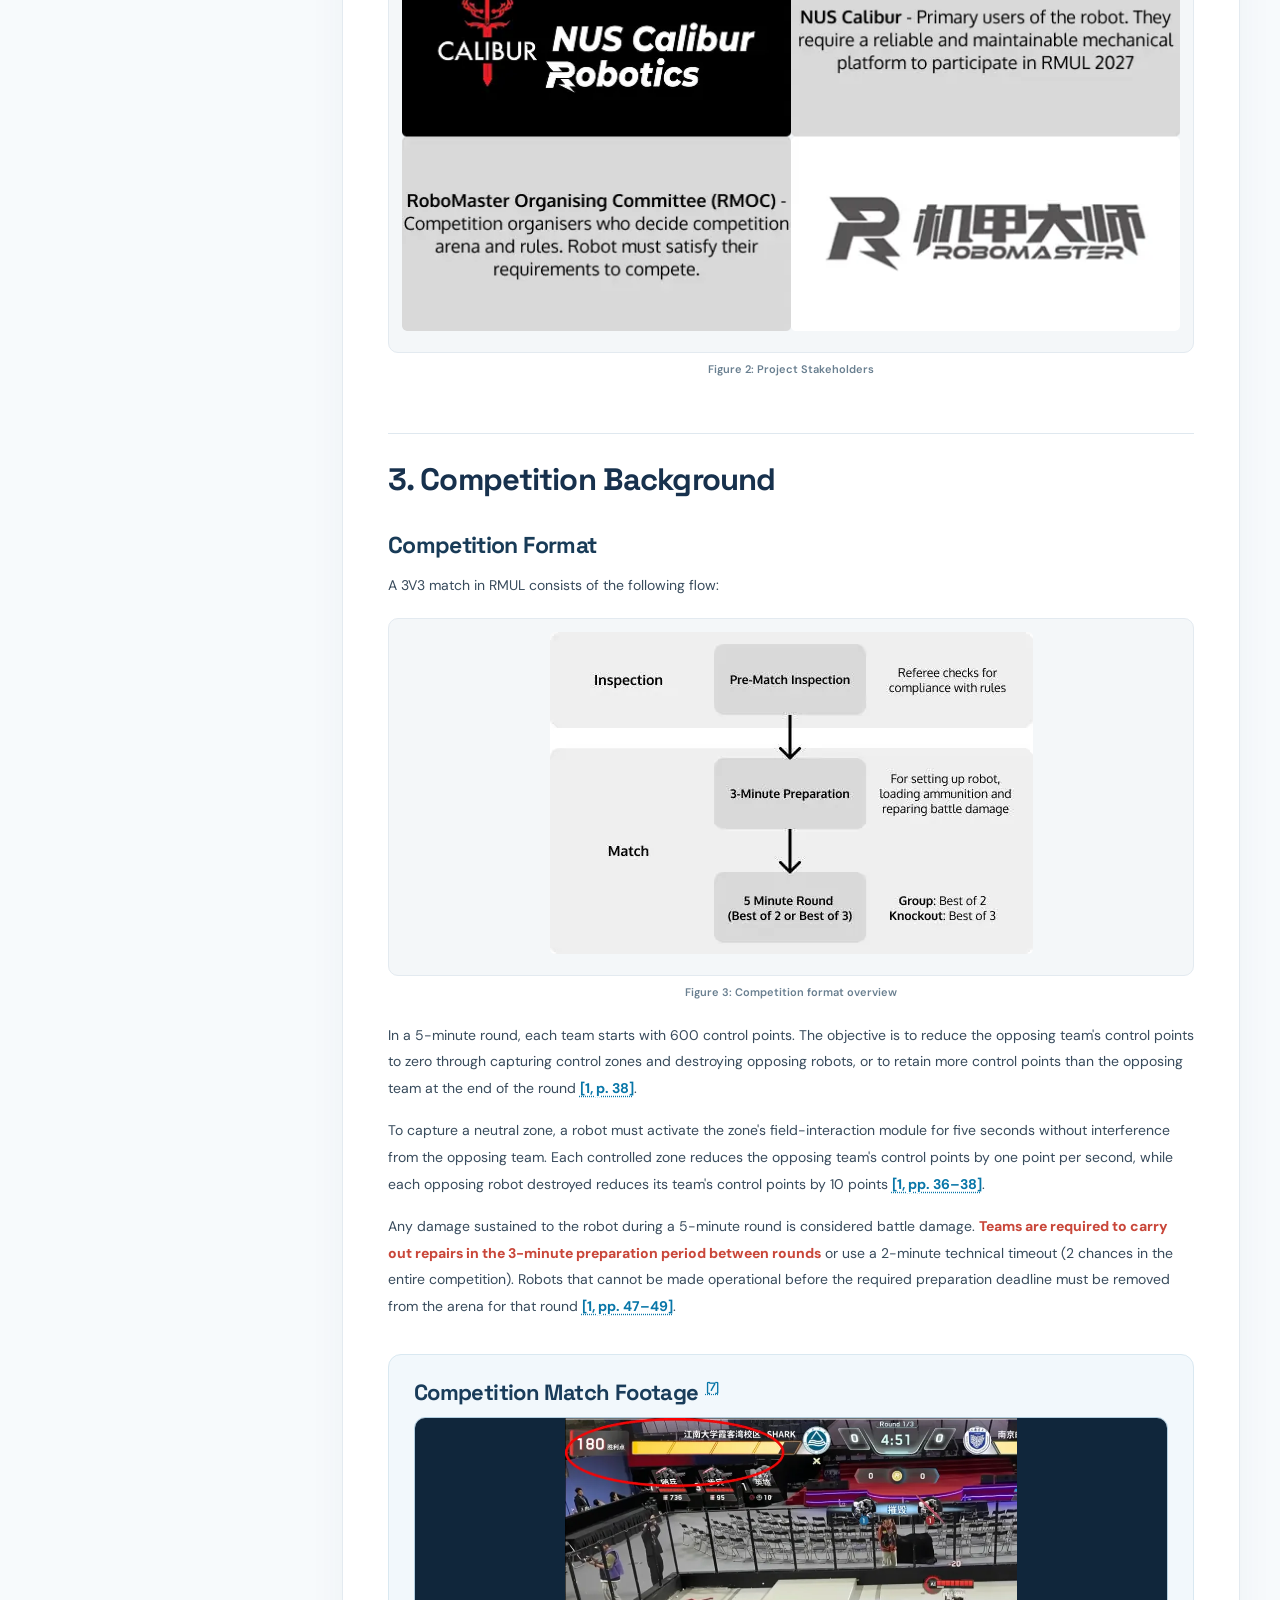
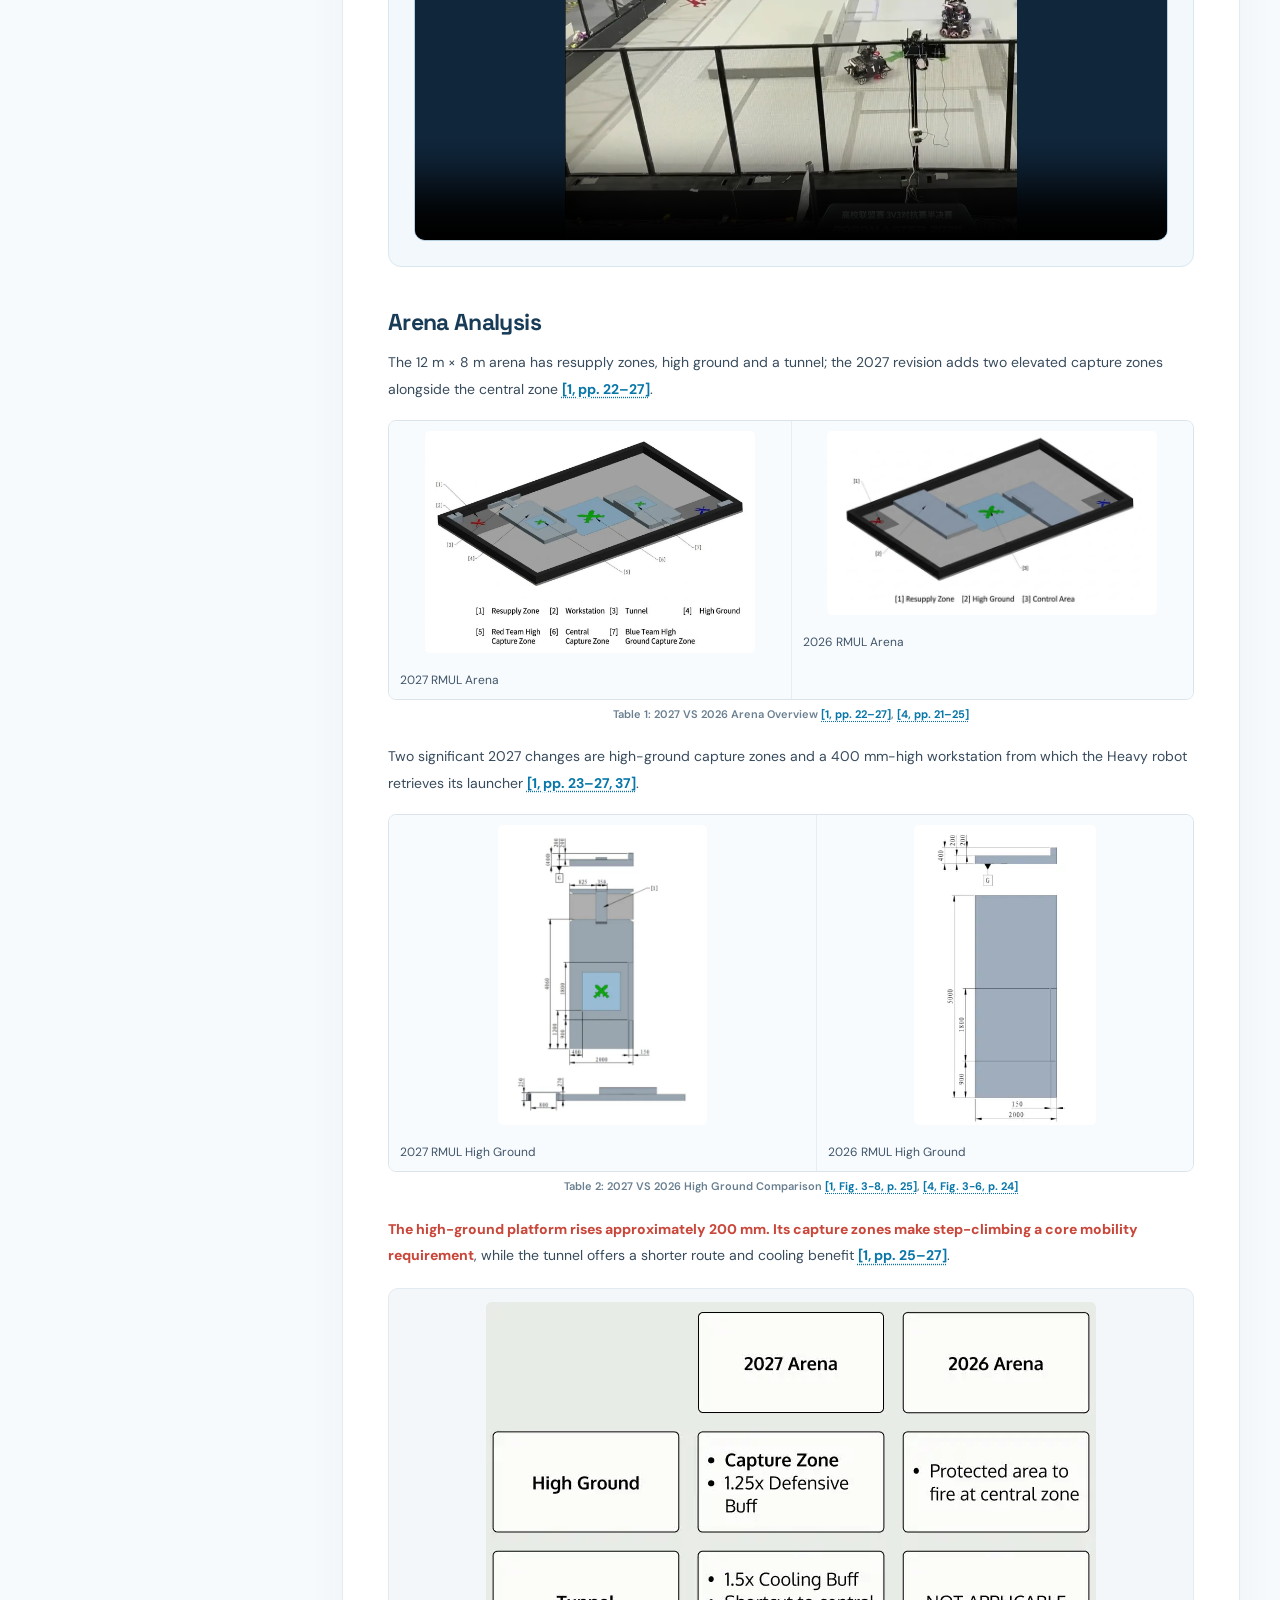
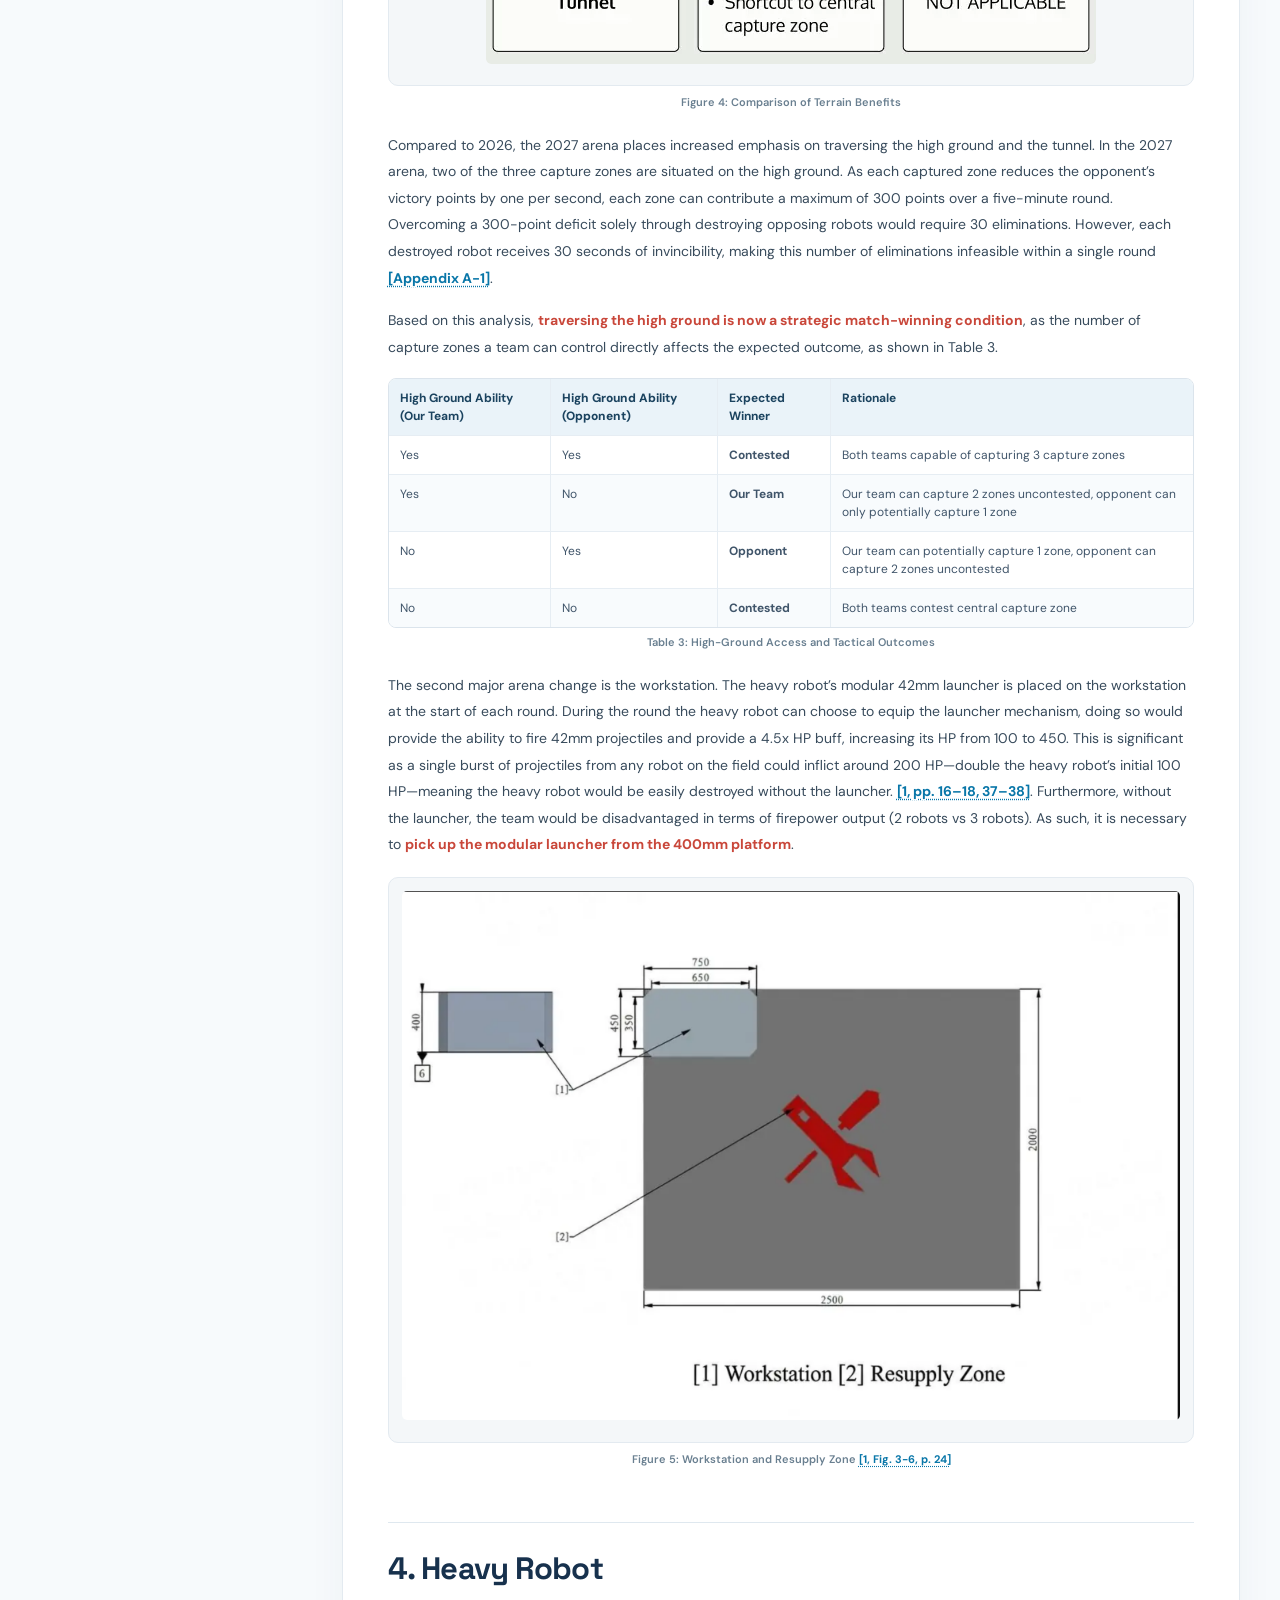
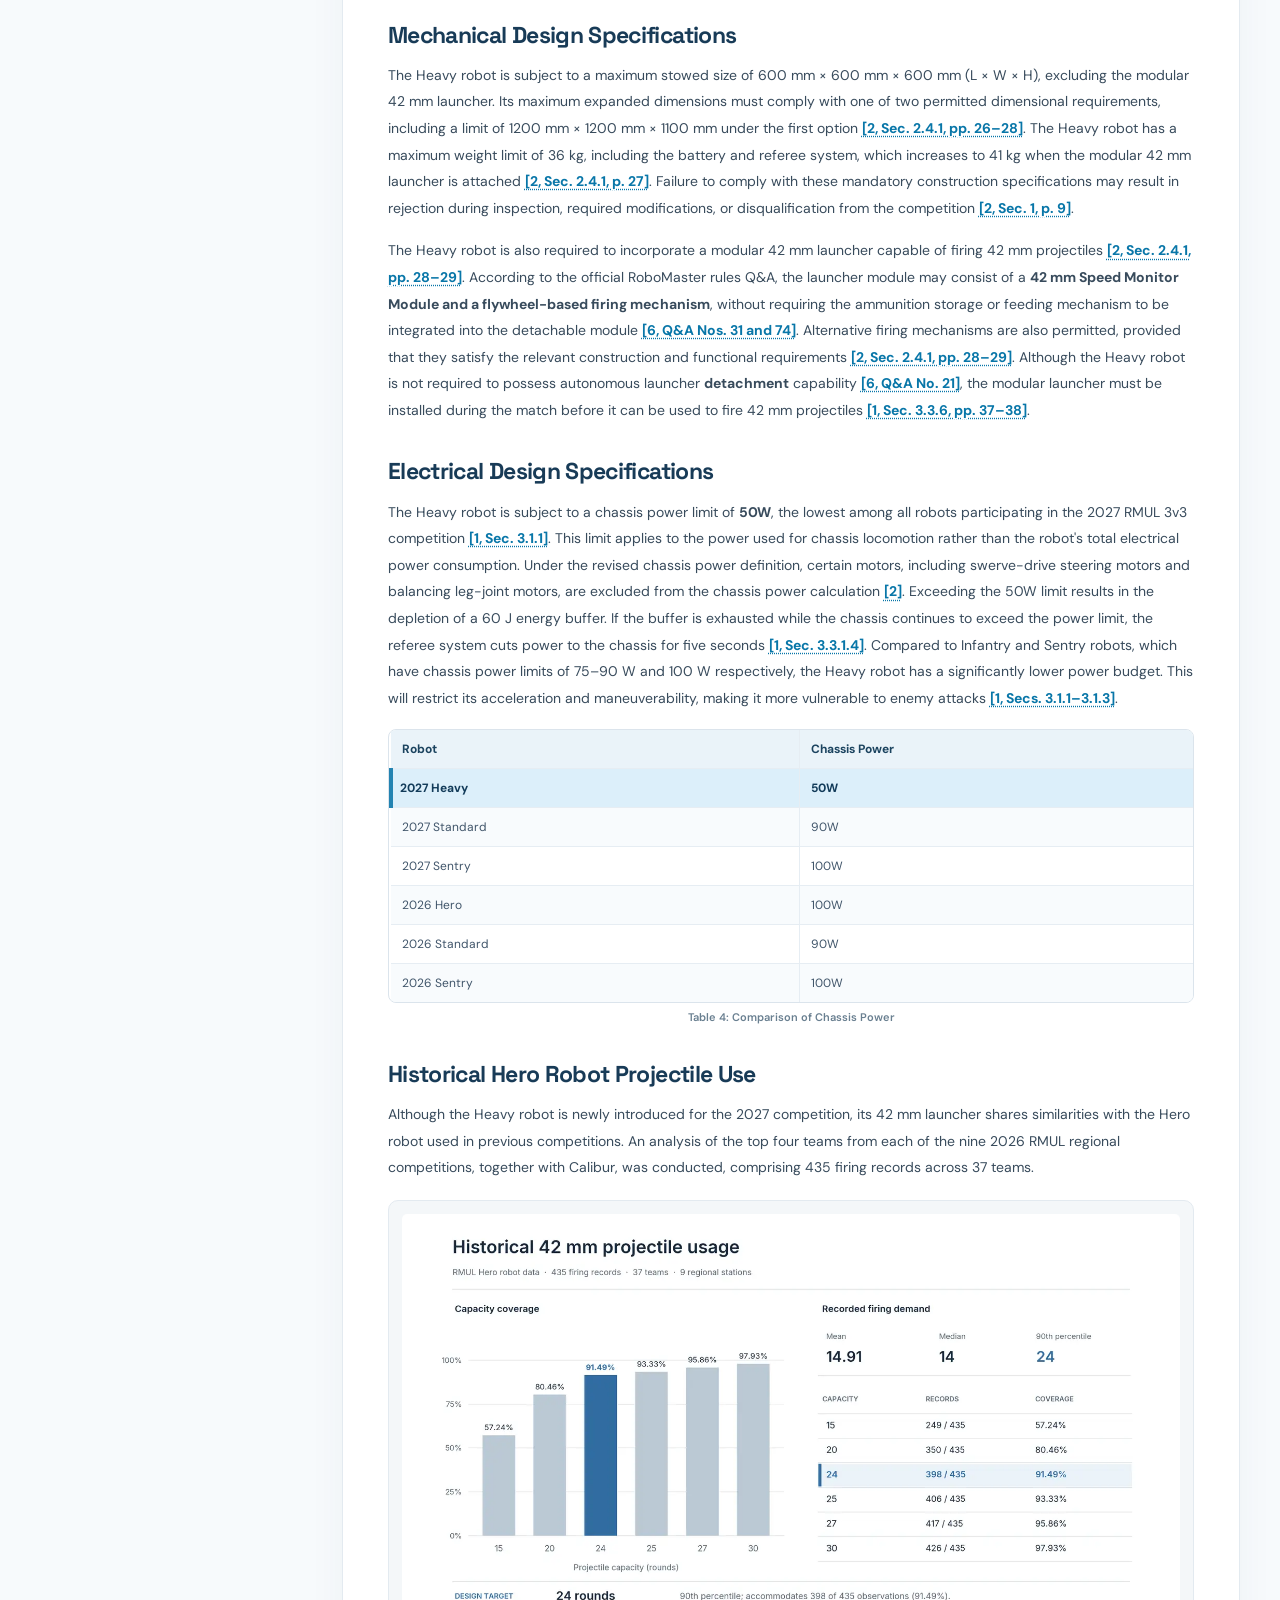
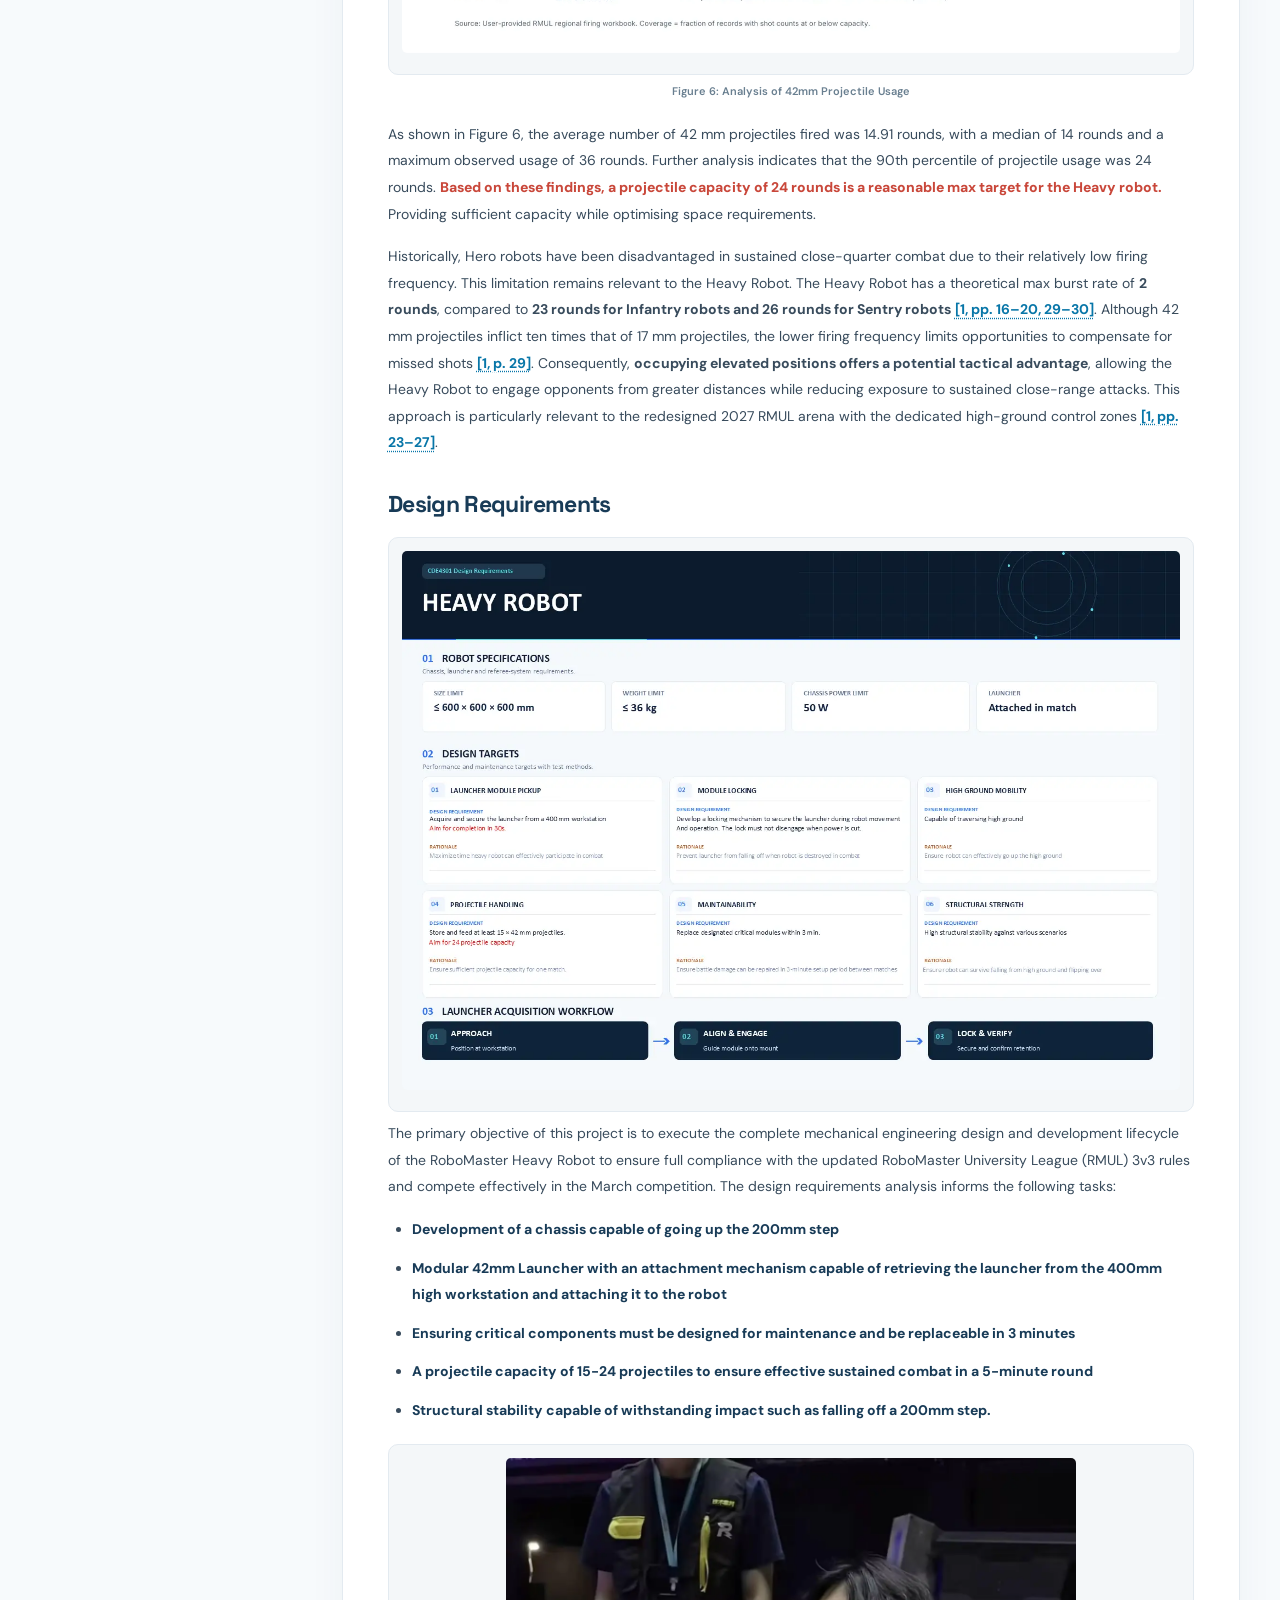
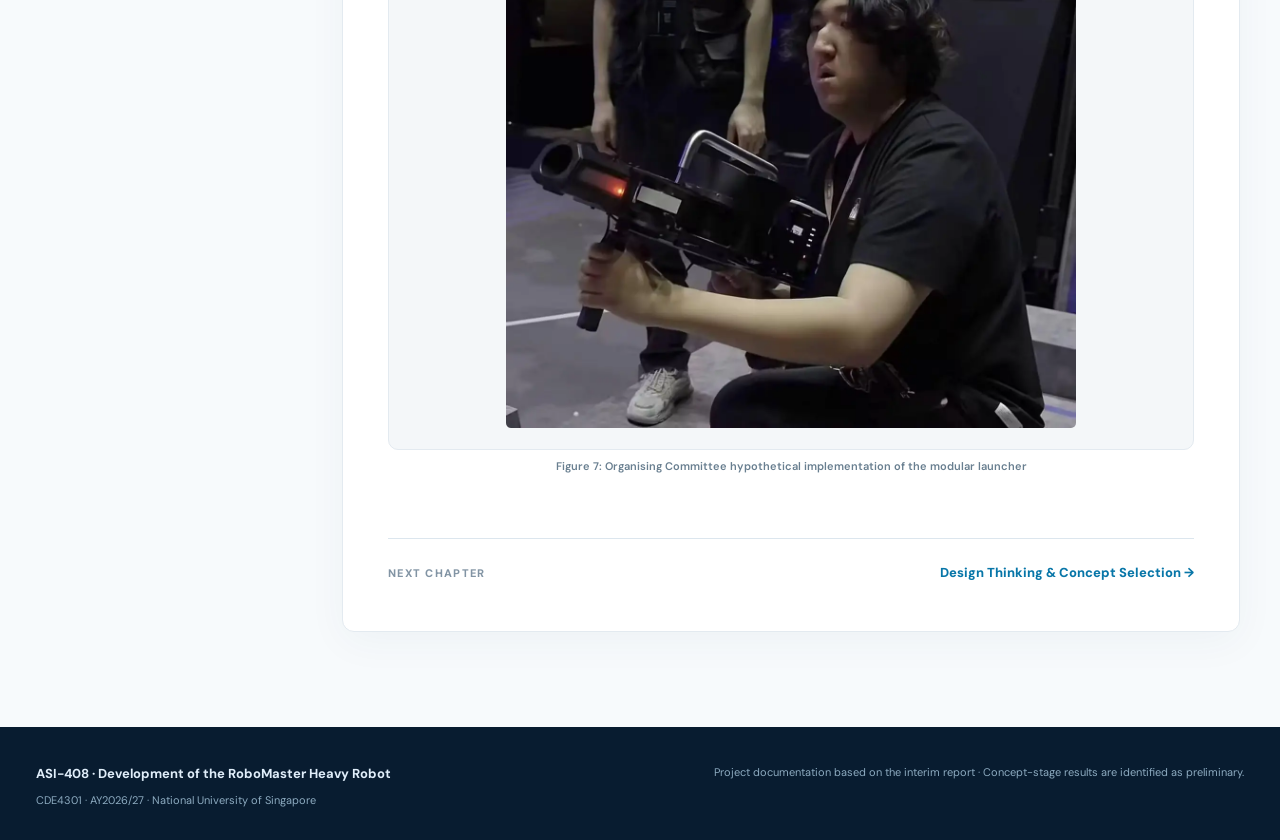
==== commit 008fd3dc: "Update design requirements section with five concise task statements" ====
--- a/interim-report/index.html
+++ b/interim-report/index.html
@@ -22,7 +22,7 @@
 </video>
 <a class="short-clip-fallback" href="https://www.bilibili.com/video/BV1m5AgzeERu/" target="_blank" rel="noopener noreferrer" aria-label="Watch original RoboMaster match footage" hidden><span class="short-clip-icon" aria-hidden="true">▶</span></a>
 </div>
-</section><h3 class="subsection" id="arena-analysis">Arena Analysis</h3><p class="body-copy">The 12 m × 8 m arena has resupply zones, high ground and a tunnel; the 2027 revision adds two elevated capture zones alongside the central zone <a aria-label="Reference 1" class="cite-link" href="appendices.html#ref-1">[1, pp. 22–27]</a>.</p><div aria-label="Report comparison table" class="table-scroller" role="region" tabindex="0"><table class="doc-table"><tr><td scope="col"><a aria-label="Open full resolution figure" class="figure-link" href="../assets/report-figures/image40.webp" target="_blank"><img alt="Embedded report figure" decoding="async" loading="lazy" src="../assets/report-figures/image40.webp"/></a><br/>2027 RMUL Arena</td><td scope="col"><a aria-label="Open full resolution figure" class="figure-link" href="../assets/report-figures/image28.webp" target="_blank"><img alt="Embedded report figure" decoding="async" loading="lazy" src="../assets/report-figures/image28.webp"/></a><br/>2026 RMUL Arena</td></tr></table></div><p class="caption">Table 1: 2027 VS 2026 Arena Overview <a aria-label="Reference 1" class="cite-link" href="appendices.html#ref-1">[1, pp. 22–27]</a>, <a aria-label="Reference 4" class="cite-link" href="appendices.html#ref-4">[4, pp. 21–25]</a></p><p class="body-copy">Two significant 2027 changes are high-ground capture zones and a 400 mm-high workstation from which the Heavy robot retrieves its launcher <a aria-label="Reference 1" class="cite-link" href="appendices.html#ref-1">[1, pp. 23–27, 37]</a>.</p><div aria-label="Report comparison table" class="table-scroller" role="region" tabindex="0"><table class="doc-table"><tr><td scope="col"><a aria-label="Open full resolution 2027 RMUL High Ground diagram" class="figure-link" href="../assets/report-figures/2027-rmul-high-ground.png" target="_blank" rel="noopener noreferrer"><img alt="2027 RMUL high-ground arena diagram showing 2000 mm width, 4060 mm length, elevation dimensions, and the central control zone" decoding="async" loading="lazy" src="../assets/report-figures/2027-rmul-high-ground.png"/></a><br/>2027 RMUL High Ground</td><td scope="col"><a aria-label="Open full resolution figure" class="figure-link" href="../assets/report-figures/image27.webp" target="_blank"><img alt="Embedded report figure" decoding="async" loading="lazy" src="../assets/report-figures/image27.webp"/></a><br/>2026 RMUL High Ground</td></tr></table></div><p class="caption">Table 2: 2027 VS 2026 High Ground Comparison <a aria-label="Reference 1" class="cite-link" href="appendices.html#ref-1">[1, Fig. 3-8, p. 25]</a>, <a aria-label="Reference 4" class="cite-link" href="appendices.html#ref-4">[4, Fig. 3-6, p. 24]</a></p><p class="body-copy"><strong class="req-highlight">The high-ground platform rises approximately 200 mm. Its capture zones make step-climbing a core mobility requirement</strong>, while the tunnel offers a shorter route and cooling benefit <a aria-label="Reference 1" class="cite-link" href="appendices.html#ref-1">[1, pp. 25–27]</a>.</p><figure class="report-figure"><a aria-label="View original embedded figure" class="figure-link" href="../assets/report-figures/image12.webp" target="_blank"><img alt="Report illustration" loading="lazy" src="../assets/report-figures/image12.webp"/></a></figure><p class="caption">Figure 4: Comparison of Terrain Benefits</p><p class="body-copy">Compared to 2026, the 2027 arena places increased emphasis on traversing the high ground and the tunnel. In the 2027 arena, two of the three capture zones are situated on the high ground. As each captured zone reduces the opponent’s victory points by one per second, each zone can contribute a maximum of 300 points over a five-minute round. Overcoming a 300-point deficit solely through destroying opposing robots would require 30 eliminations. However, each destroyed robot receives 30 seconds of invincibility, making this number of eliminations infeasible within a single round <a class="cite-link" href="appendices.html#a-1-game-mechanics">[Appendix A-1]</a>.</p><p class="body-copy">Based on this analysis, <strong style="color:#c9473a;">traversing the high ground is now a strategic match-winning condition</strong>, as the number of capture zones a team can control directly affects the expected outcome, as shown in Table 3.</p><div aria-label="Report comparison table" class="table-scroller" role="region" tabindex="0"><table class="doc-table"><tr><th scope="col"><strong>High Ground Ability (Our Team)</strong></th><th scope="col">High Ground Ability (Opponent)</th><th scope="col"><strong>Expected Winner</strong></th><th scope="col"><strong>Rationale</strong></th></tr><tr><td scope="col">Yes</td><td scope="col">Yes</td><td scope="col"><strong>Contested</strong></td><td scope="col">Both teams capable of capturing 3 capture zones</td></tr><tr><td scope="col">Yes</td><td scope="col">No</td><td scope="col"><strong>Our Team</strong></td><td scope="col">Our team can capture 2 zones uncontested, opponent can only potentially capture 1 zone</td></tr><tr><td scope="col">No</td><td scope="col">Yes</td><td scope="col"><strong>Opponent</strong></td><td scope="col">Our team can potentially capture 1 zone, opponent can capture 2 zones uncontested</td></tr><tr><td scope="col">No</td><td scope="col">No</td><td scope="col"><strong>Contested</strong></td><td scope="col">Both teams contest central capture zone</td></tr></table></div><p class="caption">Table 3: High-Ground Access and Tactical Outcomes</p><p class="body-copy">The second major arena change is the workstation. The heavy robot’s modular 42mm launcher is placed on the workstation at the start of each round. During the round the heavy robot can choose to equip the launcher mechanism, doing so would provide the ability to fire 42mm projectiles and provide a 4.5x HP buff, increasing its HP from 100 to 450. This is significant as a single burst of projectiles from any robot on the field could inflict around 200 HP—double the heavy robot’s initial 100 HP—meaning the heavy robot would be easily destroyed without the launcher. <a aria-label="Reference 1" class="cite-link" href="appendices.html#ref-1">[1, pp. 16–18, 37–38]</a>. Furthermore, without the launcher, the team would be disadvantaged in terms of firepower output (2 robots vs 3 robots). As such, it is necessary to <strong style="color:#c9473a;">pick up the modular launcher from the 400mm platform</strong>.</p><figure class="report-figure"><a aria-label="View workstation and resupply zone schematic at full resolution" class="figure-link" href="../assets/report-figures/figure5-workstation-resupply.png" target="_blank" rel="noopener noreferrer"><img alt="Workstation and resupply zone diagram showing dimensions and labels [1] Workstation and [2] Resupply Zone" loading="lazy" decoding="async" src="../assets/report-figures/figure5-workstation-resupply.png"/></a></figure><p class="caption">Figure 5: Workstation and Resupply Zone <a aria-label="Reference 1" class="cite-link" href="appendices.html#ref-1">[1, Fig. 3-6, p. 24]</a></p><section class="chapter" id="4-heavy-robot"><h2>4. Heavy Robot</h2></section><h3 class="subsection" id="mechanical-design-specifications">Mechanical Design Specifications</h3><p class="body-copy">The Heavy robot is subject to a maximum stowed size of 600 mm × 600 mm × 600 mm (L × W × H), excluding the modular 42 mm launcher. Its maximum expanded dimensions must comply with one of two permitted dimensional requirements, including a limit of 1200 mm × 1200 mm × 1100 mm under the first option <a aria-label="Reference 2" class="cite-link" href="appendices.html#ref-2">[2, Sec. 2.4.1, pp. 26–28]</a>. The Heavy robot has a maximum weight limit of 36 kg, including the battery and referee system, which increases to 41 kg when the modular 42 mm launcher is attached <a aria-label="Reference 2" class="cite-link" href="appendices.html#ref-2">[2, Sec. 2.4.1, p. 27]</a>. Failure to comply with these mandatory construction specifications may result in rejection during inspection, required modifications, or disqualification from the competition <a aria-label="Reference 2" class="cite-link" href="appendices.html#ref-2">[2, Sec. 1, p. 9]</a>.</p><p class="body-copy">The Heavy robot is also required to incorporate a modular 42 mm launcher capable of firing 42 mm projectiles <a aria-label="Reference 2" class="cite-link" href="appendices.html#ref-2">[2, Sec. 2.4.1, pp. 28–29]</a>. According to the official RoboMaster rules Q&amp;A, the launcher module may consist of a <strong>42 mm Speed Monitor Module and a flywheel-based firing mechanism</strong>, without requiring the ammunition storage or feeding mechanism to be integrated into the detachable module <a aria-label="Reference 6" class="cite-link" href="appendices.html#ref-6">[6, Q&amp;A Nos. 31 and 74]</a>. Alternative firing mechanisms are also permitted, provided that they satisfy the relevant construction and functional requirements <a aria-label="Reference 2" class="cite-link" href="appendices.html#ref-2">[2, Sec. 2.4.1, pp. 28–29]</a>. Although the Heavy robot is not required to possess autonomous launcher <strong>detachment</strong> capability <a aria-label="Reference 6" class="cite-link" href="appendices.html#ref-6">[6, Q&amp;A No. 21]</a>, the modular launcher must be installed during the match before it can be used to fire 42 mm projectiles <a aria-label="Reference 1" class="cite-link" href="appendices.html#ref-1">[1, Sec. 3.3.6, pp. 37–38]</a>.</p><h3 class="subsection" id="electrical-design-specifications">Electrical Design Specifications</h3><p class="body-copy">The Heavy robot is subject to a chassis power limit of <strong>50W</strong>, the lowest among all robots participating in the 2027 RMUL 3v3 competition <a aria-label="Reference 1" class="cite-link" href="appendices.html#ref-1">[1, Sec. 3.1.1]</a>. This limit applies to the power used for chassis locomotion rather than the robot's total electrical power consumption. Under the revised chassis power definition, certain motors, including swerve-drive steering motors and balancing leg-joint motors, are excluded from the chassis power calculation <a aria-label="Reference 2" class="cite-link" href="appendices.html#ref-2">[2]</a>. Exceeding the 50W limit results in the depletion of a 60 J energy buffer. If the buffer is exhausted while the chassis continues to exceed the power limit, the referee system cuts power to the chassis for five seconds <a aria-label="Reference 1" class="cite-link" href="appendices.html#ref-1">[1, Sec. 3.3.1.4]</a>. Compared to Infantry and Sentry robots, which have chassis power limits of 75–90 W and 100 W respectively, the Heavy robot has a significantly lower power budget. This will restrict its acceleration and maneuverability, making it more vulnerable to enemy attacks <a aria-label="Reference 1" class="cite-link" href="appendices.html#ref-1">[1, Secs. 3.1.1–3.1.3]</a>.</p><div aria-label="Report comparison table" class="table-scroller" role="region" tabindex="0"><table class="doc-table"><tr><th scope="col"><strong>Robot</strong></th><th scope="col"><strong>Chassis Power</strong></th></tr><tr class="heavy-robot-power-highlight"><td scope="col"><strong>2027 Heavy</strong></td><td scope="col"><strong>50W</strong></td></tr><tr><td scope="col">2027 Standard</td><td scope="col">90W</td></tr><tr><td scope="col">2027 Sentry</td><td scope="col">100W</td></tr><tr><td scope="col">2026 Hero</td><td scope="col">100W</td></tr><tr><td scope="col">2026 Standard</td><td scope="col">90W</td></tr><tr><td scope="col">2026 Sentry</td><td scope="col">100W</td></tr></table></div><p class="caption">Table 4: Comparison of Chassis Power</p><h3 class="subsection" id="historical-hero-robot-projectile-use">Historical Hero Robot Projectile Use</h3><p class="body-copy">Although the Heavy robot is newly introduced for the 2027 competition, its 42 mm launcher shares similarities with the Hero robot used in previous competitions. An analysis of the top four teams from each of the nine 2026 RMUL regional competitions, together with Calibur, was conducted, comprising 435 firing records across 37 teams.</p><figure class="report-figure"><a aria-label="View original embedded figure" class="figure-link" href="../assets/report-figures/image31.webp" target="_blank"><img alt="Report illustration" loading="lazy" src="../assets/report-figures/image31.webp"/></a></figure><p class="caption">Figure 6: Analysis of 42mm Projectile Usage</p><p class="body-copy">As shown in Figure 6, the average number of 42 mm projectiles fired was 14.91 rounds, with a median of 14 rounds and a maximum observed usage of 36 rounds. Further analysis indicates that the 90th percentile of projectile usage was 24 rounds. <strong class="req-highlight">Based on these findings, a projectile capacity of 24 rounds is a reasonable max target for the Heavy robot.</strong> Providing sufficient capacity while optimising space requirements.</p><p class="body-copy">Historically, Hero robots have been disadvantaged in sustained close-quarter combat due to their relatively low firing frequency. This limitation remains relevant to the Heavy Robot. The Heavy Robot has a theoretical max burst rate of <strong>2 rounds</strong>, compared to <strong>23 rounds for Infantry robots and 26 rounds for Sentry robots</strong> <a aria-label="Reference 1" class="cite-link" href="appendices.html#ref-1">[1, pp. 16–20, 29–30]</a>. Although 42 mm projectiles inflict ten times that of 17 mm projectiles, the lower firing frequency limits opportunities to compensate for missed shots <a aria-label="Reference 1" class="cite-link" href="appendices.html#ref-1">[1, p. 29]</a>. Consequently, <strong>occupying elevated positions offers a potential tactical advantage</strong>, allowing the Heavy Robot to engage opponents from greater distances while reducing exposure to sustained close-range attacks. This approach is particularly relevant to the redesigned 2027 RMUL arena with the dedicated high-ground control zones <a aria-label="Reference 1" class="cite-link" href="appendices.html#ref-1">[1, pp. 23–27]</a>.</p><h3 class="subsection" id="design-requirements">Design Requirements</h3><figure class="report-figure"><a aria-label="View original embedded figure" class="figure-link" href="../assets/report-figures/image38.webp" target="_blank"><img alt="Report illustration" loading="lazy" src="../assets/report-figures/image38.webp"/></a></figure><p class="body-copy">The primary objective of this project is to execute the complete mechanical engineering design and development lifecycle of the RoboMaster Heavy Robot to ensure full compliance with the updated RoboMaster University League (RMUL) 3v3 rules and compete effectively in the March competition. The scope of work encompasses the following key domain areas and technical deliverables:</p><ul class="design-requirements-list"><li><strong>Chassis and Mechanical Structure Design:</strong> Design and fabrication of a <strong class="req-highlight">robust, compliant mobile chassis</strong> conforming strictly to the physical dimensions (&lt; 600mm x 600mm x 600mm) and weight limit (&lt; 36kg). The chassis must be designed for rapid maintenance to permit critical part replacement within 3 minutes.</li><li><strong>Modular 42mm Launcher &amp; Attachment Mechanism:</strong> Development of a detachable 42mm projectile launching system capable of holding and firing at least 15 projectiles. This includes engineering a <strong class="req-highlight">rapid mechanical attachment and locking mechanism</strong> that enables the robot to <strong class="req-highlight">pick up and secure the launcher from a 400mm workstation platform in under 1 minute</strong> during live match play.</li></ul><figure class="report-figure"><a aria-label="View original embedded figure" class="figure-link" href="../assets/report-figures/image9.webp" target="_blank"><img alt="Report illustration" loading="lazy" src="../assets/report-figures/image9.webp"/></a></figure><p class="caption">Figure 7: Organising Committee hypothetical implementation of the modular launcher</p>
+</section><h3 class="subsection" id="arena-analysis">Arena Analysis</h3><p class="body-copy">The 12 m × 8 m arena has resupply zones, high ground and a tunnel; the 2027 revision adds two elevated capture zones alongside the central zone <a aria-label="Reference 1" class="cite-link" href="appendices.html#ref-1">[1, pp. 22–27]</a>.</p><div aria-label="Report comparison table" class="table-scroller" role="region" tabindex="0"><table class="doc-table"><tr><td scope="col"><a aria-label="Open full resolution figure" class="figure-link" href="../assets/report-figures/image40.webp" target="_blank"><img alt="Embedded report figure" decoding="async" loading="lazy" src="../assets/report-figures/image40.webp"/></a><br/>2027 RMUL Arena</td><td scope="col"><a aria-label="Open full resolution figure" class="figure-link" href="../assets/report-figures/image28.webp" target="_blank"><img alt="Embedded report figure" decoding="async" loading="lazy" src="../assets/report-figures/image28.webp"/></a><br/>2026 RMUL Arena</td></tr></table></div><p class="caption">Table 1: 2027 VS 2026 Arena Overview <a aria-label="Reference 1" class="cite-link" href="appendices.html#ref-1">[1, pp. 22–27]</a>, <a aria-label="Reference 4" class="cite-link" href="appendices.html#ref-4">[4, pp. 21–25]</a></p><p class="body-copy">Two significant 2027 changes are high-ground capture zones and a 400 mm-high workstation from which the Heavy robot retrieves its launcher <a aria-label="Reference 1" class="cite-link" href="appendices.html#ref-1">[1, pp. 23–27, 37]</a>.</p><div aria-label="Report comparison table" class="table-scroller" role="region" tabindex="0"><table class="doc-table"><tr><td scope="col"><a aria-label="Open full resolution 2027 RMUL High Ground diagram" class="figure-link" href="../assets/report-figures/2027-rmul-high-ground.png" target="_blank" rel="noopener noreferrer"><img alt="2027 RMUL high-ground arena diagram showing 2000 mm width, 4060 mm length, elevation dimensions, and the central control zone" decoding="async" loading="lazy" src="../assets/report-figures/2027-rmul-high-ground.png"/></a><br/>2027 RMUL High Ground</td><td scope="col"><a aria-label="Open full resolution figure" class="figure-link" href="../assets/report-figures/image27.webp" target="_blank"><img alt="Embedded report figure" decoding="async" loading="lazy" src="../assets/report-figures/image27.webp"/></a><br/>2026 RMUL High Ground</td></tr></table></div><p class="caption">Table 2: 2027 VS 2026 High Ground Comparison <a aria-label="Reference 1" class="cite-link" href="appendices.html#ref-1">[1, Fig. 3-8, p. 25]</a>, <a aria-label="Reference 4" class="cite-link" href="appendices.html#ref-4">[4, Fig. 3-6, p. 24]</a></p><p class="body-copy"><strong class="req-highlight">The high-ground platform rises approximately 200 mm. Its capture zones make step-climbing a core mobility requirement</strong>, while the tunnel offers a shorter route and cooling benefit <a aria-label="Reference 1" class="cite-link" href="appendices.html#ref-1">[1, pp. 25–27]</a>.</p><figure class="report-figure"><a aria-label="View original embedded figure" class="figure-link" href="../assets/report-figures/image12.webp" target="_blank"><img alt="Report illustration" loading="lazy" src="../assets/report-figures/image12.webp"/></a></figure><p class="caption">Figure 4: Comparison of Terrain Benefits</p><p class="body-copy">Compared to 2026, the 2027 arena places increased emphasis on traversing the high ground and the tunnel. In the 2027 arena, two of the three capture zones are situated on the high ground. As each captured zone reduces the opponent’s victory points by one per second, each zone can contribute a maximum of 300 points over a five-minute round. Overcoming a 300-point deficit solely through destroying opposing robots would require 30 eliminations. However, each destroyed robot receives 30 seconds of invincibility, making this number of eliminations infeasible within a single round <a class="cite-link" href="appendices.html#a-1-game-mechanics">[Appendix A-1]</a>.</p><p class="body-copy">Based on this analysis, <strong style="color:#c9473a;">traversing the high ground is now a strategic match-winning condition</strong>, as the number of capture zones a team can control directly affects the expected outcome, as shown in Table 3.</p><div aria-label="Report comparison table" class="table-scroller" role="region" tabindex="0"><table class="doc-table"><tr><th scope="col"><strong>High Ground Ability (Our Team)</strong></th><th scope="col">High Ground Ability (Opponent)</th><th scope="col"><strong>Expected Winner</strong></th><th scope="col"><strong>Rationale</strong></th></tr><tr><td scope="col">Yes</td><td scope="col">Yes</td><td scope="col"><strong>Contested</strong></td><td scope="col">Both teams capable of capturing 3 capture zones</td></tr><tr><td scope="col">Yes</td><td scope="col">No</td><td scope="col"><strong>Our Team</strong></td><td scope="col">Our team can capture 2 zones uncontested, opponent can only potentially capture 1 zone</td></tr><tr><td scope="col">No</td><td scope="col">Yes</td><td scope="col"><strong>Opponent</strong></td><td scope="col">Our team can potentially capture 1 zone, opponent can capture 2 zones uncontested</td></tr><tr><td scope="col">No</td><td scope="col">No</td><td scope="col"><strong>Contested</strong></td><td scope="col">Both teams contest central capture zone</td></tr></table></div><p class="caption">Table 3: High-Ground Access and Tactical Outcomes</p><p class="body-copy">The second major arena change is the workstation. The heavy robot’s modular 42mm launcher is placed on the workstation at the start of each round. During the round the heavy robot can choose to equip the launcher mechanism, doing so would provide the ability to fire 42mm projectiles and provide a 4.5x HP buff, increasing its HP from 100 to 450. This is significant as a single burst of projectiles from any robot on the field could inflict around 200 HP—double the heavy robot’s initial 100 HP—meaning the heavy robot would be easily destroyed without the launcher. <a aria-label="Reference 1" class="cite-link" href="appendices.html#ref-1">[1, pp. 16–18, 37–38]</a>. Furthermore, without the launcher, the team would be disadvantaged in terms of firepower output (2 robots vs 3 robots). As such, it is necessary to <strong style="color:#c9473a;">pick up the modular launcher from the 400mm platform</strong>.</p><figure class="report-figure"><a aria-label="View workstation and resupply zone schematic at full resolution" class="figure-link" href="../assets/report-figures/figure5-workstation-resupply.png" target="_blank" rel="noopener noreferrer"><img alt="Workstation and resupply zone diagram showing dimensions and labels [1] Workstation and [2] Resupply Zone" loading="lazy" decoding="async" src="../assets/report-figures/figure5-workstation-resupply.png"/></a></figure><p class="caption">Figure 5: Workstation and Resupply Zone <a aria-label="Reference 1" class="cite-link" href="appendices.html#ref-1">[1, Fig. 3-6, p. 24]</a></p><section class="chapter" id="4-heavy-robot"><h2>4. Heavy Robot</h2></section><h3 class="subsection" id="mechanical-design-specifications">Mechanical Design Specifications</h3><p class="body-copy">The Heavy robot is subject to a maximum stowed size of 600 mm × 600 mm × 600 mm (L × W × H), excluding the modular 42 mm launcher. Its maximum expanded dimensions must comply with one of two permitted dimensional requirements, including a limit of 1200 mm × 1200 mm × 1100 mm under the first option <a aria-label="Reference 2" class="cite-link" href="appendices.html#ref-2">[2, Sec. 2.4.1, pp. 26–28]</a>. The Heavy robot has a maximum weight limit of 36 kg, including the battery and referee system, which increases to 41 kg when the modular 42 mm launcher is attached <a aria-label="Reference 2" class="cite-link" href="appendices.html#ref-2">[2, Sec. 2.4.1, p. 27]</a>. Failure to comply with these mandatory construction specifications may result in rejection during inspection, required modifications, or disqualification from the competition <a aria-label="Reference 2" class="cite-link" href="appendices.html#ref-2">[2, Sec. 1, p. 9]</a>.</p><p class="body-copy">The Heavy robot is also required to incorporate a modular 42 mm launcher capable of firing 42 mm projectiles <a aria-label="Reference 2" class="cite-link" href="appendices.html#ref-2">[2, Sec. 2.4.1, pp. 28–29]</a>. According to the official RoboMaster rules Q&amp;A, the launcher module may consist of a <strong>42 mm Speed Monitor Module and a flywheel-based firing mechanism</strong>, without requiring the ammunition storage or feeding mechanism to be integrated into the detachable module <a aria-label="Reference 6" class="cite-link" href="appendices.html#ref-6">[6, Q&amp;A Nos. 31 and 74]</a>. Alternative firing mechanisms are also permitted, provided that they satisfy the relevant construction and functional requirements <a aria-label="Reference 2" class="cite-link" href="appendices.html#ref-2">[2, Sec. 2.4.1, pp. 28–29]</a>. Although the Heavy robot is not required to possess autonomous launcher <strong>detachment</strong> capability <a aria-label="Reference 6" class="cite-link" href="appendices.html#ref-6">[6, Q&amp;A No. 21]</a>, the modular launcher must be installed during the match before it can be used to fire 42 mm projectiles <a aria-label="Reference 1" class="cite-link" href="appendices.html#ref-1">[1, Sec. 3.3.6, pp. 37–38]</a>.</p><h3 class="subsection" id="electrical-design-specifications">Electrical Design Specifications</h3><p class="body-copy">The Heavy robot is subject to a chassis power limit of <strong>50W</strong>, the lowest among all robots participating in the 2027 RMUL 3v3 competition <a aria-label="Reference 1" class="cite-link" href="appendices.html#ref-1">[1, Sec. 3.1.1]</a>. This limit applies to the power used for chassis locomotion rather than the robot's total electrical power consumption. Under the revised chassis power definition, certain motors, including swerve-drive steering motors and balancing leg-joint motors, are excluded from the chassis power calculation <a aria-label="Reference 2" class="cite-link" href="appendices.html#ref-2">[2]</a>. Exceeding the 50W limit results in the depletion of a 60 J energy buffer. If the buffer is exhausted while the chassis continues to exceed the power limit, the referee system cuts power to the chassis for five seconds <a aria-label="Reference 1" class="cite-link" href="appendices.html#ref-1">[1, Sec. 3.3.1.4]</a>. Compared to Infantry and Sentry robots, which have chassis power limits of 75–90 W and 100 W respectively, the Heavy robot has a significantly lower power budget. This will restrict its acceleration and maneuverability, making it more vulnerable to enemy attacks <a aria-label="Reference 1" class="cite-link" href="appendices.html#ref-1">[1, Secs. 3.1.1–3.1.3]</a>.</p><div aria-label="Report comparison table" class="table-scroller" role="region" tabindex="0"><table class="doc-table"><tr><th scope="col"><strong>Robot</strong></th><th scope="col"><strong>Chassis Power</strong></th></tr><tr class="heavy-robot-power-highlight"><td scope="col"><strong>2027 Heavy</strong></td><td scope="col"><strong>50W</strong></td></tr><tr><td scope="col">2027 Standard</td><td scope="col">90W</td></tr><tr><td scope="col">2027 Sentry</td><td scope="col">100W</td></tr><tr><td scope="col">2026 Hero</td><td scope="col">100W</td></tr><tr><td scope="col">2026 Standard</td><td scope="col">90W</td></tr><tr><td scope="col">2026 Sentry</td><td scope="col">100W</td></tr></table></div><p class="caption">Table 4: Comparison of Chassis Power</p><h3 class="subsection" id="historical-hero-robot-projectile-use">Historical Hero Robot Projectile Use</h3><p class="body-copy">Although the Heavy robot is newly introduced for the 2027 competition, its 42 mm launcher shares similarities with the Hero robot used in previous competitions. An analysis of the top four teams from each of the nine 2026 RMUL regional competitions, together with Calibur, was conducted, comprising 435 firing records across 37 teams.</p><figure class="report-figure"><a aria-label="View original embedded figure" class="figure-link" href="../assets/report-figures/image31.webp" target="_blank"><img alt="Report illustration" loading="lazy" src="../assets/report-figures/image31.webp"/></a></figure><p class="caption">Figure 6: Analysis of 42mm Projectile Usage</p><p class="body-copy">As shown in Figure 6, the average number of 42 mm projectiles fired was 14.91 rounds, with a median of 14 rounds and a maximum observed usage of 36 rounds. Further analysis indicates that the 90th percentile of projectile usage was 24 rounds. <strong class="req-highlight">Based on these findings, a projectile capacity of 24 rounds is a reasonable max target for the Heavy robot.</strong> Providing sufficient capacity while optimising space requirements.</p><p class="body-copy">Historically, Hero robots have been disadvantaged in sustained close-quarter combat due to their relatively low firing frequency. This limitation remains relevant to the Heavy Robot. The Heavy Robot has a theoretical max burst rate of <strong>2 rounds</strong>, compared to <strong>23 rounds for Infantry robots and 26 rounds for Sentry robots</strong> <a aria-label="Reference 1" class="cite-link" href="appendices.html#ref-1">[1, pp. 16–20, 29–30]</a>. Although 42 mm projectiles inflict ten times that of 17 mm projectiles, the lower firing frequency limits opportunities to compensate for missed shots <a aria-label="Reference 1" class="cite-link" href="appendices.html#ref-1">[1, p. 29]</a>. Consequently, <strong>occupying elevated positions offers a potential tactical advantage</strong>, allowing the Heavy Robot to engage opponents from greater distances while reducing exposure to sustained close-range attacks. This approach is particularly relevant to the redesigned 2027 RMUL arena with the dedicated high-ground control zones <a aria-label="Reference 1" class="cite-link" href="appendices.html#ref-1">[1, pp. 23–27]</a>.</p><h3 class="subsection" id="design-requirements">Design Requirements</h3><figure class="report-figure"><a aria-label="View original embedded figure" class="figure-link" href="../assets/report-figures/image38.webp" target="_blank"><img alt="Report illustration" loading="lazy" src="../assets/report-figures/image38.webp"/></a></figure><p class="body-copy">The primary objective of this project is to execute the complete mechanical engineering design and development lifecycle of the RoboMaster Heavy Robot to ensure full compliance with the updated RoboMaster University League (RMUL) 3v3 rules and compete effectively in the March competition. The design requirements analysis informs the following tasks:</p><ul class="design-requirements-list"><li><strong>Development of a chassis capable of going up the 200mm step</strong></li><li><strong>Modular 42mm Launcher with an attachment mechanism capable of retrieving the launcher from the 400mm high workstation and attaching it to the robot</strong></li><li><strong>Ensuring critical components must be designed for maintenance and be replaceable in 3 minutes</strong></li><li><strong>A projectile capacity of 15-24 projectiles to ensure effective sustained combat in a 5-minute round</strong></li><li><strong>Structural stability capable of withstanding impact such as falling off a 200mm step.</strong></li></ul><figure class="report-figure"><a aria-label="View original embedded figure" class="figure-link" href="../assets/report-figures/image9.webp" target="_blank"><img alt="Report illustration" loading="lazy" src="../assets/report-figures/image9.webp"/></a></figure><p class="caption">Figure 7: Organising Committee hypothetical implementation of the modular launcher</p>
 <nav aria-label="Next report chapter" class="report-next"><span>NEXT CHAPTER</span><a href="design.html">Design Thinking &amp; Concept Selection →</a></nav>
 </article></div></main><footer class="site-footer"><div class="footer-inner"><div><strong>ASI-408 · Development of the RoboMaster Heavy Robot</strong><p>CDE4301 · AY2026/27 · National University of Singapore</p></div><div><p>Project documentation based on the interim report · Concept-stage results are identified as preliminary.</p></div></div></footer><button aria-label="Back to top" class="scroll-top" title="Back to top">↑</button>
 <script defer="" src="../site.js"></script></body></html>
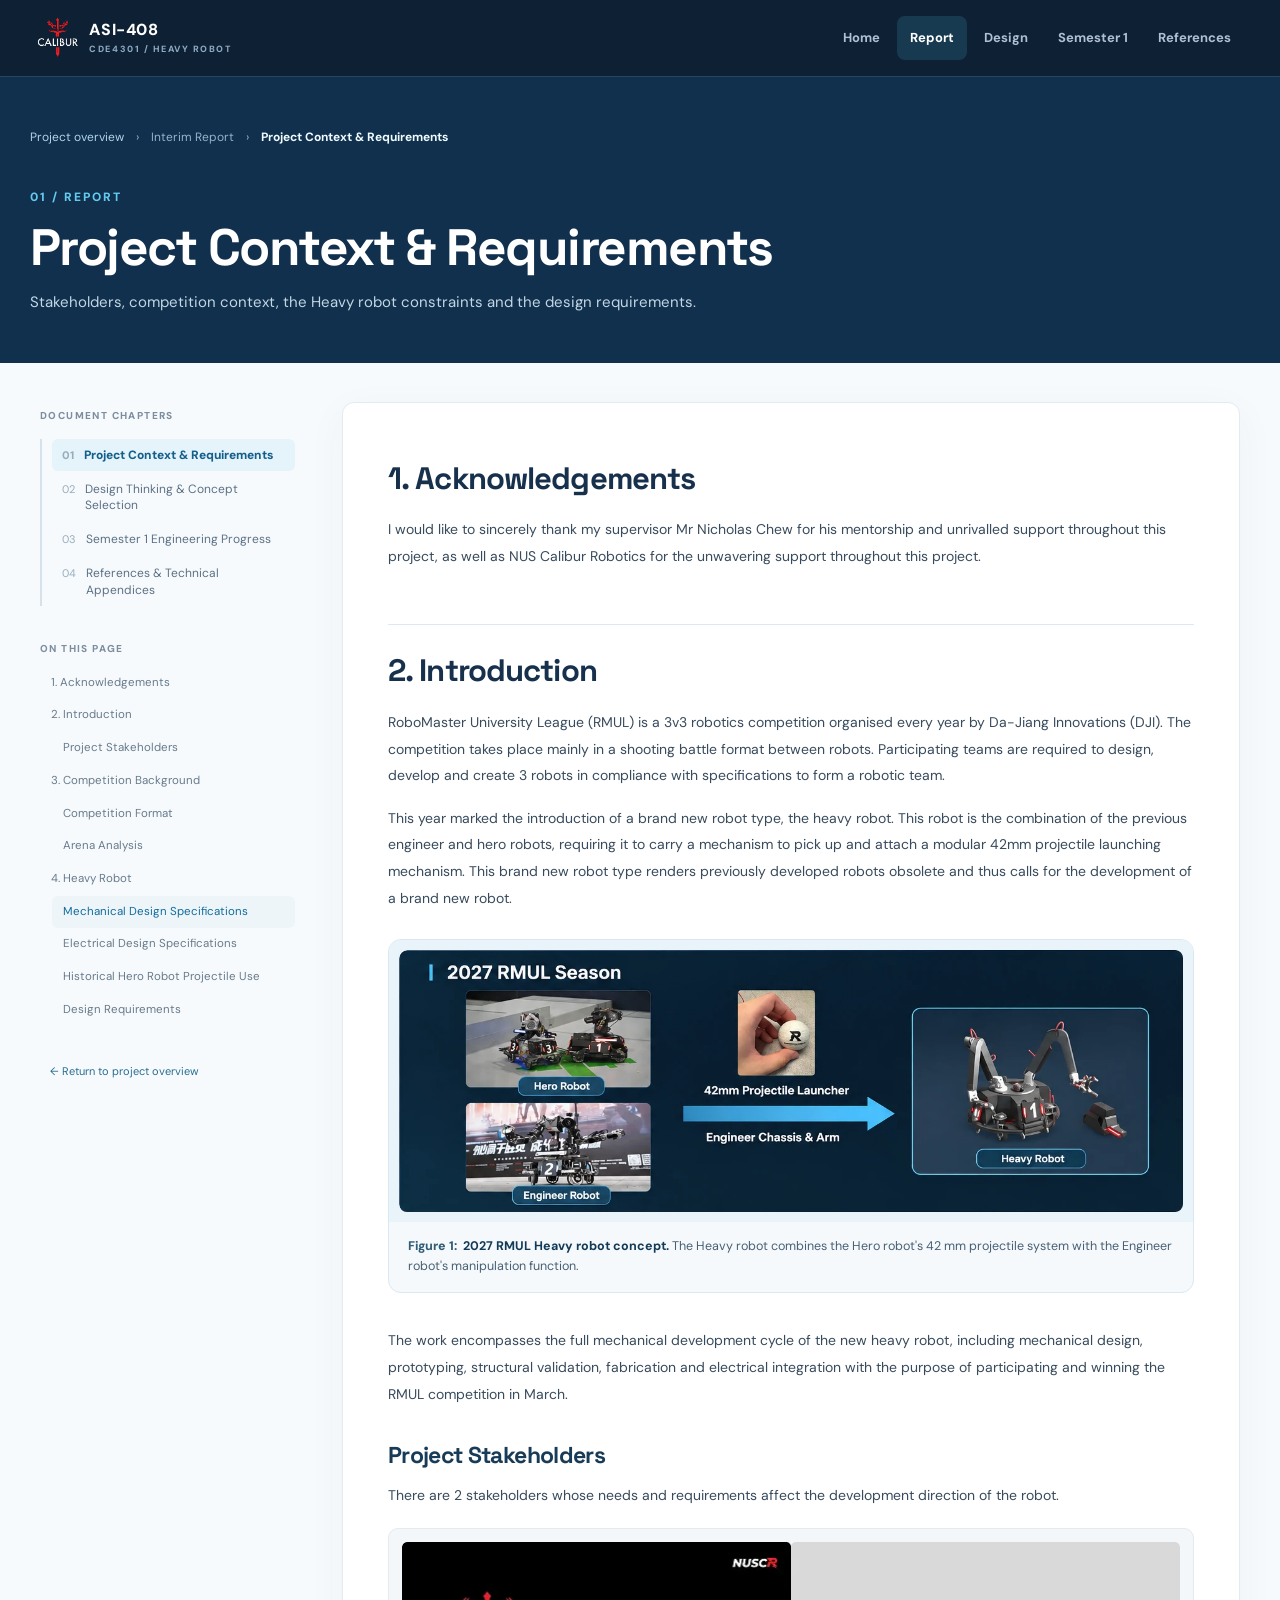
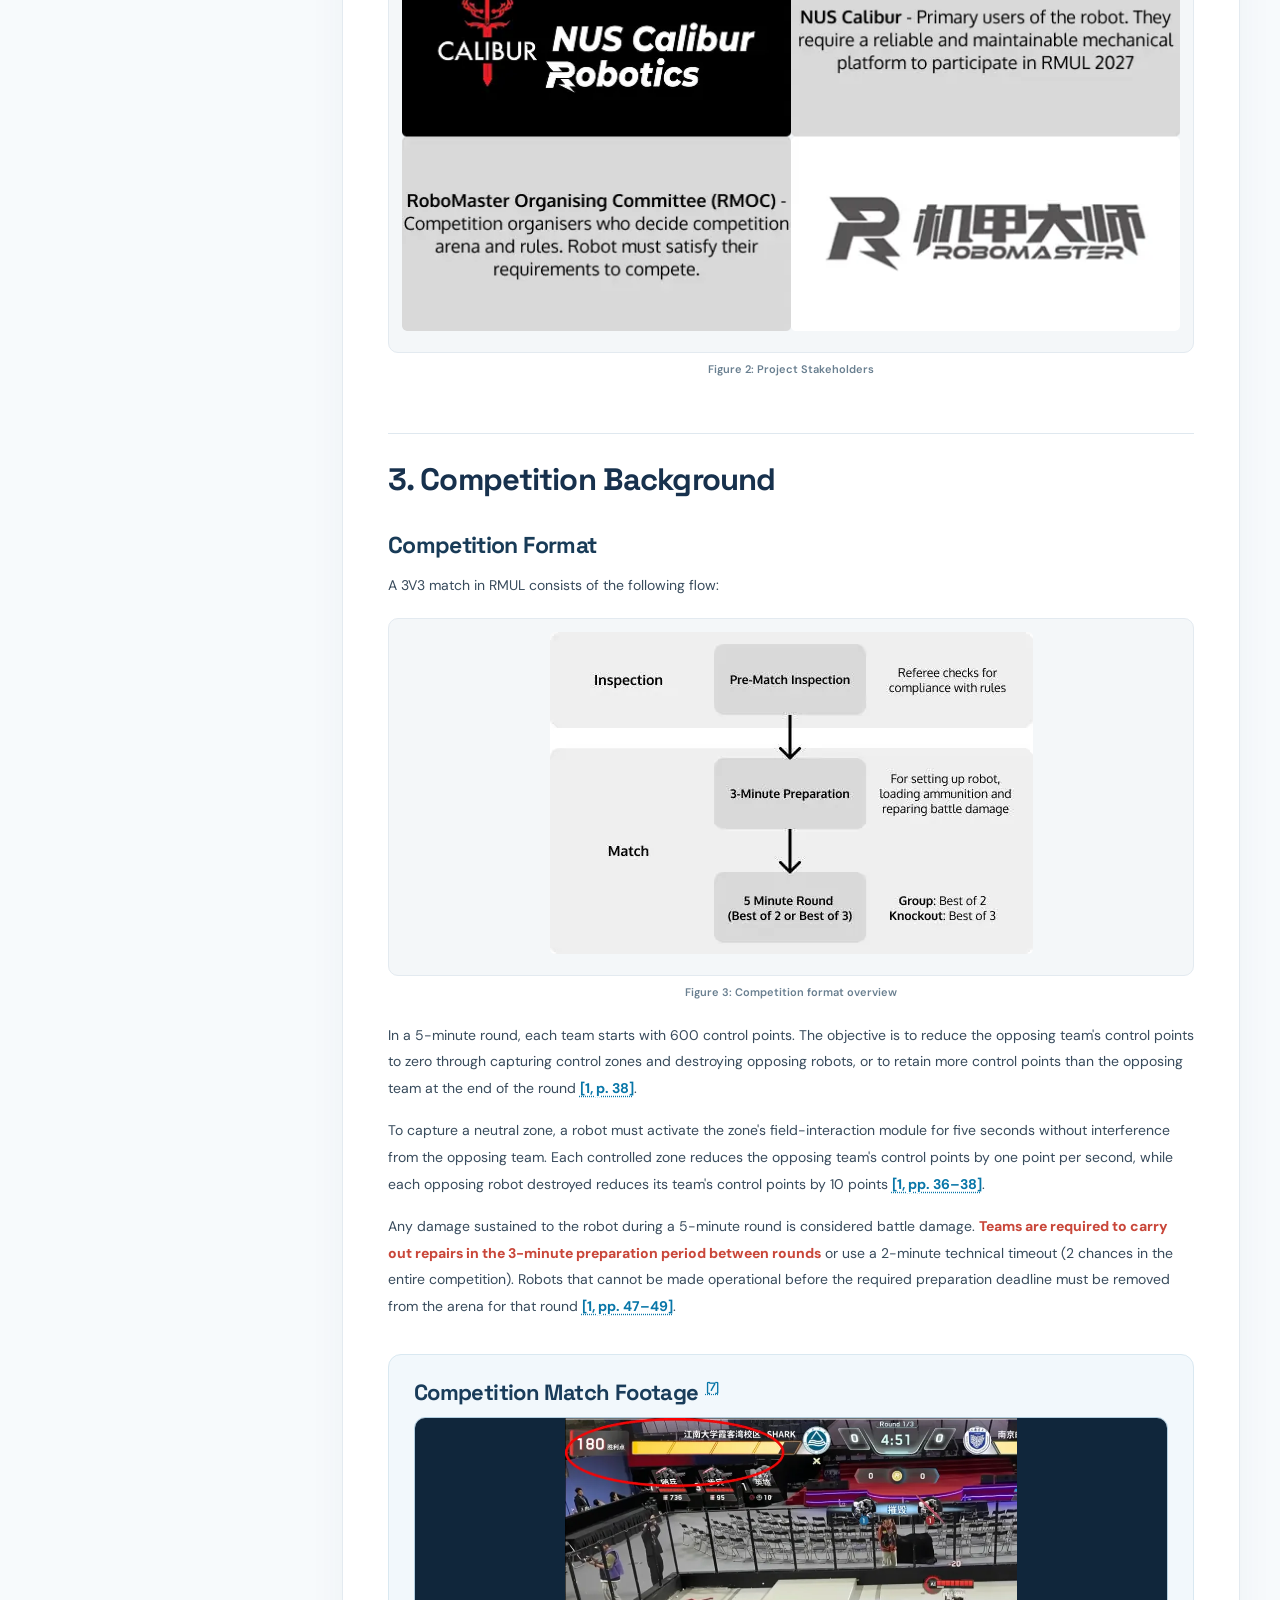
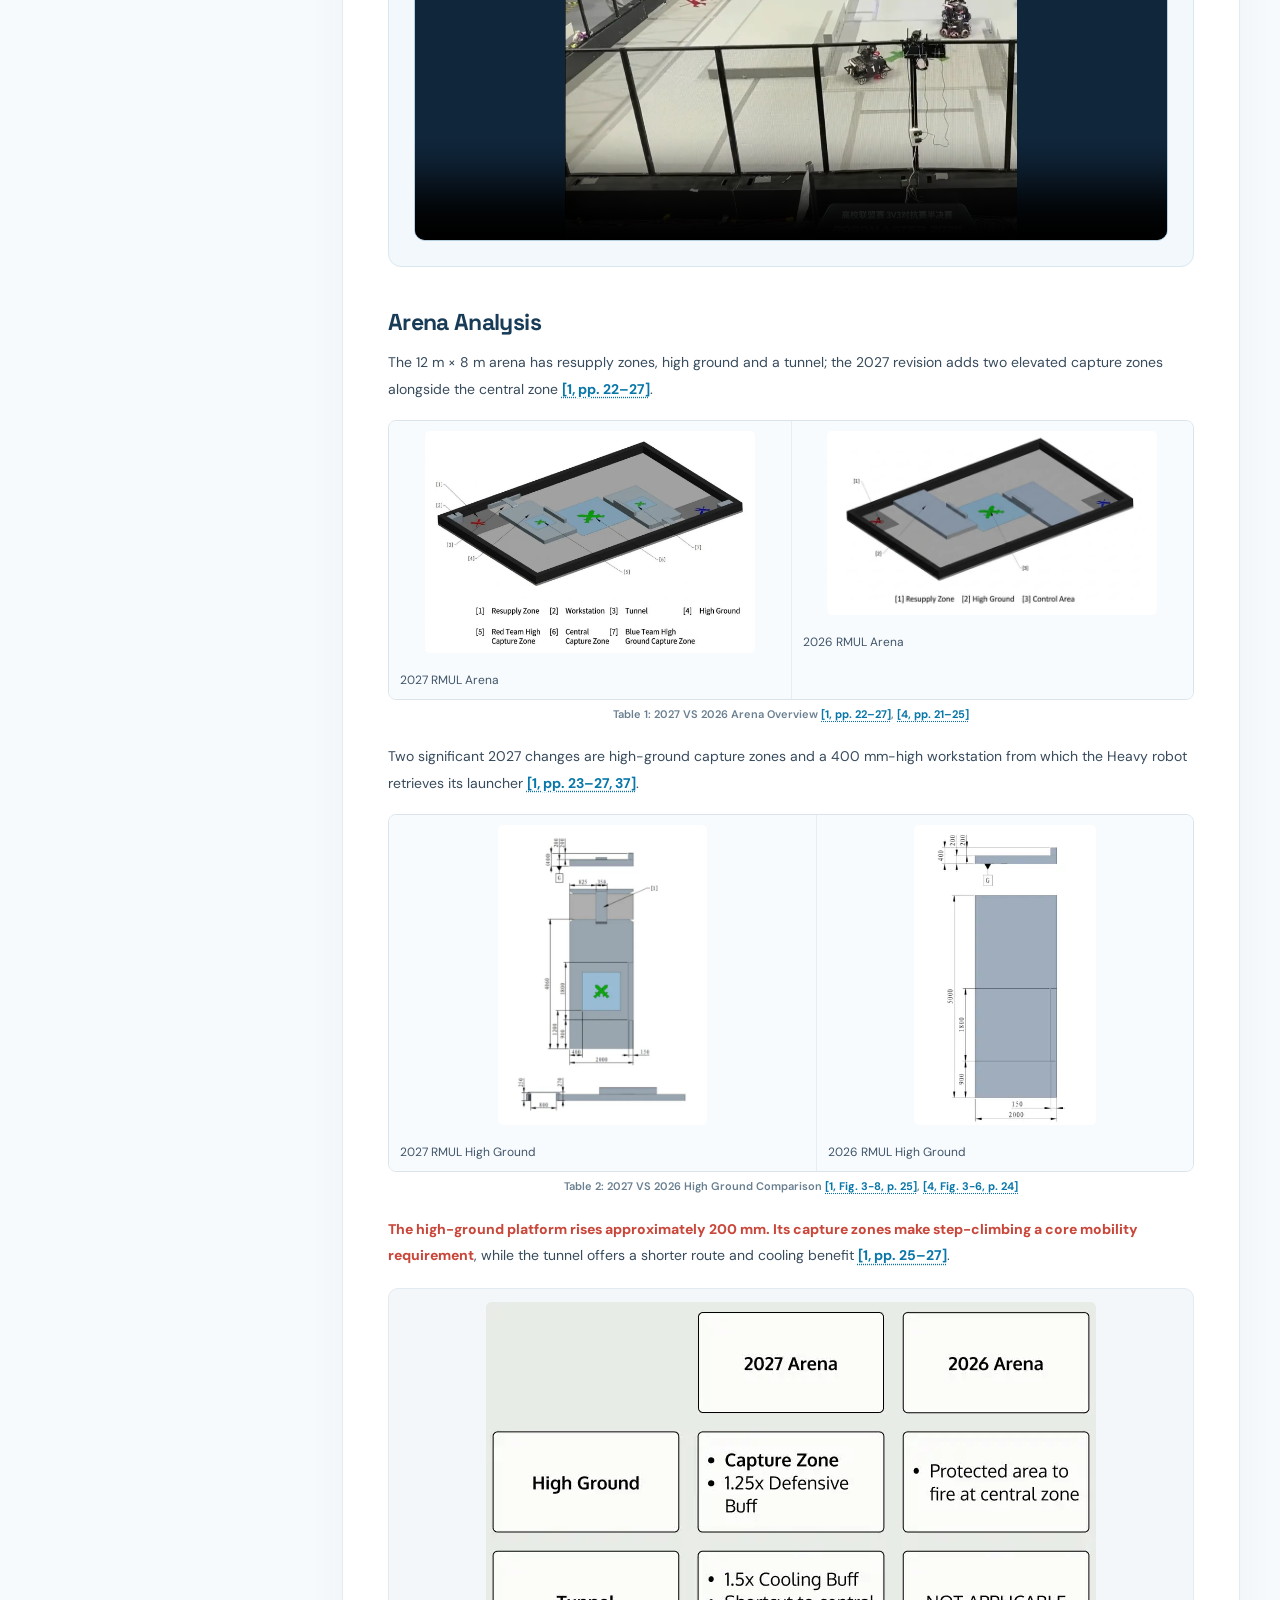
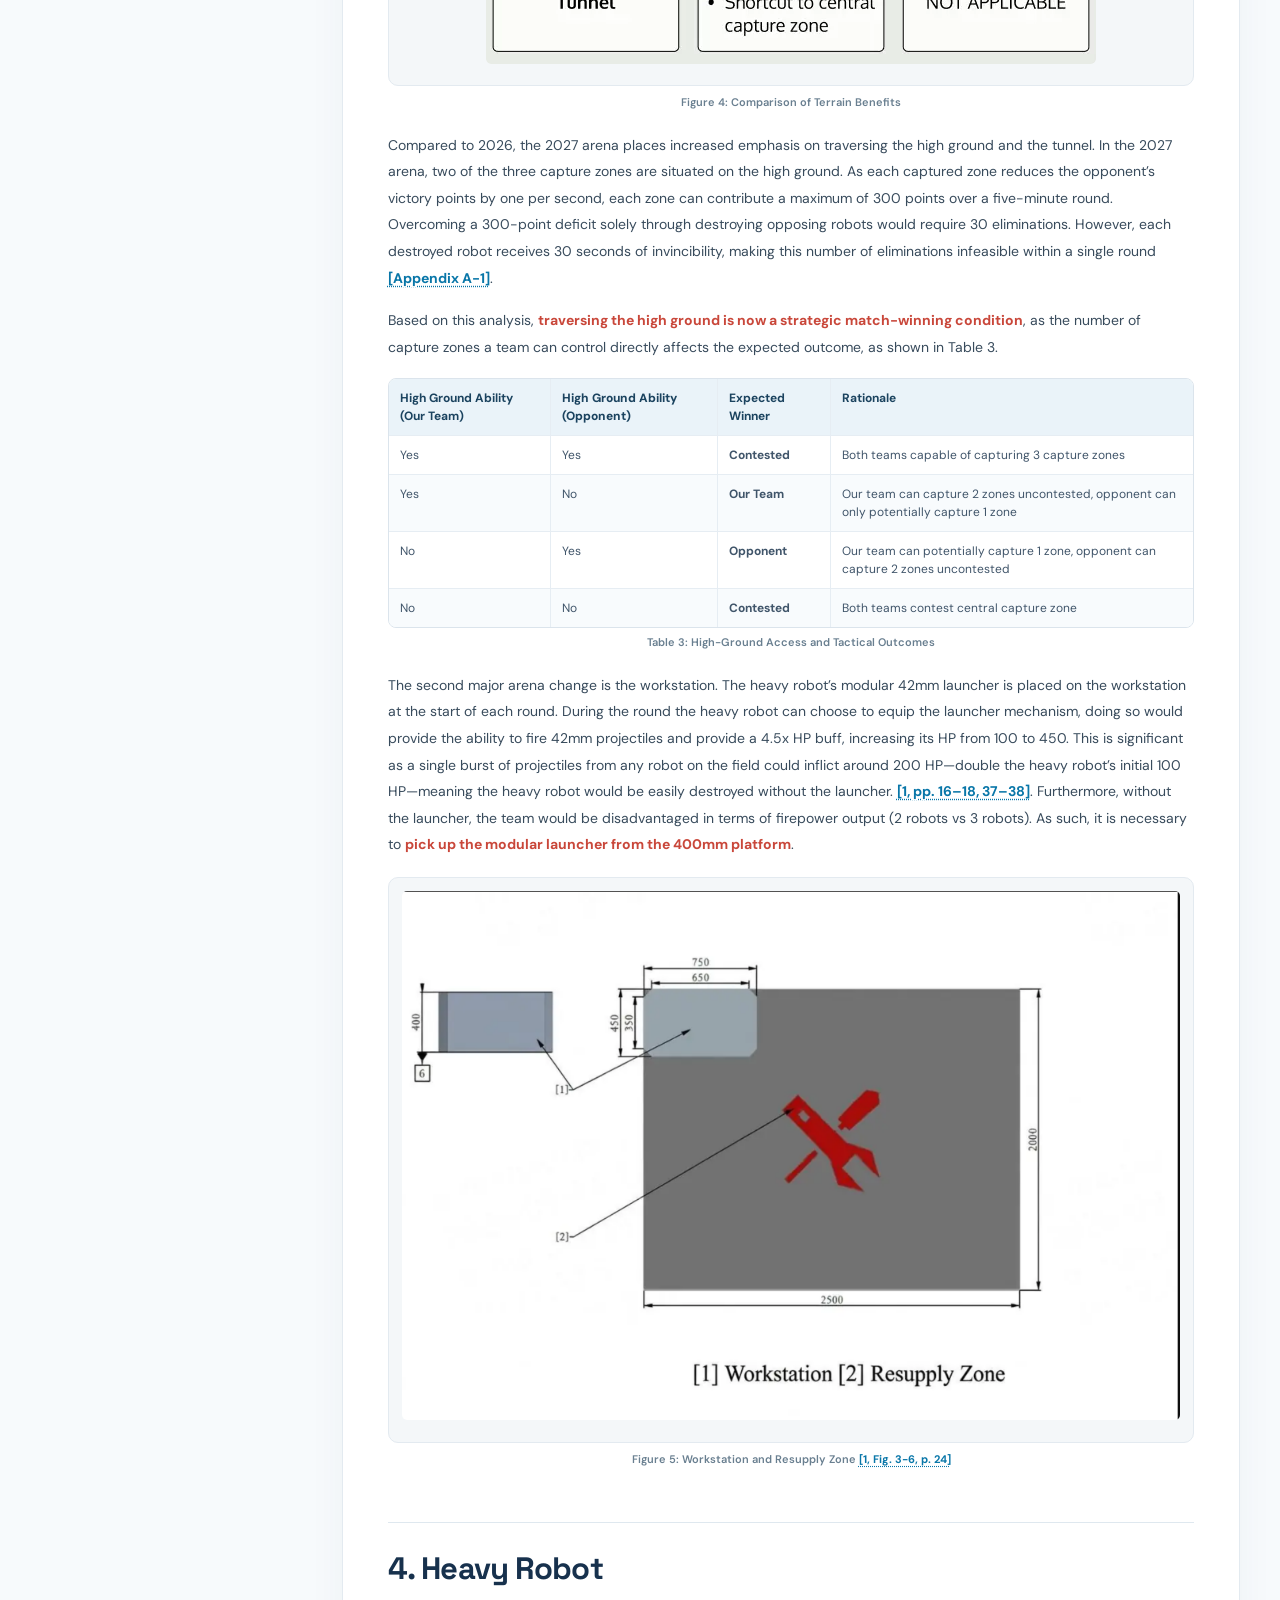
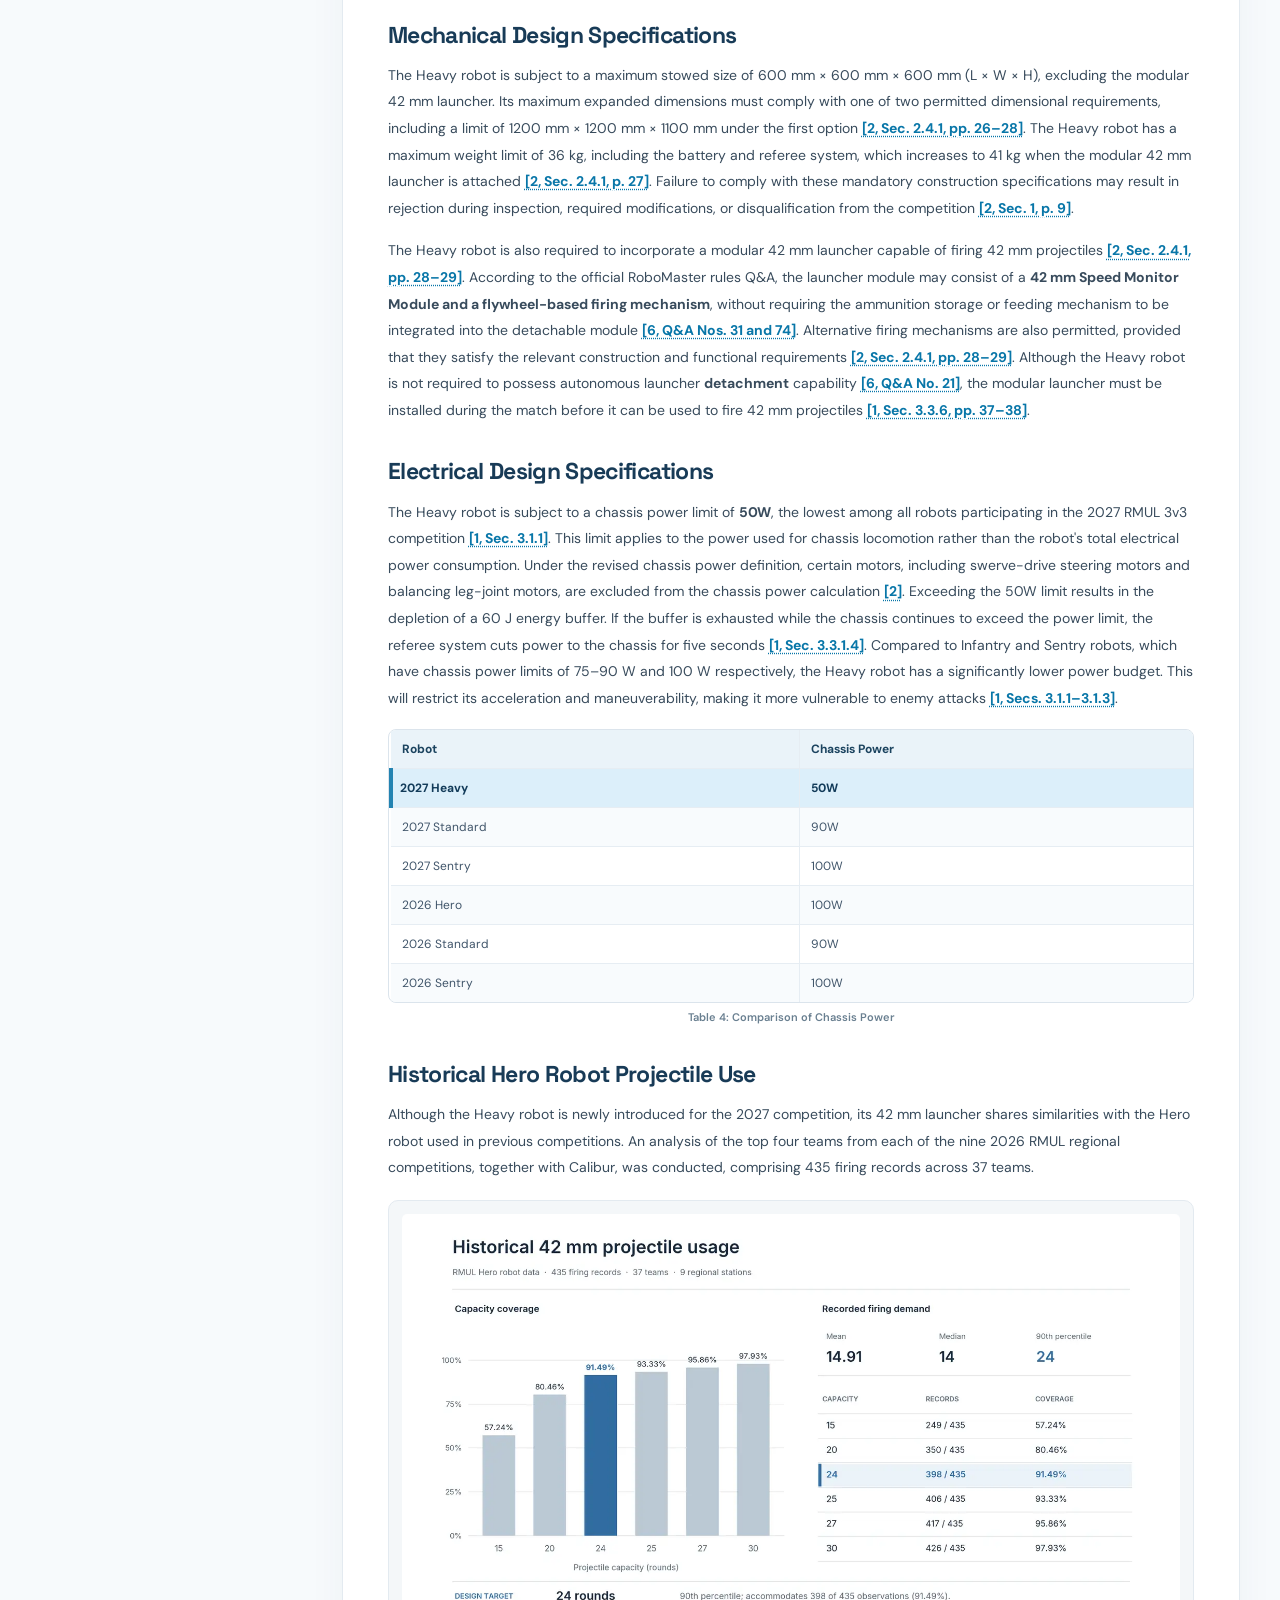
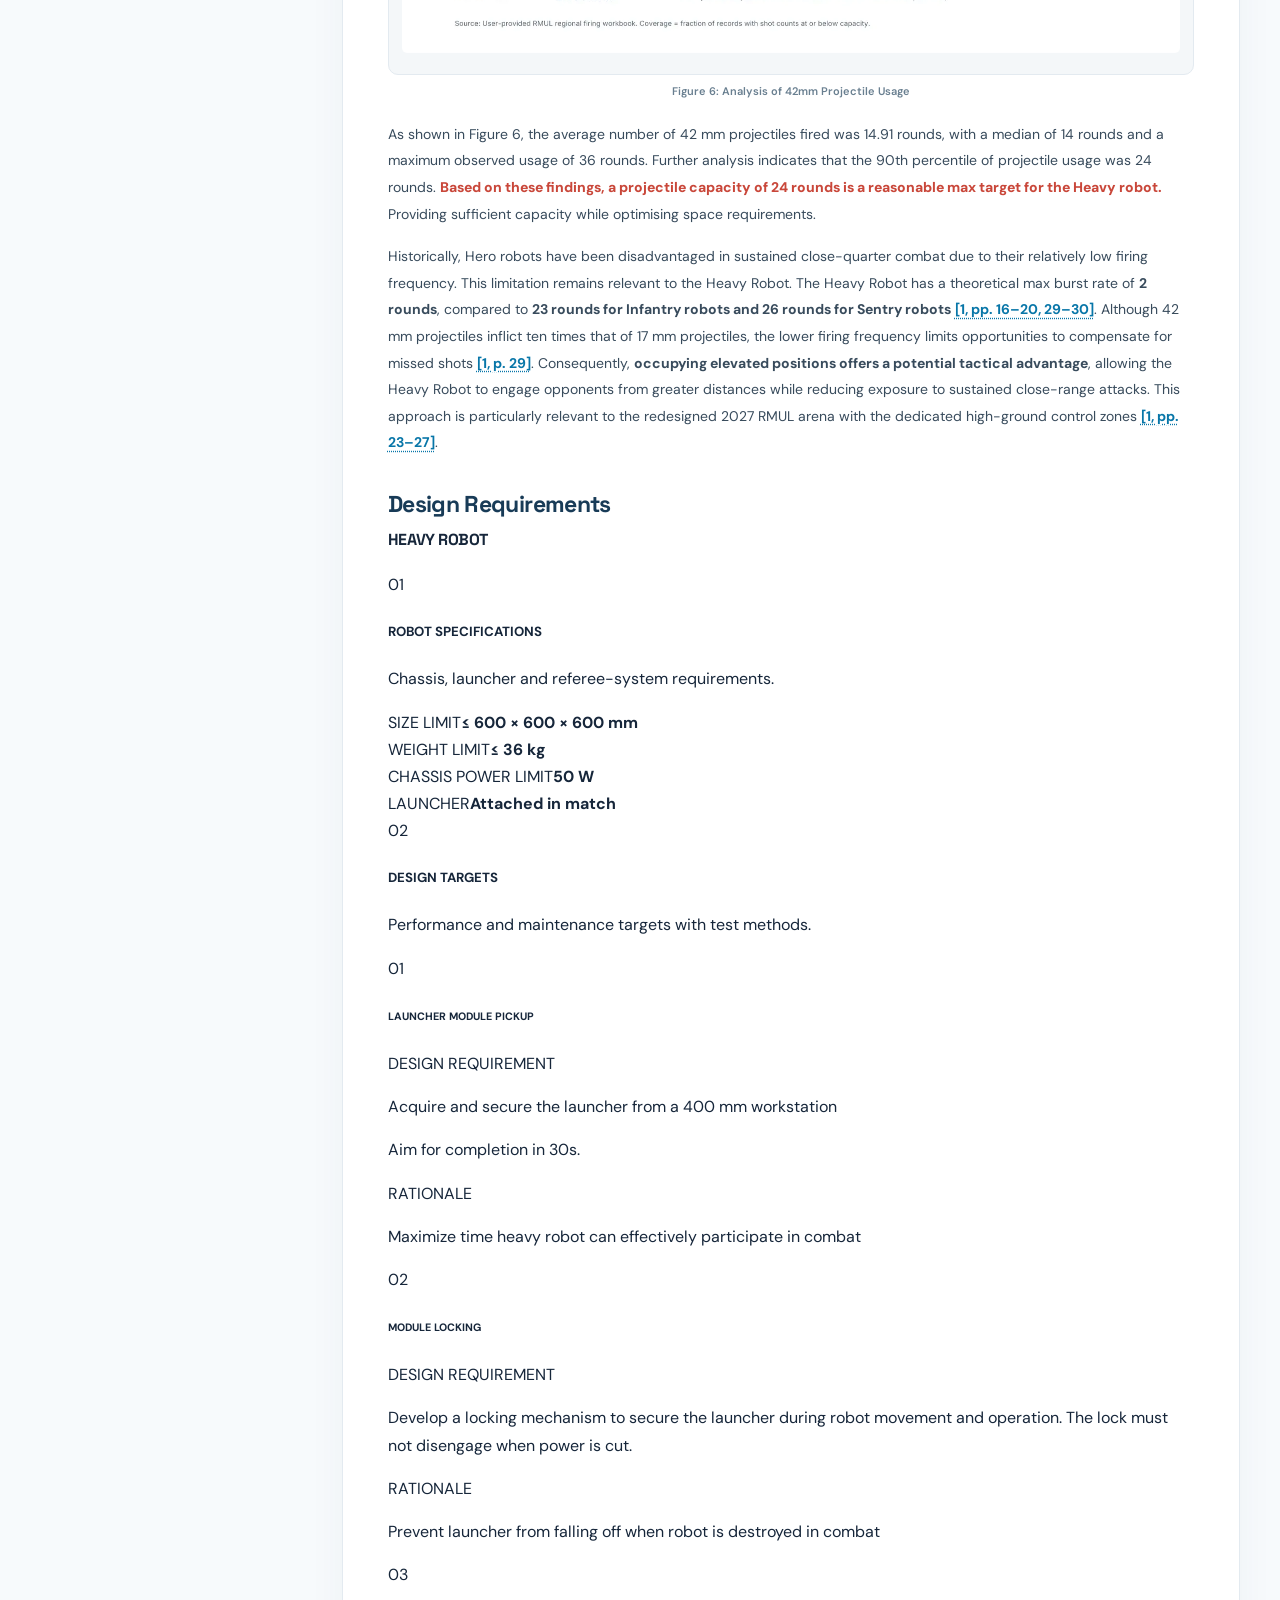
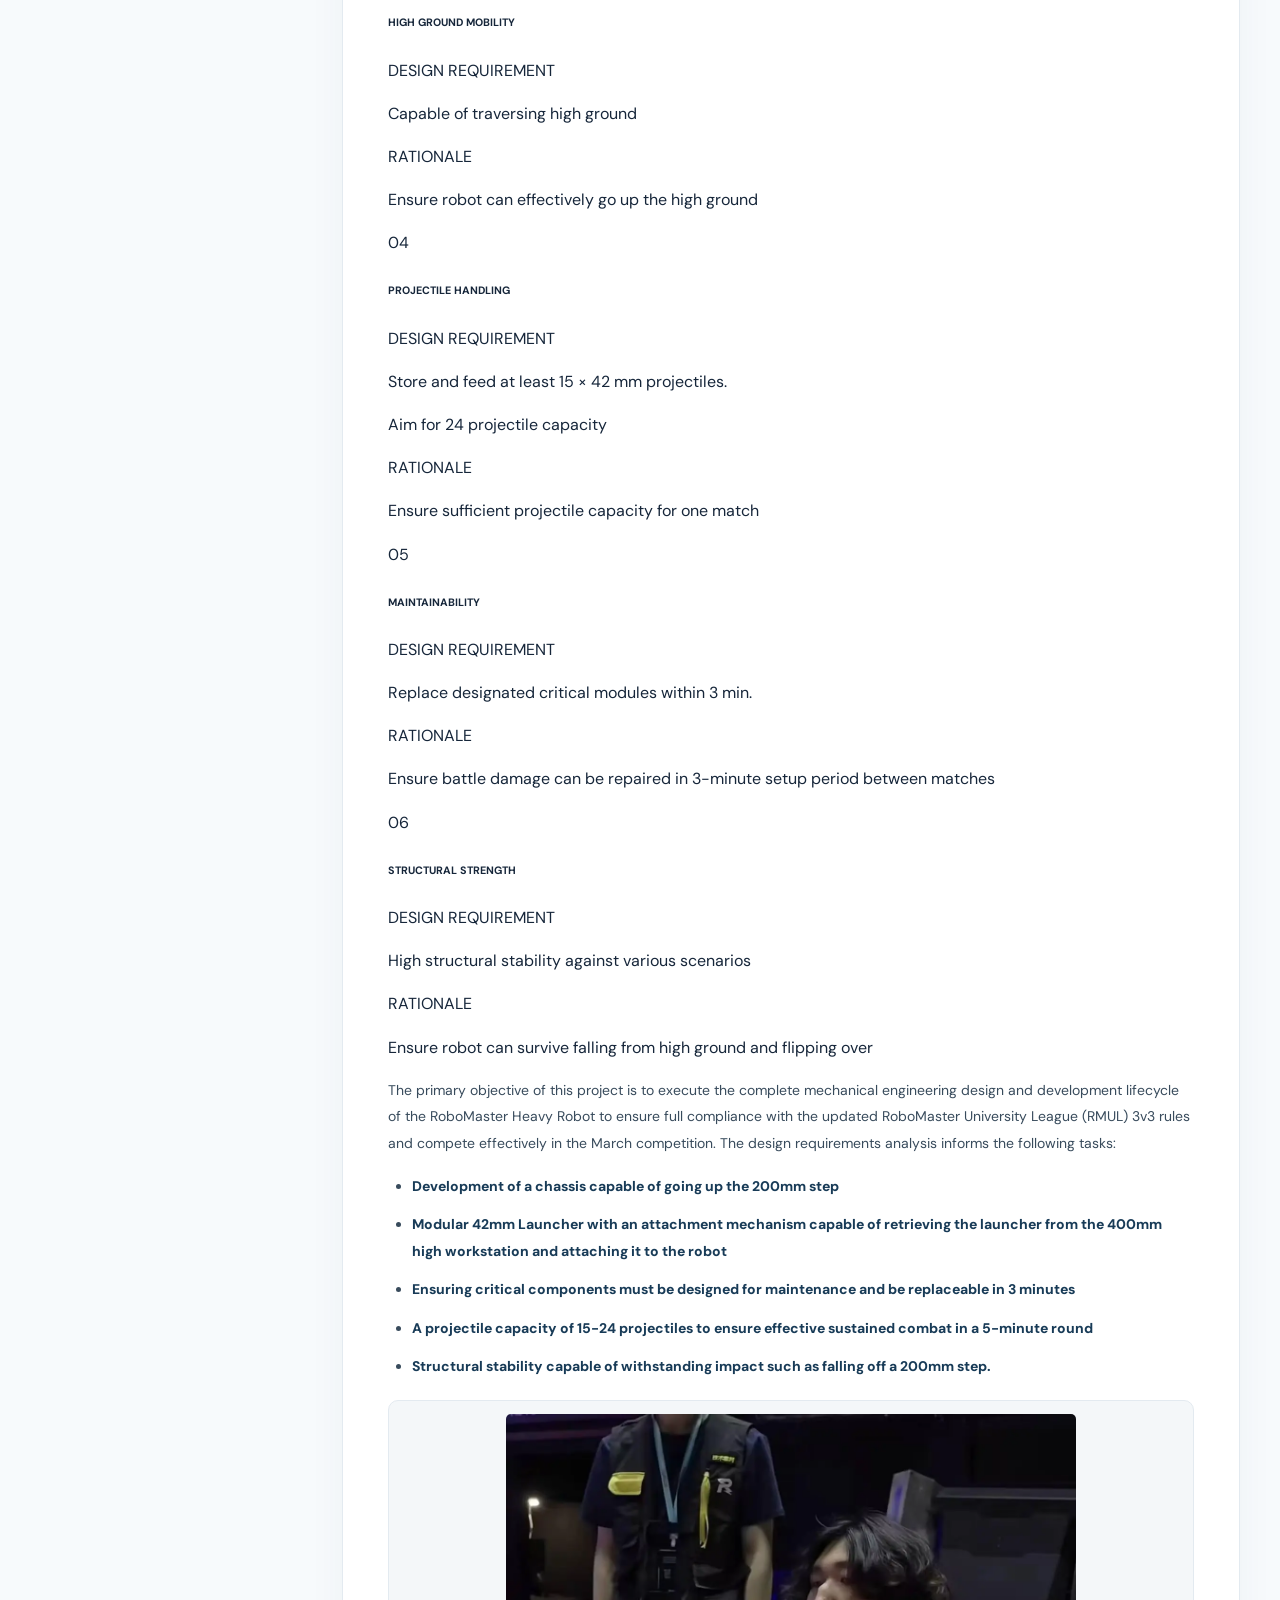
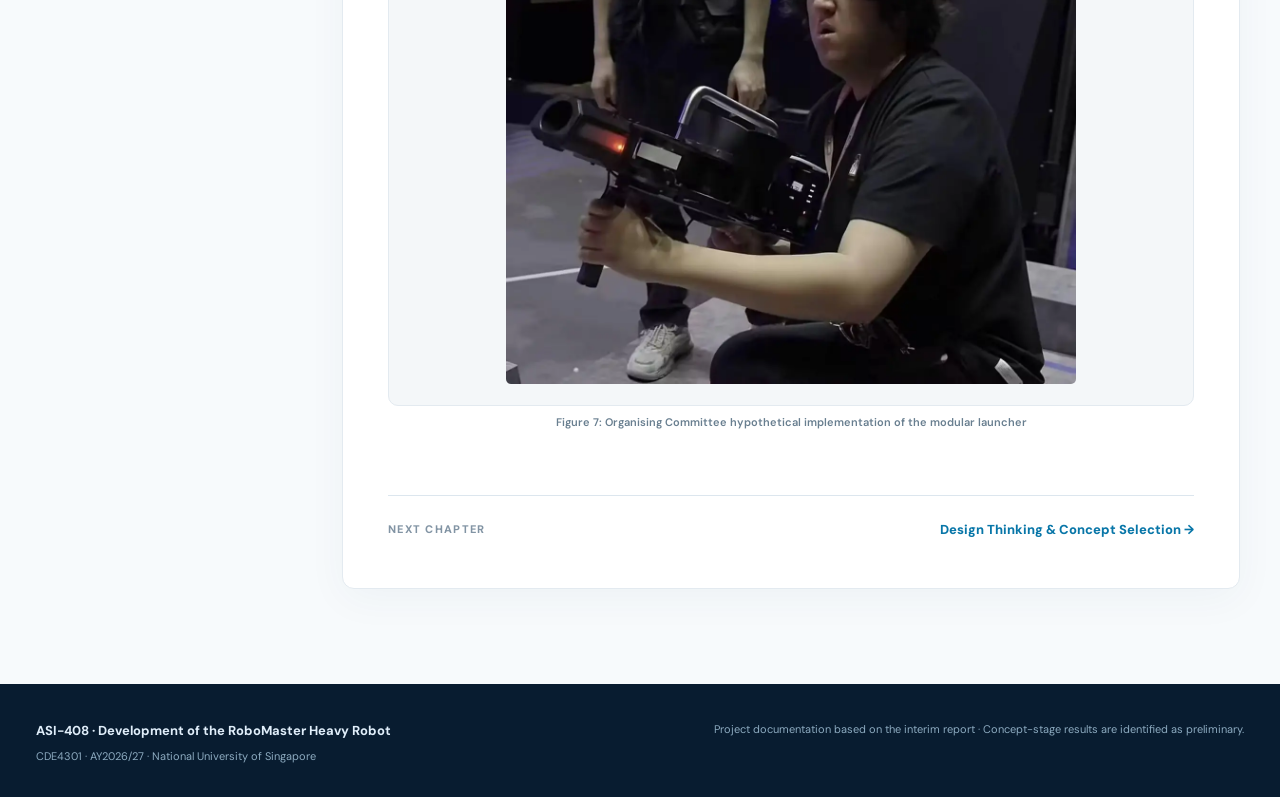
==== commit e7e7216a: "Replace Design Requirements graphic with responsive heavy-robot dashboard" ====
--- a/interim-report/index.html
+++ b/interim-report/index.html
@@ -22,7 +22,85 @@
 </video>
 <a class="short-clip-fallback" href="https://www.bilibili.com/video/BV1m5AgzeERu/" target="_blank" rel="noopener noreferrer" aria-label="Watch original RoboMaster match footage" hidden><span class="short-clip-icon" aria-hidden="true">▶</span></a>
 </div>
-</section><h3 class="subsection" id="arena-analysis">Arena Analysis</h3><p class="body-copy">The 12 m × 8 m arena has resupply zones, high ground and a tunnel; the 2027 revision adds two elevated capture zones alongside the central zone <a aria-label="Reference 1" class="cite-link" href="appendices.html#ref-1">[1, pp. 22–27]</a>.</p><div aria-label="Report comparison table" class="table-scroller" role="region" tabindex="0"><table class="doc-table"><tr><td scope="col"><a aria-label="Open full resolution figure" class="figure-link" href="../assets/report-figures/image40.webp" target="_blank"><img alt="Embedded report figure" decoding="async" loading="lazy" src="../assets/report-figures/image40.webp"/></a><br/>2027 RMUL Arena</td><td scope="col"><a aria-label="Open full resolution figure" class="figure-link" href="../assets/report-figures/image28.webp" target="_blank"><img alt="Embedded report figure" decoding="async" loading="lazy" src="../assets/report-figures/image28.webp"/></a><br/>2026 RMUL Arena</td></tr></table></div><p class="caption">Table 1: 2027 VS 2026 Arena Overview <a aria-label="Reference 1" class="cite-link" href="appendices.html#ref-1">[1, pp. 22–27]</a>, <a aria-label="Reference 4" class="cite-link" href="appendices.html#ref-4">[4, pp. 21–25]</a></p><p class="body-copy">Two significant 2027 changes are high-ground capture zones and a 400 mm-high workstation from which the Heavy robot retrieves its launcher <a aria-label="Reference 1" class="cite-link" href="appendices.html#ref-1">[1, pp. 23–27, 37]</a>.</p><div aria-label="Report comparison table" class="table-scroller" role="region" tabindex="0"><table class="doc-table"><tr><td scope="col"><a aria-label="Open full resolution 2027 RMUL High Ground diagram" class="figure-link" href="../assets/report-figures/2027-rmul-high-ground.png" target="_blank" rel="noopener noreferrer"><img alt="2027 RMUL high-ground arena diagram showing 2000 mm width, 4060 mm length, elevation dimensions, and the central control zone" decoding="async" loading="lazy" src="../assets/report-figures/2027-rmul-high-ground.png"/></a><br/>2027 RMUL High Ground</td><td scope="col"><a aria-label="Open full resolution figure" class="figure-link" href="../assets/report-figures/image27.webp" target="_blank"><img alt="Embedded report figure" decoding="async" loading="lazy" src="../assets/report-figures/image27.webp"/></a><br/>2026 RMUL High Ground</td></tr></table></div><p class="caption">Table 2: 2027 VS 2026 High Ground Comparison <a aria-label="Reference 1" class="cite-link" href="appendices.html#ref-1">[1, Fig. 3-8, p. 25]</a>, <a aria-label="Reference 4" class="cite-link" href="appendices.html#ref-4">[4, Fig. 3-6, p. 24]</a></p><p class="body-copy"><strong class="req-highlight">The high-ground platform rises approximately 200 mm. Its capture zones make step-climbing a core mobility requirement</strong>, while the tunnel offers a shorter route and cooling benefit <a aria-label="Reference 1" class="cite-link" href="appendices.html#ref-1">[1, pp. 25–27]</a>.</p><figure class="report-figure"><a aria-label="View original embedded figure" class="figure-link" href="../assets/report-figures/image12.webp" target="_blank"><img alt="Report illustration" loading="lazy" src="../assets/report-figures/image12.webp"/></a></figure><p class="caption">Figure 4: Comparison of Terrain Benefits</p><p class="body-copy">Compared to 2026, the 2027 arena places increased emphasis on traversing the high ground and the tunnel. In the 2027 arena, two of the three capture zones are situated on the high ground. As each captured zone reduces the opponent’s victory points by one per second, each zone can contribute a maximum of 300 points over a five-minute round. Overcoming a 300-point deficit solely through destroying opposing robots would require 30 eliminations. However, each destroyed robot receives 30 seconds of invincibility, making this number of eliminations infeasible within a single round <a class="cite-link" href="appendices.html#a-1-game-mechanics">[Appendix A-1]</a>.</p><p class="body-copy">Based on this analysis, <strong style="color:#c9473a;">traversing the high ground is now a strategic match-winning condition</strong>, as the number of capture zones a team can control directly affects the expected outcome, as shown in Table 3.</p><div aria-label="Report comparison table" class="table-scroller" role="region" tabindex="0"><table class="doc-table"><tr><th scope="col"><strong>High Ground Ability (Our Team)</strong></th><th scope="col">High Ground Ability (Opponent)</th><th scope="col"><strong>Expected Winner</strong></th><th scope="col"><strong>Rationale</strong></th></tr><tr><td scope="col">Yes</td><td scope="col">Yes</td><td scope="col"><strong>Contested</strong></td><td scope="col">Both teams capable of capturing 3 capture zones</td></tr><tr><td scope="col">Yes</td><td scope="col">No</td><td scope="col"><strong>Our Team</strong></td><td scope="col">Our team can capture 2 zones uncontested, opponent can only potentially capture 1 zone</td></tr><tr><td scope="col">No</td><td scope="col">Yes</td><td scope="col"><strong>Opponent</strong></td><td scope="col">Our team can potentially capture 1 zone, opponent can capture 2 zones uncontested</td></tr><tr><td scope="col">No</td><td scope="col">No</td><td scope="col"><strong>Contested</strong></td><td scope="col">Both teams contest central capture zone</td></tr></table></div><p class="caption">Table 3: High-Ground Access and Tactical Outcomes</p><p class="body-copy">The second major arena change is the workstation. The heavy robot’s modular 42mm launcher is placed on the workstation at the start of each round. During the round the heavy robot can choose to equip the launcher mechanism, doing so would provide the ability to fire 42mm projectiles and provide a 4.5x HP buff, increasing its HP from 100 to 450. This is significant as a single burst of projectiles from any robot on the field could inflict around 200 HP—double the heavy robot’s initial 100 HP—meaning the heavy robot would be easily destroyed without the launcher. <a aria-label="Reference 1" class="cite-link" href="appendices.html#ref-1">[1, pp. 16–18, 37–38]</a>. Furthermore, without the launcher, the team would be disadvantaged in terms of firepower output (2 robots vs 3 robots). As such, it is necessary to <strong style="color:#c9473a;">pick up the modular launcher from the 400mm platform</strong>.</p><figure class="report-figure"><a aria-label="View workstation and resupply zone schematic at full resolution" class="figure-link" href="../assets/report-figures/figure5-workstation-resupply.png" target="_blank" rel="noopener noreferrer"><img alt="Workstation and resupply zone diagram showing dimensions and labels [1] Workstation and [2] Resupply Zone" loading="lazy" decoding="async" src="../assets/report-figures/figure5-workstation-resupply.png"/></a></figure><p class="caption">Figure 5: Workstation and Resupply Zone <a aria-label="Reference 1" class="cite-link" href="appendices.html#ref-1">[1, Fig. 3-6, p. 24]</a></p><section class="chapter" id="4-heavy-robot"><h2>4. Heavy Robot</h2></section><h3 class="subsection" id="mechanical-design-specifications">Mechanical Design Specifications</h3><p class="body-copy">The Heavy robot is subject to a maximum stowed size of 600 mm × 600 mm × 600 mm (L × W × H), excluding the modular 42 mm launcher. Its maximum expanded dimensions must comply with one of two permitted dimensional requirements, including a limit of 1200 mm × 1200 mm × 1100 mm under the first option <a aria-label="Reference 2" class="cite-link" href="appendices.html#ref-2">[2, Sec. 2.4.1, pp. 26–28]</a>. The Heavy robot has a maximum weight limit of 36 kg, including the battery and referee system, which increases to 41 kg when the modular 42 mm launcher is attached <a aria-label="Reference 2" class="cite-link" href="appendices.html#ref-2">[2, Sec. 2.4.1, p. 27]</a>. Failure to comply with these mandatory construction specifications may result in rejection during inspection, required modifications, or disqualification from the competition <a aria-label="Reference 2" class="cite-link" href="appendices.html#ref-2">[2, Sec. 1, p. 9]</a>.</p><p class="body-copy">The Heavy robot is also required to incorporate a modular 42 mm launcher capable of firing 42 mm projectiles <a aria-label="Reference 2" class="cite-link" href="appendices.html#ref-2">[2, Sec. 2.4.1, pp. 28–29]</a>. According to the official RoboMaster rules Q&amp;A, the launcher module may consist of a <strong>42 mm Speed Monitor Module and a flywheel-based firing mechanism</strong>, without requiring the ammunition storage or feeding mechanism to be integrated into the detachable module <a aria-label="Reference 6" class="cite-link" href="appendices.html#ref-6">[6, Q&amp;A Nos. 31 and 74]</a>. Alternative firing mechanisms are also permitted, provided that they satisfy the relevant construction and functional requirements <a aria-label="Reference 2" class="cite-link" href="appendices.html#ref-2">[2, Sec. 2.4.1, pp. 28–29]</a>. Although the Heavy robot is not required to possess autonomous launcher <strong>detachment</strong> capability <a aria-label="Reference 6" class="cite-link" href="appendices.html#ref-6">[6, Q&amp;A No. 21]</a>, the modular launcher must be installed during the match before it can be used to fire 42 mm projectiles <a aria-label="Reference 1" class="cite-link" href="appendices.html#ref-1">[1, Sec. 3.3.6, pp. 37–38]</a>.</p><h3 class="subsection" id="electrical-design-specifications">Electrical Design Specifications</h3><p class="body-copy">The Heavy robot is subject to a chassis power limit of <strong>50W</strong>, the lowest among all robots participating in the 2027 RMUL 3v3 competition <a aria-label="Reference 1" class="cite-link" href="appendices.html#ref-1">[1, Sec. 3.1.1]</a>. This limit applies to the power used for chassis locomotion rather than the robot's total electrical power consumption. Under the revised chassis power definition, certain motors, including swerve-drive steering motors and balancing leg-joint motors, are excluded from the chassis power calculation <a aria-label="Reference 2" class="cite-link" href="appendices.html#ref-2">[2]</a>. Exceeding the 50W limit results in the depletion of a 60 J energy buffer. If the buffer is exhausted while the chassis continues to exceed the power limit, the referee system cuts power to the chassis for five seconds <a aria-label="Reference 1" class="cite-link" href="appendices.html#ref-1">[1, Sec. 3.3.1.4]</a>. Compared to Infantry and Sentry robots, which have chassis power limits of 75–90 W and 100 W respectively, the Heavy robot has a significantly lower power budget. This will restrict its acceleration and maneuverability, making it more vulnerable to enemy attacks <a aria-label="Reference 1" class="cite-link" href="appendices.html#ref-1">[1, Secs. 3.1.1–3.1.3]</a>.</p><div aria-label="Report comparison table" class="table-scroller" role="region" tabindex="0"><table class="doc-table"><tr><th scope="col"><strong>Robot</strong></th><th scope="col"><strong>Chassis Power</strong></th></tr><tr class="heavy-robot-power-highlight"><td scope="col"><strong>2027 Heavy</strong></td><td scope="col"><strong>50W</strong></td></tr><tr><td scope="col">2027 Standard</td><td scope="col">90W</td></tr><tr><td scope="col">2027 Sentry</td><td scope="col">100W</td></tr><tr><td scope="col">2026 Hero</td><td scope="col">100W</td></tr><tr><td scope="col">2026 Standard</td><td scope="col">90W</td></tr><tr><td scope="col">2026 Sentry</td><td scope="col">100W</td></tr></table></div><p class="caption">Table 4: Comparison of Chassis Power</p><h3 class="subsection" id="historical-hero-robot-projectile-use">Historical Hero Robot Projectile Use</h3><p class="body-copy">Although the Heavy robot is newly introduced for the 2027 competition, its 42 mm launcher shares similarities with the Hero robot used in previous competitions. An analysis of the top four teams from each of the nine 2026 RMUL regional competitions, together with Calibur, was conducted, comprising 435 firing records across 37 teams.</p><figure class="report-figure"><a aria-label="View original embedded figure" class="figure-link" href="../assets/report-figures/image31.webp" target="_blank"><img alt="Report illustration" loading="lazy" src="../assets/report-figures/image31.webp"/></a></figure><p class="caption">Figure 6: Analysis of 42mm Projectile Usage</p><p class="body-copy">As shown in Figure 6, the average number of 42 mm projectiles fired was 14.91 rounds, with a median of 14 rounds and a maximum observed usage of 36 rounds. Further analysis indicates that the 90th percentile of projectile usage was 24 rounds. <strong class="req-highlight">Based on these findings, a projectile capacity of 24 rounds is a reasonable max target for the Heavy robot.</strong> Providing sufficient capacity while optimising space requirements.</p><p class="body-copy">Historically, Hero robots have been disadvantaged in sustained close-quarter combat due to their relatively low firing frequency. This limitation remains relevant to the Heavy Robot. The Heavy Robot has a theoretical max burst rate of <strong>2 rounds</strong>, compared to <strong>23 rounds for Infantry robots and 26 rounds for Sentry robots</strong> <a aria-label="Reference 1" class="cite-link" href="appendices.html#ref-1">[1, pp. 16–20, 29–30]</a>. Although 42 mm projectiles inflict ten times that of 17 mm projectiles, the lower firing frequency limits opportunities to compensate for missed shots <a aria-label="Reference 1" class="cite-link" href="appendices.html#ref-1">[1, p. 29]</a>. Consequently, <strong>occupying elevated positions offers a potential tactical advantage</strong>, allowing the Heavy Robot to engage opponents from greater distances while reducing exposure to sustained close-range attacks. This approach is particularly relevant to the redesigned 2027 RMUL arena with the dedicated high-ground control zones <a aria-label="Reference 1" class="cite-link" href="appendices.html#ref-1">[1, pp. 23–27]</a>.</p><h3 class="subsection" id="design-requirements">Design Requirements</h3><figure class="report-figure"><a aria-label="View original embedded figure" class="figure-link" href="../assets/report-figures/image38.webp" target="_blank"><img alt="Report illustration" loading="lazy" src="../assets/report-figures/image38.webp"/></a></figure><p class="body-copy">The primary objective of this project is to execute the complete mechanical engineering design and development lifecycle of the RoboMaster Heavy Robot to ensure full compliance with the updated RoboMaster University League (RMUL) 3v3 rules and compete effectively in the March competition. The design requirements analysis informs the following tasks:</p><ul class="design-requirements-list"><li><strong>Development of a chassis capable of going up the 200mm step</strong></li><li><strong>Modular 42mm Launcher with an attachment mechanism capable of retrieving the launcher from the 400mm high workstation and attaching it to the robot</strong></li><li><strong>Ensuring critical components must be designed for maintenance and be replaceable in 3 minutes</strong></li><li><strong>A projectile capacity of 15-24 projectiles to ensure effective sustained combat in a 5-minute round</strong></li><li><strong>Structural stability capable of withstanding impact such as falling off a 200mm step.</strong></li></ul><figure class="report-figure"><a aria-label="View original embedded figure" class="figure-link" href="../assets/report-figures/image9.webp" target="_blank"><img alt="Report illustration" loading="lazy" src="../assets/report-figures/image9.webp"/></a></figure><p class="caption">Figure 7: Organising Committee hypothetical implementation of the modular launcher</p>
+</section><h3 class="subsection" id="arena-analysis">Arena Analysis</h3><p class="body-copy">The 12 m × 8 m arena has resupply zones, high ground and a tunnel; the 2027 revision adds two elevated capture zones alongside the central zone <a aria-label="Reference 1" class="cite-link" href="appendices.html#ref-1">[1, pp. 22–27]</a>.</p><div aria-label="Report comparison table" class="table-scroller" role="region" tabindex="0"><table class="doc-table"><tr><td scope="col"><a aria-label="Open full resolution figure" class="figure-link" href="../assets/report-figures/image40.webp" target="_blank"><img alt="Embedded report figure" decoding="async" loading="lazy" src="../assets/report-figures/image40.webp"/></a><br/>2027 RMUL Arena</td><td scope="col"><a aria-label="Open full resolution figure" class="figure-link" href="../assets/report-figures/image28.webp" target="_blank"><img alt="Embedded report figure" decoding="async" loading="lazy" src="../assets/report-figures/image28.webp"/></a><br/>2026 RMUL Arena</td></tr></table></div><p class="caption">Table 1: 2027 VS 2026 Arena Overview <a aria-label="Reference 1" class="cite-link" href="appendices.html#ref-1">[1, pp. 22–27]</a>, <a aria-label="Reference 4" class="cite-link" href="appendices.html#ref-4">[4, pp. 21–25]</a></p><p class="body-copy">Two significant 2027 changes are high-ground capture zones and a 400 mm-high workstation from which the Heavy robot retrieves its launcher <a aria-label="Reference 1" class="cite-link" href="appendices.html#ref-1">[1, pp. 23–27, 37]</a>.</p><div aria-label="Report comparison table" class="table-scroller" role="region" tabindex="0"><table class="doc-table"><tr><td scope="col"><a aria-label="Open full resolution 2027 RMUL High Ground diagram" class="figure-link" href="../assets/report-figures/2027-rmul-high-ground.png" target="_blank" rel="noopener noreferrer"><img alt="2027 RMUL high-ground arena diagram showing 2000 mm width, 4060 mm length, elevation dimensions, and the central control zone" decoding="async" loading="lazy" src="../assets/report-figures/2027-rmul-high-ground.png"/></a><br/>2027 RMUL High Ground</td><td scope="col"><a aria-label="Open full resolution figure" class="figure-link" href="../assets/report-figures/image27.webp" target="_blank"><img alt="Embedded report figure" decoding="async" loading="lazy" src="../assets/report-figures/image27.webp"/></a><br/>2026 RMUL High Ground</td></tr></table></div><p class="caption">Table 2: 2027 VS 2026 High Ground Comparison <a aria-label="Reference 1" class="cite-link" href="appendices.html#ref-1">[1, Fig. 3-8, p. 25]</a>, <a aria-label="Reference 4" class="cite-link" href="appendices.html#ref-4">[4, Fig. 3-6, p. 24]</a></p><p class="body-copy"><strong class="req-highlight">The high-ground platform rises approximately 200 mm. Its capture zones make step-climbing a core mobility requirement</strong>, while the tunnel offers a shorter route and cooling benefit <a aria-label="Reference 1" class="cite-link" href="appendices.html#ref-1">[1, pp. 25–27]</a>.</p><figure class="report-figure"><a aria-label="View original embedded figure" class="figure-link" href="../assets/report-figures/image12.webp" target="_blank"><img alt="Report illustration" loading="lazy" src="../assets/report-figures/image12.webp"/></a></figure><p class="caption">Figure 4: Comparison of Terrain Benefits</p><p class="body-copy">Compared to 2026, the 2027 arena places increased emphasis on traversing the high ground and the tunnel. In the 2027 arena, two of the three capture zones are situated on the high ground. As each captured zone reduces the opponent’s victory points by one per second, each zone can contribute a maximum of 300 points over a five-minute round. Overcoming a 300-point deficit solely through destroying opposing robots would require 30 eliminations. However, each destroyed robot receives 30 seconds of invincibility, making this number of eliminations infeasible within a single round <a class="cite-link" href="appendices.html#a-1-game-mechanics">[Appendix A-1]</a>.</p><p class="body-copy">Based on this analysis, <strong style="color:#c9473a;">traversing the high ground is now a strategic match-winning condition</strong>, as the number of capture zones a team can control directly affects the expected outcome, as shown in Table 3.</p><div aria-label="Report comparison table" class="table-scroller" role="region" tabindex="0"><table class="doc-table"><tr><th scope="col"><strong>High Ground Ability (Our Team)</strong></th><th scope="col">High Ground Ability (Opponent)</th><th scope="col"><strong>Expected Winner</strong></th><th scope="col"><strong>Rationale</strong></th></tr><tr><td scope="col">Yes</td><td scope="col">Yes</td><td scope="col"><strong>Contested</strong></td><td scope="col">Both teams capable of capturing 3 capture zones</td></tr><tr><td scope="col">Yes</td><td scope="col">No</td><td scope="col"><strong>Our Team</strong></td><td scope="col">Our team can capture 2 zones uncontested, opponent can only potentially capture 1 zone</td></tr><tr><td scope="col">No</td><td scope="col">Yes</td><td scope="col"><strong>Opponent</strong></td><td scope="col">Our team can potentially capture 1 zone, opponent can capture 2 zones uncontested</td></tr><tr><td scope="col">No</td><td scope="col">No</td><td scope="col"><strong>Contested</strong></td><td scope="col">Both teams contest central capture zone</td></tr></table></div><p class="caption">Table 3: High-Ground Access and Tactical Outcomes</p><p class="body-copy">The second major arena change is the workstation. The heavy robot’s modular 42mm launcher is placed on the workstation at the start of each round. During the round the heavy robot can choose to equip the launcher mechanism, doing so would provide the ability to fire 42mm projectiles and provide a 4.5x HP buff, increasing its HP from 100 to 450. This is significant as a single burst of projectiles from any robot on the field could inflict around 200 HP—double the heavy robot’s initial 100 HP—meaning the heavy robot would be easily destroyed without the launcher. <a aria-label="Reference 1" class="cite-link" href="appendices.html#ref-1">[1, pp. 16–18, 37–38]</a>. Furthermore, without the launcher, the team would be disadvantaged in terms of firepower output (2 robots vs 3 robots). As such, it is necessary to <strong style="color:#c9473a;">pick up the modular launcher from the 400mm platform</strong>.</p><figure class="report-figure"><a aria-label="View workstation and resupply zone schematic at full resolution" class="figure-link" href="../assets/report-figures/figure5-workstation-resupply.png" target="_blank" rel="noopener noreferrer"><img alt="Workstation and resupply zone diagram showing dimensions and labels [1] Workstation and [2] Resupply Zone" loading="lazy" decoding="async" src="../assets/report-figures/figure5-workstation-resupply.png"/></a></figure><p class="caption">Figure 5: Workstation and Resupply Zone <a aria-label="Reference 1" class="cite-link" href="appendices.html#ref-1">[1, Fig. 3-6, p. 24]</a></p><section class="chapter" id="4-heavy-robot"><h2>4. Heavy Robot</h2></section><h3 class="subsection" id="mechanical-design-specifications">Mechanical Design Specifications</h3><p class="body-copy">The Heavy robot is subject to a maximum stowed size of 600 mm × 600 mm × 600 mm (L × W × H), excluding the modular 42 mm launcher. Its maximum expanded dimensions must comply with one of two permitted dimensional requirements, including a limit of 1200 mm × 1200 mm × 1100 mm under the first option <a aria-label="Reference 2" class="cite-link" href="appendices.html#ref-2">[2, Sec. 2.4.1, pp. 26–28]</a>. The Heavy robot has a maximum weight limit of 36 kg, including the battery and referee system, which increases to 41 kg when the modular 42 mm launcher is attached <a aria-label="Reference 2" class="cite-link" href="appendices.html#ref-2">[2, Sec. 2.4.1, p. 27]</a>. Failure to comply with these mandatory construction specifications may result in rejection during inspection, required modifications, or disqualification from the competition <a aria-label="Reference 2" class="cite-link" href="appendices.html#ref-2">[2, Sec. 1, p. 9]</a>.</p><p class="body-copy">The Heavy robot is also required to incorporate a modular 42 mm launcher capable of firing 42 mm projectiles <a aria-label="Reference 2" class="cite-link" href="appendices.html#ref-2">[2, Sec. 2.4.1, pp. 28–29]</a>. According to the official RoboMaster rules Q&amp;A, the launcher module may consist of a <strong>42 mm Speed Monitor Module and a flywheel-based firing mechanism</strong>, without requiring the ammunition storage or feeding mechanism to be integrated into the detachable module <a aria-label="Reference 6" class="cite-link" href="appendices.html#ref-6">[6, Q&amp;A Nos. 31 and 74]</a>. Alternative firing mechanisms are also permitted, provided that they satisfy the relevant construction and functional requirements <a aria-label="Reference 2" class="cite-link" href="appendices.html#ref-2">[2, Sec. 2.4.1, pp. 28–29]</a>. Although the Heavy robot is not required to possess autonomous launcher <strong>detachment</strong> capability <a aria-label="Reference 6" class="cite-link" href="appendices.html#ref-6">[6, Q&amp;A No. 21]</a>, the modular launcher must be installed during the match before it can be used to fire 42 mm projectiles <a aria-label="Reference 1" class="cite-link" href="appendices.html#ref-1">[1, Sec. 3.3.6, pp. 37–38]</a>.</p><h3 class="subsection" id="electrical-design-specifications">Electrical Design Specifications</h3><p class="body-copy">The Heavy robot is subject to a chassis power limit of <strong>50W</strong>, the lowest among all robots participating in the 2027 RMUL 3v3 competition <a aria-label="Reference 1" class="cite-link" href="appendices.html#ref-1">[1, Sec. 3.1.1]</a>. This limit applies to the power used for chassis locomotion rather than the robot's total electrical power consumption. Under the revised chassis power definition, certain motors, including swerve-drive steering motors and balancing leg-joint motors, are excluded from the chassis power calculation <a aria-label="Reference 2" class="cite-link" href="appendices.html#ref-2">[2]</a>. Exceeding the 50W limit results in the depletion of a 60 J energy buffer. If the buffer is exhausted while the chassis continues to exceed the power limit, the referee system cuts power to the chassis for five seconds <a aria-label="Reference 1" class="cite-link" href="appendices.html#ref-1">[1, Sec. 3.3.1.4]</a>. Compared to Infantry and Sentry robots, which have chassis power limits of 75–90 W and 100 W respectively, the Heavy robot has a significantly lower power budget. This will restrict its acceleration and maneuverability, making it more vulnerable to enemy attacks <a aria-label="Reference 1" class="cite-link" href="appendices.html#ref-1">[1, Secs. 3.1.1–3.1.3]</a>.</p><div aria-label="Report comparison table" class="table-scroller" role="region" tabindex="0"><table class="doc-table"><tr><th scope="col"><strong>Robot</strong></th><th scope="col"><strong>Chassis Power</strong></th></tr><tr class="heavy-robot-power-highlight"><td scope="col"><strong>2027 Heavy</strong></td><td scope="col"><strong>50W</strong></td></tr><tr><td scope="col">2027 Standard</td><td scope="col">90W</td></tr><tr><td scope="col">2027 Sentry</td><td scope="col">100W</td></tr><tr><td scope="col">2026 Hero</td><td scope="col">100W</td></tr><tr><td scope="col">2026 Standard</td><td scope="col">90W</td></tr><tr><td scope="col">2026 Sentry</td><td scope="col">100W</td></tr></table></div><p class="caption">Table 4: Comparison of Chassis Power</p><h3 class="subsection" id="historical-hero-robot-projectile-use">Historical Hero Robot Projectile Use</h3><p class="body-copy">Although the Heavy robot is newly introduced for the 2027 competition, its 42 mm launcher shares similarities with the Hero robot used in previous competitions. An analysis of the top four teams from each of the nine 2026 RMUL regional competitions, together with Calibur, was conducted, comprising 435 firing records across 37 teams.</p><figure class="report-figure"><a aria-label="View original embedded figure" class="figure-link" href="../assets/report-figures/image31.webp" target="_blank"><img alt="Report illustration" loading="lazy" src="../assets/report-figures/image31.webp"/></a></figure><p class="caption">Figure 6: Analysis of 42mm Projectile Usage</p><p class="body-copy">As shown in Figure 6, the average number of 42 mm projectiles fired was 14.91 rounds, with a median of 14 rounds and a maximum observed usage of 36 rounds. Further analysis indicates that the 90th percentile of projectile usage was 24 rounds. <strong class="req-highlight">Based on these findings, a projectile capacity of 24 rounds is a reasonable max target for the Heavy robot.</strong> Providing sufficient capacity while optimising space requirements.</p><p class="body-copy">Historically, Hero robots have been disadvantaged in sustained close-quarter combat due to their relatively low firing frequency. This limitation remains relevant to the Heavy Robot. The Heavy Robot has a theoretical max burst rate of <strong>2 rounds</strong>, compared to <strong>23 rounds for Infantry robots and 26 rounds for Sentry robots</strong> <a aria-label="Reference 1" class="cite-link" href="appendices.html#ref-1">[1, pp. 16–20, 29–30]</a>. Although 42 mm projectiles inflict ten times that of 17 mm projectiles, the lower firing frequency limits opportunities to compensate for missed shots <a aria-label="Reference 1" class="cite-link" href="appendices.html#ref-1">[1, p. 29]</a>. Consequently, <strong>occupying elevated positions offers a potential tactical advantage</strong>, allowing the Heavy Robot to engage opponents from greater distances while reducing exposure to sustained close-range attacks. This approach is particularly relevant to the redesigned 2027 RMUL arena with the dedicated high-ground control zones <a aria-label="Reference 1" class="cite-link" href="appendices.html#ref-1">[1, pp. 23–27]</a>.</p><h3 class="subsection" id="design-requirements">Design Requirements</h3><section class="requirements-overview" aria-label="Heavy robot specifications and six design targets">
+  <header class="requirements-dashboard-header"><h4>HEAVY ROBOT</h4><span class="requirements-radar" aria-hidden="true"></span></header>
+  <div class="requirements-dashboard-content">
+    <div class="requirements-dashboard-section-heading"><span>01</span><h5>ROBOT SPECIFICATIONS</h5></div>
+    <p class="requirements-dashboard-subtitle">Chassis, launcher and referee-system requirements.</p>
+    <div class="requirements-spec-grid"><div class="requirements-spec-card"><span>SIZE LIMIT</span><strong>≤ 600 × 600 × 600 mm</strong></div><div class="requirements-spec-card"><span>WEIGHT LIMIT</span><strong>≤ 36 kg</strong></div><div class="requirements-spec-card"><span>CHASSIS POWER LIMIT</span><strong>50 W</strong></div><div class="requirements-spec-card"><span>LAUNCHER</span><strong>Attached in match</strong></div></div>
+    <div class="requirements-dashboard-section-heading requirements-targets-heading"><span>02</span><h5>DESIGN TARGETS</h5></div>
+    <p class="requirements-dashboard-subtitle">Performance and maintenance targets with test methods.</p>
+    <div class="requirements-target-grid">
+      <article class="requirements-target-card">
+        <header><span class="requirements-card-number">01</span><h6>LAUNCHER MODULE PICKUP</h6></header>
+        <div class="requirements-target-body">
+          <p class="requirements-field-label">DESIGN REQUIREMENT</p>
+          <p>Acquire and secure the launcher from a 400 mm workstation</p>
+          <p class="requirements-stretch-goal">Aim for completion in 30s.</p>
+        </div>
+        <div class="requirements-rationale">
+          <p class="requirements-field-label">RATIONALE</p>
+          <p>Maximize time heavy robot can effectively participate in combat</p>
+        </div>
+      </article><article class="requirements-target-card">
+        <header><span class="requirements-card-number">02</span><h6>MODULE LOCKING</h6></header>
+        <div class="requirements-target-body">
+          <p class="requirements-field-label">DESIGN REQUIREMENT</p>
+          <p>Develop a locking mechanism to secure the launcher during robot movement and operation. The lock must not disengage when power is cut.</p>
+          
+        </div>
+        <div class="requirements-rationale">
+          <p class="requirements-field-label">RATIONALE</p>
+          <p>Prevent launcher from falling off when robot is destroyed in combat</p>
+        </div>
+      </article><article class="requirements-target-card">
+        <header><span class="requirements-card-number">03</span><h6>HIGH GROUND MOBILITY</h6></header>
+        <div class="requirements-target-body">
+          <p class="requirements-field-label">DESIGN REQUIREMENT</p>
+          <p>Capable of traversing high ground</p>
+          
+        </div>
+        <div class="requirements-rationale">
+          <p class="requirements-field-label">RATIONALE</p>
+          <p>Ensure robot can effectively go up the high ground</p>
+        </div>
+      </article><article class="requirements-target-card">
+        <header><span class="requirements-card-number">04</span><h6>PROJECTILE HANDLING</h6></header>
+        <div class="requirements-target-body">
+          <p class="requirements-field-label">DESIGN REQUIREMENT</p>
+          <p>Store and feed at least 15 × 42 mm projectiles.</p>
+          <p class="requirements-stretch-goal">Aim for 24 projectile capacity</p>
+        </div>
+        <div class="requirements-rationale">
+          <p class="requirements-field-label">RATIONALE</p>
+          <p>Ensure sufficient projectile capacity for one match</p>
+        </div>
+      </article><article class="requirements-target-card">
+        <header><span class="requirements-card-number">05</span><h6>MAINTAINABILITY</h6></header>
+        <div class="requirements-target-body">
+          <p class="requirements-field-label">DESIGN REQUIREMENT</p>
+          <p>Replace designated critical modules within 3 min.</p>
+          
+        </div>
+        <div class="requirements-rationale">
+          <p class="requirements-field-label">RATIONALE</p>
+          <p>Ensure battle damage can be repaired in 3-minute setup period between matches</p>
+        </div>
+      </article><article class="requirements-target-card">
+        <header><span class="requirements-card-number">06</span><h6>STRUCTURAL STRENGTH</h6></header>
+        <div class="requirements-target-body">
+          <p class="requirements-field-label">DESIGN REQUIREMENT</p>
+          <p>High structural stability against various scenarios</p>
+          
+        </div>
+        <div class="requirements-rationale">
+          <p class="requirements-field-label">RATIONALE</p>
+          <p>Ensure robot can survive falling from high ground and flipping over</p>
+        </div>
+      </article>
+    </div>
+  </div>
+</section><p class="body-copy">The primary objective of this project is to execute the complete mechanical engineering design and development lifecycle of the RoboMaster Heavy Robot to ensure full compliance with the updated RoboMaster University League (RMUL) 3v3 rules and compete effectively in the March competition. The design requirements analysis informs the following tasks:</p><ul class="design-requirements-list"><li><strong>Development of a chassis capable of going up the 200mm step</strong></li><li><strong>Modular 42mm Launcher with an attachment mechanism capable of retrieving the launcher from the 400mm high workstation and attaching it to the robot</strong></li><li><strong>Ensuring critical components must be designed for maintenance and be replaceable in 3 minutes</strong></li><li><strong>A projectile capacity of 15-24 projectiles to ensure effective sustained combat in a 5-minute round</strong></li><li><strong>Structural stability capable of withstanding impact such as falling off a 200mm step.</strong></li></ul><figure class="report-figure"><a aria-label="View original embedded figure" class="figure-link" href="../assets/report-figures/image9.webp" target="_blank"><img alt="Report illustration" loading="lazy" src="../assets/report-figures/image9.webp"/></a></figure><p class="caption">Figure 7: Organising Committee hypothetical implementation of the modular launcher</p>
 <nav aria-label="Next report chapter" class="report-next"><span>NEXT CHAPTER</span><a href="design.html">Design Thinking &amp; Concept Selection →</a></nav>
 </article></div></main><footer class="site-footer"><div class="footer-inner"><div><strong>ASI-408 · Development of the RoboMaster Heavy Robot</strong><p>CDE4301 · AY2026/27 · National University of Singapore</p></div><div><p>Project documentation based on the interim report · Concept-stage results are identified as preliminary.</p></div></div></footer><button aria-label="Back to top" class="scroll-top" title="Back to top">↑</button>
 <script defer="" src="../site.js"></script></body></html>
